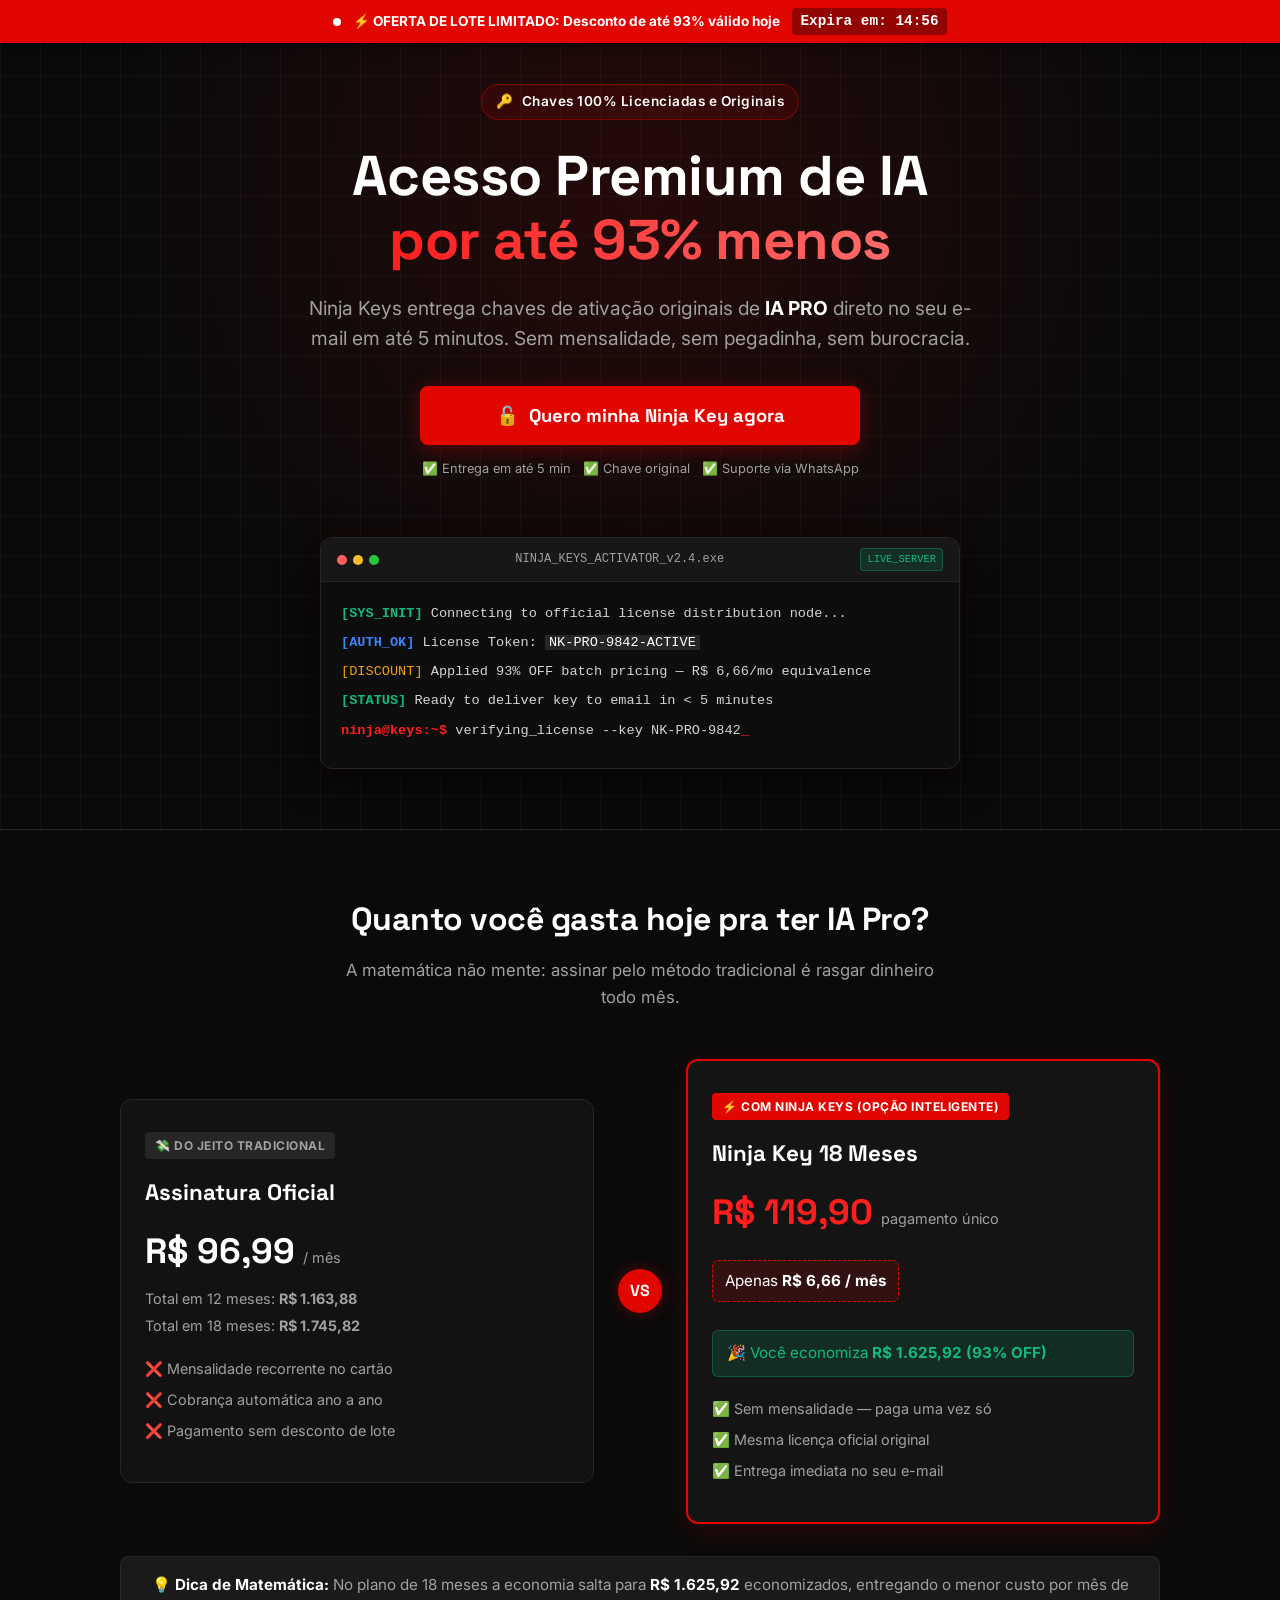
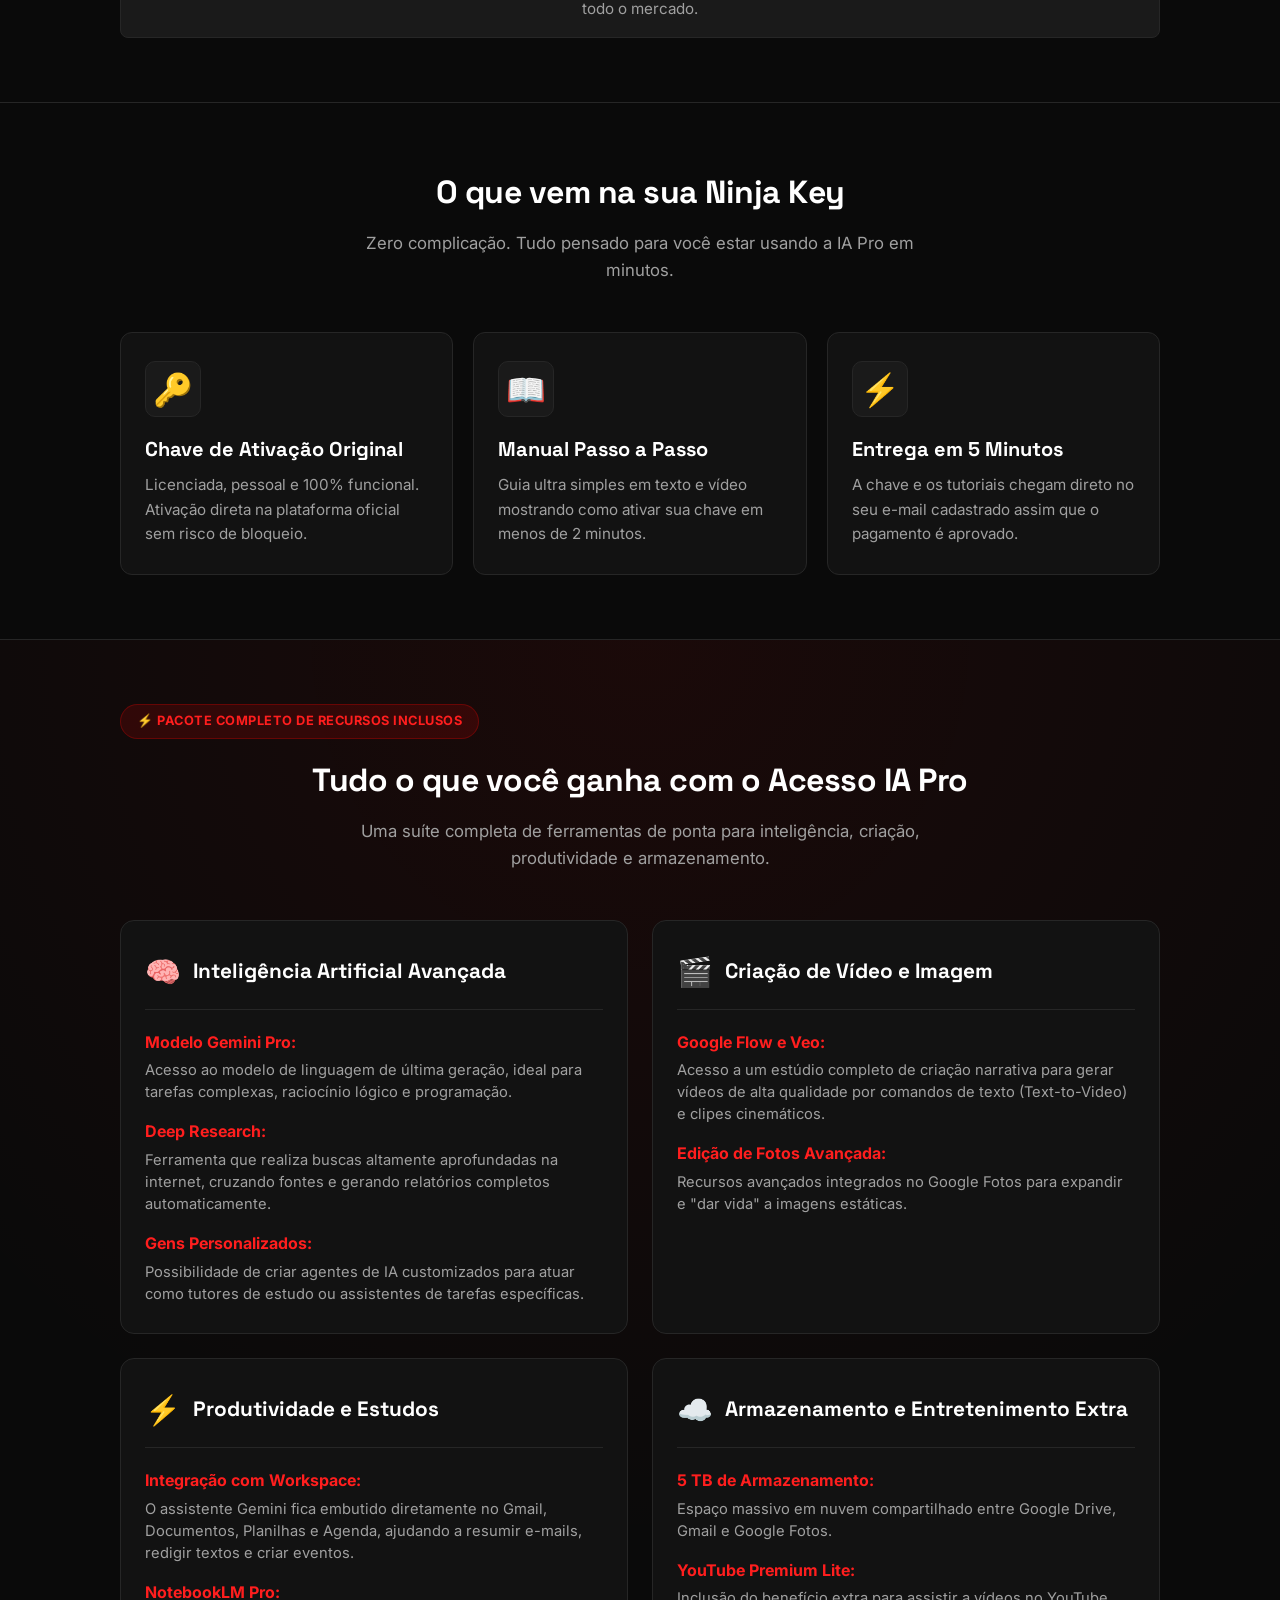
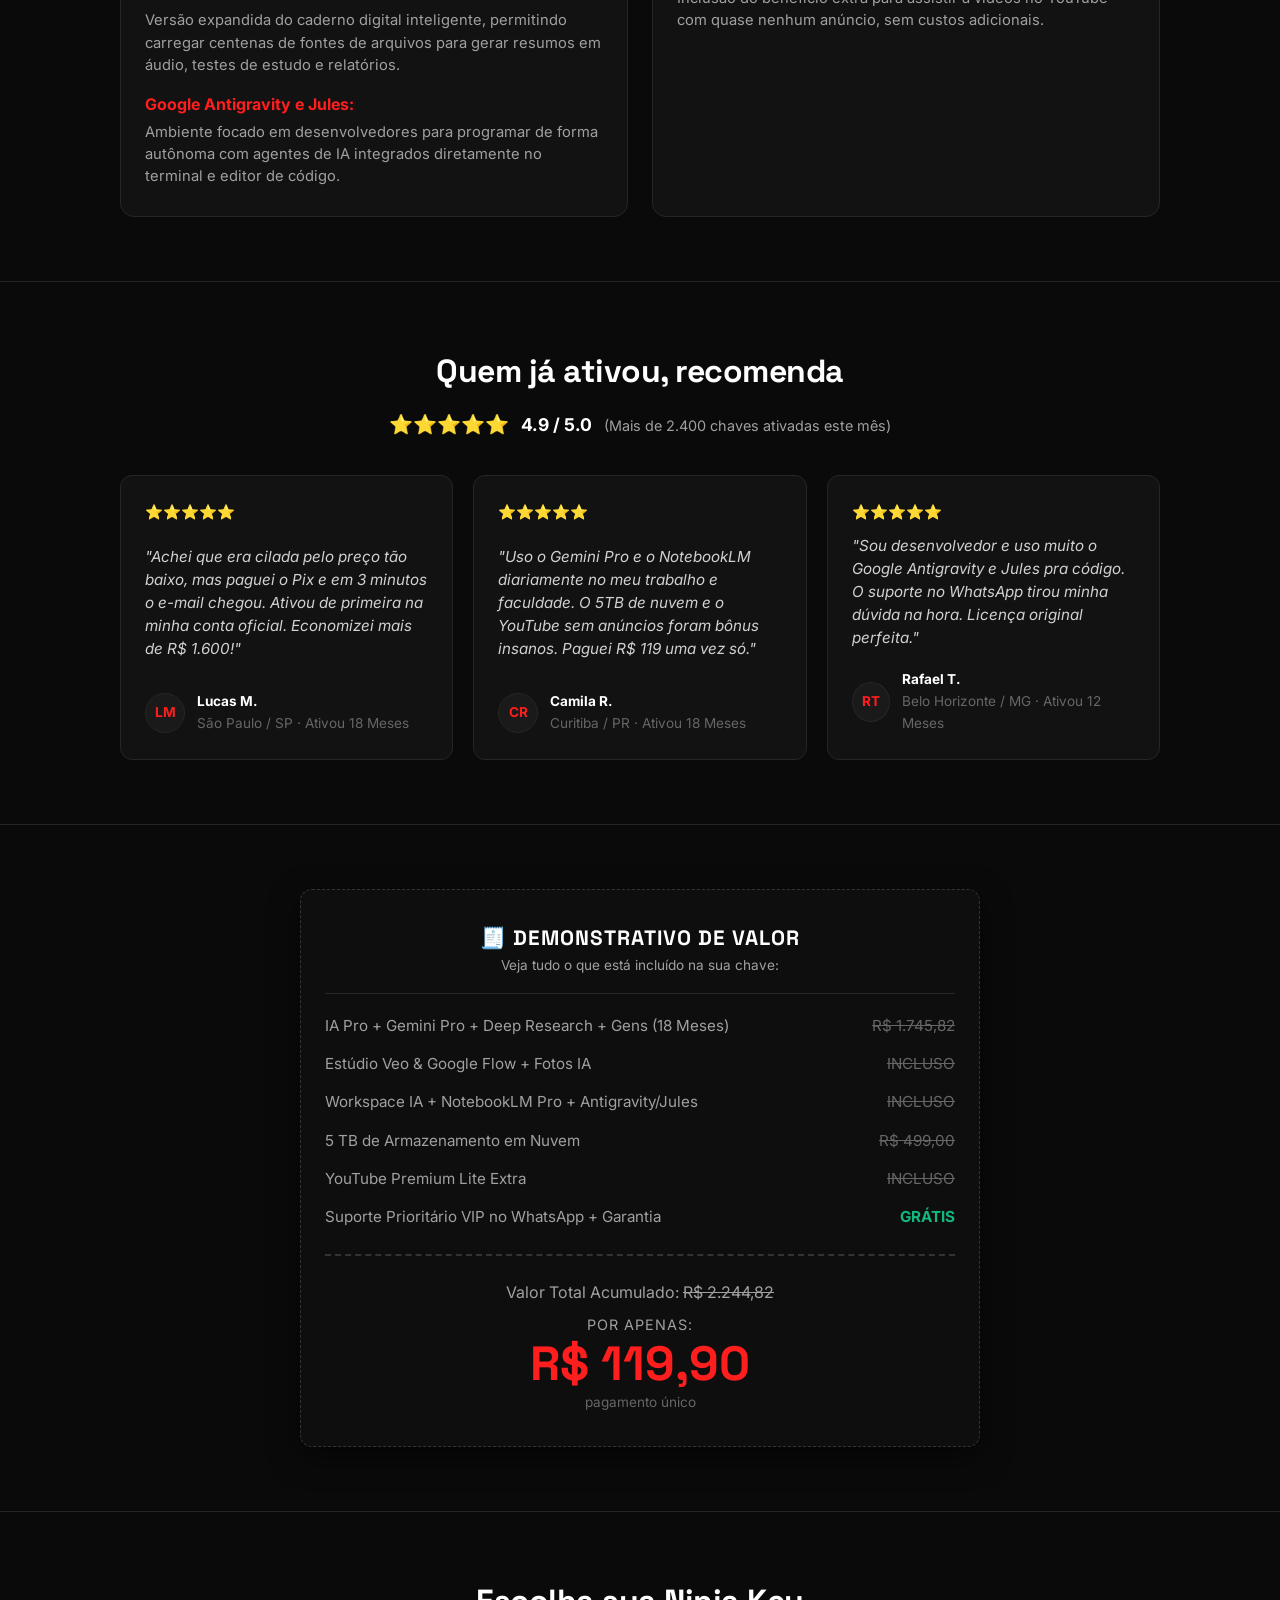
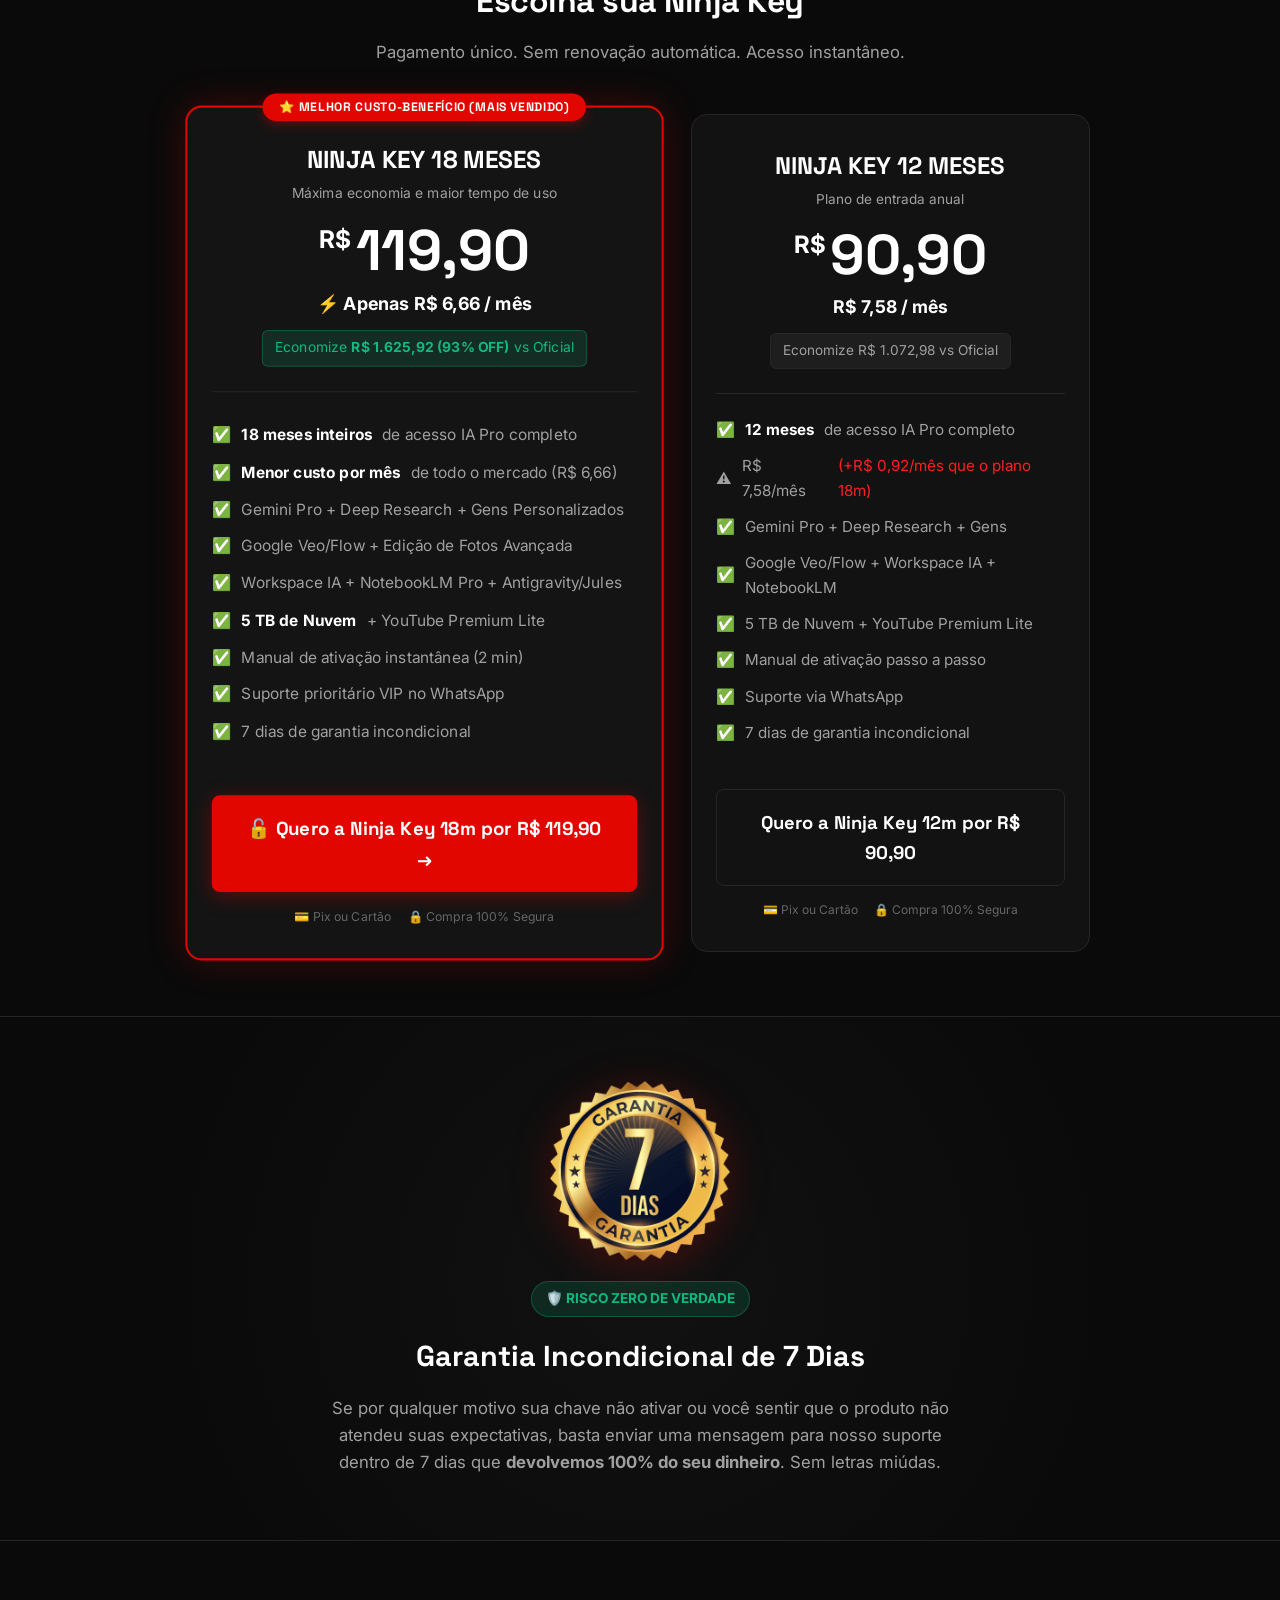
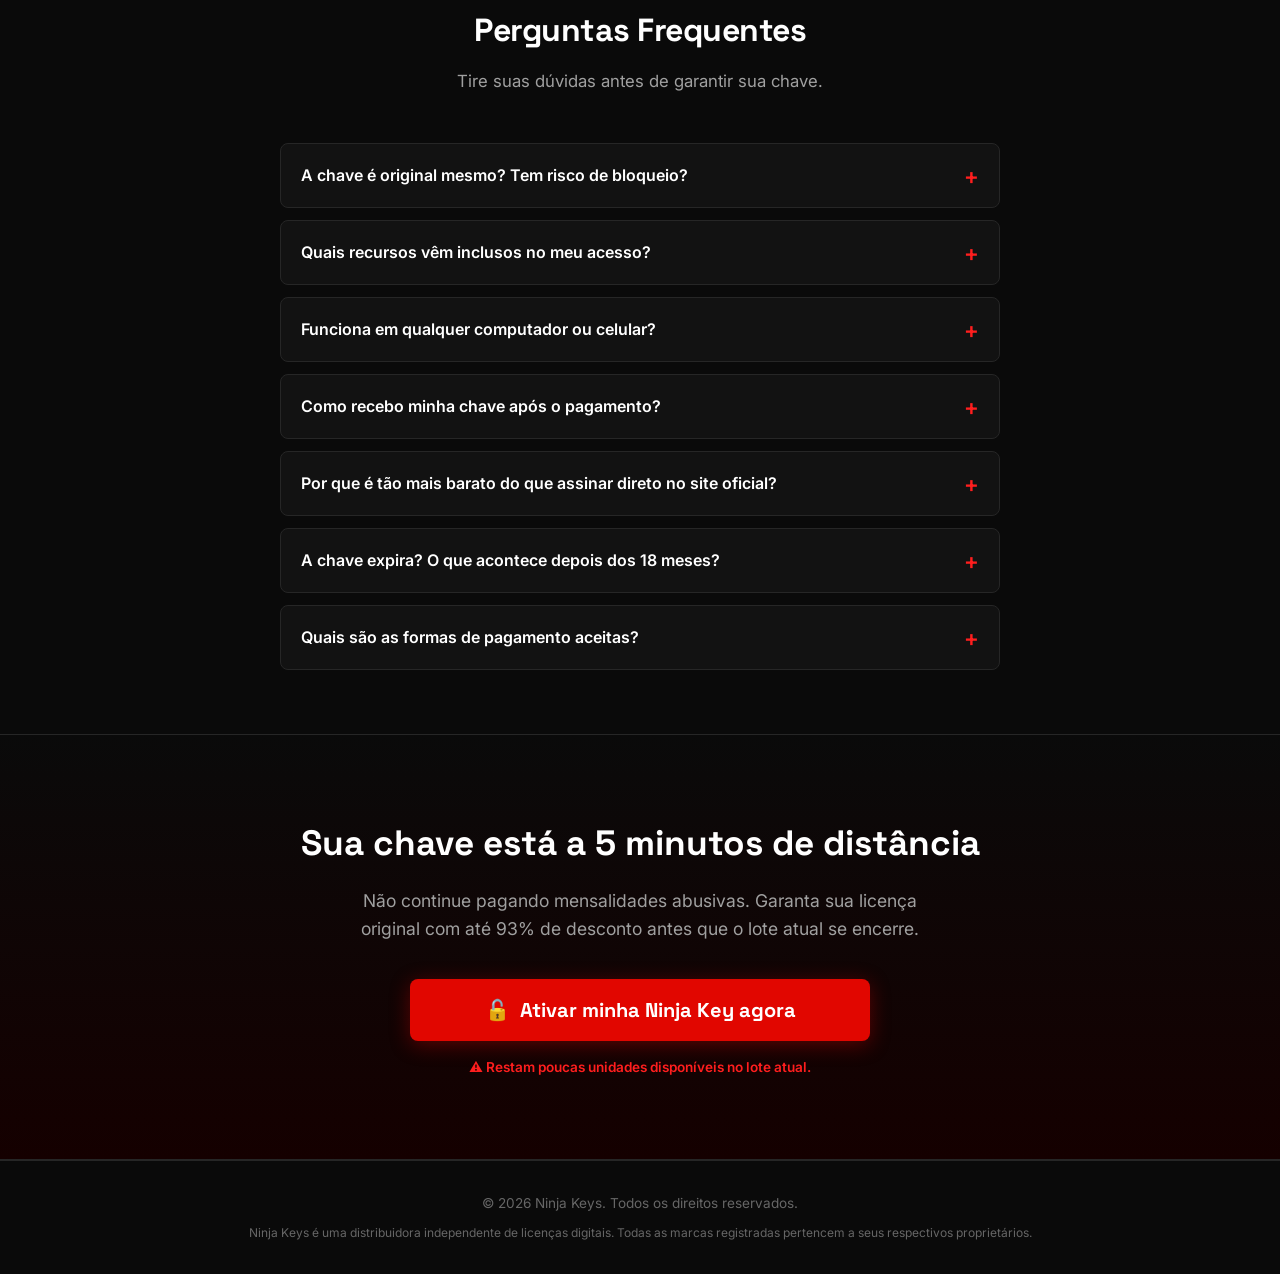
==== index.html @ f9f534b7 "feat: Landing Page Ninja Keys - High Conversion LP" ====
<!DOCTYPE html>
<html lang="pt-BR">
<head>
  <meta charset="UTF-8">
  <meta name="viewport" content="width=device-width, initial-scale=1.0">
  <title>Ninja Keys — Chaves de Ativação IA Pro Licenciadas até 93% OFF</title>
  
  <!-- SEO Meta Tags -->
  <meta name="description" content="Obtenha sua chave de ativação licenciada original de IA Pro com até 93% de desconto. Pagamento único, sem mensalidade, entrega em 5 minutos no seu e-mail.">
  <meta name="keywords" content="Ninja Keys, IA Pro, licença IA Pro, chave de ativação IA Pro, Gemini Pro, Deep Research, Veo, Antigravity">
  
  <!-- Favicon -->
  <link rel="icon" type="image/png" href="data:image/svg+xml,<svg xmlns=%22http://www.w3.org/2000/svg%22 viewBox=%220 0 100 100%22><text y=%22.9em%22 font-size=%2290%22>🔑</text></svg>">
  
  <!-- Typography (Inter & Space Grotesk) -->
  <link rel="preconnect" href="https://fonts.googleapis.com">
  <link rel="preconnect" href="https://fonts.gstatic.com" crossorigin>
  <link href="https://fonts.googleapis.com/css2?family=Inter:wght@400;500;600;700&family=Space+Grotesk:wght@600;700;800&display=swap" rel="stylesheet">
  
  <link rel="stylesheet" href="style.css">
</head>
<body>

  <!-- URGENCY TOP BAR -->
  <div class="urgency-bar" id="urgencyBar">
    <div class="urgency-content">
      <span class="urgency-dot"></span>
      <span class="urgency-text">⚡ OFERTA DE LOTE LIMITADO: Desconto de até 93% válido hoje</span>
      <span class="urgency-timer-box">Expira em: <strong id="timer">14:59</strong></span>
    </div>
  </div>

  <!-- HERO SECTION -->
  <section class="hero" id="hero">
    <div class="hero-bg-grid"></div>
    <div class="container hero-container">
      
      <div class="hero-badge">
        <span class="badge-icon">🔑</span> Chaves 100% Licenciadas e Originais
      </div>
      
      <h1 class="hero-title">
        Acesso Premium de IA<br>
        <span class="text-highlight">por até 93% menos</span>
      </h1>
      
      <p class="hero-subheadline">
        Ninja Keys entrega chaves de ativação originais de <strong>IA PRO</strong> direto no seu e-mail em até 5 minutos. Sem mensalidade, sem pegadinha, sem burocracia.
      </p>

      <div class="hero-cta-wrapper">
        <button onclick="scrollToPlans()" class="cta-button primary-cta">
          <span class="cta-icon">🔓</span> Quero minha Ninja Key agora
        </button>
        <div class="microcopy-list">
          <span>✅ Entrega em até 5 min</span>
          <span>✅ Chave original</span>
          <span>✅ Suporte via WhatsApp</span>
        </div>
      </div>

      <!-- TERMINAL INTERATIVO (NINJA ACTIVATOR MOCKUP) -->
      <div class="hero-visual">
        <div class="terminal-card">
          <div class="terminal-header">
            <div class="terminal-dots">
              <span class="dot red"></span>
              <span class="dot yellow"></span>
              <span class="dot green"></span>
            </div>
            <div class="terminal-title">NINJA_KEYS_ACTIVATOR_v2.4.exe</div>
            <div class="terminal-badge">LIVE_SERVER</div>
          </div>
          <div class="terminal-body" id="terminalBody">
            <div class="terminal-line"><span class="t-green">[SYS_INIT]</span> Connecting to official license distribution node...</div>
            <div class="terminal-line"><span class="t-blue">[AUTH_OK]</span> License Token: <span class="t-highlight">NK-PRO-9842-ACTIVE</span></div>
            <div class="terminal-line"><span class="t-yellow">[DISCOUNT]</span> Applied 93% OFF batch pricing — R$ 6,66/mo equivalence</div>
            <div class="terminal-line"><span class="t-green">[STATUS]</span> Ready to deliver key to email in &lt; 5 minutes</div>
            <div class="terminal-line cursor-line"><span class="t-prompt">ninja@keys:~$&nbsp;</span><span class="typing-text" id="typingText"></span><span class="blinking-cursor">_</span></div>
          </div>
        </div>
      </div>

    </div>
  </section>

  <div class="main-column">

    <!-- SEÇÃO 2 — COMPARATIVO DE CUSTO -->
    <section class="comparison-section">
      <div class="container">
        <h2 class="section-title text-center">Quanto você gasta hoje pra ter IA Pro?</h2>
        <p class="section-subtitle text-center">A matemática não mente: assinar pelo método tradicional é rasgar dinheiro todo mês.</p>
        
        <div class="comparison-grid">
          
          <!-- Card Tradicional -->
          <div class="comparison-card traditional">
            <div class="card-tag tag-neutral">💸 DO JEITO TRADICIONAL</div>
            <h3>Assinatura Oficial</h3>
            <div class="card-price-row">
              <span class="price-big">R$ 96,99</span>
              <span class="price-period">/ mês</span>
            </div>
            <p class="card-total-cost">Total em 12 meses: <strong>R$ 1.163,88</strong></p>
            <p class="card-total-cost">Total em 18 meses: <strong>R$ 1.745,82</strong></p>
            <ul class="comp-list">
              <li>❌ Mensalidade recorrente no cartão</li>
              <li>❌ Cobrança automática ano a ano</li>
              <li>❌ Pagamento sem desconto de lote</li>
            </ul>
          </div>

          <div class="vs-badge">VS</div>

          <!-- Card Ninja Key (Destaque) -->
          <div class="comparison-card ninja-featured">
            <div class="card-tag tag-red">⚡ COM NINJA KEYS (OPÇÃO INTELIGENTE)</div>
            <h3>Ninja Key 18 Meses</h3>
            <div class="card-price-row">
              <span class="price-big text-red">R$ 119,90</span>
              <span class="price-period">pagamento único</span>
            </div>
            <div class="equivalent-monthly">
              Apenas <strong>R$ 6,66 / mês</strong>
            </div>
            <div class="savings-highlight">
              🎉 Você economiza <strong>R$ 1.625,92 (93% OFF)</strong>
            </div>
            <ul class="comp-list">
              <li>✅ Sem mensalidade — paga uma vez só</li>
              <li>✅ Mesma licença oficial original</li>
              <li>✅ Entrega imediata no seu e-mail</li>
            </ul>
          </div>

        </div>

        <div class="mini-comp-footer text-center">
          <p>💡 <strong>Dica de Matemática:</strong> No plano de 18 meses a economia salta para <strong>R$ 1.625,92</strong> economizados, entregando o menor custo por mês de todo o mercado.</p>
        </div>

      </div>
    </section>

    <!-- SEÇÃO 3 — O QUE VOCÊ RECEBE DA NINJA KEYS -->
    <section class="what-you-get-section">
      <div class="container">
        <h2 class="section-title text-center">O que vem na sua Ninja Key</h2>
        <p class="section-subtitle text-center">Zero complicação. Tudo pensado para você estar usando a IA Pro em minutos.</p>

        <div class="features-grid">
          
          <div class="feature-box">
            <div class="feature-icon-wrapper">🔑</div>
            <h3>Chave de Ativação Original</h3>
            <p>Licenciada, pessoal e 100% funcional. Ativação direta na plataforma oficial sem risco de bloqueio.</p>
          </div>

          <div class="feature-box">
            <div class="feature-icon-wrapper">📖</div>
            <h3>Manual Passo a Passo</h3>
            <p>Guia ultra simples em texto e vídeo mostrando como ativar sua chave em menos de 2 minutos.</p>
          </div>

          <div class="feature-box">
            <div class="feature-icon-wrapper">⚡</div>
            <h3>Entrega em 5 Minutos</h3>
            <p>A chave e os tutoriais chegam direto no seu e-mail cadastrado assim que o pagamento é aprovado.</p>
          </div>

        </div>
      </div>
    </section>

    <!-- SEÇÃO NOVO DETALHAMENTO DE RECURSOS GOOGLE AI PRO -->
    <section class="pro-features-stack-section">
      <div class="container">
        <div class="stack-badge text-center">⚡ PACOTE COMPLETO DE RECURSOS INCLUSOS</div>
        <h2 class="section-title text-center">Tudo o que você ganha com o Acesso IA Pro</h2>
        <p class="section-subtitle text-center">Uma suíte completa de ferramentas de ponta para inteligência, criação, produtividade e armazenamento.</p>

        <div class="pro-stack-grid">
          
          <!-- Bloco 1: IA Avançada -->
          <div class="pro-stack-card">
            <div class="pro-card-header">
              <span class="pro-icon">🧠</span>
              <h3>Inteligência Artificial Avançada</h3>
            </div>
            <ul class="pro-item-list">
              <li>
                <strong>Modelo Gemini Pro:</strong>
                <span>Acesso ao modelo de linguagem de última geração, ideal para tarefas complexas, raciocínio lógico e programação.</span>
              </li>
              <li>
                <strong>Deep Research:</strong>
                <span>Ferramenta que realiza buscas altamente aprofundadas na internet, cruzando fontes e gerando relatórios completos automaticamente.</span>
              </li>
              <li>
                <strong>Gens Personalizados:</strong>
                <span>Possibilidade de criar agentes de IA customizados para atuar como tutores de estudo ou assistentes de tarefas específicas.</span>
              </li>
            </ul>
          </div>

          <!-- Bloco 2: Vídeo e Imagem -->
          <div class="pro-stack-card">
            <div class="pro-card-header">
              <span class="pro-icon">🎬</span>
              <h3>Criação de Vídeo e Imagem</h3>
            </div>
            <ul class="pro-item-list">
              <li>
                <strong>Google Flow e Veo:</strong>
                <span>Acesso a um estúdio completo de criação narrativa para gerar vídeos de alta qualidade por comandos de texto (Text-to-Video) e clipes cinemáticos.</span>
              </li>
              <li>
                <strong>Edição de Fotos Avançada:</strong>
                <span>Recursos avançados integrados no Google Fotos para expandir e "dar vida" a imagens estáticas.</span>
              </li>
            </ul>
          </div>

          <!-- Bloco 3: Produtividade e Estudos -->
          <div class="pro-stack-card">
            <div class="pro-card-header">
              <span class="pro-icon">⚡</span>
              <h3>Produtividade e Estudos</h3>
            </div>
            <ul class="pro-item-list">
              <li>
                <strong>Integração com Workspace:</strong>
                <span>O assistente Gemini fica embutido diretamente no Gmail, Documentos, Planilhas e Agenda, ajudando a resumir e-mails, redigir textos e criar eventos.</span>
              </li>
              <li>
                <strong>NotebookLM Pro:</strong>
                <span>Versão expandida do caderno digital inteligente, permitindo carregar centenas de fontes de arquivos para gerar resumos em áudio, testes de estudo e relatórios.</span>
              </li>
              <li>
                <strong>Google Antigravity e Jules:</strong>
                <span>Ambiente focado em desenvolvedores para programar de forma autônoma com agentes de IA integrados diretamente no terminal e editor de código.</span>
              </li>
            </ul>
          </div>

          <!-- Bloco 4: Armazenamento e Extras -->
          <div class="pro-stack-card">
            <div class="pro-card-header">
              <span class="pro-icon">☁️</span>
              <h3>Armazenamento e Entretenimento Extra</h3>
            </div>
            <ul class="pro-item-list">
              <li>
                <strong>5 TB de Armazenamento:</strong>
                <span>Espaço massivo em nuvem compartilhado entre Google Drive, Gmail e Google Fotos.</span>
              </li>
              <li>
                <strong>YouTube Premium Lite:</strong>
                <span>Inclusão do benefício extra para assistir a vídeos no YouTube com quase nenhum anúncio, sem custos adicionais.</span>
              </li>
            </ul>
          </div>

        </div>
      </div>
    </section>

    <!-- SEÇÃO 4 — DEPOIMENTOS -->
    <section class="testimonials-section">
      <div class="container">
        <h2 class="section-title text-center">Quem já ativou, recomenda</h2>
        <div class="rating-summary text-center">
          <span class="stars">⭐⭐⭐⭐⭐</span>
          <span class="rating-score">4.9 / 5.0</span>
          <span class="rating-count">(Mais de 2.400 chaves ativadas este mês)</span>
        </div>

        <div class="testimonials-grid">
          
          <div class="testimonial-card">
            <div class="t-stars">⭐⭐⭐⭐⭐</div>
            <p class="t-quote">"Achei que era cilada pelo preço tão baixo, mas paguei o Pix e em 3 minutos o e-mail chegou. Ativou de primeira na minha conta oficial. Economizei mais de R$ 1.600!"</p>
            <div class="t-author">
              <div class="t-avatar">LM</div>
              <div class="t-info">
                <strong>Lucas M.</strong>
                <span>São Paulo / SP · Ativou 18 Meses</span>
              </div>
            </div>
          </div>

          <div class="testimonial-card">
            <div class="t-stars">⭐⭐⭐⭐⭐</div>
            <p class="t-quote">"Uso o Gemini Pro e o NotebookLM diariamente no meu trabalho e faculdade. O 5TB de nuvem e o YouTube sem anúncios foram bônus insanos. Paguei R$ 119 uma vez só."</p>
            <div class="t-author">
              <div class="t-avatar">CR</div>
              <div class="t-info">
                <strong>Camila R.</strong>
                <span>Curitiba / PR · Ativou 18 Meses</span>
              </div>
            </div>
          </div>

          <div class="testimonial-card">
            <div class="t-stars">⭐⭐⭐⭐⭐</div>
            <p class="t-quote">"Sou desenvolvedor e uso muito o Google Antigravity e Jules pra código. O suporte no WhatsApp tirou minha dúvida na hora. Licença original perfeita."</p>
            <div class="t-author">
              <div class="t-avatar">RT</div>
              <div class="t-info">
                <strong>Rafael T.</strong>
                <span>Belo Horizonte / MG · Ativou 12 Meses</span>
              </div>
            </div>
          </div>

        </div>
      </div>
    </section>

    <!-- SEÇÃO 5 — STACK DE VALOR -->
    <section class="value-stack-section">
      <div class="container">
        <div class="receipt-box">
          <div class="receipt-header">
            <h3>🧾 DEMONSTRATIVO DE VALOR</h3>
            <p>Veja tudo o que está incluído na sua chave:</p>
          </div>

          <div class="receipt-items">
            <div class="receipt-row">
              <span>IA Pro + Gemini Pro + Deep Research + Gens (18 Meses)</span>
              <span class="old-val">R$ 1.745,82</span>
            </div>
            <div class="receipt-row">
              <span>Estúdio Veo & Google Flow + Fotos IA</span>
              <span class="old-val">INCLUSO</span>
            </div>
            <div class="receipt-row">
              <span>Workspace IA + NotebookLM Pro + Antigravity/Jules</span>
              <span class="old-val">INCLUSO</span>
            </div>
            <div class="receipt-row">
              <span>5 TB de Armazenamento em Nuvem</span>
              <span class="old-val">R$ 499,00</span>
            </div>
            <div class="receipt-row">
              <span>YouTube Premium Lite Extra</span>
              <span class="old-val">INCLUSO</span>
            </div>
            <div class="receipt-row">
              <span>Suporte Prioritário VIP no WhatsApp + Garantia</span>
              <span class="free-val">GRÁTIS</span>
            </div>
          </div>

          <div class="receipt-divider"></div>

          <div class="receipt-total">
            <div class="total-label">Valor Total Acumulado: <del>R$ 2.244,82</del></div>
            <div class="final-offer-price">
              <span class="offer-prefix">Por apenas:</span>
              <span class="price-amount">R$ 119,90</span>
              <span class="offer-suffix">pagamento único</span>
            </div>
          </div>
        </div>
      </div>
    </section>

    <!-- SEÇÃO 6 — PLANOS (O CORAÇÃO DA CONVERSÃO) -->
    <section class="plans-section" id="planos">
      <div class="container">
        <h2 class="section-title text-center">Escolha sua Ninja Key</h2>
        <p class="section-subtitle text-center">Pagamento único. Sem renovação automática. Acesso instantâneo.</p>

        <div class="pricing-grid">
          
          <!-- PLANO 18 MESES (RECOMENDADO / PRIMEIRO NO MOBILE) -->
          <div class="plan-card featured-plan">
            <div class="plan-badge-top">⭐ MELHOR CUSTO-BENEFÍCIO (MAIS VENDIDO)</div>
            <div class="plan-header">
              <h3 class="plan-title">NINJA KEY 18 MESES</h3>
              <p class="plan-subtitle">Máxima economia e maior tempo de uso</p>
              
              <div class="plan-price-wrapper">
                <span class="currency">R$</span>
                <span class="main-price">119,90</span>
              </div>
              <div class="plan-monthly-calc">
                ⚡ Apenas <strong>R$ 6,66 / mês</strong>
              </div>
              <div class="plan-savings-badge">
                Economize <strong>R$ 1.625,92 (93% OFF)</strong> vs Oficial
              </div>
            </div>

            <ul class="plan-benefits">
              <li><span class="check">✅</span> <strong>18 meses inteiros</strong> de acesso IA Pro completo</li>
              <li><span class="check">✅</span> <strong>Menor custo por mês</strong> de todo o mercado (R$ 6,66)</li>
              <li><span class="check">✅</span> Gemini Pro + Deep Research + Gens Personalizados</li>
              <li><span class="check">✅</span> Google Veo/Flow + Edição de Fotos Avançada</li>
              <li><span class="check">✅</span> Workspace IA + NotebookLM Pro + Antigravity/Jules</li>
              <li><span class="check">✅</span> <strong>5 TB de Nuvem</strong> + YouTube Premium Lite</li>
              <li><span class="check">✅</span> Manual de ativação instantânea (2 min)</li>
              <li><span class="check">✅</span> Suporte prioritário VIP no WhatsApp</li>
              <li><span class="check">✅</span> 7 dias de garantia incondicional</li>
            </ul>

            <div class="plan-footer">
              <a href="#CHECKOUT_18M" class="cta-button primary-cta pulse-button full-width">
                🔓 Quero a Ninja Key 18m por R$ 119,90 →
              </a>
              <div class="plan-trust-icons">
                <span>💳 Pix ou Cartão</span>
                <span>🔒 Compra 100% Segura</span>
              </div>
            </div>
          </div>

          <!-- PLANO 12 MESES (SECUNDÁRIO) -->
          <div class="plan-card standard-plan">
            <div class="plan-header">
              <h3 class="plan-title">NINJA KEY 12 MESES</h3>
              <p class="plan-subtitle">Plano de entrada anual</p>
              
              <div class="plan-price-wrapper">
                <span class="currency">R$</span>
                <span class="main-price">90,90</span>
              </div>
              <div class="plan-monthly-calc">
                R$ 7,58 / mês
              </div>
              <div class="plan-savings-badge neutral">
                Economize R$ 1.072,98 vs Oficial
              </div>
            </div>

            <ul class="plan-benefits">
              <li><span class="check">✅</span> <strong>12 meses</strong> de acesso IA Pro completo</li>
              <li><span class="check">⚠️</span> R$ 7,58/mês <em>(+R$ 0,92/mês que o plano 18m)</em></li>
              <li><span class="check">✅</span> Gemini Pro + Deep Research + Gens</li>
              <li><span class="check">✅</span> Google Veo/Flow + Workspace IA + NotebookLM</li>
              <li><span class="check">✅</span> 5 TB de Nuvem + YouTube Premium Lite</li>
              <li><span class="check">✅</span> Manual de ativação passo a passo</li>
              <li><span class="check">✅</span> Suporte via WhatsApp</li>
              <li><span class="check">✅</span> 7 dias de garantia incondicional</li>
            </ul>

            <div class="plan-footer">
              <a href="#CHECKOUT_12M" class="cta-button outline-cta full-width">
                Quero a Ninja Key 12m por R$ 90,90
              </a>
              <div class="plan-trust-icons">
                <span>💳 Pix ou Cartão</span>
                <span>🔒 Compra 100% Segura</span>
              </div>
            </div>
          </div>

        </div>
      </div>
    </section>

    <!-- GARANTIA -->
    <section class="guarantee-section">
      <div class="container text-center">
        <!-- ÍCONE OFICIAL DE GARANTIA (garantia.webp) -->
        <img src="garantia.webp" alt="Garantia Incondicional 7 Dias" class="guarantee-img">
        
        <div class="guarantee-badge">🛡️ RISCO ZERO DE VERDADE</div>
        <h2>Garantia Incondicional de 7 Dias</h2>
        <p>
          Se por qualquer motivo sua chave não ativar ou você sentir que o produto não atendeu suas expectativas, basta enviar uma mensagem para nosso suporte dentro de 7 dias que <strong>devolvemos 100% do seu dinheiro</strong>. Sem letras miúdas.
        </p>
      </div>
    </section>

    <!-- SEÇÃO 7 — FAQ -->
    <section class="faq-section">
      <div class="container">
        <h2 class="section-title text-center">Perguntas Frequentes</h2>
        <p class="section-subtitle text-center">Tire suas dúvidas antes de garantir sua chave.</p>

        <div class="faq-accordion" id="faqAccordion">
          
          <div class="faq-item">
            <button class="faq-question">
              <span>A chave é original mesmo? Tem risco de bloqueio?</span>
              <span class="faq-icon">+</span>
            </button>
            <div class="faq-answer">
              <p>Sim! 100% original, oficial e privada. Cada Ninja Key é uma chave de licença única que você resgata diretamente na plataforma oficial da IA Pro. Não é conta compartilhada nem método alternativo.</p>
            </div>
          </div>

          <div class="faq-item">
            <button class="faq-question">
              <span>Quais recursos vêm inclusos no meu acesso?</span>
              <span class="faq-icon">+</span>
            </button>
            <div class="faq-answer">
              <p>Você recebe o pacote completo de IA Pro: Gemini Pro, Deep Research, Gens Personalizados, Google Veo e Flow (Texto para Vídeo), Edição de Fotos IA, integração com Workspace (Gmail, Docs, Sheets), NotebookLM Pro, Google Antigravity & Jules para código, 5 TB de armazenamento em nuvem e YouTube Premium Lite!</p>
            </div>
          </div>

          <div class="faq-item">
            <button class="faq-question">
              <span>Funciona em qualquer computador ou celular?</span>
              <span class="faq-icon">+</span>
            </button>
            <div class="faq-answer">
              <p>Com certeza. Como a chave é ativada diretamente no seu e-mail/conta oficial, você terá acesso total no Windows, Mac, Linux, Android e iOS.</p>
            </div>
          </div>

          <div class="faq-item">
            <button class="faq-question">
              <span>Como recebo minha chave após o pagamento?</span>
              <span class="faq-icon">+</span>
            </button>
            <div class="faq-answer">
              <p>O envio é 100% automático e imediato. Assim que o pagamento via Pix ou Cartão é aprovado, nosso sistema envia os dados de acesso e o tutorial para o e-mail cadastrado em até 5 minutos.</p>
            </div>
          </div>

          <div class="faq-item">
            <button class="faq-question">
              <span>Por que é tão mais barato do que assinar direto no site oficial?</span>
              <span class="faq-icon">+</span>
            </button>
            <div class="faq-answer">
              <p>Adquirimos lotes corporativos de licenças em altíssimo volume diretamente com distribuidores globais autorizados. Isso nos permite repassar esse desconto brutal de até 93% aos nossos clientes.</p>
            </div>
          </div>

          <div class="faq-item">
            <button class="faq-question">
              <span>A chave expira? O que acontece depois dos 18 meses?</span>
              <span class="faq-icon">+</span>
            </button>
            <div class="faq-answer">
              <p>Sua chave garante acesso total pelo período contratado (12 ou 18 meses). Não há nenhuma cobrança automática no seu cartão. Ao final do período, você poderá renovar com um novo lote promocional se desejar.</p>
            </div>
          </div>

          <div class="faq-item">
            <button class="faq-question">
              <span>Quais são as formas de pagamento aceitas?</span>
              <span class="faq-icon">+</span>
            </button>
            <div class="faq-answer">
              <p>Aceitamos Pix (com aprovação e envio imediato) e Cartão de Crédito em até 12x.</p>
            </div>
          </div>

        </div>
      </div>
    </section>

    <!-- SEÇÃO 8 — CTA FINAL -->
    <section class="final-cta-section" id="finalCta">
      <div class="container text-center">
        <h2 class="final-headline">Sua chave está a 5 minutos de distância</h2>
        <p class="final-subheadline">
          Não continue pagando mensalidades abusivas. Garanta sua licença original com até 93% de desconto antes que o lote atual se encerre.
        </p>

        <button onclick="scrollToPlans()" class="cta-button primary-cta pulse-button big-cta">
          <span class="cta-icon">🔓</span> Ativar minha Ninja Key agora
        </button>
        
        <p class="scarcity-note">⚠️ Restam poucas unidades disponíveis no lote atual.</p>
      </div>
    </section>

  </div> <!-- /main-column -->

  <!-- FOOTER -->
  <footer>
    <div class="container text-center">
      <p>&copy; 2026 Ninja Keys. Todos os direitos reservados.</p>
      <p class="footer-disclaimer">Ninja Keys é uma distribuidora independente de licenças digitais. Todas as marcas registradas pertencem a seus respectivos proprietários.</p>
    </div>
  </footer>

  <!-- STICKY MOBILE CTA BAR -->
  <div class="sticky-mobile-bar" id="stickyMobileBar">
    <div class="sticky-bar-content">
      <div class="sticky-info">
        <span class="sticky-title">Ninja Key 18 Meses</span>
        <span class="sticky-price">R$ 119,90 <small>(R$ 6,66/m)</small></span>
      </div>
      <button onclick="scrollToPlans()" class="sticky-btn">
        Quero essa →
      </button>
    </div>
  </div>

  <script src="script.js"></script>
</body>
</html>
---- style.css ----
/* ==========================================================================
   NINJA KEYS — DESIGN SYSTEM & HIGH-CONVERSION LANDING PAGE STYLES
   Color Palette:
   - Base Dark: #0A0A0A
   - Card Dark: #121212
   - Surface Dark: #1E1E1E
   - Action Red: #E10600 / #FF1E1E
   - Pure White: #FFFFFF
   - Text Muted: #A0A0A0
   - Success Green: #10B981
   ========================================================================== */

:root {
  --bg-dark: #0A0A0A;
  --card-dark: #121212;
  --surface-dark: #1A1A1A;
  --border-dark: #262626;
  --action-red: #E10600;
  --action-red-hover: #FF1E1E;
  --action-red-glow: rgba(225, 6, 0, 0.35);
  --text-white: #FFFFFF;
  --text-muted: #A0A0A0;
  --text-dim: #666666;
  --success-green: #10B981;
  --font-heading: 'Space Grotesk', -apple-system, BlinkMacSystemFont, sans-serif;
  --font-body: 'Inter', -apple-system, BlinkMacSystemFont, sans-serif;
  --max-width: 1080px;
}

* {
  box-sizing: border-box;
  margin: 0;
  padding: 0;
}

html {
  scroll-behavior: smooth;
  font-size: 16px;
}

body {
  font-family: var(--font-body);
  background-color: var(--bg-dark);
  color: var(--text-white);
  line-height: 1.6;
  padding-top: 40px; /* Space for fixed urgency bar */
  -webkit-font-smoothing: antialiased;
  -moz-osx-font-smoothing: grayscale;
  overflow-x: hidden;
}

/* Helper Utilities */
.container {
  width: 100%;
  max-width: var(--max-width);
  margin: 0 auto;
  padding: 0 20px;
}

.text-center { text-align: center; }
.text-red { color: var(--action-red-hover); }
.text-highlight {
  color: var(--action-red-hover);
  background: linear-gradient(90deg, #FF1E1E 0%, #FF6B6B 100%);
  -webkit-background-clip: text;
  -webkit-text-fill-color: transparent;
}

/* ==========================================================================
   URGENCY TOP BAR
   ========================================================================== */
.urgency-bar {
  background-color: var(--action-red);
  color: var(--text-white);
  position: fixed;
  top: 0;
  left: 0;
  width: 100%;
  z-index: 1000;
  padding: 8px 16px;
  font-size: 0.85rem;
  font-weight: 700;
  box-shadow: 0 2px 10px rgba(0,0,0,0.5);
}

.urgency-content {
  display: flex;
  justify-content: center;
  align-items: center;
  gap: 12px;
  max-width: var(--max-width);
  margin: 0 auto;
  flex-wrap: wrap;
}

.urgency-dot {
  width: 8px;
  height: 8px;
  background-color: #FFFFFF;
  border-radius: 50%;
  animation: pulse-dot 1.2s infinite;
}

@keyframes pulse-dot {
  0% { opacity: 1; transform: scale(1); }
  50% { opacity: 0.3; transform: scale(0.8); }
  100% { opacity: 1; transform: scale(1); }
}

.urgency-timer-box {
  background: rgba(0, 0, 0, 0.35);
  padding: 2px 8px;
  border-radius: 4px;
  font-family: monospace;
  font-size: 0.9rem;
}

/* ==========================================================================
   HERO SECTION
   ========================================================================== */
.hero {
  position: relative;
  padding: 48px 0 60px 0;
  overflow: hidden;
  border-bottom: 1px solid var(--border-dark);
}

.hero-bg-grid {
  position: absolute;
  top: 0;
  left: 0;
  right: 0;
  bottom: 0;
  background-image: 
    radial-gradient(circle at 50% 20%, rgba(225, 6, 0, 0.12) 0%, transparent 60%),
    linear-gradient(rgba(255, 255, 255, 0.03) 1px, transparent 1px),
    linear-gradient(90deg, rgba(255, 255, 255, 0.03) 1px, transparent 1px);
  background-size: 100% 100%, 40px 40px, 40px 40px;
  pointer-events: none;
}

.hero-container {
  position: relative;
  z-index: 2;
  display: flex;
  flex-direction: column;
  align-items: center;
}

.hero-badge {
  display: inline-flex;
  align-items: center;
  gap: 8px;
  background: rgba(225, 6, 0, 0.12);
  border: 1px solid rgba(225, 6, 0, 0.4);
  color: var(--text-white);
  padding: 6px 14px;
  border-radius: 20px;
  font-size: 0.85rem;
  font-weight: 600;
  margin-bottom: 24px;
  letter-spacing: 0.5px;
}

.hero-title {
  font-family: var(--font-heading);
  font-size: 2.5rem;
  font-weight: 800;
  line-height: 1.15;
  text-align: center;
  margin-bottom: 20px;
  letter-spacing: -0.5px;
}

.hero-subheadline {
  font-size: 1.1rem;
  color: var(--text-muted);
  text-align: center;
  max-width: 680px;
  margin-bottom: 32px;
  line-height: 1.6;
}

.hero-subheadline strong {
  color: var(--text-white);
}

.hero-cta-wrapper {
  display: flex;
  flex-direction: column;
  align-items: center;
  width: 100%;
  max-width: 440px;
  margin-bottom: 48px;
}

/* BUTTON STYLES */
.cta-button {
  display: inline-flex;
  align-items: center;
  justify-content: center;
  gap: 10px;
  width: 100%;
  padding: 18px 28px;
  font-family: var(--font-heading);
  font-size: 1.15rem;
  font-weight: 700;
  text-decoration: none;
  border-radius: 8px;
  cursor: pointer;
  transition: all 0.2s cubic-bezier(0.16, 1, 0.3, 1);
  border: none;
  text-align: center;
}

.primary-cta {
  background-color: var(--action-red);
  color: var(--text-white);
  box-shadow: 0 4px 20px var(--action-red-glow);
}

.primary-cta:hover {
  background-color: var(--action-red-hover);
  transform: translateY(-2px);
  box-shadow: 0 6px 28px rgba(255, 30, 30, 0.45);
}

.primary-cta:active {
  transform: scale(0.97);
}

.outline-cta {
  background: transparent;
  color: var(--text-white);
  border: 1px solid var(--border-dark);
}

.outline-cta:hover {
  border-color: var(--text-white);
  background: rgba(255, 255, 255, 0.05);
}

.pulse-button {
  animation: subtle-pulse 2.5s infinite;
}

@keyframes subtle-pulse {
  0% { box-shadow: 0 0 0 0 var(--action-red-glow); }
  70% { box-shadow: 0 0 0 14px rgba(225, 6, 0, 0); }
  100% { box-shadow: 0 0 0 0 rgba(225, 6, 0, 0); }
}

.microcopy-list {
  display: flex;
  gap: 12px;
  flex-wrap: wrap;
  justify-content: center;
  margin-top: 14px;
  font-size: 0.8rem;
  color: var(--text-muted);
}

/* TERMINAL MOCKUP */
.hero-visual {
  width: 100%;
  max-width: 640px;
  margin-top: 10px;
}

.terminal-card {
  background: #0D0D0D;
  border: 1px solid var(--border-dark);
  border-radius: 12px;
  overflow: hidden;
  box-shadow: 0 10px 40px rgba(0,0,0,0.8), 0 0 20px rgba(225, 6, 0, 0.08);
}

.terminal-header {
  background: #171717;
  padding: 10px 16px;
  display: flex;
  align-items: center;
  justify-content: space-between;
  border-bottom: 1px solid var(--border-dark);
}

.terminal-dots {
  display: flex;
  gap: 6px;
}

.terminal-dots .dot {
  width: 10px;
  height: 10px;
  border-radius: 50%;
}
.dot.red { background: #FF5F56; }
.dot.yellow { background: #FFBD2E; }
.dot.green { background: #27C93F; }

.terminal-title {
  font-family: monospace;
  font-size: 0.75rem;
  color: var(--text-muted);
}

.terminal-badge {
  font-family: monospace;
  font-size: 0.65rem;
  background: rgba(16, 185, 129, 0.15);
  color: var(--success-green);
  padding: 2px 6px;
  border-radius: 4px;
  border: 1px solid rgba(16, 185, 129, 0.3);
}

.terminal-body {
  padding: 20px;
  font-family: 'Consolas', 'Monaco', monospace;
  font-size: 0.85rem;
  color: #D4D4D4;
  line-height: 1.7;
  min-height: 160px;
}

.terminal-line { margin-bottom: 6px; }
.t-green { color: var(--success-green); font-weight: bold; }
.t-blue { color: #3B82F6; font-weight: bold; }
.t-yellow { color: #F59E0B; }
.t-prompt { color: var(--action-red-hover); font-weight: bold; }
.t-highlight { color: #FFFFFF; background: rgba(255,255,255,0.1); padding: 0 4px; }
.blinking-cursor {
  animation: blink 1s step-end infinite;
  color: var(--action-red-hover);
  font-weight: bold;
}
@keyframes blink { 50% { opacity: 0; } }

/* ==========================================================================
   SECTIONS COMMON
   ========================================================================== */
section {
  padding: 64px 0;
  border-bottom: 1px solid var(--border-dark);
}

.section-title {
  font-family: var(--font-heading);
  font-size: 2rem;
  font-weight: 800;
  margin-bottom: 12px;
  letter-spacing: -0.5px;
}

.section-subtitle {
  font-size: 1.05rem;
  color: var(--text-muted);
  margin-bottom: 48px;
  max-width: 600px;
  margin-left: auto;
  margin-right: auto;
}

/* ==========================================================================
   SEÇÃO 2 — COMPARATIVO DE CUSTO
   ========================================================================== */
.comparison-grid {
  display: grid;
  grid-template-columns: 1fr;
  gap: 24px;
  align-items: center;
  margin-bottom: 32px;
}

.comparison-card {
  background: var(--card-dark);
  border: 1px solid var(--border-dark);
  border-radius: 12px;
  padding: 32px 24px;
  position: relative;
}

.comparison-card.ninja-featured {
  background: #141414;
  border: 2px solid var(--action-red);
  box-shadow: 0 8px 30px rgba(225, 6, 0, 0.15);
}

.card-tag {
  display: inline-block;
  font-size: 0.75rem;
  font-weight: 700;
  padding: 4px 10px;
  border-radius: 4px;
  margin-bottom: 16px;
  letter-spacing: 0.5px;
}

.tag-neutral {
  background: #262626;
  color: var(--text-muted);
}

.tag-red {
  background: var(--action-red);
  color: var(--text-white);
}

.comparison-card h3 {
  font-family: var(--font-heading);
  font-size: 1.4rem;
  margin-bottom: 12px;
}

.card-price-row {
  display: flex;
  align-items: baseline;
  gap: 8px;
  margin-bottom: 8px;
}

.price-big {
  font-family: var(--font-heading);
  font-size: 2.2rem;
  font-weight: 800;
}

.price-period {
  font-size: 0.9rem;
  color: var(--text-muted);
}

.card-total-cost {
  font-size: 0.9rem;
  color: var(--text-muted);
  margin-bottom: 4px;
}

.equivalent-monthly {
  background: rgba(225, 6, 0, 0.15);
  border: 1px dashed var(--action-red);
  padding: 8px 12px;
  border-radius: 6px;
  font-size: 0.95rem;
  margin: 12px 0;
  display: inline-block;
}

.savings-highlight {
  background: rgba(16, 185, 129, 0.15);
  color: var(--success-green);
  padding: 10px 14px;
  border-radius: 6px;
  font-size: 0.95rem;
  margin: 16px 0;
  border: 1px solid rgba(16, 185, 129, 0.3);
}

.comp-list {
  list-style: none;
  margin-top: 20px;
}

.comp-list li {
  font-size: 0.9rem;
  color: var(--text-muted);
  margin-bottom: 8px;
}

.vs-badge {
  display: flex;
  align-items: center;
  justify-content: center;
  width: 44px;
  height: 44px;
  background: var(--action-red);
  color: var(--text-white);
  font-family: var(--font-heading);
  font-weight: 800;
  border-radius: 50%;
  margin: 0 auto;
  box-shadow: 0 0 15px var(--action-red-glow);
}

.mini-comp-footer {
  background: var(--surface-dark);
  padding: 16px 20px;
  border-radius: 8px;
  border: 1px solid var(--border-dark);
  font-size: 0.95rem;
  color: var(--text-muted);
}

.mini-comp-footer strong { color: var(--text-white); }

/* ==========================================================================
   SEÇÃO 3 — O QUE VOCÊ RECEBE
   ========================================================================== */
.features-grid {
  display: grid;
  grid-template-columns: 1fr;
  gap: 20px;
}

.feature-box {
  background: var(--card-dark);
  border: 1px solid var(--border-dark);
  border-radius: 12px;
  padding: 28px 24px;
  transition: transform 0.2s ease;
}

.feature-box:hover {
  transform: translateY(-4px);
  border-color: #333333;
}

.feature-icon-wrapper {
  font-size: 2rem;
  margin-bottom: 16px;
  display: inline-block;
  background: var(--surface-dark);
  width: 56px;
  height: 56px;
  line-height: 56px;
  text-align: center;
  border-radius: 10px;
  border: 1px solid var(--border-dark);
}

.feature-box h3 {
  font-family: var(--font-heading);
  font-size: 1.25rem;
  margin-bottom: 8px;
}

.feature-box p {
  font-size: 0.95rem;
  color: var(--text-muted);
}

/* ==========================================================================
   SEÇÃO PRO FEATURES STACK (DETALHAMENTO GOOGLE AI PRO)
   ========================================================================== */
.pro-features-stack-section {
  background: radial-gradient(circle at 50% 0%, rgba(225, 6, 0, 0.08) 0%, transparent 65%);
}

.stack-badge {
  display: inline-block;
  background: rgba(225, 6, 0, 0.15);
  color: var(--action-red-hover);
  border: 1px solid rgba(225, 6, 0, 0.3);
  padding: 6px 16px;
  border-radius: 20px;
  font-size: 0.8rem;
  font-weight: 700;
  margin-bottom: 16px;
  letter-spacing: 0.5px;
}

.pro-stack-grid {
  display: grid;
  grid-template-columns: 1fr;
  gap: 24px;
}

.pro-stack-card {
  background: var(--card-dark);
  border: 1px solid var(--border-dark);
  border-radius: 14px;
  padding: 28px 24px;
  transition: border-color 0.2s ease, transform 0.2s ease;
}

.pro-stack-card:hover {
  border-color: rgba(225, 6, 0, 0.4);
  transform: translateY(-3px);
}

.pro-card-header {
  display: flex;
  align-items: center;
  gap: 12px;
  margin-bottom: 20px;
  border-bottom: 1px solid var(--border-dark);
  padding-bottom: 14px;
}

.pro-icon {
  font-size: 1.8rem;
}

.pro-card-header h3 {
  font-family: var(--font-heading);
  font-size: 1.3rem;
  color: var(--text-white);
}

.pro-item-list {
  list-style: none;
  display: flex;
  flex-direction: column;
  gap: 16px;
}

.pro-item-list li {
  display: flex;
  flex-direction: column;
  gap: 4px;
}

.pro-item-list li strong {
  color: var(--action-red-hover);
  font-size: 1rem;
}

.pro-item-list li span {
  color: var(--text-muted);
  font-size: 0.92rem;
  line-height: 1.5;
}

/* ==========================================================================
   SEÇÃO 4 — DEPOIMENTOS
   ========================================================================== */
.rating-summary {
  margin-bottom: 36px;
}

.stars { font-size: 1.2rem; margin-right: 8px; }
.rating-score { font-weight: 700; font-size: 1.1rem; margin-right: 8px; }
.rating-count { color: var(--text-muted); font-size: 0.9rem; }

.testimonials-grid {
  display: grid;
  grid-template-columns: 1fr;
  gap: 20px;
}

.testimonial-card {
  background: var(--card-dark);
  border: 1px solid var(--border-dark);
  border-radius: 12px;
  padding: 24px;
  display: flex;
  flex-direction: column;
  justify-content: space-between;
}

.t-stars { margin-bottom: 12px; font-size: 0.9rem; }
.t-quote { font-size: 0.95rem; color: #D1D1D1; margin-bottom: 20px; font-style: italic; line-height: 1.5; }

.t-author {
  display: flex;
  align-items: center;
  gap: 12px;
}

.t-avatar {
  width: 40px;
  height: 40px;
  background: var(--surface-dark);
  border: 1px solid var(--border-dark);
  color: var(--action-red-hover);
  font-weight: bold;
  border-radius: 50%;
  display: flex;
  align-items: center;
  justify-content: center;
  font-size: 0.85rem;
}

.t-info {
  display: flex;
  flex-direction: column;
  font-size: 0.85rem;
}

.t-info strong { color: var(--text-white); }
.t-info span { color: var(--text-dim); }

/* ==========================================================================
   SEÇÃO 5 — STACK DE VALOR
   ========================================================================== */
.receipt-box {
  background: #0E0E0E;
  border: 1px dashed #333333;
  border-radius: 12px;
  padding: 32px 24px;
  max-width: 680px;
  margin: 0 auto;
  box-shadow: 0 10px 30px rgba(0,0,0,0.5);
}

.receipt-header {
  border-bottom: 1px solid var(--border-dark);
  padding-bottom: 16px;
  margin-bottom: 20px;
  text-align: center;
}

.receipt-header h3 {
  font-family: var(--font-heading);
  font-size: 1.3rem;
  letter-spacing: 1px;
}

.receipt-header p {
  font-size: 0.85rem;
  color: var(--text-muted);
}

.receipt-items {
  display: flex;
  flex-direction: column;
  gap: 14px;
  font-size: 0.95rem;
}

.receipt-row {
  display: flex;
  justify-content: space-between;
  align-items: center;
  color: var(--text-muted);
}

.old-val {
  text-decoration: line-through;
  color: #666666;
}

.free-val {
  color: var(--success-green);
  font-weight: bold;
}

.receipt-divider {
  border-top: 2px dashed #333333;
  margin: 24px 0;
}

.receipt-total {
  text-align: center;
}

.total-label {
  font-size: 1rem;
  color: var(--text-muted);
  margin-bottom: 8px;
}

.final-offer-price {
  display: flex;
  flex-direction: column;
  align-items: center;
  gap: 4px;
}

.offer-prefix { font-size: 0.9rem; color: var(--text-muted); text-transform: uppercase; letter-spacing: 1px; }
.price-amount {
  font-family: var(--font-heading);
  font-size: 3rem;
  font-weight: 800;
  color: var(--action-red-hover);
  line-height: 1;
}
.offer-suffix { font-size: 0.85rem; color: var(--text-dim); }

/* ==========================================================================
   SEÇÃO 6 — PLANOS
   ========================================================================== */
.pricing-grid {
  display: grid;
  grid-template-columns: 1fr;
  gap: 32px;
  max-width: 900px;
  margin: 0 auto;
}

.plan-card {
  background: var(--card-dark);
  border: 1px solid var(--border-dark);
  border-radius: 16px;
  padding: 32px 24px;
  position: relative;
  display: flex;
  flex-direction: column;
  justify-content: space-between;
}

.plan-card.featured-plan {
  background: #141414;
  border: 2px solid var(--action-red);
  box-shadow: 0 0 35px rgba(225, 6, 0, 0.25);
  transform: scale(1.02);
}

.plan-badge-top {
  position: absolute;
  top: -14px;
  left: 50%;
  transform: translateX(-50%);
  background: var(--action-red);
  color: var(--text-white);
  font-family: var(--font-heading);
  font-size: 0.75rem;
  font-weight: 800;
  padding: 4px 16px;
  border-radius: 20px;
  white-space: nowrap;
  letter-spacing: 0.5px;
  box-shadow: 0 4px 10px var(--action-red-glow);
}

.plan-header {
  text-align: center;
  border-bottom: 1px solid var(--border-dark);
  padding-bottom: 24px;
  margin-bottom: 24px;
}

.plan-title {
  font-family: var(--font-heading);
  font-size: 1.5rem;
  font-weight: 800;
  margin-bottom: 4px;
}

.plan-subtitle {
  font-size: 0.85rem;
  color: var(--text-muted);
  margin-bottom: 16px;
}

.plan-price-wrapper {
  display: flex;
  align-items: flex-start;
  justify-content: center;
  gap: 4px;
  line-height: 1;
}

.currency { font-size: 1.5rem; font-weight: 700; margin-top: 6px; }
.main-price { font-family: var(--font-heading); font-size: 3.5rem; font-weight: 800; }

.plan-monthly-calc {
  font-size: 1.1rem;
  font-weight: 700;
  color: var(--text-white);
  margin-top: 10px;
}

.plan-savings-badge {
  margin-top: 12px;
  background: rgba(16, 185, 129, 0.15);
  color: var(--success-green);
  padding: 6px 12px;
  border-radius: 6px;
  font-size: 0.85rem;
  display: inline-block;
  border: 1px solid rgba(16, 185, 129, 0.3);
}

.plan-savings-badge.neutral {
  background: rgba(255, 255, 255, 0.05);
  color: var(--text-muted);
  border: 1px solid var(--border-dark);
}

.plan-benefits {
  list-style: none;
  margin-bottom: 32px;
}

.plan-benefits li {
  display: flex;
  align-items: center;
  gap: 10px;
  font-size: 0.95rem;
  color: var(--text-muted);
  margin-bottom: 12px;
}

.plan-benefits li strong { color: var(--text-white); }
.plan-benefits li em { color: var(--action-red-hover); font-style: normal; }

.full-width { width: 100%; }

.plan-trust-icons {
  display: flex;
  justify-content: center;
  gap: 16px;
  margin-top: 14px;
  font-size: 0.75rem;
  color: var(--text-dim);
}

/* ==========================================================================
   GARANTIA
   ========================================================================== */
.guarantee-section {
  background: radial-gradient(circle at 50% 50%, rgba(255, 255, 255, 0.03) 0%, transparent 70%);
}

.guarantee-img {
  width: 100%;
  max-width: 180px;
  height: auto;
  margin: 0 auto 20px auto;
  display: block;
  filter: drop-shadow(0 6px 20px rgba(225, 6, 0, 0.25));
}

.guarantee-badge {
  display: inline-block;
  background: rgba(16, 185, 129, 0.15);
  color: var(--success-green);
  padding: 6px 14px;
  border-radius: 20px;
  font-size: 0.85rem;
  font-weight: 700;
  margin-bottom: 16px;
  border: 1px solid rgba(16, 185, 129, 0.3);
}

.guarantee-section h2 {
  font-family: var(--font-heading);
  font-size: 1.8rem;
  margin-bottom: 16px;
}

.guarantee-section p {
  max-width: 620px;
  margin: 0 auto;
  font-size: 1.05rem;
  color: var(--text-muted);
}

/* ==========================================================================
   SEÇÃO 7 — FAQ ACCORDION
   ========================================================================== */
.faq-accordion {
  max-width: 720px;
  margin: 0 auto;
  display: flex;
  flex-direction: column;
  gap: 12px;
}

.faq-item {
  background: var(--card-dark);
  border: 1px solid var(--border-dark);
  border-radius: 8px;
  overflow: hidden;
}

.faq-question {
  width: 100%;
  padding: 18px 20px;
  background: transparent;
  border: none;
  color: var(--text-white);
  font-family: var(--font-body);
  font-size: 1rem;
  font-weight: 600;
  text-align: left;
  display: flex;
  justify-content: space-between;
  align-items: center;
  cursor: pointer;
  transition: background 0.2s;
}

.faq-question:hover {
  background: rgba(255, 255, 255, 0.03);
}

.faq-icon {
  font-size: 1.4rem;
  color: var(--action-red-hover);
  transition: transform 0.3s ease;
}

.faq-item.active .faq-icon {
  transform: rotate(45deg);
}

.faq-answer {
  max-height: 0;
  overflow: hidden;
  transition: max-height 0.3s cubic-bezier(0, 1, 0, 1), padding 0.3s ease;
  padding: 0 20px;
}

.faq-item.active .faq-answer {
  max-height: 300px;
  padding: 0 20px 20px 20px;
  border-top: 1px solid rgba(255, 255, 255, 0.05);
}

.faq-answer p {
  font-size: 0.95rem;
  color: var(--text-muted);
  line-height: 1.6;
}

/* ==========================================================================
   SEÇÃO 8 — CTA FINAL
   ========================================================================== */
.final-cta-section {
  padding: 80px 0;
  background: linear-gradient(180deg, var(--bg-dark) 0%, #150000 100%);
}

.final-headline {
  font-family: var(--font-heading);
  font-size: 2.2rem;
  font-weight: 800;
  margin-bottom: 16px;
}

.final-subheadline {
  font-size: 1.1rem;
  color: var(--text-muted);
  max-width: 600px;
  margin: 0 auto 36px auto;
}

.big-cta {
  max-width: 460px;
  margin: 0 auto;
  font-size: 1.25rem;
}

.scarcity-note {
  margin-top: 16px;
  font-size: 0.85rem;
  color: var(--action-red-hover);
  font-weight: 600;
}

/* ==========================================================================
   FOOTER
   ========================================================================== */
footer {
  padding: 32px 0;
  font-size: 0.85rem;
  color: var(--text-dim);
  border-top: 1px solid var(--border-dark);
}

.footer-disclaimer {
  margin-top: 8px;
  font-size: 0.75rem;
}

/* ==========================================================================
   STICKY MOBILE FOOTER BAR
   ========================================================================== */
.sticky-mobile-bar {
  position: fixed;
  bottom: 0;
  left: 0;
  width: 100%;
  background: rgba(14, 14, 14, 0.95);
  backdrop-filter: blur(10px);
  -webkit-backdrop-filter: blur(10px);
  border-top: 1px solid var(--action-red);
  z-index: 999;
  padding: 10px 16px;
  transform: translateY(100%);
  transition: transform 0.3s cubic-bezier(0.16, 1, 0.3, 1);
  box-shadow: 0 -4px 20px rgba(0, 0, 0, 0.7);
}

.sticky-mobile-bar.visible {
  transform: translateY(0);
}

.sticky-bar-content {
  display: flex;
  align-items: center;
  justify-content: space-between;
  max-width: 500px;
  margin: 0 auto;
}

.sticky-info {
  display: flex;
  flex-direction: column;
}

.sticky-title {
  font-size: 0.8rem;
  color: var(--text-muted);
}

.sticky-price {
  font-family: var(--font-heading);
  font-weight: 800;
  font-size: 1.1rem;
  color: var(--text-white);
}

.sticky-price small {
  font-size: 0.75rem;
  color: var(--action-red-hover);
}

.sticky-btn {
  background: var(--action-red);
  color: var(--text-white);
  border: none;
  font-family: var(--font-heading);
  font-weight: 700;
  font-size: 0.9rem;
  padding: 10px 18px;
  border-radius: 6px;
  cursor: pointer;
  box-shadow: 0 2px 10px var(--action-red-glow);
}

.sticky-btn:active {
  transform: scale(0.96);
}

/* ==========================================================================
   MEDIA QUERIES (DESKTOP EXTENSIONS)
   ========================================================================== */
@media (min-width: 768px) {
  body { padding-top: 36px; }

  .hero-title { font-size: 3.5rem; }
  .hero-subheadline { font-size: 1.2rem; }

  .comparison-grid {
    grid-template-columns: 1fr auto 1fr;
  }

  .features-grid {
    grid-template-columns: repeat(3, 1fr);
  }

  .pro-stack-grid {
    grid-template-columns: repeat(2, 1fr);
  }

  .testimonials-grid {
    grid-template-columns: repeat(3, 1fr);
  }

  .pricing-grid {
    grid-template-columns: 1.08fr 0.92fr;
    align-items: stretch;
  }

  .plan-card.featured-plan {
    order: 1;
  }
  .plan-card.standard-plan {
    order: 2;
  }

  .sticky-mobile-bar {
    display: none; /* Mobile only */
  }
}
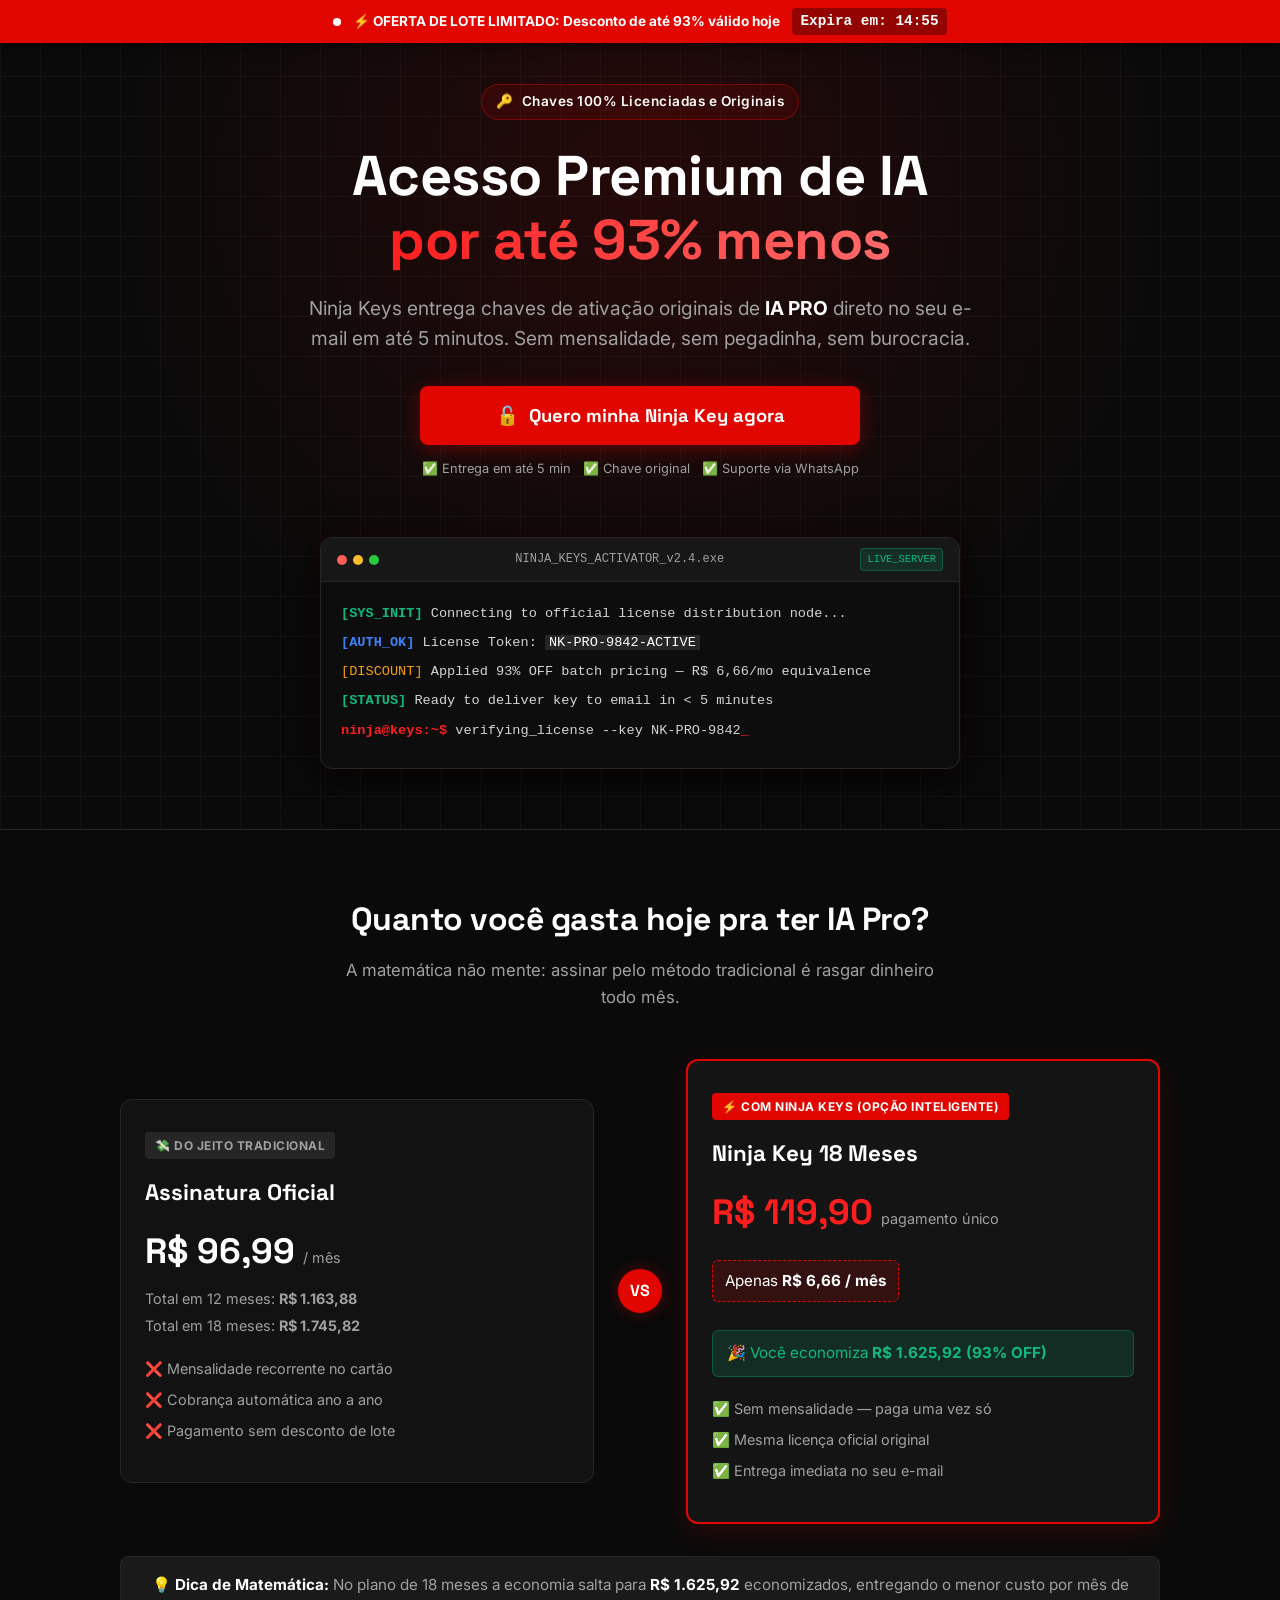
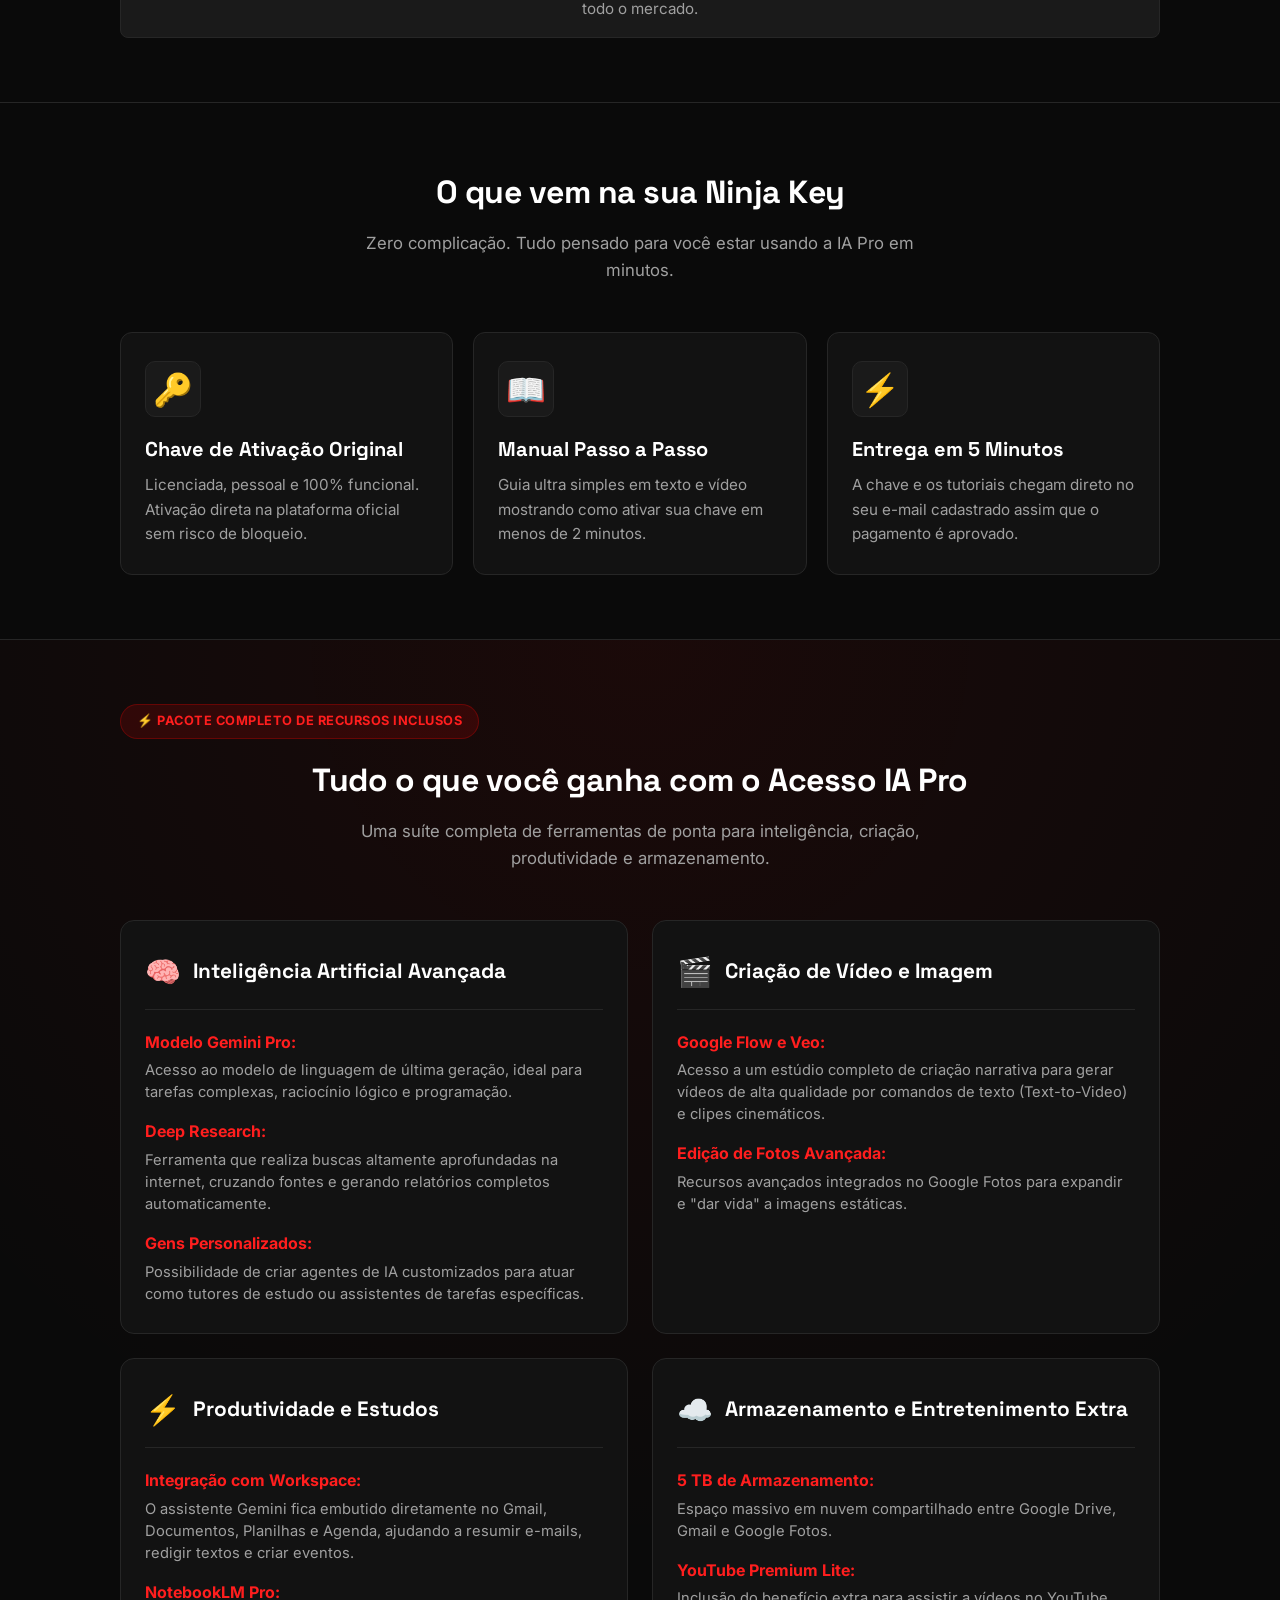
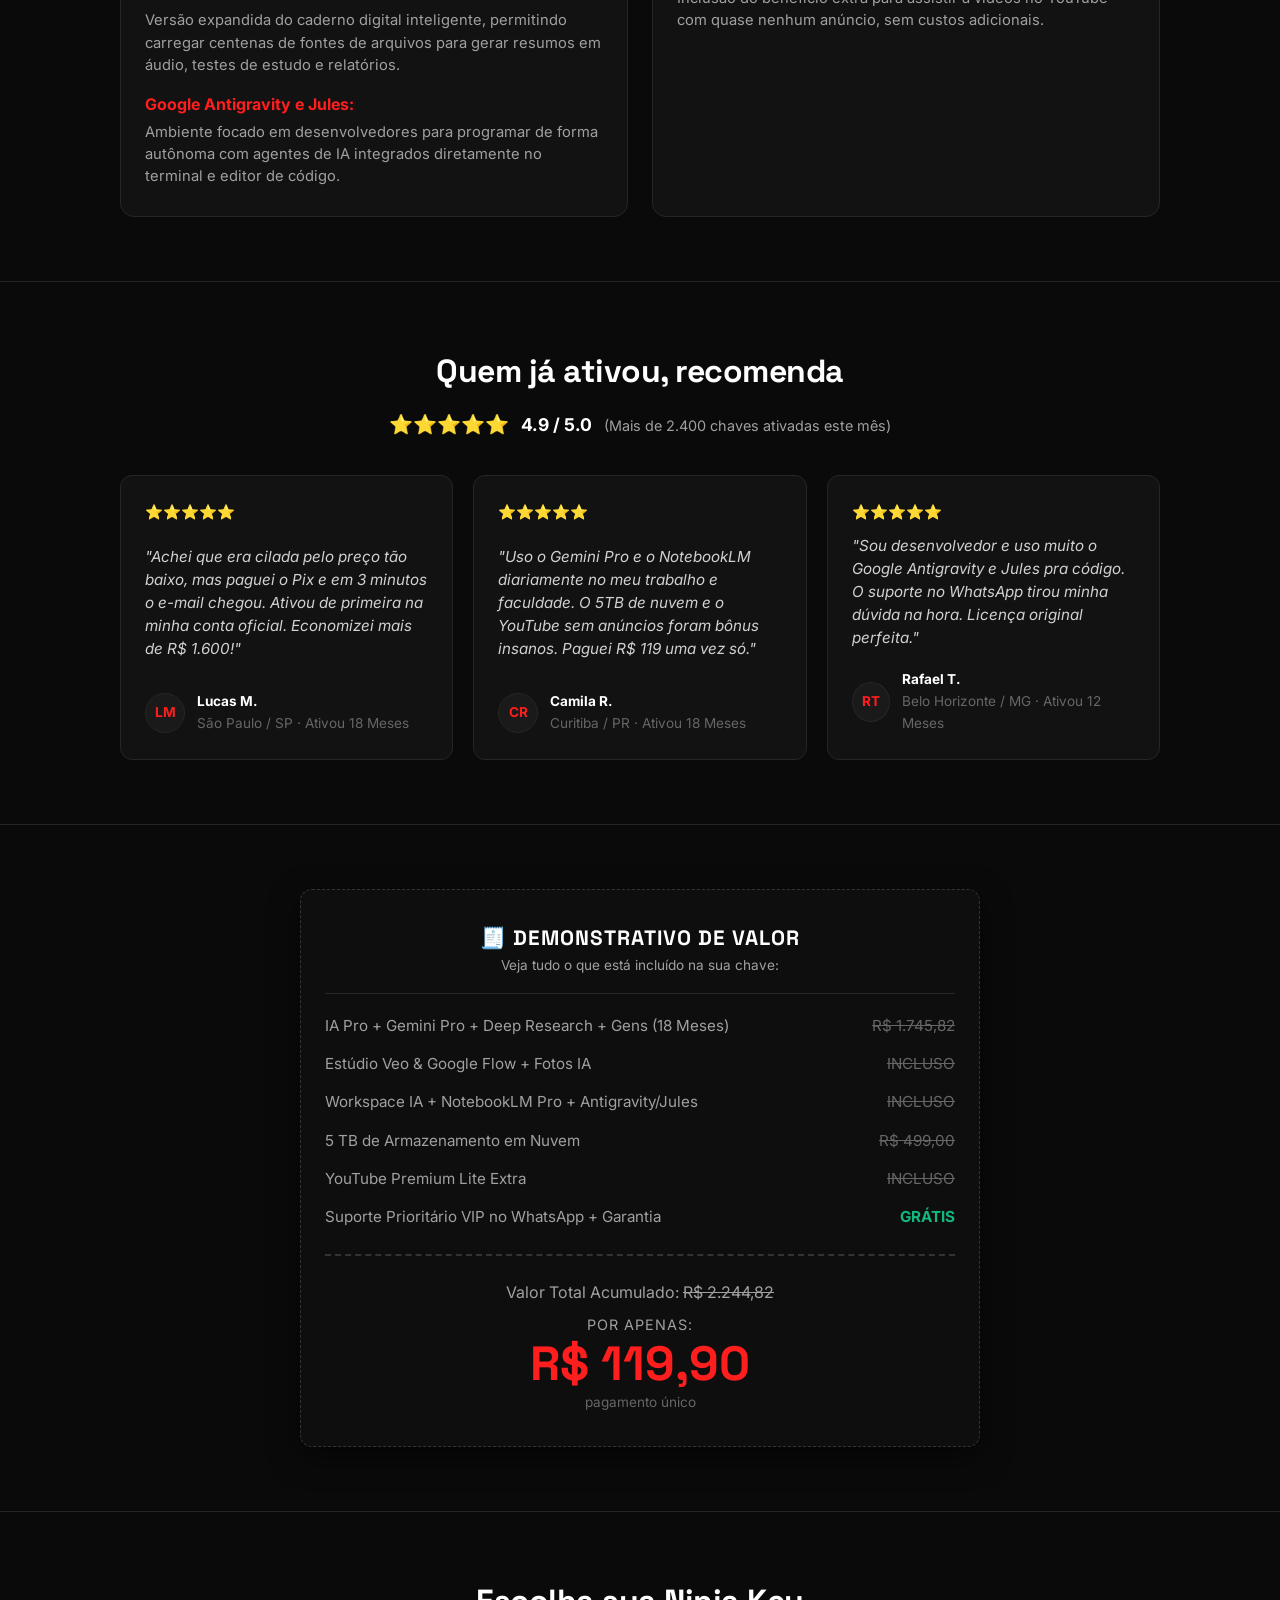
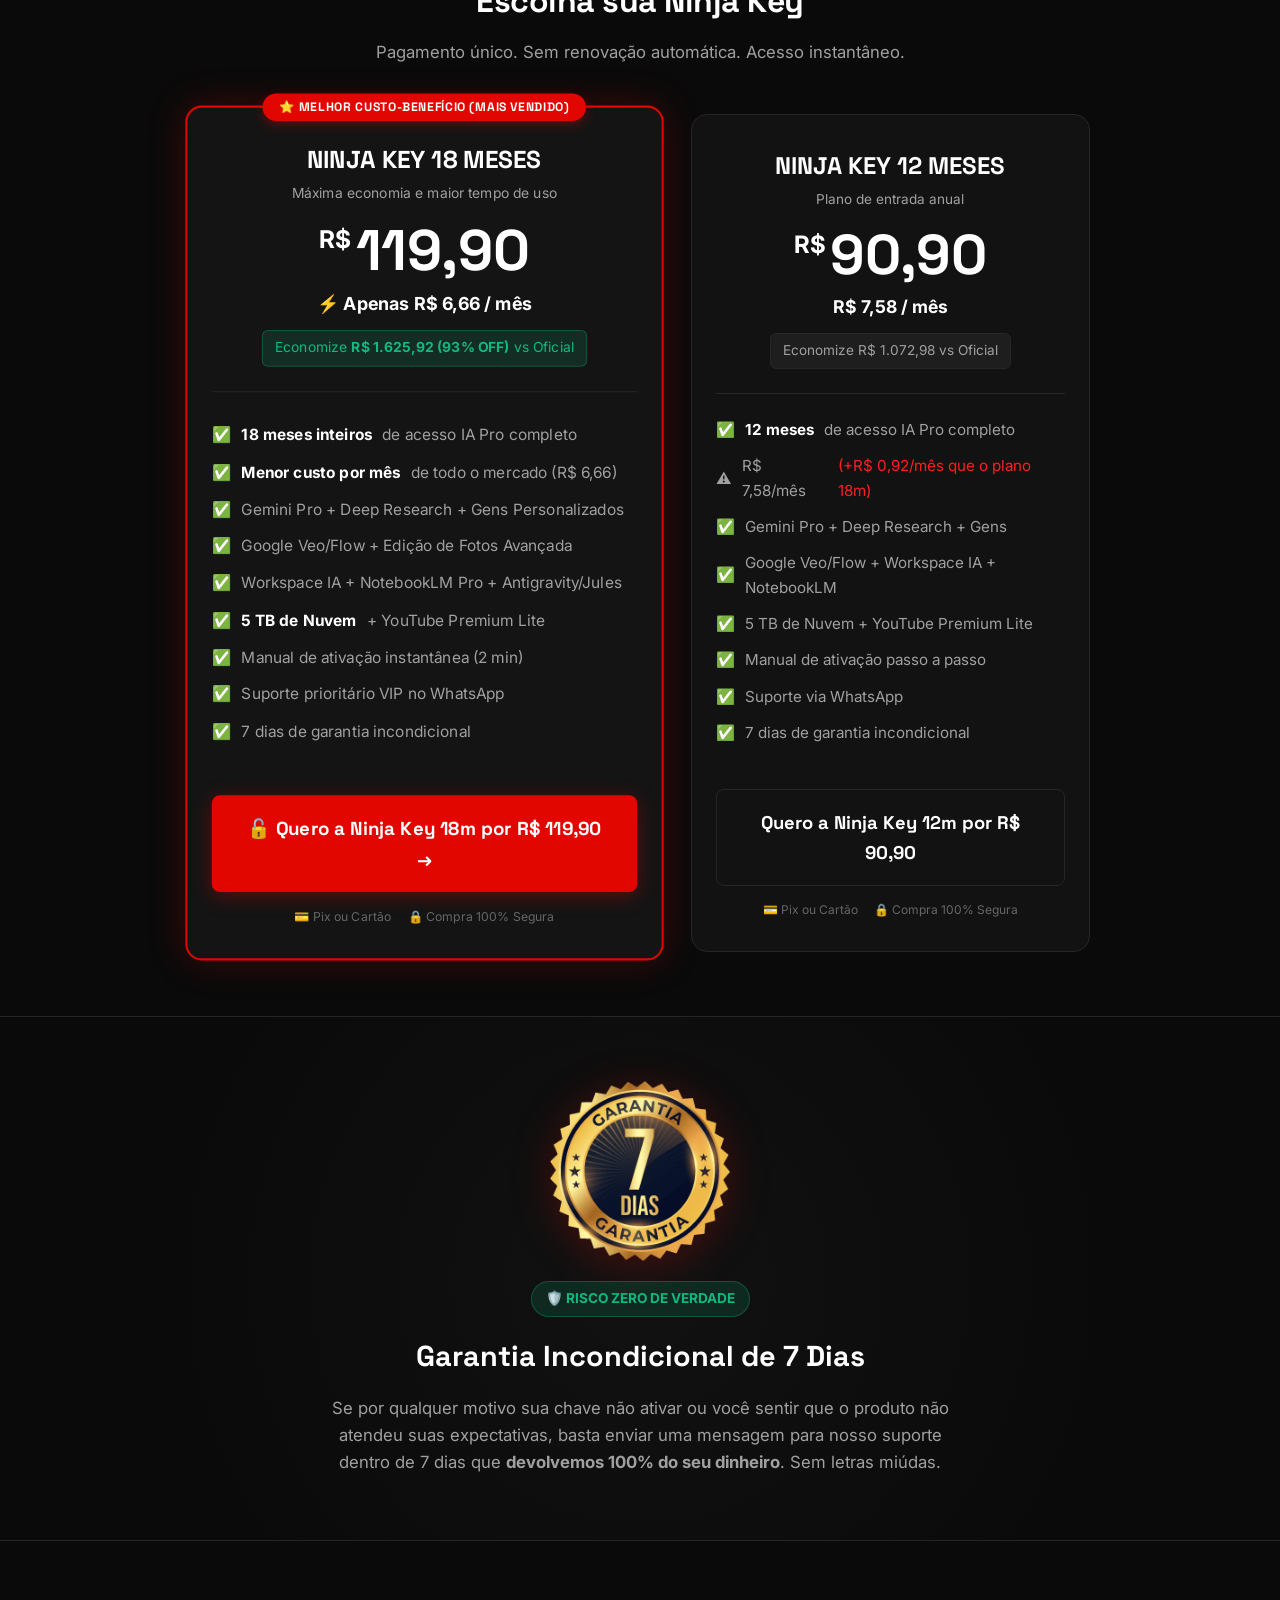
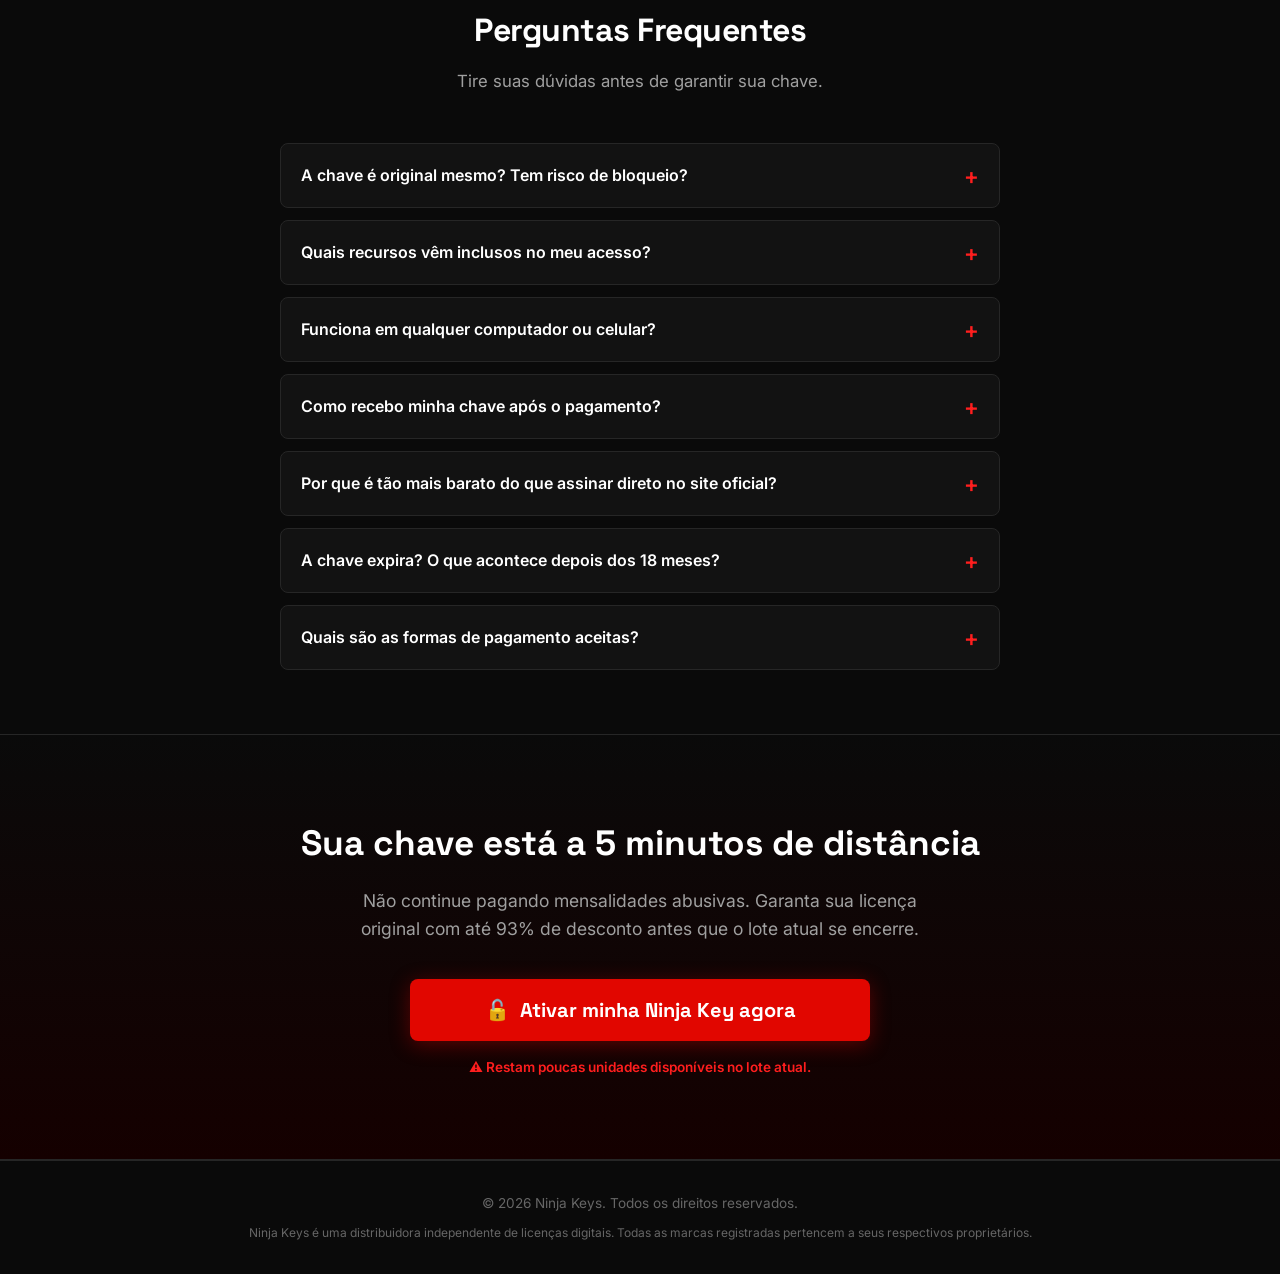
==== commit ce4b8590: "fix: update tab favicon to logo1.png" ====
--- a/index.html
+++ b/index.html
@@ -10,7 +10,7 @@
   <meta name="keywords" content="Ninja Keys, IA Pro, licença IA Pro, chave de ativação IA Pro, Gemini Pro, Deep Research, Veo, Antigravity">
   
   <!-- Favicon -->
-  <link rel="icon" type="image/png" href="data:image/svg+xml,<svg xmlns=%22http://www.w3.org/2000/svg%22 viewBox=%220 0 100 100%22><text y=%22.9em%22 font-size=%2290%22>🔑</text></svg>">
+  <link rel="icon" type="image/png" href="logo1.png">
   
   <!-- Typography (Inter & Space Grotesk) -->
   <link rel="preconnect" href="https://fonts.googleapis.com">
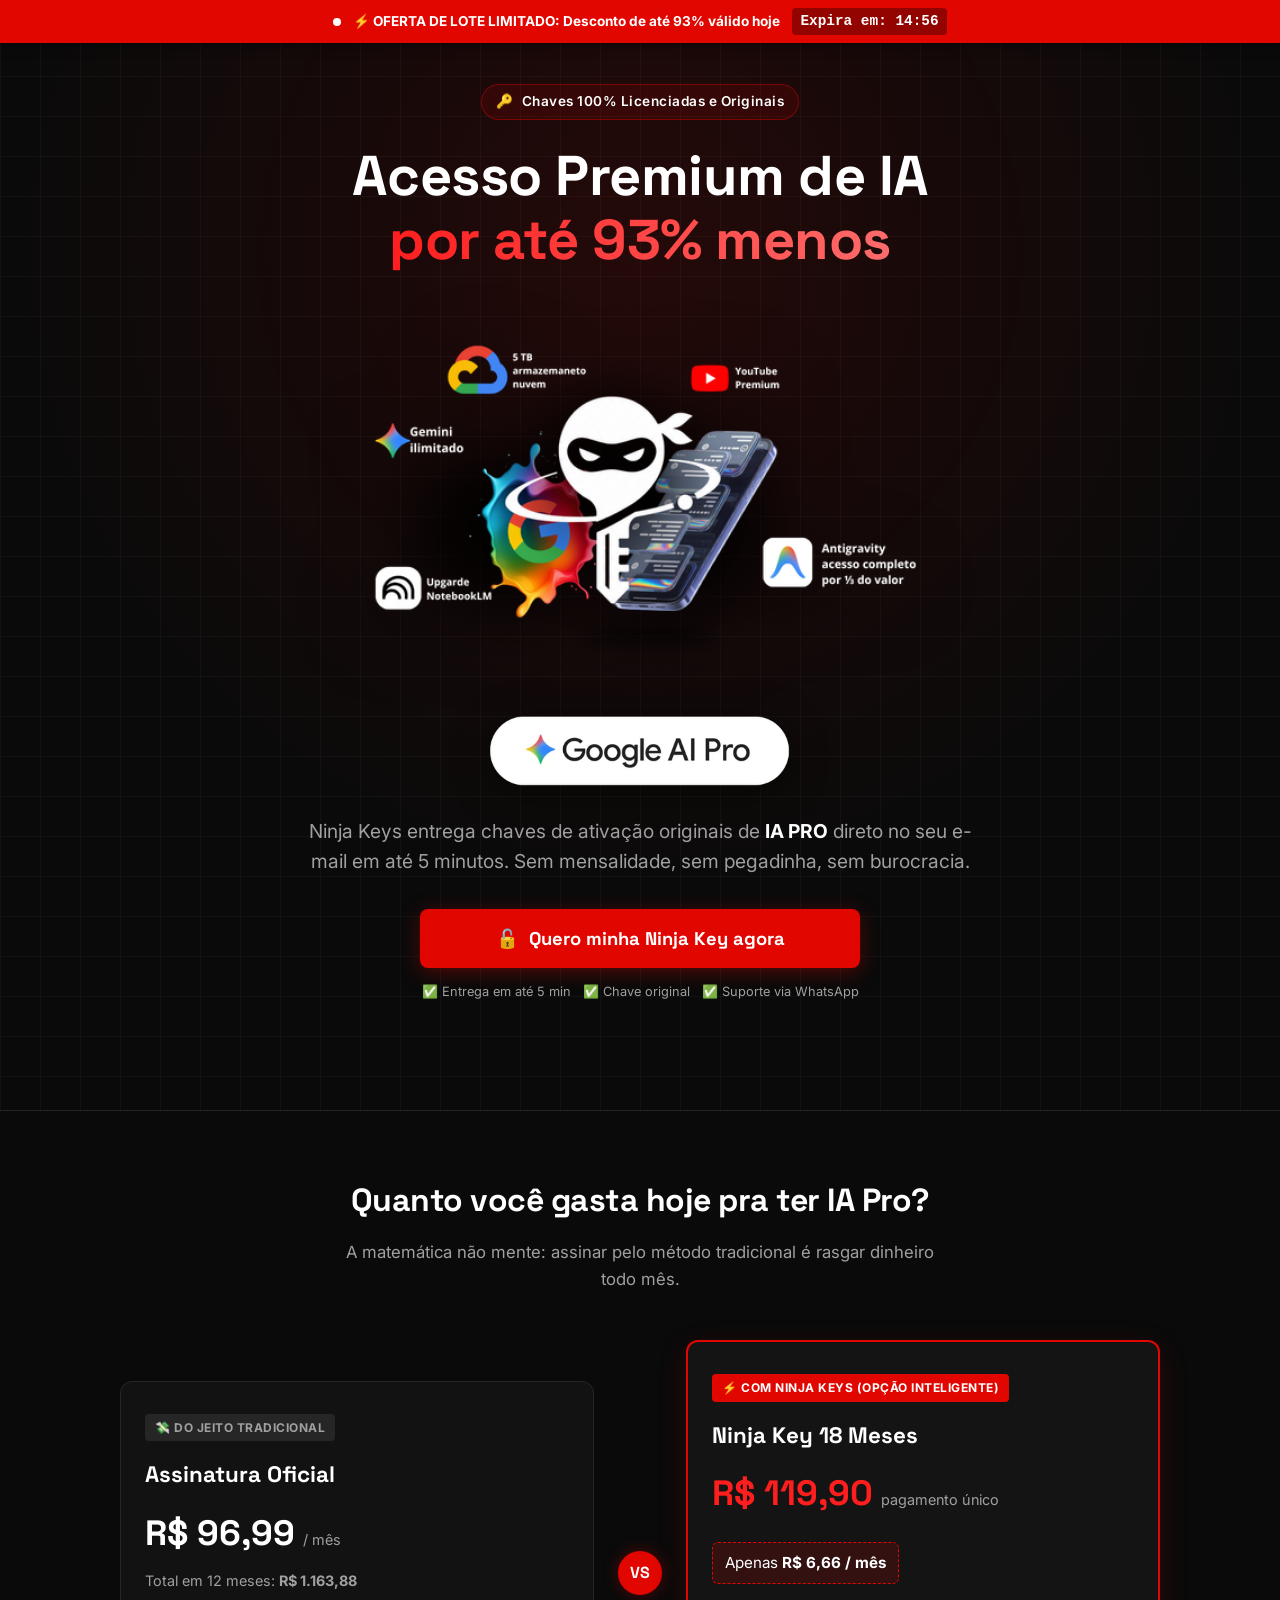
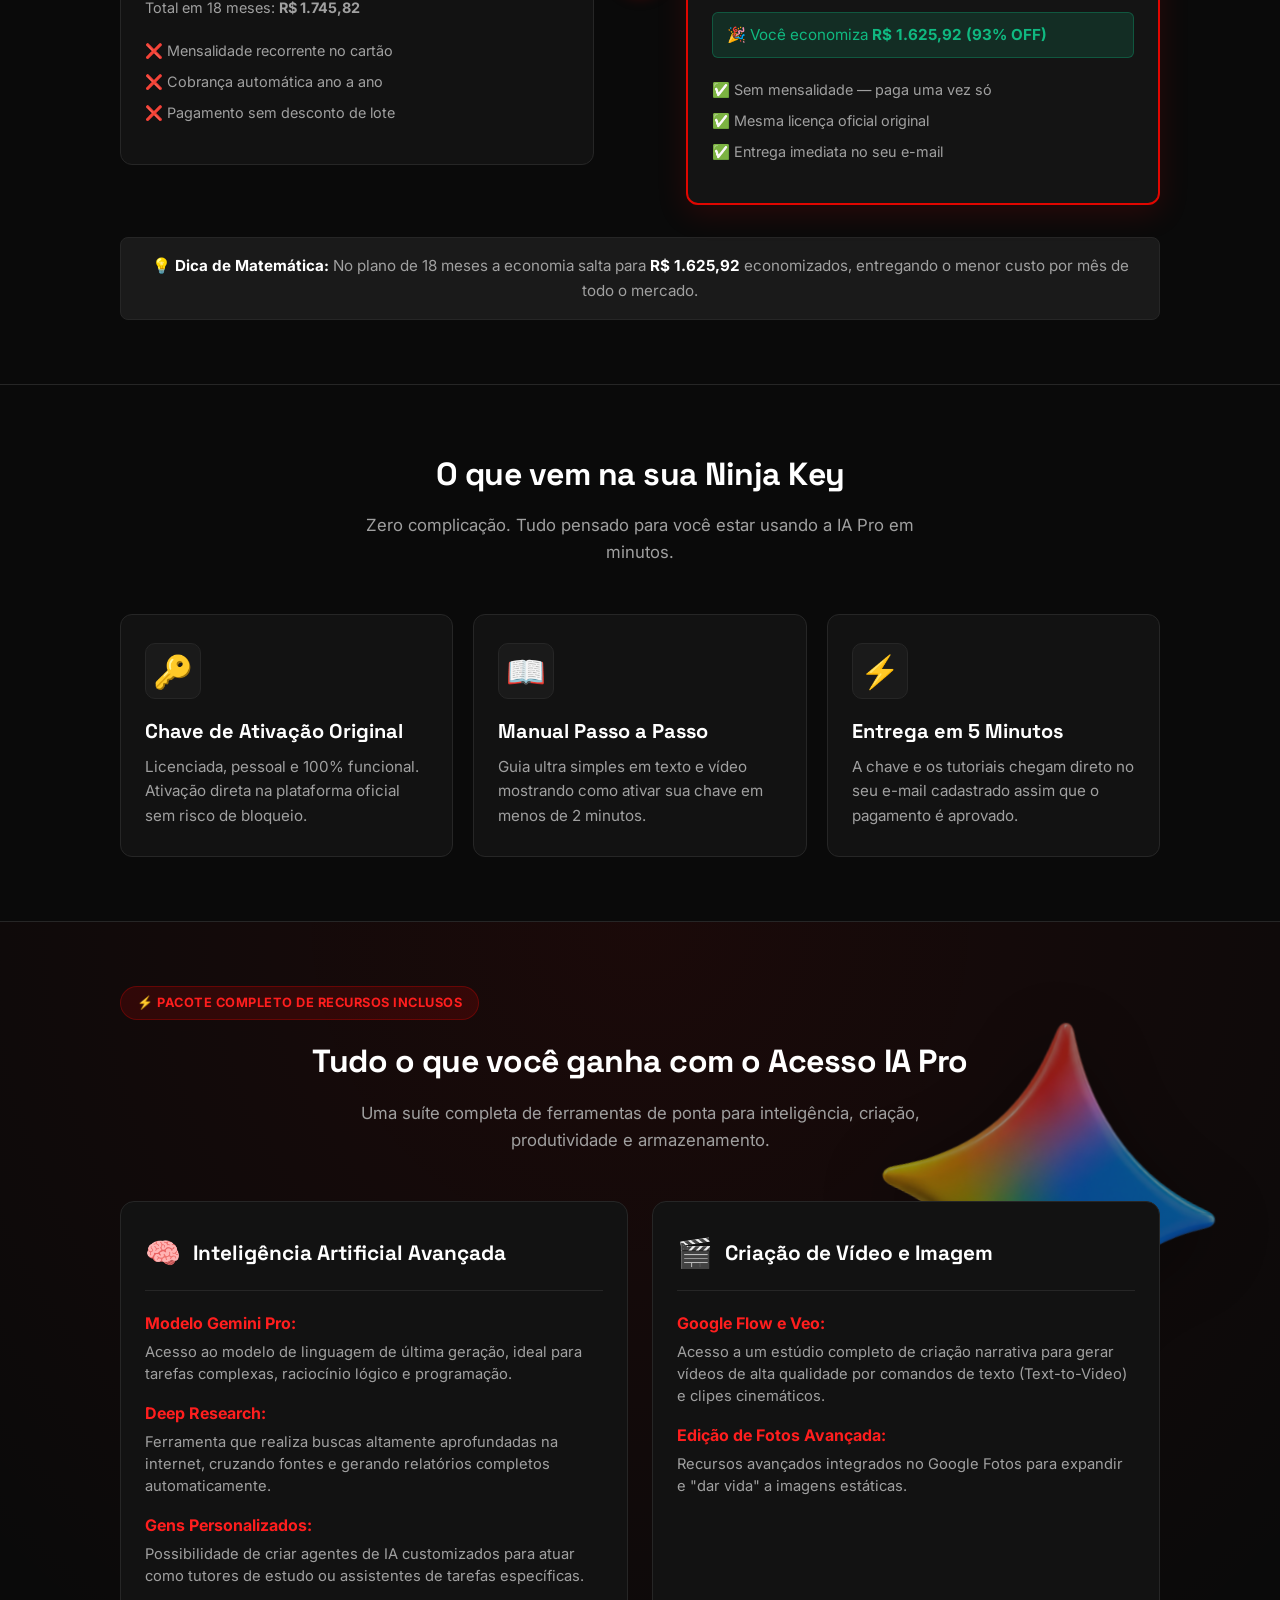
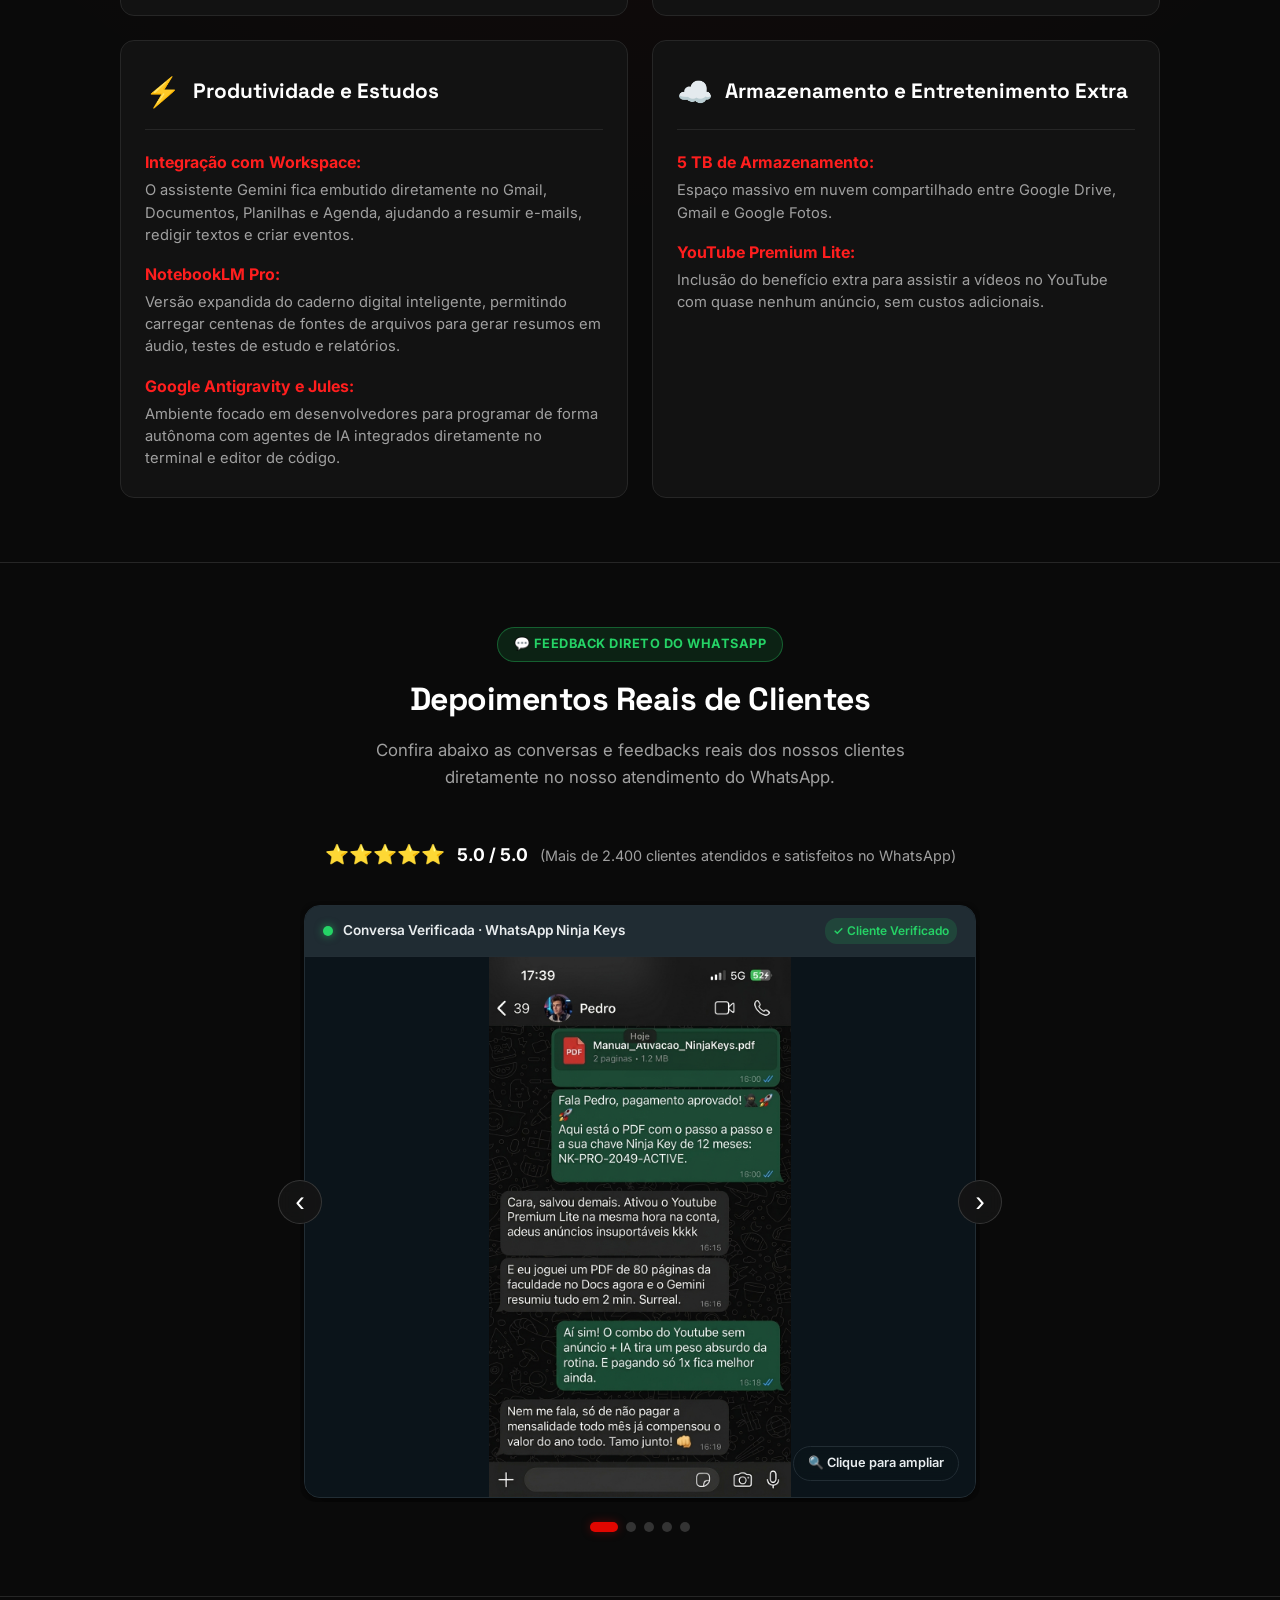
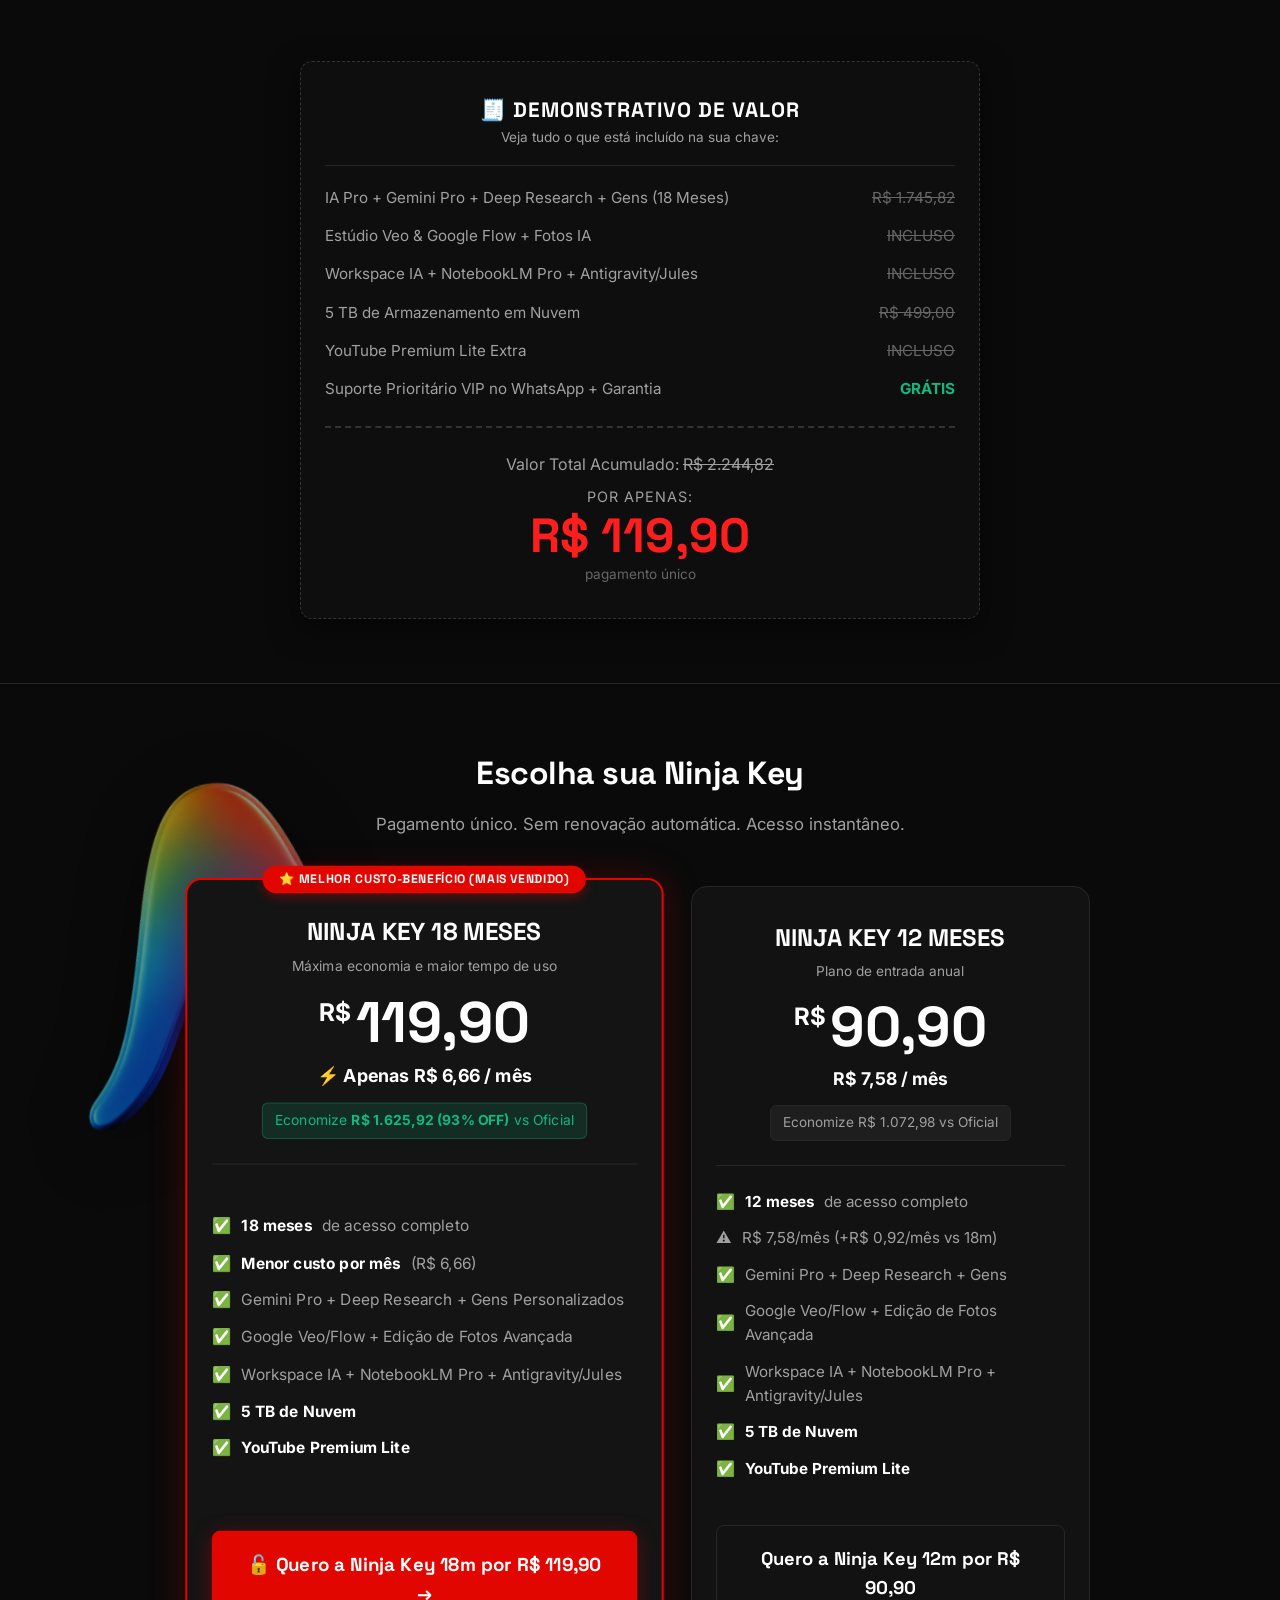
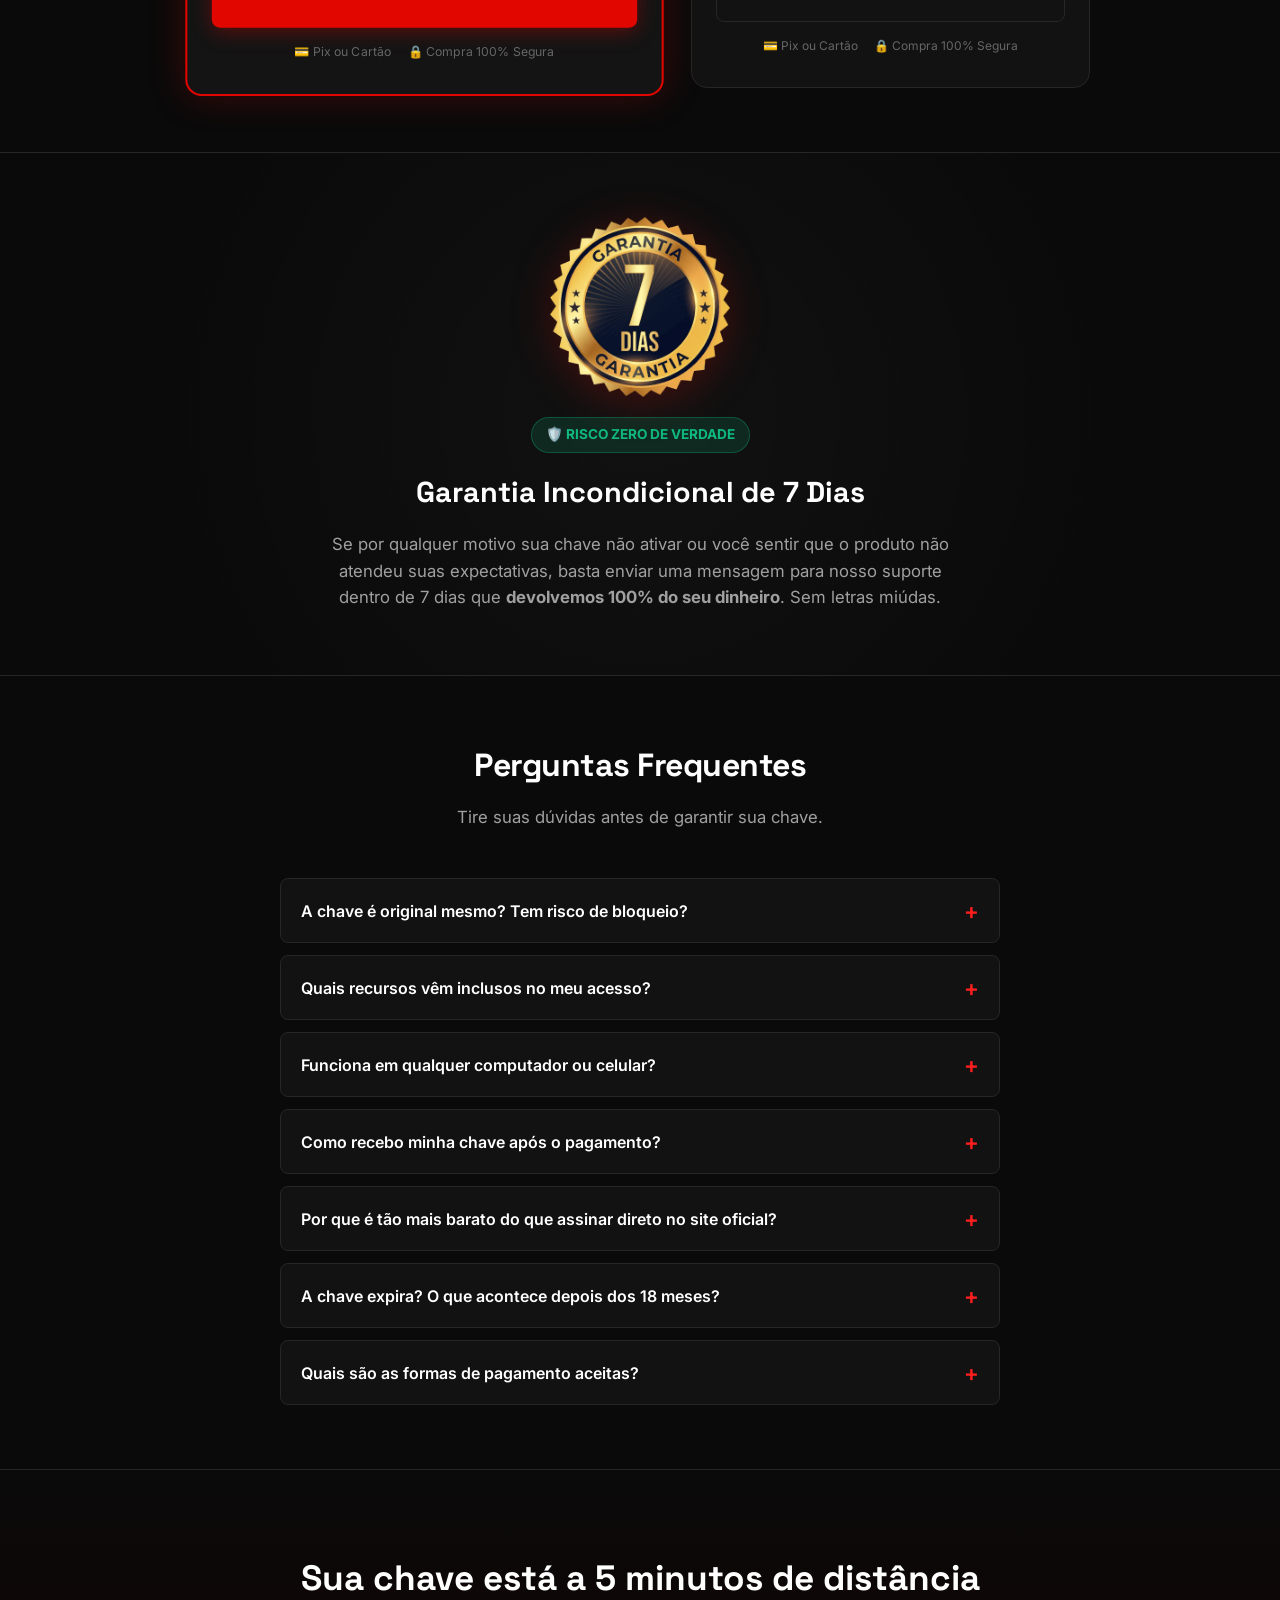
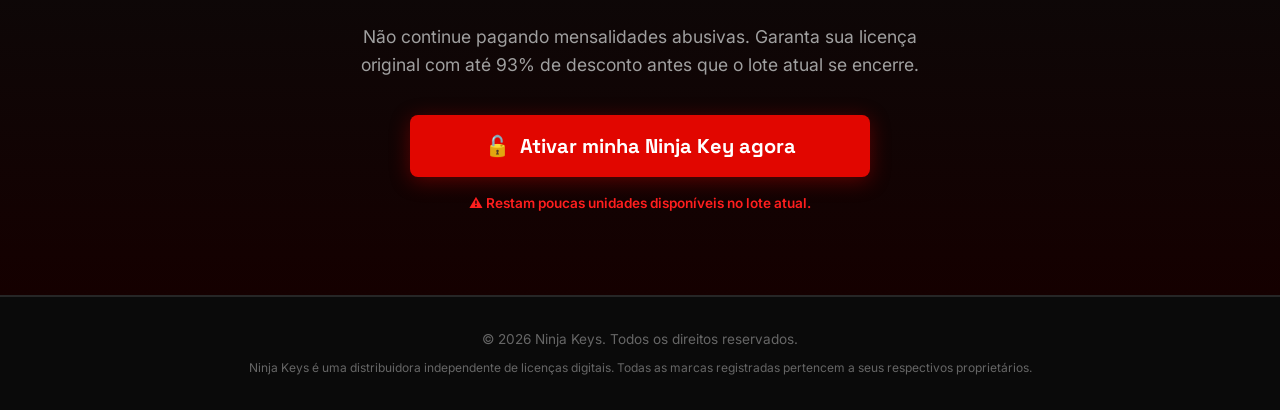
==== commit 3d9cacdf: "Atualizações de layout hero, imagens webp e manual de ativação" ====
--- a/index.html
+++ b/index.html
@@ -10,7 +10,7 @@
   <meta name="keywords" content="Ninja Keys, IA Pro, licença IA Pro, chave de ativação IA Pro, Gemini Pro, Deep Research, Veo, Antigravity">
   
   <!-- Favicon -->
-  <link rel="icon" type="image/png" href="logo1.png">
+  <link rel="icon" type="image/webp" href="logo1.webp">
   
   <!-- Typography (Inter & Space Grotesk) -->
   <link rel="preconnect" href="https://fonts.googleapis.com">
@@ -25,8 +25,9 @@
   <div class="urgency-bar" id="urgencyBar">
     <div class="urgency-content">
       <span class="urgency-dot"></span>
-      <span class="urgency-text">⚡ OFERTA DE LOTE LIMITADO: Desconto de até 93% válido hoje</span>
-      <span class="urgency-timer-box">Expira em: <strong id="timer">14:59</strong></span>
+      <span class="urgency-text desktop-only">⚡ OFERTA DE LOTE LIMITADO: Desconto de até 93% válido hoje</span>
+      <span class="urgency-text mobile-only">⚡ Oferta acaba em:</span>
+      <span class="urgency-timer-box"><span class="desktop-only">Expira em: </span><strong id="timer">14:59</strong></span>
     </div>
   </div>
 
@@ -44,6 +45,15 @@
         <span class="text-highlight">por até 93% menos</span>
       </h1>
       
+      <!-- HERO VISUAL IMAGE DISPLAY -->
+      <div class="hero-visual">
+        <img src="img/heroSection IMG.webp" alt="Ninja Keys AI Pro - Licença Oficial e Recursos" class="hero-main-img">
+      </div>
+
+      <div class="hero-brand-logo-wrapper">
+        <img src="img/GoogleAiPrologo.webp" alt="Google AI Pro Logo" class="hero-brand-logo">
+      </div>
+
       <p class="hero-subheadline">
         Ninja Keys entrega chaves de ativação originais de <strong>IA PRO</strong> direto no seu e-mail em até 5 minutos. Sem mensalidade, sem pegadinha, sem burocracia.
       </p>
@@ -56,28 +66,6 @@
           <span>✅ Entrega em até 5 min</span>
           <span>✅ Chave original</span>
           <span>✅ Suporte via WhatsApp</span>
-        </div>
-      </div>
-
-      <!-- TERMINAL INTERATIVO (NINJA ACTIVATOR MOCKUP) -->
-      <div class="hero-visual">
-        <div class="terminal-card">
-          <div class="terminal-header">
-            <div class="terminal-dots">
-              <span class="dot red"></span>
-              <span class="dot yellow"></span>
-              <span class="dot green"></span>
-            </div>
-            <div class="terminal-title">NINJA_KEYS_ACTIVATOR_v2.4.exe</div>
-            <div class="terminal-badge">LIVE_SERVER</div>
-          </div>
-          <div class="terminal-body" id="terminalBody">
-            <div class="terminal-line"><span class="t-green">[SYS_INIT]</span> Connecting to official license distribution node...</div>
-            <div class="terminal-line"><span class="t-blue">[AUTH_OK]</span> License Token: <span class="t-highlight">NK-PRO-9842-ACTIVE</span></div>
-            <div class="terminal-line"><span class="t-yellow">[DISCOUNT]</span> Applied 93% OFF batch pricing — R$ 6,66/mo equivalence</div>
-            <div class="terminal-line"><span class="t-green">[STATUS]</span> Ready to deliver key to email in &lt; 5 minutes</div>
-            <div class="terminal-line cursor-line"><span class="t-prompt">ninja@keys:~$&nbsp;</span><span class="typing-text" id="typingText"></span><span class="blinking-cursor">_</span></div>
-          </div>
         </div>
       </div>
 
@@ -174,7 +162,8 @@
     </section>
 
     <!-- SEÇÃO NOVO DETALHAMENTO DE RECURSOS GOOGLE AI PRO -->
-    <section class="pro-features-stack-section">
+    <section class="pro-features-stack-section decorative-bg-section">
+      <img src="img/gemini3D.webp" alt="" class="floating-bg-decor bg-decor-right" aria-hidden="true">
       <div class="container">
         <div class="stack-badge text-center">⚡ PACOTE COMPLETO DE RECURSOS INCLUSOS</div>
         <h2 class="section-title text-center">Tudo o que você ganha com o Acesso IA Pro</h2>
@@ -266,55 +255,113 @@
       </div>
     </section>
 
-    <!-- SEÇÃO 4 — DEPOIMENTOS -->
+    <!-- SEÇÃO 4 — DEPOIMENTOS WHATSAPP -->
     <section class="testimonials-section">
       <div class="container">
-        <h2 class="section-title text-center">Quem já ativou, recomenda</h2>
+        <div class="whatsapp-badge-wrapper text-center">
+          <span class="whatsapp-badge">💬 FEEDBACK DIRETO DO WHATSAPP</span>
+        </div>
+        <h2 class="section-title text-center">Depoimentos Reais de Clientes</h2>
+        <p class="section-subtitle text-center">Confira abaixo as conversas e feedbacks reais dos nossos clientes diretamente no nosso atendimento do WhatsApp.</p>
+        
         <div class="rating-summary text-center">
           <span class="stars">⭐⭐⭐⭐⭐</span>
-          <span class="rating-score">4.9 / 5.0</span>
-          <span class="rating-count">(Mais de 2.400 chaves ativadas este mês)</span>
-        </div>
-
-        <div class="testimonials-grid">
-          
-          <div class="testimonial-card">
-            <div class="t-stars">⭐⭐⭐⭐⭐</div>
-            <p class="t-quote">"Achei que era cilada pelo preço tão baixo, mas paguei o Pix e em 3 minutos o e-mail chegou. Ativou de primeira na minha conta oficial. Economizei mais de R$ 1.600!"</p>
-            <div class="t-author">
-              <div class="t-avatar">LM</div>
-              <div class="t-info">
-                <strong>Lucas M.</strong>
-                <span>São Paulo / SP · Ativou 18 Meses</span>
-              </div>
-            </div>
-          </div>
-
-          <div class="testimonial-card">
-            <div class="t-stars">⭐⭐⭐⭐⭐</div>
-            <p class="t-quote">"Uso o Gemini Pro e o NotebookLM diariamente no meu trabalho e faculdade. O 5TB de nuvem e o YouTube sem anúncios foram bônus insanos. Paguei R$ 119 uma vez só."</p>
-            <div class="t-author">
-              <div class="t-avatar">CR</div>
-              <div class="t-info">
-                <strong>Camila R.</strong>
-                <span>Curitiba / PR · Ativou 18 Meses</span>
-              </div>
-            </div>
-          </div>
-
-          <div class="testimonial-card">
-            <div class="t-stars">⭐⭐⭐⭐⭐</div>
-            <p class="t-quote">"Sou desenvolvedor e uso muito o Google Antigravity e Jules pra código. O suporte no WhatsApp tirou minha dúvida na hora. Licença original perfeita."</p>
-            <div class="t-author">
-              <div class="t-avatar">RT</div>
-              <div class="t-info">
-                <strong>Rafael T.</strong>
-                <span>Belo Horizonte / MG · Ativou 12 Meses</span>
-              </div>
-            </div>
-          </div>
-
-        </div>
+          <span class="rating-score">5.0 / 5.0</span>
+          <span class="rating-count">(Mais de 2.400 clientes atendidos e satisfeitos no WhatsApp)</span>
+        </div>
+
+        <!-- CARROSSEL DE DEPOIMENTOS WHATSAPP -->
+        <div class="testimonials-carousel-wrapper">
+          <button class="carousel-btn prev-btn" id="carouselPrev" aria-label="Depoimento anterior">‹</button>
+
+          <div class="testimonials-carousel" id="testimonialsCarousel">
+            
+            <div class="testimonial-slide active">
+              <div class="whatsapp-card">
+                <div class="whatsapp-card-header">
+                  <span class="wa-status-dot"></span>
+                  <span class="wa-header-title">Conversa Verificada · WhatsApp Ninja Keys</span>
+                  <span class="wa-verified-tag">✓ Cliente Verificado</span>
+                </div>
+                <div class="whatsapp-img-container">
+                  <img src="depoimentos/WhatsApp_chat_dark_mode_replica_202608052323.jpeg" alt="Depoimento WhatsApp Cliente Ninja Keys 1" class="whatsapp-testimonial-img">
+                  <div class="zoom-overlay">
+                    <span>🔍 Clique para ampliar</span>
+                  </div>
+                </div>
+              </div>
+            </div>
+
+            <div class="testimonial-slide">
+              <div class="whatsapp-card">
+                <div class="whatsapp-card-header">
+                  <span class="wa-status-dot"></span>
+                  <span class="wa-header-title">Conversa Verificada · WhatsApp Ninja Keys</span>
+                  <span class="wa-verified-tag">✓ Cliente Verificado</span>
+                </div>
+                <div class="whatsapp-img-container">
+                  <img src="depoimentos/WhatsApp_chat_dark_mode_replica_202608052323_2.jpeg" alt="Depoimento WhatsApp Cliente Ninja Keys 2" class="whatsapp-testimonial-img">
+                  <div class="zoom-overlay">
+                    <span>🔍 Clique para ampliar</span>
+                  </div>
+                </div>
+              </div>
+            </div>
+
+            <div class="testimonial-slide">
+              <div class="whatsapp-card">
+                <div class="whatsapp-card-header">
+                  <span class="wa-status-dot"></span>
+                  <span class="wa-header-title">Conversa Verificada · WhatsApp Ninja Keys</span>
+                  <span class="wa-verified-tag">✓ Cliente Verificado</span>
+                </div>
+                <div class="whatsapp-img-container">
+                  <img src="depoimentos/WhatsApp_chat_dark_mode_replica_202608052323_3.jpeg" alt="Depoimento WhatsApp Cliente Ninja Keys 3" class="whatsapp-testimonial-img">
+                  <div class="zoom-overlay">
+                    <span>🔍 Clique para ampliar</span>
+                  </div>
+                </div>
+              </div>
+            </div>
+
+            <div class="testimonial-slide">
+              <div class="whatsapp-card">
+                <div class="whatsapp-card-header">
+                  <span class="wa-status-dot"></span>
+                  <span class="wa-header-title">Conversa Verificada · WhatsApp Ninja Keys</span>
+                  <span class="wa-verified-tag">✓ Cliente Verificado</span>
+                </div>
+                <div class="whatsapp-img-container">
+                  <img src="depoimentos/WhatsApp_chat_dark_mode_replica_202608052323_4.jpeg" alt="Depoimento WhatsApp Cliente Ninja Keys 4" class="whatsapp-testimonial-img">
+                  <div class="zoom-overlay">
+                    <span>🔍 Clique para ampliar</span>
+                  </div>
+                </div>
+              </div>
+            </div>
+
+            <div class="testimonial-slide">
+              <div class="whatsapp-card">
+                <div class="whatsapp-card-header">
+                  <span class="wa-status-dot"></span>
+                  <span class="wa-header-title">Conversa Verificada · WhatsApp Ninja Keys</span>
+                  <span class="wa-verified-tag">✓ Cliente Verificado</span>
+                </div>
+                <div class="whatsapp-img-container">
+                  <img src="depoimentos/Change_number_39_to_47_202608052323.jpeg" alt="Depoimento WhatsApp Cliente Ninja Keys 5" class="whatsapp-testimonial-img">
+                  <div class="zoom-overlay">
+                    <span>🔍 Clique para ampliar</span>
+                  </div>
+                </div>
+              </div>
+            </div>
+
+          </div>
+
+          <button class="carousel-btn next-btn" id="carouselNext" aria-label="Próximo depoimento">›</button>
+        </div>
+
+        <div class="carousel-dots" id="carouselDots"></div>
       </div>
     </section>
 
@@ -369,7 +416,8 @@
     </section>
 
     <!-- SEÇÃO 6 — PLANOS (O CORAÇÃO DA CONVERSÃO) -->
-    <section class="plans-section" id="planos">
+    <section class="plans-section decorative-bg-section" id="planos">
+      <img src="img/Antigravity3D.webp" alt="" class="floating-bg-decor bg-decor-left" aria-hidden="true">
       <div class="container">
         <h2 class="section-title text-center">Escolha sua Ninja Key</h2>
         <p class="section-subtitle text-center">Pagamento único. Sem renovação automática. Acesso instantâneo.</p>
@@ -396,15 +444,13 @@
             </div>
 
             <ul class="plan-benefits">
-              <li><span class="check">✅</span> <strong>18 meses inteiros</strong> de acesso IA Pro completo</li>
-              <li><span class="check">✅</span> <strong>Menor custo por mês</strong> de todo o mercado (R$ 6,66)</li>
+              <li><span class="check">✅</span> <strong>18 meses</strong> de acesso completo</li>
+              <li><span class="check">✅</span> <strong>Menor custo por mês</strong> (R$ 6,66)</li>
               <li><span class="check">✅</span> Gemini Pro + Deep Research + Gens Personalizados</li>
               <li><span class="check">✅</span> Google Veo/Flow + Edição de Fotos Avançada</li>
               <li><span class="check">✅</span> Workspace IA + NotebookLM Pro + Antigravity/Jules</li>
-              <li><span class="check">✅</span> <strong>5 TB de Nuvem</strong> + YouTube Premium Lite</li>
-              <li><span class="check">✅</span> Manual de ativação instantânea (2 min)</li>
-              <li><span class="check">✅</span> Suporte prioritário VIP no WhatsApp</li>
-              <li><span class="check">✅</span> 7 dias de garantia incondicional</li>
+              <li><span class="check">✅</span> <strong>5 TB de Nuvem</strong></li>
+              <li><span class="check">✅</span> <strong>YouTube Premium Lite</strong></li>
             </ul>
 
             <div class="plan-footer">
@@ -437,14 +483,13 @@
             </div>
 
             <ul class="plan-benefits">
-              <li><span class="check">✅</span> <strong>12 meses</strong> de acesso IA Pro completo</li>
-              <li><span class="check">⚠️</span> R$ 7,58/mês <em>(+R$ 0,92/mês que o plano 18m)</em></li>
+              <li><span class="check">✅</span> <strong>12 meses</strong> de acesso completo</li>
+              <li><span class="check">⚠️</span> R$ 7,58/mês (+R$ 0,92/mês vs 18m)</li>
               <li><span class="check">✅</span> Gemini Pro + Deep Research + Gens</li>
-              <li><span class="check">✅</span> Google Veo/Flow + Workspace IA + NotebookLM</li>
-              <li><span class="check">✅</span> 5 TB de Nuvem + YouTube Premium Lite</li>
-              <li><span class="check">✅</span> Manual de ativação passo a passo</li>
-              <li><span class="check">✅</span> Suporte via WhatsApp</li>
-              <li><span class="check">✅</span> 7 dias de garantia incondicional</li>
+              <li><span class="check">✅</span> Google Veo/Flow + Edição de Fotos Avançada</li>
+              <li><span class="check">✅</span> Workspace IA + NotebookLM Pro + Antigravity/Jules</li>
+              <li><span class="check">✅</span> <strong>5 TB de Nuvem</strong></li>
+              <li><span class="check">✅</span> <strong>YouTube Premium Lite</strong></li>
             </ul>
 
             <div class="plan-footer">
@@ -597,6 +642,12 @@
     </div>
   </div>
 
+  <!-- LIGHTBOX MODAL FOR TESTIMONIAL IMAGES -->
+  <div class="lightbox-modal" id="lightboxModal">
+    <span class="lightbox-close" id="lightboxClose">&times;</span>
+    <img class="lightbox-content" id="lightboxImg" alt="Depoimento Ampliado">
+  </div>
+
   <script src="script.js"></script>
 </body>
 </html>
--- a/style.css
+++ b/style.css
@@ -69,6 +69,9 @@
 /* ==========================================================================
    URGENCY TOP BAR
    ========================================================================== */
+.desktop-only { display: inline; }
+.mobile-only { display: none; }
+
 .urgency-bar {
   background-color: var(--action-red);
   color: var(--text-white);
@@ -99,6 +102,7 @@
   background-color: #FFFFFF;
   border-radius: 50%;
   animation: pulse-dot 1.2s infinite;
+  flex-shrink: 0;
 }
 
 @keyframes pulse-dot {
@@ -113,6 +117,32 @@
   border-radius: 4px;
   font-family: monospace;
   font-size: 0.9rem;
+  white-space: nowrap;
+}
+
+@media (max-width: 767px) {
+  body {
+    padding-top: 36px;
+  }
+  .desktop-only {
+    display: none !important;
+  }
+  .mobile-only {
+    display: inline !important;
+  }
+  .urgency-bar {
+    padding: 6px 10px;
+    font-size: 0.78rem;
+  }
+  .urgency-content {
+    gap: 6px;
+    flex-wrap: nowrap;
+    white-space: nowrap;
+  }
+  .urgency-timer-box {
+    padding: 2px 6px;
+    font-size: 0.82rem;
+  }
 }
 
 /* ==========================================================================
@@ -168,8 +198,35 @@
   font-weight: 800;
   line-height: 1.15;
   text-align: center;
-  margin-bottom: 20px;
+  margin-bottom: 12px;
   letter-spacing: -0.5px;
+}
+
+.hero-brand-logo-wrapper {
+  display: flex;
+  justify-content: center;
+  align-items: center;
+  margin: 4px 0 20px 0;
+  width: 100%;
+}
+
+.hero-brand-logo {
+  height: 90px;
+  width: auto;
+  max-width: 480px;
+  object-fit: contain;
+  filter: drop-shadow(0 6px 18px rgba(0, 0, 0, 0.5));
+  transition: transform 0.3s ease;
+}
+
+@media (max-width: 768px) {
+  .hero-brand-logo-wrapper {
+    margin: 2px 0 16px 0;
+  }
+  .hero-brand-logo {
+    height: 60px;
+    max-width: 320px;
+  }
 }
 
 .hero-subheadline {
@@ -260,81 +317,87 @@
   color: var(--text-muted);
 }
 
-/* TERMINAL MOCKUP */
+/* HERO VISUAL IMAGE (Clean Transparent Display) */
 .hero-visual {
   width: 100%;
-  max-width: 640px;
-  margin-top: 10px;
-}
-
-.terminal-card {
-  background: #0D0D0D;
-  border: 1px solid var(--border-dark);
-  border-radius: 12px;
+  max-width: 760px;
+  margin: 12px 0 0 0;
+  display: flex;
+  justify-content: center;
+  align-items: center;
+}
+
+.hero-main-img {
+  width: 100%;
+  max-width: 720px;
+  height: auto;
+  display: block;
+  object-fit: contain;
+  filter: drop-shadow(0 15px 35px rgba(0, 0, 0, 0.6));
+  transition: transform 0.3s ease;
+}
+
+.hero-main-img:hover {
+  transform: translateY(-4px);
+}
+
+/* FLOATING 3D BACKGROUND DECORATIONS */
+.decorative-bg-section {
+  position: relative;
   overflow: hidden;
-  box-shadow: 0 10px 40px rgba(0,0,0,0.8), 0 0 20px rgba(225, 6, 0, 0.08);
-}
-
-.terminal-header {
-  background: #171717;
-  padding: 10px 16px;
-  display: flex;
-  align-items: center;
-  justify-content: space-between;
-  border-bottom: 1px solid var(--border-dark);
-}
-
-.terminal-dots {
-  display: flex;
-  gap: 6px;
-}
-
-.terminal-dots .dot {
-  width: 10px;
-  height: 10px;
-  border-radius: 50%;
-}
-.dot.red { background: #FF5F56; }
-.dot.yellow { background: #FFBD2E; }
-.dot.green { background: #27C93F; }
-
-.terminal-title {
-  font-family: monospace;
-  font-size: 0.75rem;
-  color: var(--text-muted);
-}
-
-.terminal-badge {
-  font-family: monospace;
-  font-size: 0.65rem;
-  background: rgba(16, 185, 129, 0.15);
-  color: var(--success-green);
-  padding: 2px 6px;
-  border-radius: 4px;
-  border: 1px solid rgba(16, 185, 129, 0.3);
-}
-
-.terminal-body {
-  padding: 20px;
-  font-family: 'Consolas', 'Monaco', monospace;
-  font-size: 0.85rem;
-  color: #D4D4D4;
-  line-height: 1.7;
-  min-height: 160px;
-}
-
-.terminal-line { margin-bottom: 6px; }
-.t-green { color: var(--success-green); font-weight: bold; }
-.t-blue { color: #3B82F6; font-weight: bold; }
-.t-yellow { color: #F59E0B; }
-.t-prompt { color: var(--action-red-hover); font-weight: bold; }
-.t-highlight { color: #FFFFFF; background: rgba(255,255,255,0.1); padding: 0 4px; }
-.blinking-cursor {
-  animation: blink 1s step-end infinite;
-  color: var(--action-red-hover);
-  font-weight: bold;
-}
-@keyframes blink { 50% { opacity: 0; } }
+}
+
+.decorative-bg-section .container {
+  position: relative;
+  z-index: 2;
+}
+
+.floating-bg-decor {
+  position: absolute;
+  pointer-events: none;
+  z-index: 1;
+  opacity: 0.55;
+  filter: drop-shadow(0 15px 35px rgba(0, 0, 0, 0.7));
+  user-select: none;
+  -webkit-user-drag: none;
+}
+
+.bg-decor-right {
+  right: 2%;
+  top: 5%;
+  width: 420px;
+  max-width: 45vw;
+  transform: rotate(10deg);
+  animation: float-slow-right 7s ease-in-out infinite alternate;
+}
+
+.bg-decor-left {
+  left: 2%;
+  top: 8%;
+  width: 420px;
+  max-width: 45vw;
+  transform: rotate(-10deg);
+  animation: float-slow-left 8s ease-in-out infinite alternate;
+}
+
+@keyframes float-slow-right {
+  0% { transform: translateY(0px) rotate(10deg); }
+  100% { transform: translateY(-24px) rotate(5deg); }
+}
+
+@keyframes float-slow-left {
+  0% { transform: translateY(0px) rotate(-10deg); }
+  100% { transform: translateY(-24px) rotate(-5deg); }
+}
+
+@media (max-width: 768px) {
+  .floating-bg-decor {
+    opacity: 0.35;
+    width: 240px;
+  }
+  .bg-decor-right { right: -20px; top: 2%; }
+  .bg-decor-left { left: -20px; top: 4%; }
+}
 
 /* ==========================================================================
    SECTIONS COMMON
@@ -622,63 +685,257 @@
 }
 
 /* ==========================================================================
-   SEÇÃO 4 — DEPOIMENTOS
-   ========================================================================== */
+   SEÇÃO 4 — DEPOIMENTOS WHATSAPP (CARROSSEL)
+   ========================================================================== */
+.whatsapp-badge-wrapper {
+  margin-bottom: 12px;
+}
+
+.whatsapp-badge {
+  display: inline-block;
+  background: rgba(37, 211, 102, 0.12);
+  color: #25D366;
+  border: 1px solid rgba(37, 211, 102, 0.35);
+  padding: 6px 16px;
+  border-radius: 20px;
+  font-size: 0.8rem;
+  font-weight: 700;
+  letter-spacing: 0.5px;
+}
+
 .rating-summary {
-  margin-bottom: 36px;
+  margin-bottom: 32px;
 }
 
 .stars { font-size: 1.2rem; margin-right: 8px; }
 .rating-score { font-weight: 700; font-size: 1.1rem; margin-right: 8px; }
 .rating-count { color: var(--text-muted); font-size: 0.9rem; }
 
-.testimonials-grid {
-  display: grid;
-  grid-template-columns: 1fr;
-  gap: 20px;
-}
-
-.testimonial-card {
-  background: var(--card-dark);
-  border: 1px solid var(--border-dark);
+.testimonials-carousel-wrapper {
+  position: relative;
+  width: 100%;
+  max-width: 680px;
+  margin: 0 auto;
+  display: flex;
+  align-items: center;
+}
+
+.testimonials-carousel {
+  width: 100%;
+  overflow: hidden;
+  position: relative;
+  border-radius: 16px;
+  padding: 4px;
+}
+
+.testimonial-slide {
+  display: none;
+  width: 100%;
+  opacity: 0;
+  transition: opacity 0.4s ease, transform 0.4s ease;
+  transform: scale(0.98);
+}
+
+.testimonial-slide.active {
+  display: block;
+  opacity: 1;
+  transform: scale(1);
+}
+
+.whatsapp-card {
+  background: #111B21;
+  border: 1px solid #222D34;
+  border-radius: 16px;
+  overflow: hidden;
+  box-shadow: 0 12px 36px rgba(0, 0, 0, 0.7);
+  transition: border-color 0.3s ease;
+}
+
+.whatsapp-card:hover {
+  border-color: #25D366;
+}
+
+.whatsapp-card-header {
+  background: #202C33;
+  padding: 12px 18px;
+  display: flex;
+  align-items: center;
+  gap: 10px;
+  border-bottom: 1px solid #222D34;
+}
+
+.wa-status-dot {
+  width: 10px;
+  height: 10px;
+  background: #25D366;
+  border-radius: 50%;
+  box-shadow: 0 0 8px rgba(37, 211, 102, 0.6);
+}
+
+.wa-header-title {
+  font-size: 0.85rem;
+  font-weight: 600;
+  color: #E9EDEF;
+  flex: 1;
+}
+
+.wa-verified-tag {
+  font-size: 0.75rem;
+  color: #25D366;
+  background: rgba(37, 211, 102, 0.15);
+  padding: 3px 8px;
   border-radius: 12px;
-  padding: 24px;
-  display: flex;
-  flex-direction: column;
-  justify-content: space-between;
-}
-
-.t-stars { margin-bottom: 12px; font-size: 0.9rem; }
-.t-quote { font-size: 0.95rem; color: #D1D1D1; margin-bottom: 20px; font-style: italic; line-height: 1.5; }
-
-.t-author {
-  display: flex;
-  align-items: center;
-  gap: 12px;
-}
-
-.t-avatar {
-  width: 40px;
-  height: 40px;
-  background: var(--surface-dark);
-  border: 1px solid var(--border-dark);
+  font-weight: 600;
+}
+
+.whatsapp-img-container {
+  position: relative;
+  cursor: pointer;
+  overflow: hidden;
+  max-height: 540px;
+  display: flex;
+  justify-content: center;
+  align-items: center;
+  background: #0B141A;
+}
+
+.whatsapp-testimonial-img {
+  width: 100%;
+  max-height: 540px;
+  object-fit: contain;
+  display: block;
+  transition: transform 0.3s ease;
+}
+
+.whatsapp-img-container:hover .whatsapp-testimonial-img {
+  transform: scale(1.02);
+}
+
+.zoom-overlay {
+  position: absolute;
+  bottom: 16px;
+  right: 16px;
+  background: rgba(11, 20, 26, 0.85);
+  color: #E9EDEF;
+  border: 1px solid #222D34;
+  padding: 6px 14px;
+  border-radius: 20px;
+  font-size: 0.8rem;
+  font-weight: 600;
+  pointer-events: none;
+  backdrop-filter: blur(4px);
+  transition: all 0.2s ease;
+}
+
+.whatsapp-img-container:hover .zoom-overlay {
+  background: #25D366;
+  color: #0B141A;
+}
+
+/* CAROUSEL CONTROLS */
+.carousel-btn {
+  position: absolute;
+  top: 50%;
+  transform: translateY(-50%);
+  z-index: 10;
+  width: 44px;
+  height: 44px;
+  border-radius: 50%;
+  background: rgba(20, 20, 20, 0.9);
+  border: 1px solid rgba(255, 255, 255, 0.15);
+  color: var(--text-white);
+  font-size: 1.8rem;
+  line-height: 1;
+  display: flex;
+  align-items: center;
+  justify-content: center;
+  cursor: pointer;
+  transition: all 0.2s ease;
+  backdrop-filter: blur(8px);
+}
+
+.carousel-btn:hover {
+  background: var(--action-red);
+  border-color: var(--action-red);
+  transform: translateY(-50%) scale(1.1);
+  box-shadow: 0 0 15px var(--action-red-glow);
+}
+
+.prev-btn { left: -22px; }
+.next-btn { right: -22px; }
+
+@media (max-width: 768px) {
+  .prev-btn { left: 8px; }
+  .next-btn { right: 8px; }
+}
+
+.carousel-dots {
+  display: flex;
+  justify-content: center;
+  align-items: center;
+  gap: 8px;
+  margin-top: 20px;
+}
+
+.dot-item {
+  width: 10px;
+  height: 10px;
+  border-radius: 50%;
+  background: #333333;
+  cursor: pointer;
+  transition: all 0.3s ease;
+}
+
+.dot-item.active {
+  background: var(--action-red);
+  width: 28px;
+  border-radius: 10px;
+  box-shadow: 0 0 10px var(--action-red-glow);
+}
+
+/* LIGHTBOX MODAL */
+.lightbox-modal {
+  display: none;
+  position: fixed;
+  z-index: 2000;
+  left: 0;
+  top: 0;
+  width: 100%;
+  height: 100%;
+  background-color: rgba(0, 0, 0, 0.92);
+  backdrop-filter: blur(10px);
+  justify-content: center;
+  align-items: center;
+  padding: 20px;
+}
+
+.lightbox-modal.active {
+  display: flex;
+}
+
+.lightbox-content {
+  max-width: 92%;
+  max-height: 92vh;
+  border-radius: 12px;
+  box-shadow: 0 0 40px rgba(0, 0, 0, 0.9), 0 0 20px rgba(37, 211, 102, 0.3);
+  object-fit: contain;
+}
+
+.lightbox-close {
+  position: absolute;
+  top: 20px;
+  right: 30px;
+  color: #ffffff;
+  font-size: 2.5rem;
+  font-weight: bold;
+  cursor: pointer;
+  transition: color 0.2s ease;
+  line-height: 1;
+}
+
+.lightbox-close:hover {
   color: var(--action-red-hover);
-  font-weight: bold;
-  border-radius: 50%;
-  display: flex;
-  align-items: center;
-  justify-content: center;
-  font-size: 0.85rem;
-}
-
-.t-info {
-  display: flex;
-  flex-direction: column;
-  font-size: 0.85rem;
-}
-
-.t-info strong { color: var(--text-white); }
-.t-info span { color: var(--text-dim); }
+}
 
 /* ==========================================================================
    SEÇÃO 5 — STACK DE VALOR
@@ -1146,10 +1403,6 @@
     grid-template-columns: repeat(2, 1fr);
   }
 
-  .testimonials-grid {
-    grid-template-columns: repeat(3, 1fr);
-  }
-
   .pricing-grid {
     grid-template-columns: 1.08fr 0.92fr;
     align-items: stretch;
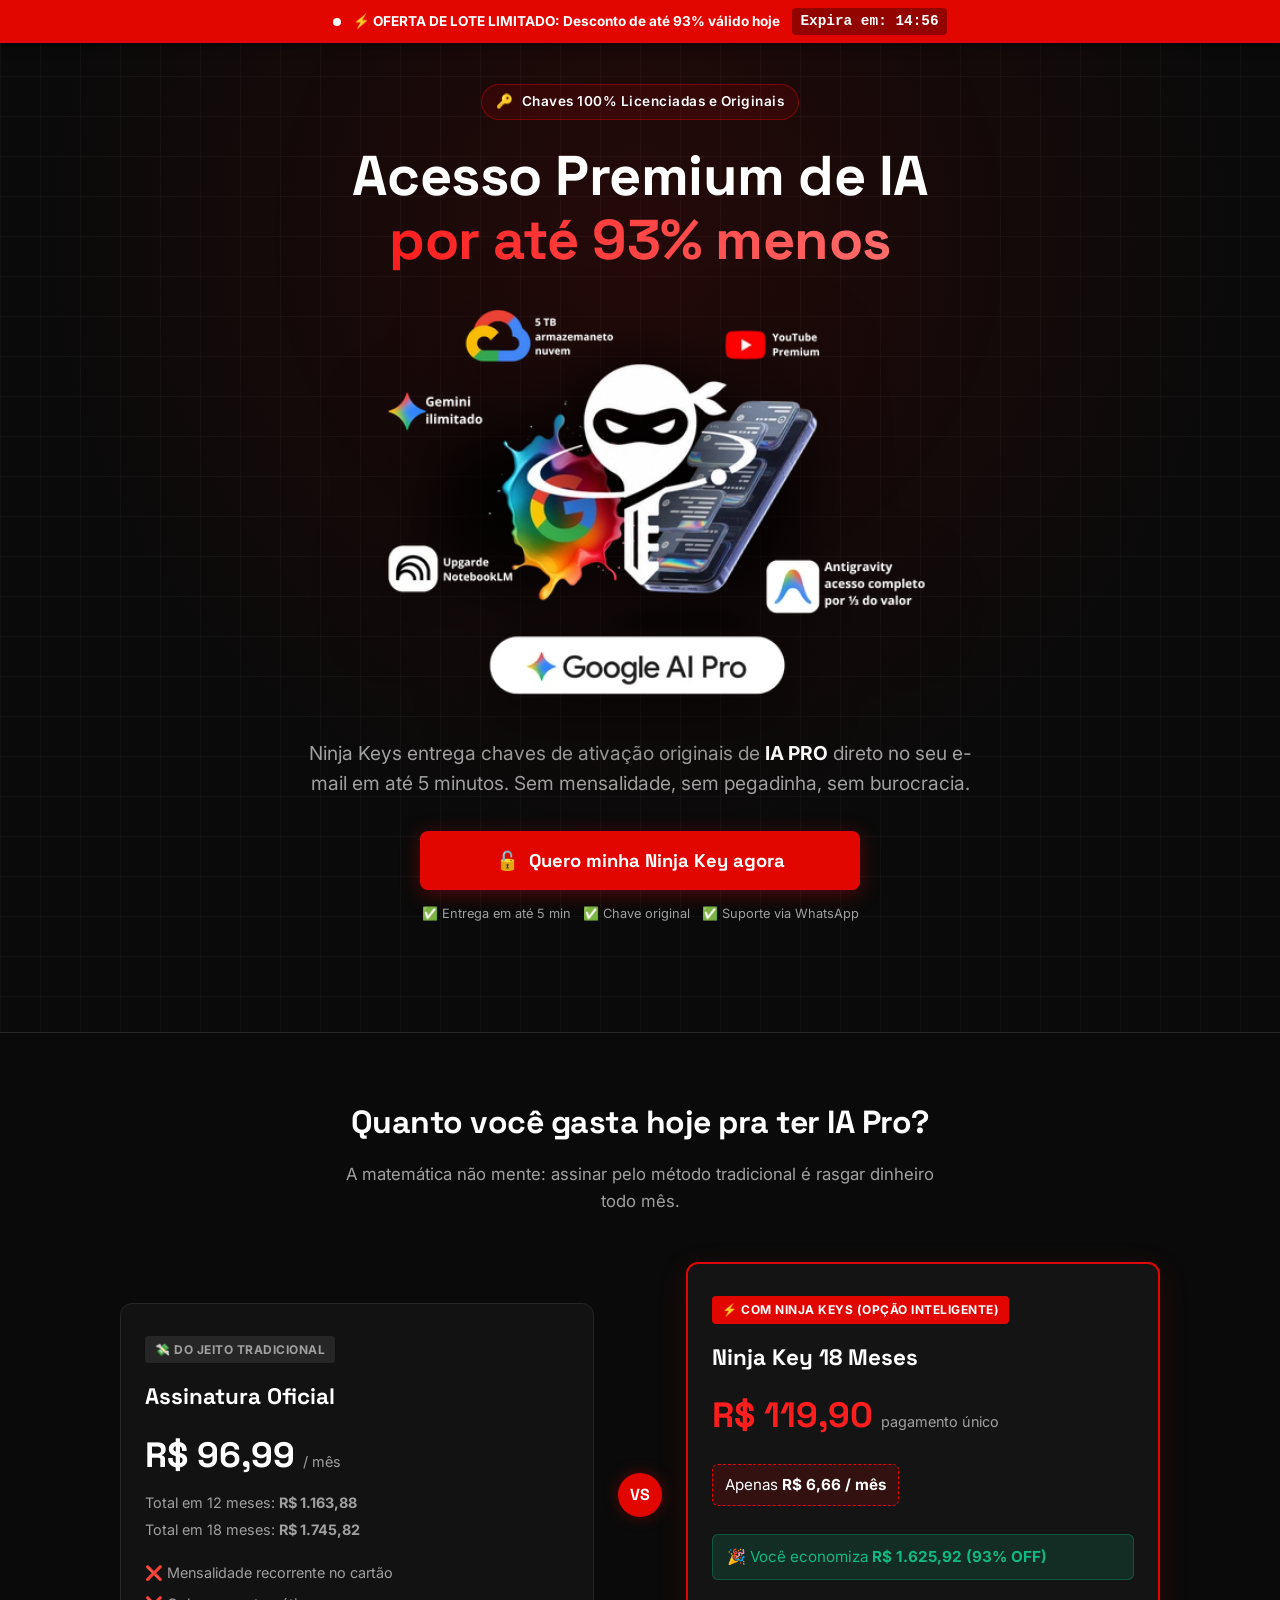
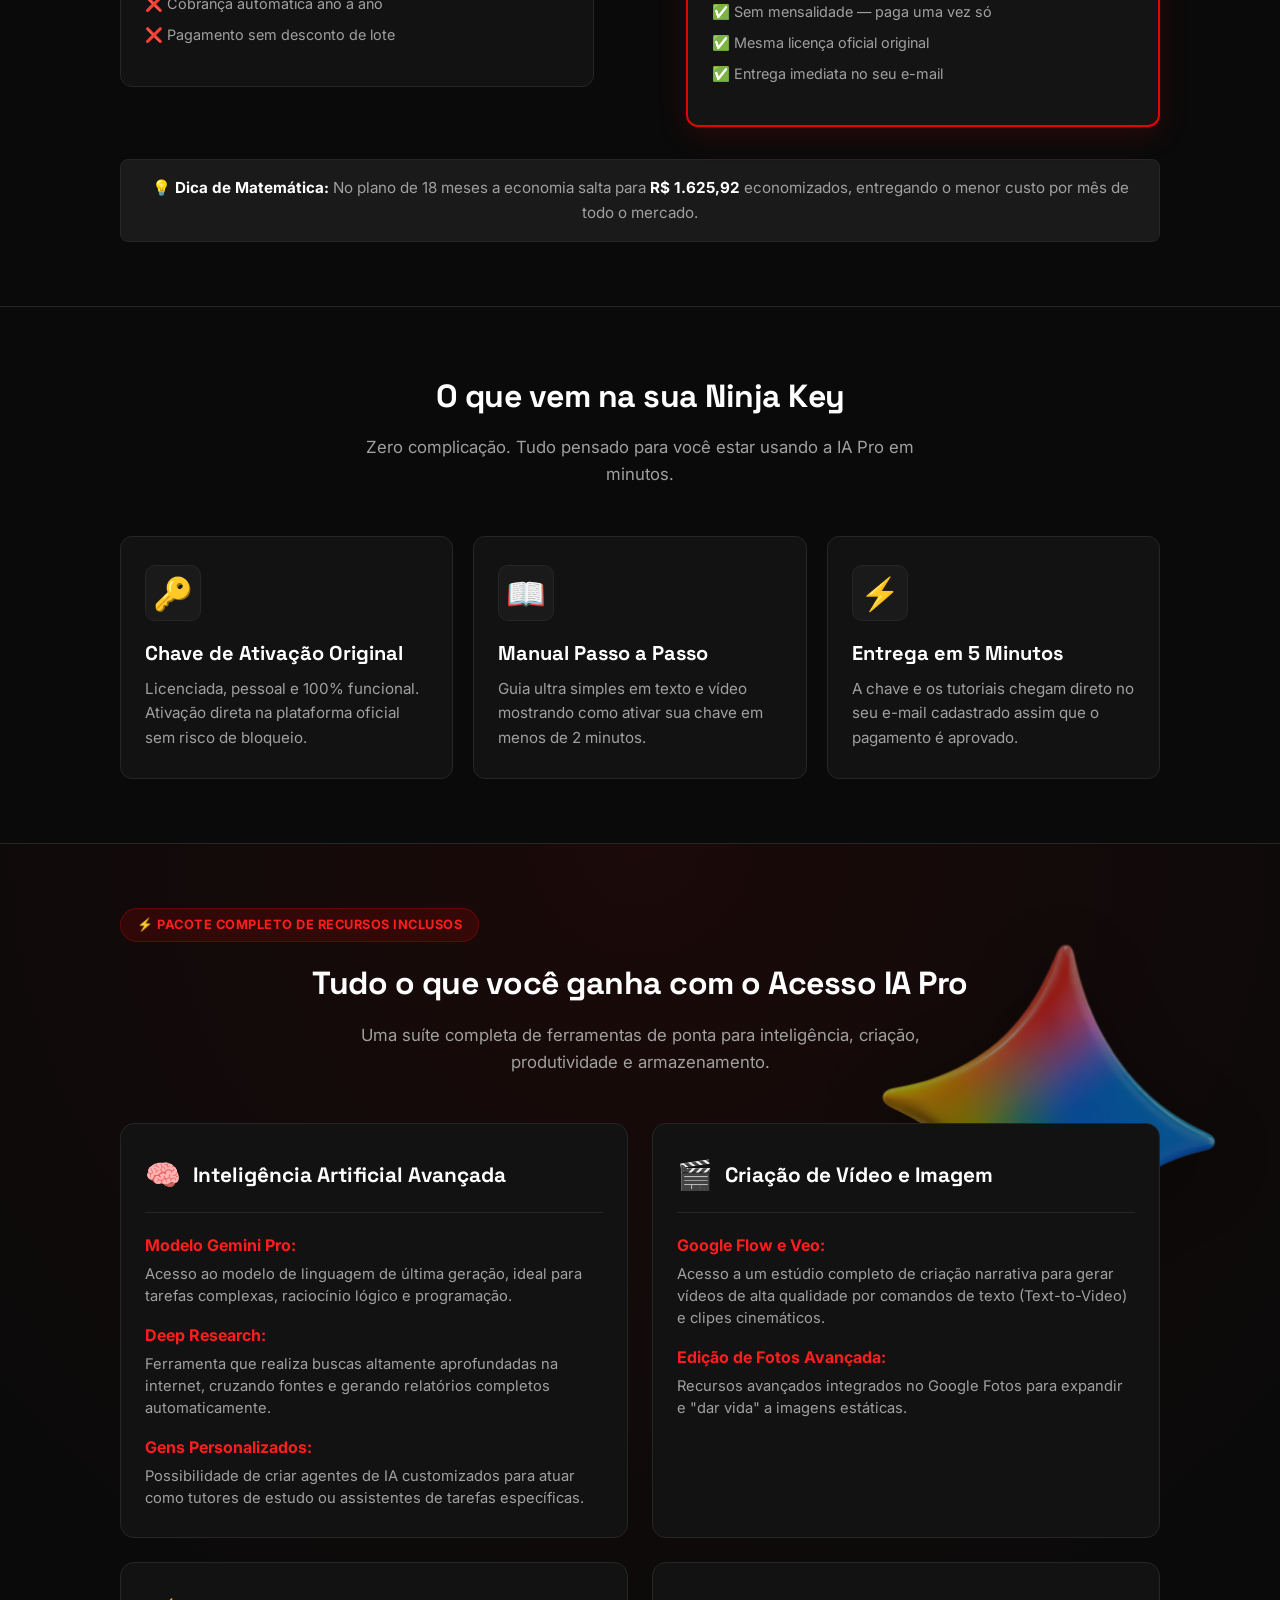
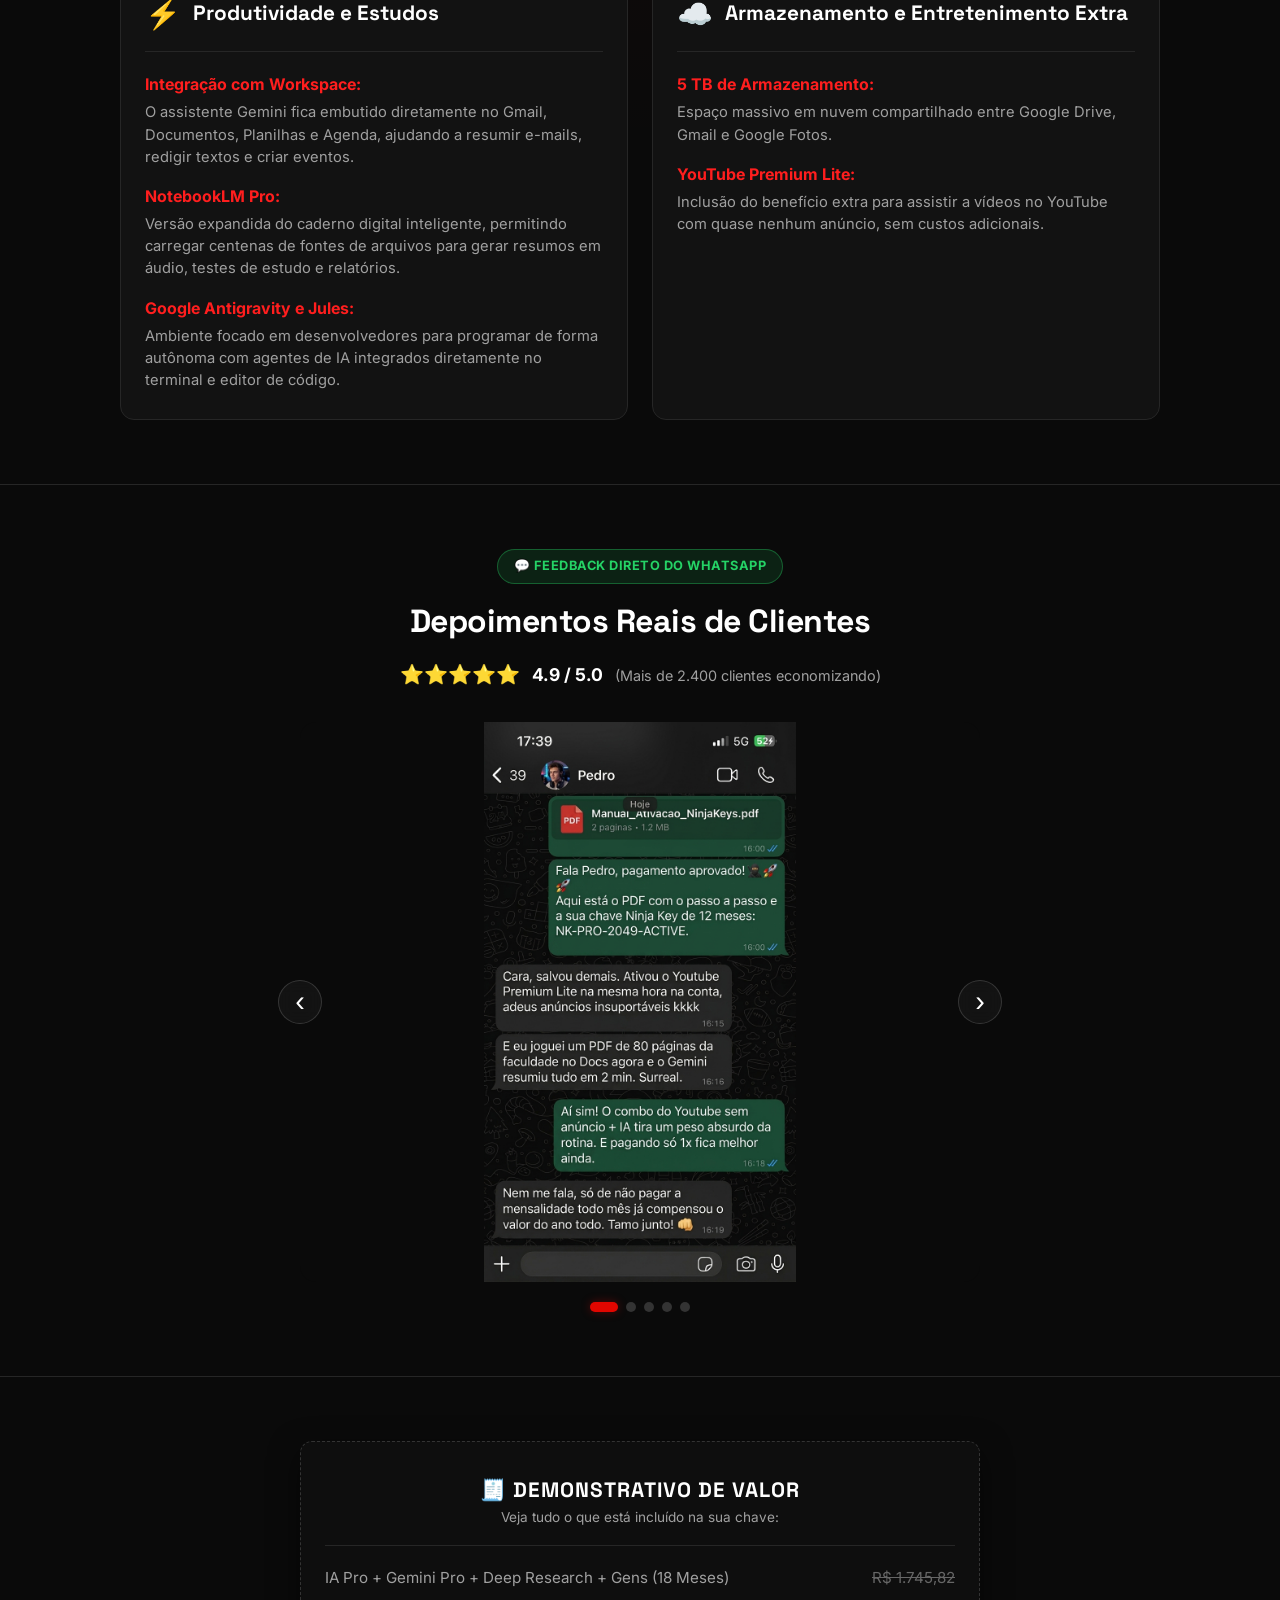
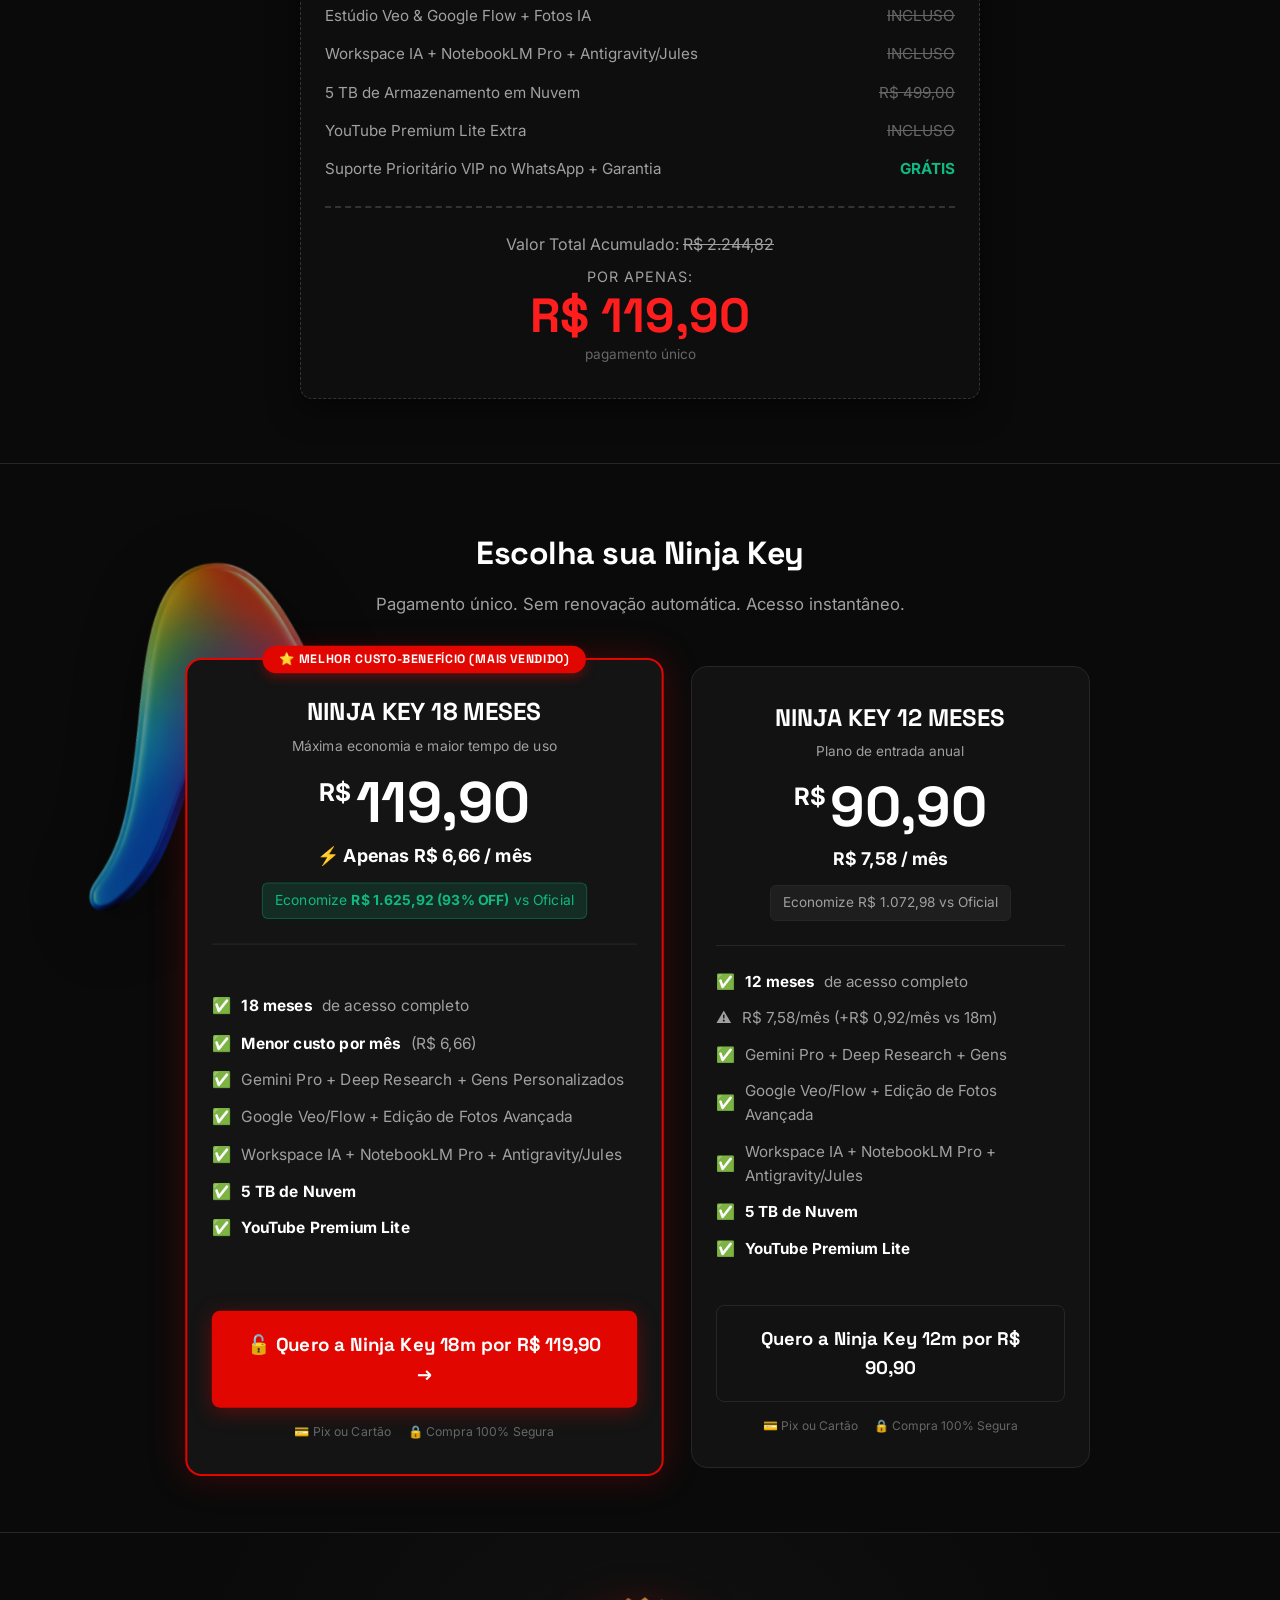
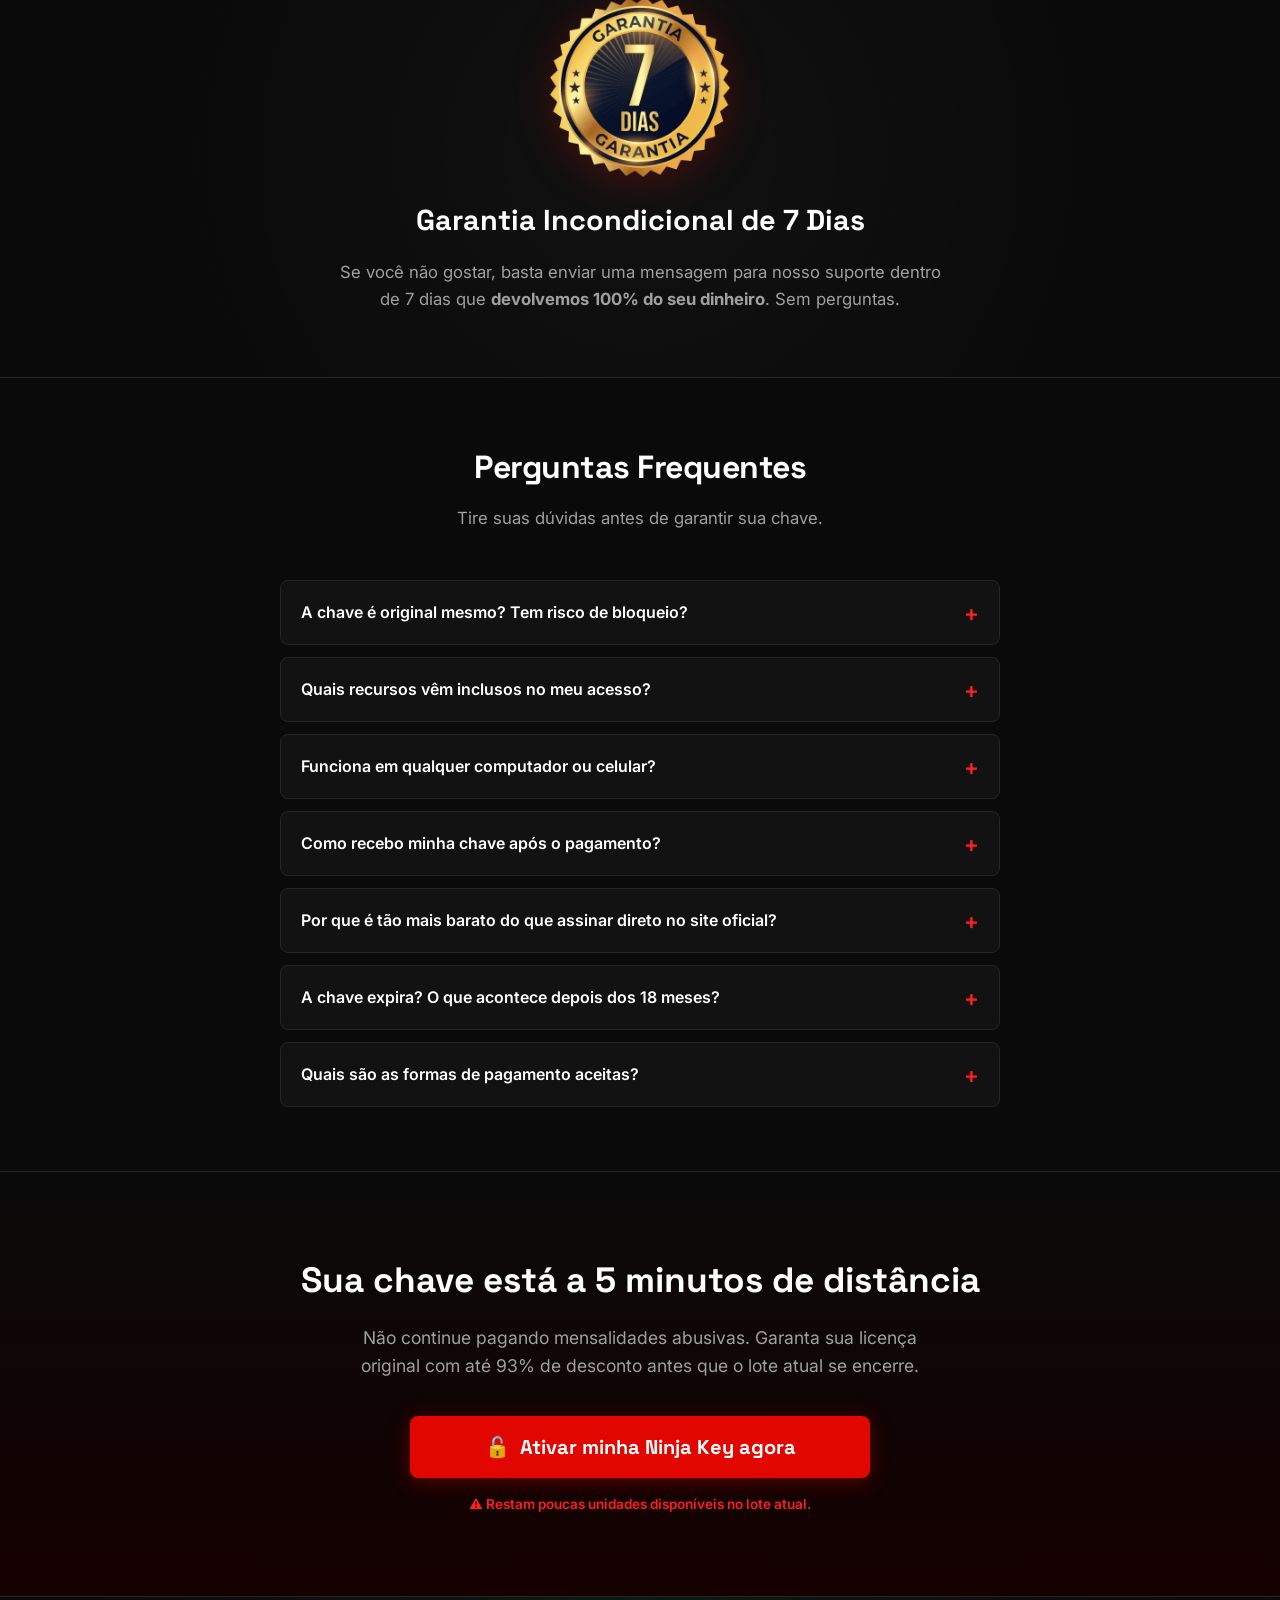
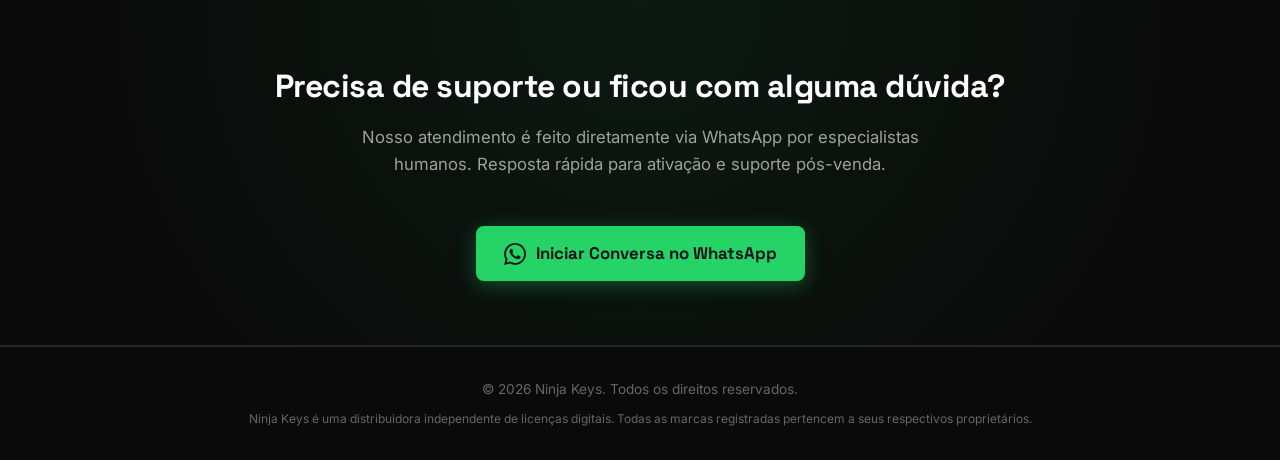
==== commit 26dc2552: "new update" ====
--- a/index.html
+++ b/index.html
@@ -26,7 +26,7 @@
     <div class="urgency-content">
       <span class="urgency-dot"></span>
       <span class="urgency-text desktop-only">⚡ OFERTA DE LOTE LIMITADO: Desconto de até 93% válido hoje</span>
-      <span class="urgency-text mobile-only">⚡ Oferta acaba em:</span>
+      <span class="urgency-text mobile-only">⚡ Oferta limitada acaba em:</span>
       <span class="urgency-timer-box"><span class="desktop-only">Expira em: </span><strong id="timer">14:59</strong></span>
     </div>
   </div>
@@ -45,13 +45,9 @@
         <span class="text-highlight">por até 93% menos</span>
       </h1>
       
-      <!-- HERO VISUAL IMAGE DISPLAY -->
+      <!-- HERO MAIN VISUAL IMAGE -->
       <div class="hero-visual">
-        <img src="img/heroSection IMG.webp" alt="Ninja Keys AI Pro - Licença Oficial e Recursos" class="hero-main-img">
-      </div>
-
-      <div class="hero-brand-logo-wrapper">
-        <img src="img/GoogleAiPrologo.webp" alt="Google AI Pro Logo" class="hero-brand-logo">
+        <img src="img/hero-main.webp" alt="Ninja Keys AI Pro - 5TB Nuvem e Recursos" class="hero-main-img">
       </div>
 
       <p class="hero-subheadline">
@@ -262,12 +258,11 @@
           <span class="whatsapp-badge">💬 FEEDBACK DIRETO DO WHATSAPP</span>
         </div>
         <h2 class="section-title text-center">Depoimentos Reais de Clientes</h2>
-        <p class="section-subtitle text-center">Confira abaixo as conversas e feedbacks reais dos nossos clientes diretamente no nosso atendimento do WhatsApp.</p>
         
         <div class="rating-summary text-center">
           <span class="stars">⭐⭐⭐⭐⭐</span>
-          <span class="rating-score">5.0 / 5.0</span>
-          <span class="rating-count">(Mais de 2.400 clientes atendidos e satisfeitos no WhatsApp)</span>
+          <span class="rating-score">4.9 / 5.0</span>
+          <span class="rating-count">(Mais de 2.400 clientes economizando)</span>
         </div>
 
         <!-- CARROSSEL DE DEPOIMENTOS WHATSAPP -->
@@ -277,82 +272,32 @@
           <div class="testimonials-carousel" id="testimonialsCarousel">
             
             <div class="testimonial-slide active">
-              <div class="whatsapp-card">
-                <div class="whatsapp-card-header">
-                  <span class="wa-status-dot"></span>
-                  <span class="wa-header-title">Conversa Verificada · WhatsApp Ninja Keys</span>
-                  <span class="wa-verified-tag">✓ Cliente Verificado</span>
-                </div>
-                <div class="whatsapp-img-container">
-                  <img src="depoimentos/WhatsApp_chat_dark_mode_replica_202608052323.jpeg" alt="Depoimento WhatsApp Cliente Ninja Keys 1" class="whatsapp-testimonial-img">
-                  <div class="zoom-overlay">
-                    <span>🔍 Clique para ampliar</span>
-                  </div>
-                </div>
+              <div class="whatsapp-img-container">
+                <img src="depoimentos/WhatsApp_chat_dark_mode_replica_202608052323.jpeg" alt="Depoimento WhatsApp Cliente Ninja Keys 1" class="whatsapp-testimonial-img">
               </div>
             </div>
 
             <div class="testimonial-slide">
-              <div class="whatsapp-card">
-                <div class="whatsapp-card-header">
-                  <span class="wa-status-dot"></span>
-                  <span class="wa-header-title">Conversa Verificada · WhatsApp Ninja Keys</span>
-                  <span class="wa-verified-tag">✓ Cliente Verificado</span>
-                </div>
-                <div class="whatsapp-img-container">
-                  <img src="depoimentos/WhatsApp_chat_dark_mode_replica_202608052323_2.jpeg" alt="Depoimento WhatsApp Cliente Ninja Keys 2" class="whatsapp-testimonial-img">
-                  <div class="zoom-overlay">
-                    <span>🔍 Clique para ampliar</span>
-                  </div>
-                </div>
+              <div class="whatsapp-img-container">
+                <img src="depoimentos/WhatsApp_chat_dark_mode_replica_202608052323_2.jpeg" alt="Depoimento WhatsApp Cliente Ninja Keys 2" class="whatsapp-testimonial-img">
               </div>
             </div>
 
             <div class="testimonial-slide">
-              <div class="whatsapp-card">
-                <div class="whatsapp-card-header">
-                  <span class="wa-status-dot"></span>
-                  <span class="wa-header-title">Conversa Verificada · WhatsApp Ninja Keys</span>
-                  <span class="wa-verified-tag">✓ Cliente Verificado</span>
-                </div>
-                <div class="whatsapp-img-container">
-                  <img src="depoimentos/WhatsApp_chat_dark_mode_replica_202608052323_3.jpeg" alt="Depoimento WhatsApp Cliente Ninja Keys 3" class="whatsapp-testimonial-img">
-                  <div class="zoom-overlay">
-                    <span>🔍 Clique para ampliar</span>
-                  </div>
-                </div>
+              <div class="whatsapp-img-container">
+                <img src="depoimentos/WhatsApp_chat_dark_mode_replica_202608052323_3.jpeg" alt="Depoimento WhatsApp Cliente Ninja Keys 3" class="whatsapp-testimonial-img">
               </div>
             </div>
 
             <div class="testimonial-slide">
-              <div class="whatsapp-card">
-                <div class="whatsapp-card-header">
-                  <span class="wa-status-dot"></span>
-                  <span class="wa-header-title">Conversa Verificada · WhatsApp Ninja Keys</span>
-                  <span class="wa-verified-tag">✓ Cliente Verificado</span>
-                </div>
-                <div class="whatsapp-img-container">
-                  <img src="depoimentos/WhatsApp_chat_dark_mode_replica_202608052323_4.jpeg" alt="Depoimento WhatsApp Cliente Ninja Keys 4" class="whatsapp-testimonial-img">
-                  <div class="zoom-overlay">
-                    <span>🔍 Clique para ampliar</span>
-                  </div>
-                </div>
+              <div class="whatsapp-img-container">
+                <img src="depoimentos/WhatsApp_chat_dark_mode_replica_202608052323_4.jpeg" alt="Depoimento WhatsApp Cliente Ninja Keys 4" class="whatsapp-testimonial-img">
               </div>
             </div>
 
             <div class="testimonial-slide">
-              <div class="whatsapp-card">
-                <div class="whatsapp-card-header">
-                  <span class="wa-status-dot"></span>
-                  <span class="wa-header-title">Conversa Verificada · WhatsApp Ninja Keys</span>
-                  <span class="wa-verified-tag">✓ Cliente Verificado</span>
-                </div>
-                <div class="whatsapp-img-container">
-                  <img src="depoimentos/Change_number_39_to_47_202608052323.jpeg" alt="Depoimento WhatsApp Cliente Ninja Keys 5" class="whatsapp-testimonial-img">
-                  <div class="zoom-overlay">
-                    <span>🔍 Clique para ampliar</span>
-                  </div>
-                </div>
+              <div class="whatsapp-img-container">
+                <img src="depoimentos/Change_number_39_to_47_202608052323.jpeg" alt="Depoimento WhatsApp Cliente Ninja Keys 5" class="whatsapp-testimonial-img">
               </div>
             </div>
 
@@ -454,7 +399,7 @@
             </ul>
 
             <div class="plan-footer">
-              <a href="#CHECKOUT_18M" class="cta-button primary-cta pulse-button full-width">
+              <a href="https://pay.cakto.com.br/9ix6yvm_1025492" target="_blank" rel="noopener noreferrer" class="cta-button primary-cta pulse-button full-width">
                 🔓 Quero a Ninja Key 18m por R$ 119,90 →
               </a>
               <div class="plan-trust-icons">
@@ -493,7 +438,7 @@
             </ul>
 
             <div class="plan-footer">
-              <a href="#CHECKOUT_12M" class="cta-button outline-cta full-width">
+              <a href="https://pay.cakto.com.br/6yu4pvh_1025482" target="_blank" rel="noopener noreferrer" class="cta-button outline-cta full-width">
                 Quero a Ninja Key 12m por R$ 90,90
               </a>
               <div class="plan-trust-icons">
@@ -513,10 +458,9 @@
         <!-- ÍCONE OFICIAL DE GARANTIA (garantia.webp) -->
         <img src="garantia.webp" alt="Garantia Incondicional 7 Dias" class="guarantee-img">
         
-        <div class="guarantee-badge">🛡️ RISCO ZERO DE VERDADE</div>
         <h2>Garantia Incondicional de 7 Dias</h2>
         <p>
-          Se por qualquer motivo sua chave não ativar ou você sentir que o produto não atendeu suas expectativas, basta enviar uma mensagem para nosso suporte dentro de 7 dias que <strong>devolvemos 100% do seu dinheiro</strong>. Sem letras miúdas.
+          Se você não gostar, basta enviar uma mensagem para nosso suporte dentro de 7 dias que <strong>devolvemos 100% do seu dinheiro</strong>. Sem perguntas.
         </p>
       </div>
     </section>
@@ -619,6 +563,23 @@
       </div>
     </section>
 
+    <!-- SEÇÃO DE CONTATO E SUPORTE (DIRETA E LIMPA) -->
+    <section class="contact-support-section" id="contato">
+      <div class="container text-center">
+        <h2 class="section-title">Precisa de suporte ou ficou com alguma dúvida?</h2>
+        <p class="section-subtitle">Nosso atendimento é feito diretamente via WhatsApp por especialistas humanos. Resposta rápida para ativação e suporte pós-venda.</p>
+        
+        <div class="contact-btn-wrapper">
+          <a href="https://wa.me/5548988291444?text=Ol%C3%A1!%20Gostaria%20de%20tirar%20algumas%20d%C3%BAvidas%20sobre%20a%20licen%C3%A7a%20Ninja%20Keys%20Google%20AI%20Pro." target="_blank" rel="noopener noreferrer" class="cta-button wa-direct-button">
+            <svg width="22" height="22" viewBox="0 0 24 24" fill="currentColor">
+              <path d="M.057 24l1.687-6.163c-1.041-1.804-1.588-3.849-1.587-5.946.003-6.556 5.338-11.891 11.893-11.891 3.181.001 6.167 1.24 8.413 3.488 2.245 2.248 3.481 5.236 3.48 8.414-.003 6.557-5.338 11.892-11.893 11.892-1.99-.001-3.951-.5-5.688-1.448l-6.305 1.654zm6.597-3.807c1.676.995 3.276 1.591 5.392 1.592 5.448 0 9.886-4.434 9.889-9.885.002-5.462-4.415-9.89-9.881-9.892-5.452 0-9.887 4.434-9.889 9.884-.001 2.225.651 3.891 1.746 5.634l-.999 3.648 3.742-.981zm11.387-5.464c-.074-.124-.272-.198-.57-.347-.297-.149-1.758-.868-2.031-.967-.272-.099-.47-.149-.669.149-.198.297-.768.967-.941 1.165-.173.198-.347.223-.644.074-.297-.149-1.255-.462-2.39-1.475-.883-.788-1.48-1.761-1.653-2.059-.173-.297-.018-.458.13-.606.134-.133.297-.347.446-.521.151-.172.2-.296.3-.495.099-.198.05-.372-.025-.521-.075-.148-.669-1.611-.916-2.206-.242-.579-.487-.501-.669-.51l-.57-.01c-.198 0-.52.074-.792.372s-1.04 1.016-1.04 2.479 1.065 2.876 1.213 3.074c.149.198 2.095 3.2 5.076 4.487.709.306 1.263.489 1.694.626.712.226 1.36.194 1.872.118.571-.085 1.758-.719 2.006-1.413.248-.695.248-1.29.173-1.414z"/>
+            </svg>
+            Iniciar Conversa no WhatsApp
+          </a>
+        </div>
+      </div>
+    </section>
+
   </div> <!-- /main-column -->
 
   <!-- FOOTER -->
--- a/style.css
+++ b/style.css
@@ -84,6 +84,11 @@
   font-size: 0.85rem;
   font-weight: 700;
   box-shadow: 0 2px 10px rgba(0,0,0,0.5);
+  transition: transform 0.35s cubic-bezier(0.16, 1, 0.3, 1);
+}
+
+.urgency-bar.scroll-hidden {
+  transform: translateY(-100%);
 }
 
 .urgency-content {
@@ -131,8 +136,8 @@
     display: inline !important;
   }
   .urgency-bar {
-    padding: 6px 10px;
-    font-size: 0.78rem;
+    padding: 7px 10px;
+    font-size: 0.86rem;
   }
   .urgency-content {
     gap: 6px;
@@ -140,8 +145,8 @@
     white-space: nowrap;
   }
   .urgency-timer-box {
-    padding: 2px 6px;
-    font-size: 0.82rem;
+    padding: 2px 7px;
+    font-size: 0.90rem;
   }
 }
 
@@ -321,7 +326,7 @@
 .hero-visual {
   width: 100%;
   max-width: 760px;
-  margin: 12px 0 0 0;
+  margin: 16px 0 32px 0;
   display: flex;
   justify-content: center;
   align-items: center;
@@ -391,6 +396,14 @@
 }
 
 @media (max-width: 768px) {
+  .hero-visual {
+    margin: 10px 0 28px 0;
+  }
+  .hero-main-img {
+    width: 100%;
+    max-width: 100%;
+    transform: scale(1.08);
+  }
   .floating-bg-decor {
     opacity: 0.35;
     width: 240px;
@@ -722,114 +735,58 @@
 
 .testimonials-carousel {
   width: 100%;
-  overflow: hidden;
   position: relative;
   border-radius: 16px;
-  padding: 4px;
+  min-height: 480px;
+  display: flex;
+  justify-content: center;
+  align-items: center;
 }
 
 .testimonial-slide {
-  display: none;
+  position: absolute;
+  top: 0;
+  left: 0;
   width: 100%;
   opacity: 0;
-  transition: opacity 0.4s ease, transform 0.4s ease;
-  transform: scale(0.98);
+  visibility: hidden;
+  transform: translateX(35px) scale(0.96);
+  transition: opacity 0.45s cubic-bezier(0.16, 1, 0.3, 1), transform 0.45s cubic-bezier(0.16, 1, 0.3, 1), visibility 0.45s;
+  pointer-events: none;
 }
 
 .testimonial-slide.active {
-  display: block;
+  position: relative;
   opacity: 1;
-  transform: scale(1);
-}
-
-.whatsapp-card {
-  background: #111B21;
-  border: 1px solid #222D34;
-  border-radius: 16px;
-  overflow: hidden;
-  box-shadow: 0 12px 36px rgba(0, 0, 0, 0.7);
-  transition: border-color 0.3s ease;
-}
-
-.whatsapp-card:hover {
-  border-color: #25D366;
-}
-
-.whatsapp-card-header {
-  background: #202C33;
-  padding: 12px 18px;
-  display: flex;
-  align-items: center;
-  gap: 10px;
-  border-bottom: 1px solid #222D34;
-}
-
-.wa-status-dot {
-  width: 10px;
-  height: 10px;
-  background: #25D366;
-  border-radius: 50%;
-  box-shadow: 0 0 8px rgba(37, 211, 102, 0.6);
-}
-
-.wa-header-title {
-  font-size: 0.85rem;
-  font-weight: 600;
-  color: #E9EDEF;
-  flex: 1;
-}
-
-.wa-verified-tag {
-  font-size: 0.75rem;
-  color: #25D366;
-  background: rgba(37, 211, 102, 0.15);
-  padding: 3px 8px;
-  border-radius: 12px;
-  font-weight: 600;
+  visibility: visible;
+  transform: translateX(0) scale(1);
+  pointer-events: auto;
 }
 
 .whatsapp-img-container {
   position: relative;
   cursor: pointer;
   overflow: hidden;
-  max-height: 540px;
+  max-height: 560px;
   display: flex;
   justify-content: center;
   align-items: center;
-  background: #0B141A;
+  background: transparent;
+  border-radius: 16px;
 }
 
 .whatsapp-testimonial-img {
   width: 100%;
-  max-height: 540px;
+  max-height: 560px;
   object-fit: contain;
   display: block;
+  border-radius: 16px;
+  box-shadow: 0 10px 30px rgba(0, 0, 0, 0.6);
   transition: transform 0.3s ease;
 }
 
 .whatsapp-img-container:hover .whatsapp-testimonial-img {
   transform: scale(1.02);
-}
-
-.zoom-overlay {
-  position: absolute;
-  bottom: 16px;
-  right: 16px;
-  background: rgba(11, 20, 26, 0.85);
-  color: #E9EDEF;
-  border: 1px solid #222D34;
-  padding: 6px 14px;
-  border-radius: 20px;
-  font-size: 0.8rem;
-  font-weight: 600;
-  pointer-events: none;
-  backdrop-filter: blur(4px);
-  transition: all 0.2s ease;
-}
-
-.whatsapp-img-container:hover .zoom-overlay {
-  background: #25D366;
-  color: #0B141A;
 }
 
 /* CAROUSEL CONTROLS */
@@ -1419,3 +1376,42 @@
     display: none; /* Mobile only */
   }
 }
+
+/* ==========================================================================
+   SEÇÃO DE CONTATO E SUPORTE (LIMPA E DIRETA)
+   ========================================================================== */
+.contact-support-section {
+  background: radial-gradient(circle at 50% 0%, rgba(37, 211, 102, 0.08) 0%, transparent 75%);
+  padding: 64px 0;
+  border-bottom: 1px solid var(--border-dark);
+}
+
+.contact-btn-wrapper {
+  display: flex;
+  justify-content: center;
+  margin-top: 28px;
+}
+
+.wa-direct-button {
+  background: #25D366;
+  color: #0B141A;
+  font-weight: 700;
+  font-size: 1.05rem;
+  padding: 14px 28px;
+  border-radius: 8px;
+  display: inline-flex;
+  align-items: center;
+  gap: 10px;
+  width: auto;
+  max-width: max-content;
+  box-shadow: 0 4px 20px rgba(37, 211, 102, 0.35);
+  transition: all 0.25s cubic-bezier(0.16, 1, 0.3, 1);
+  text-decoration: none;
+}
+
+.wa-direct-button:hover {
+  background: #20BA5A;
+  transform: translateY(-2px);
+  box-shadow: 0 6px 28px rgba(37, 211, 102, 0.55);
+  color: #000;
+}
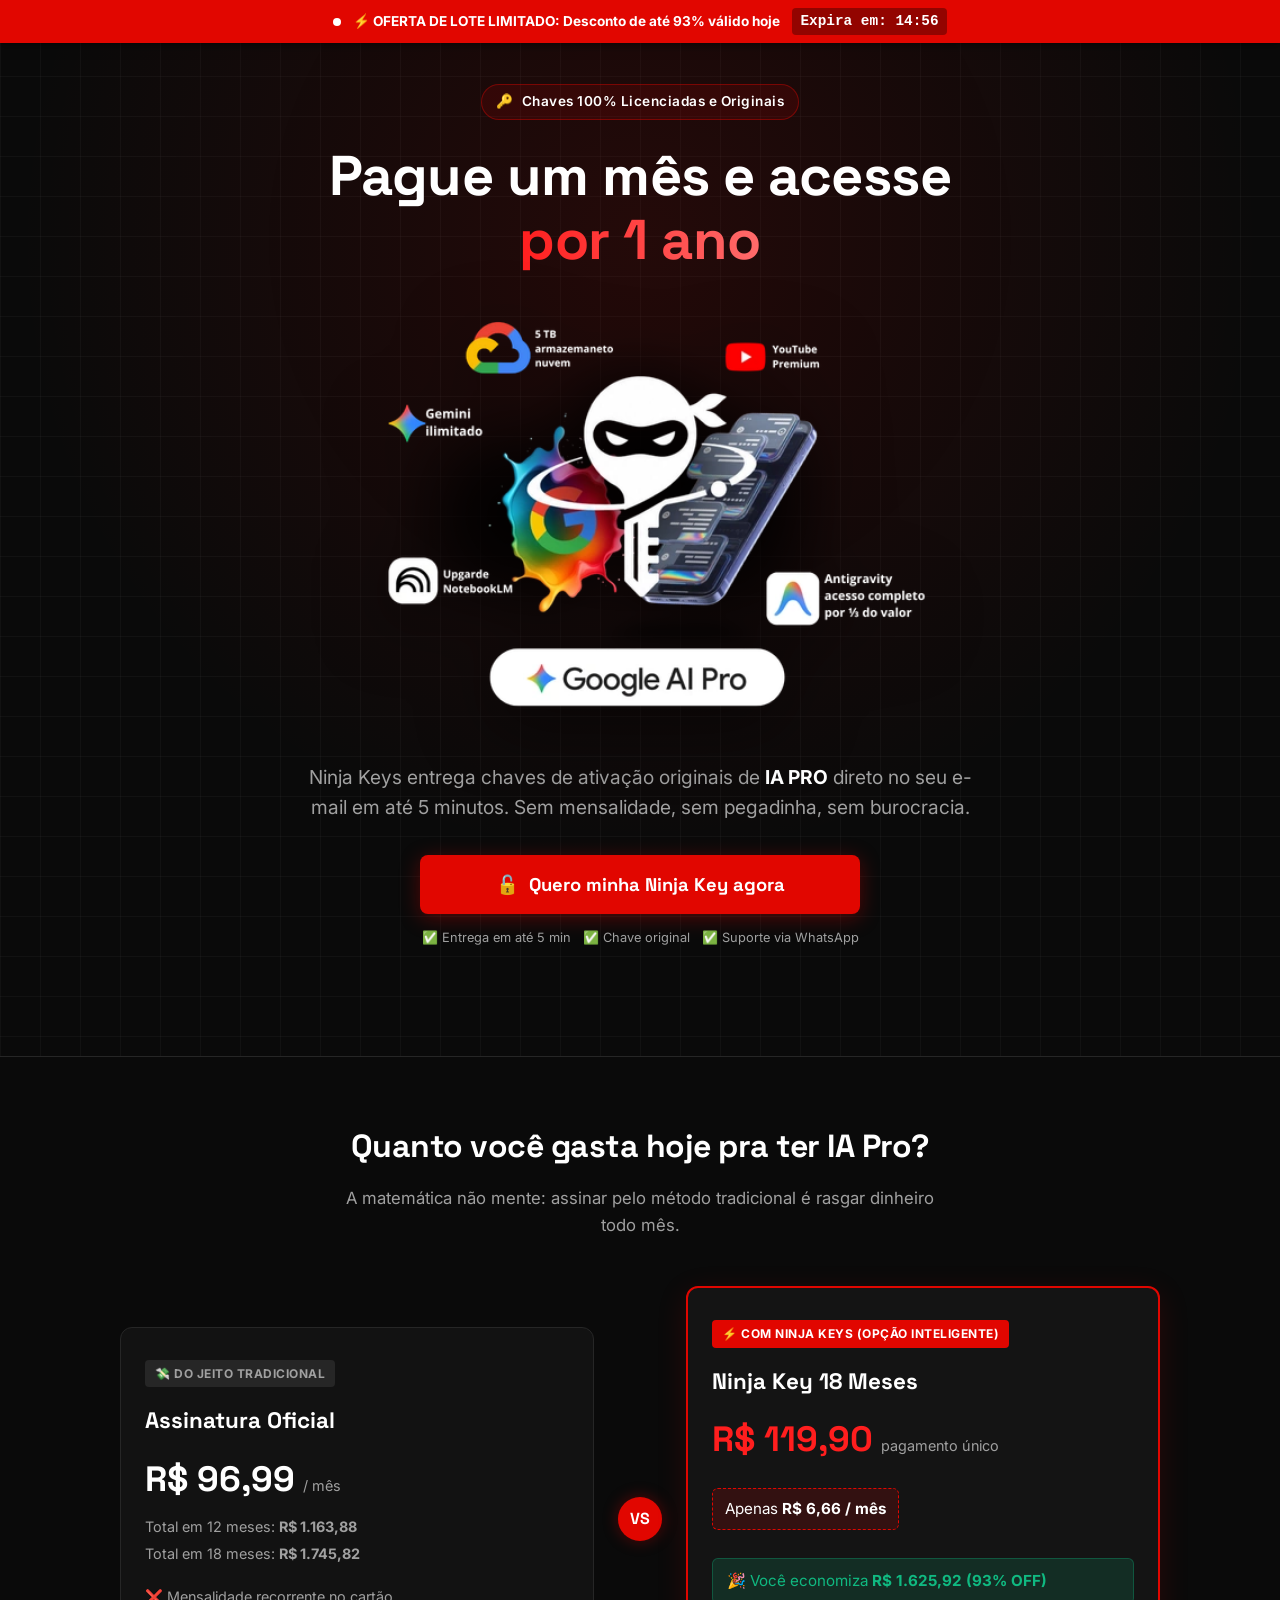
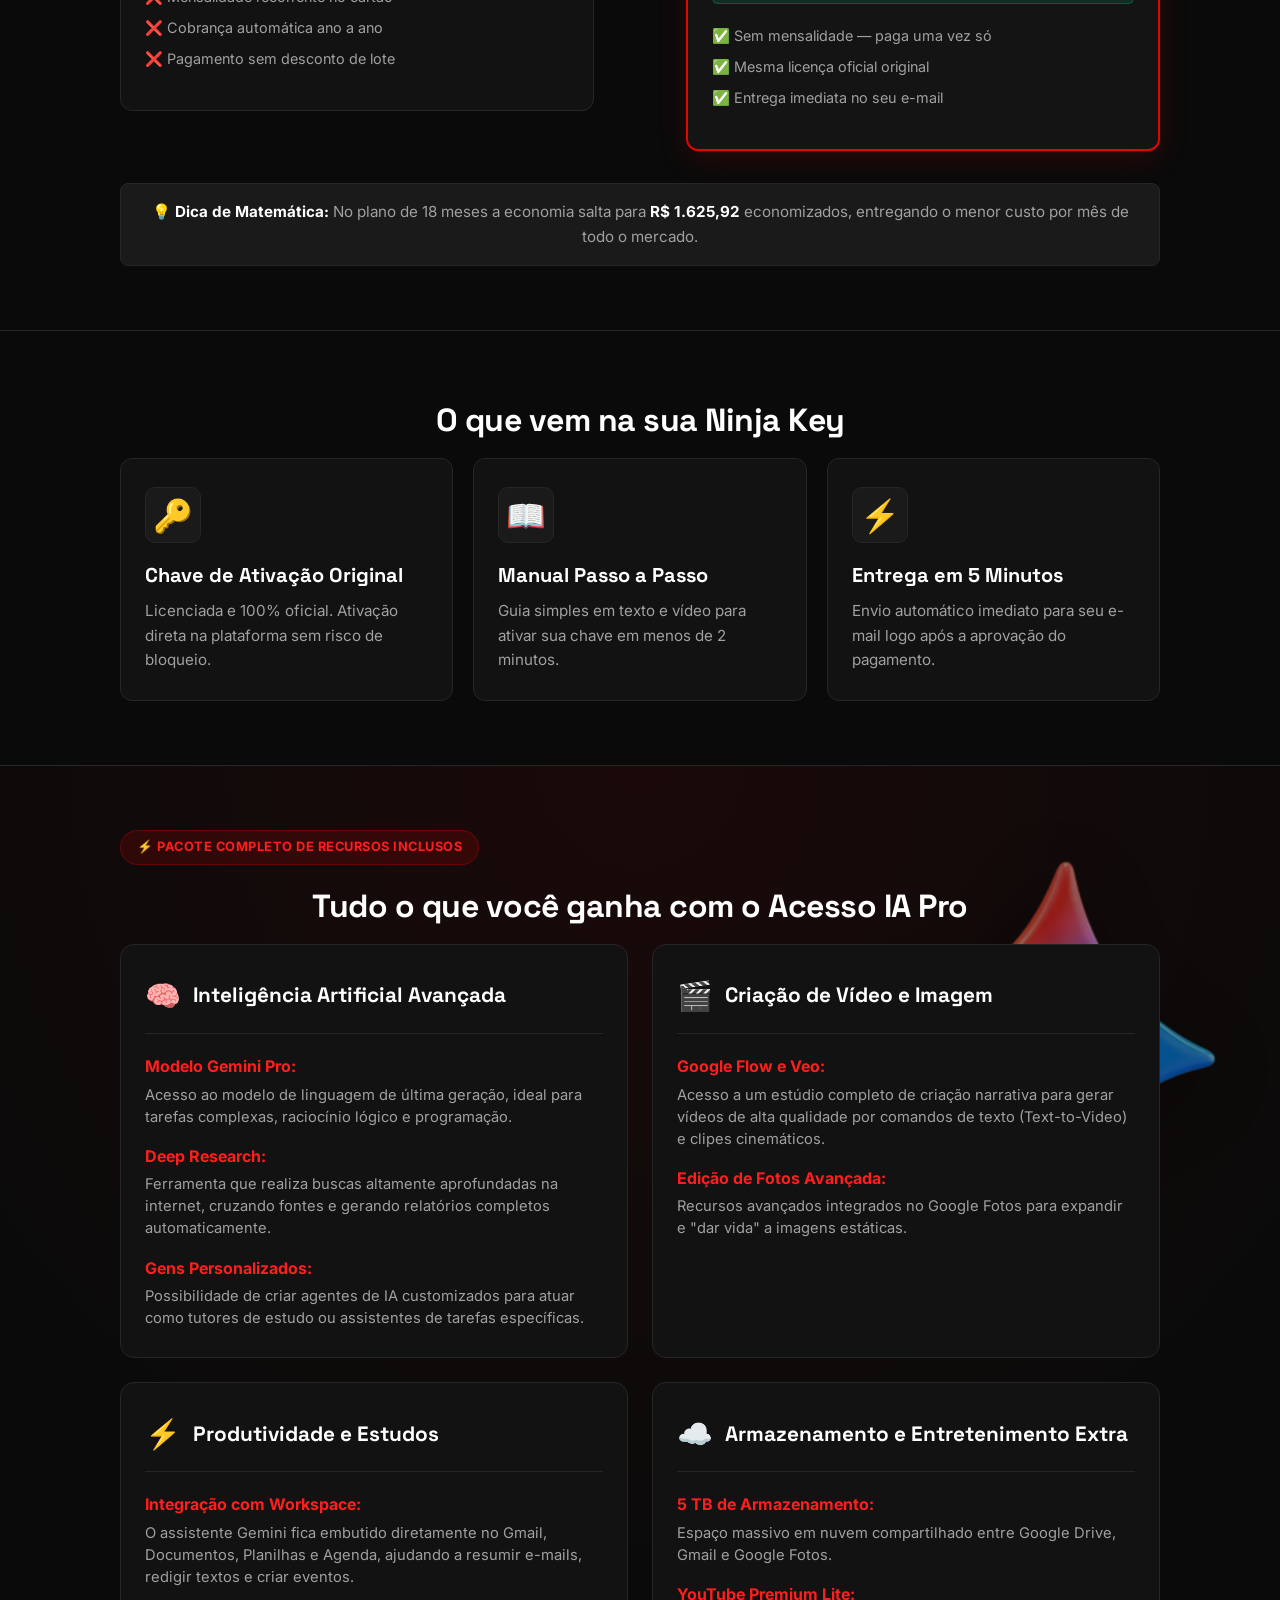
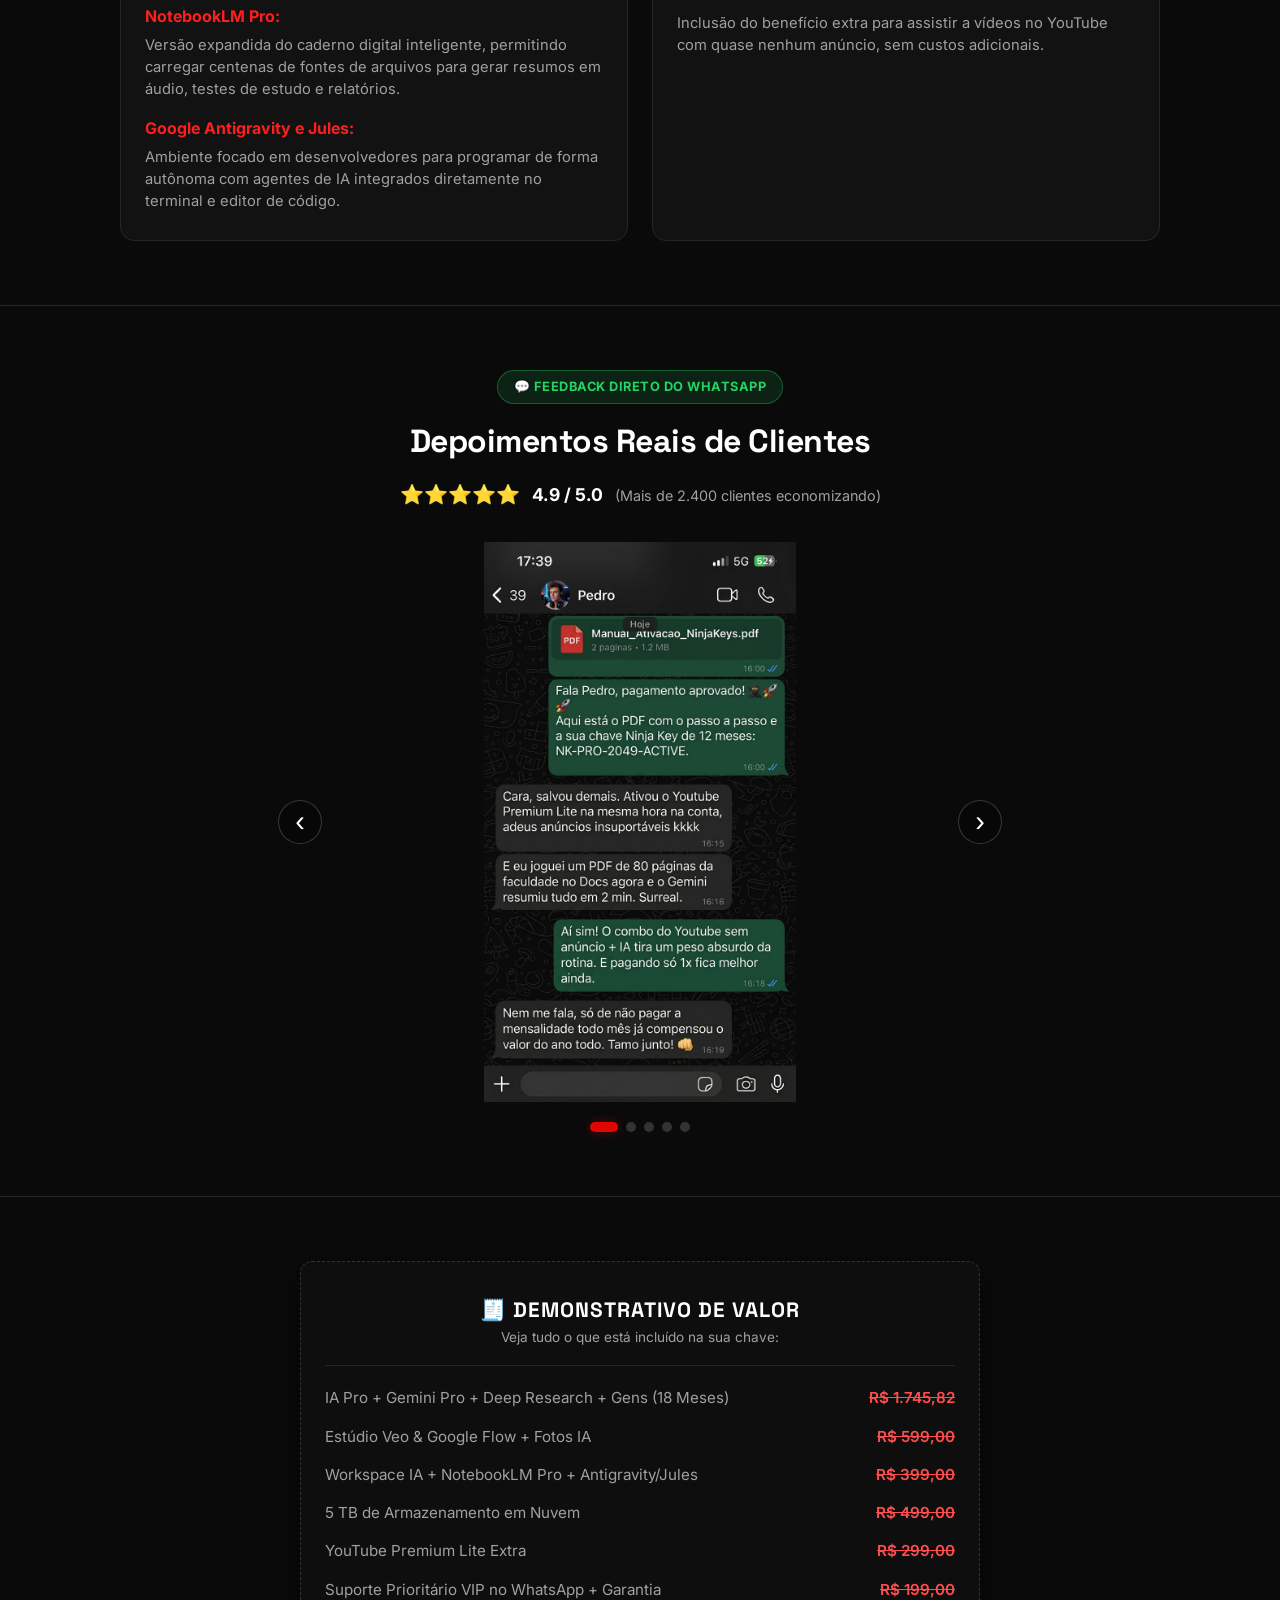
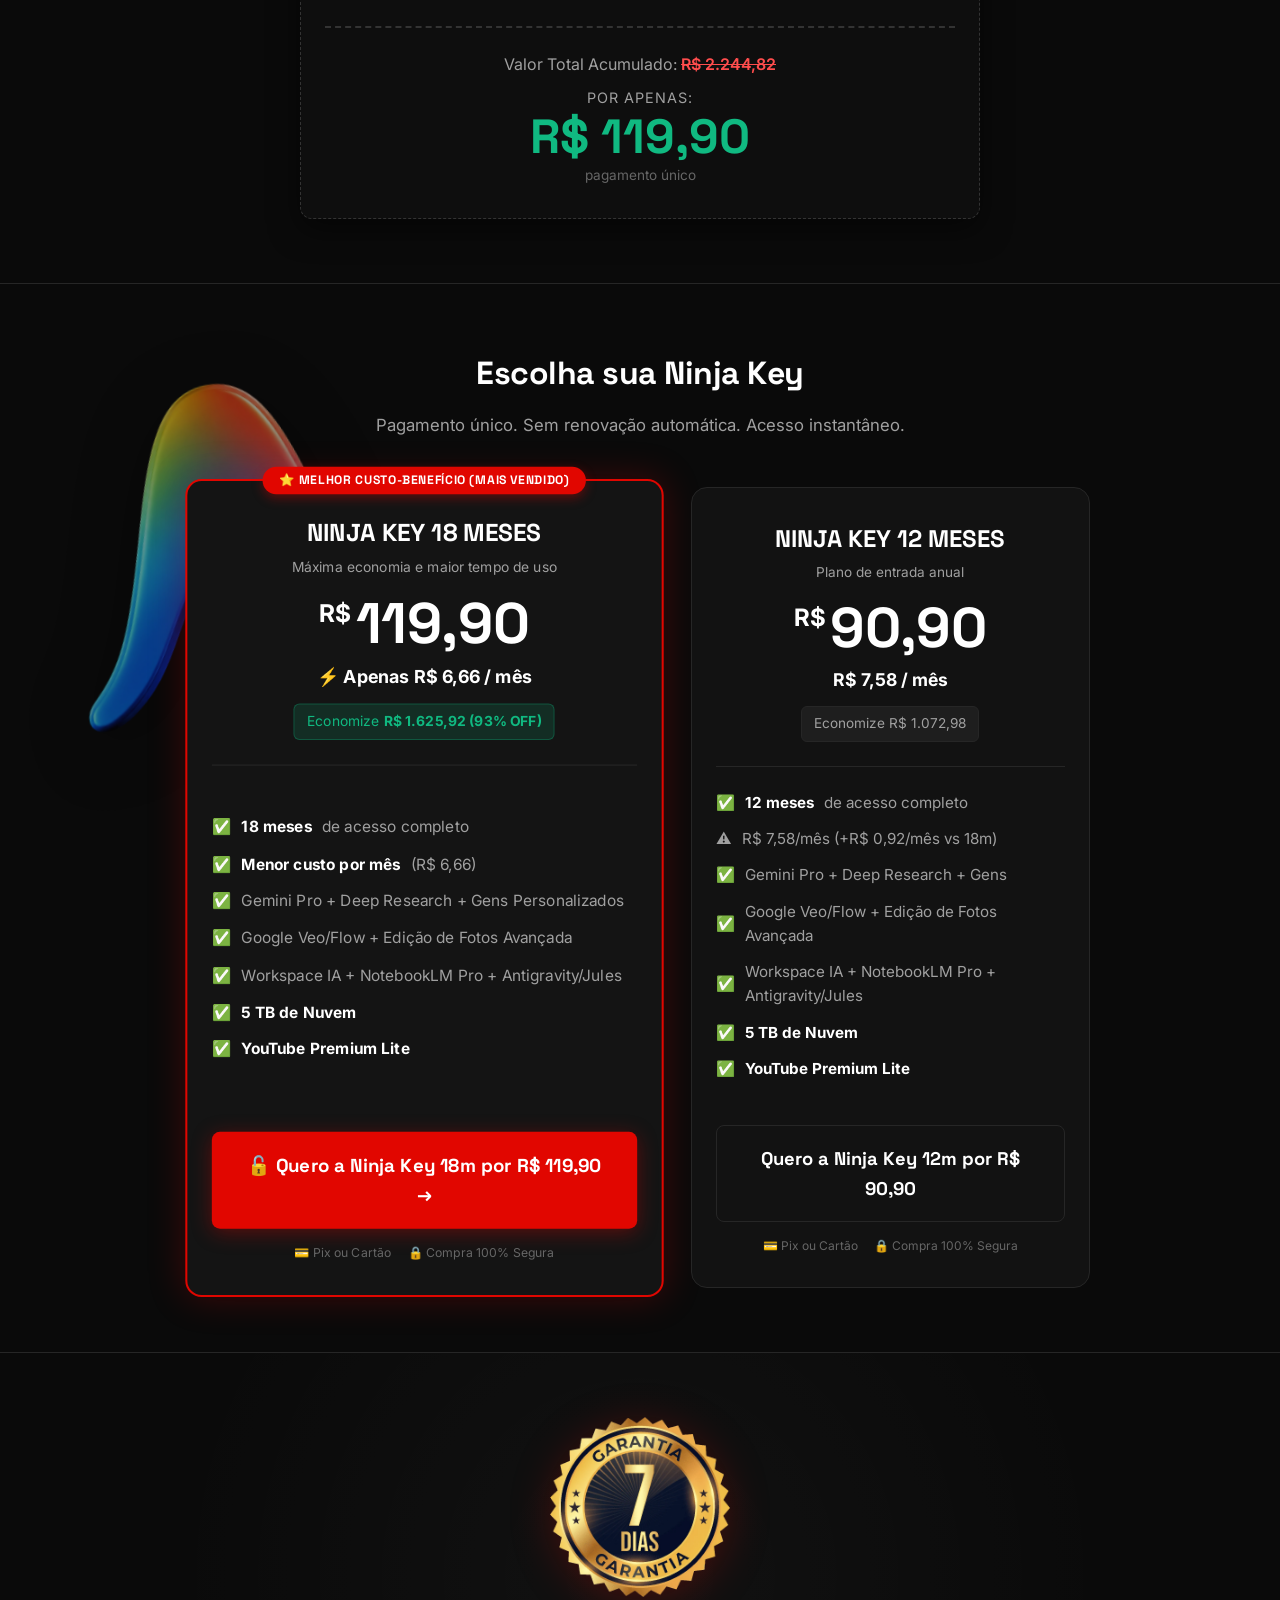
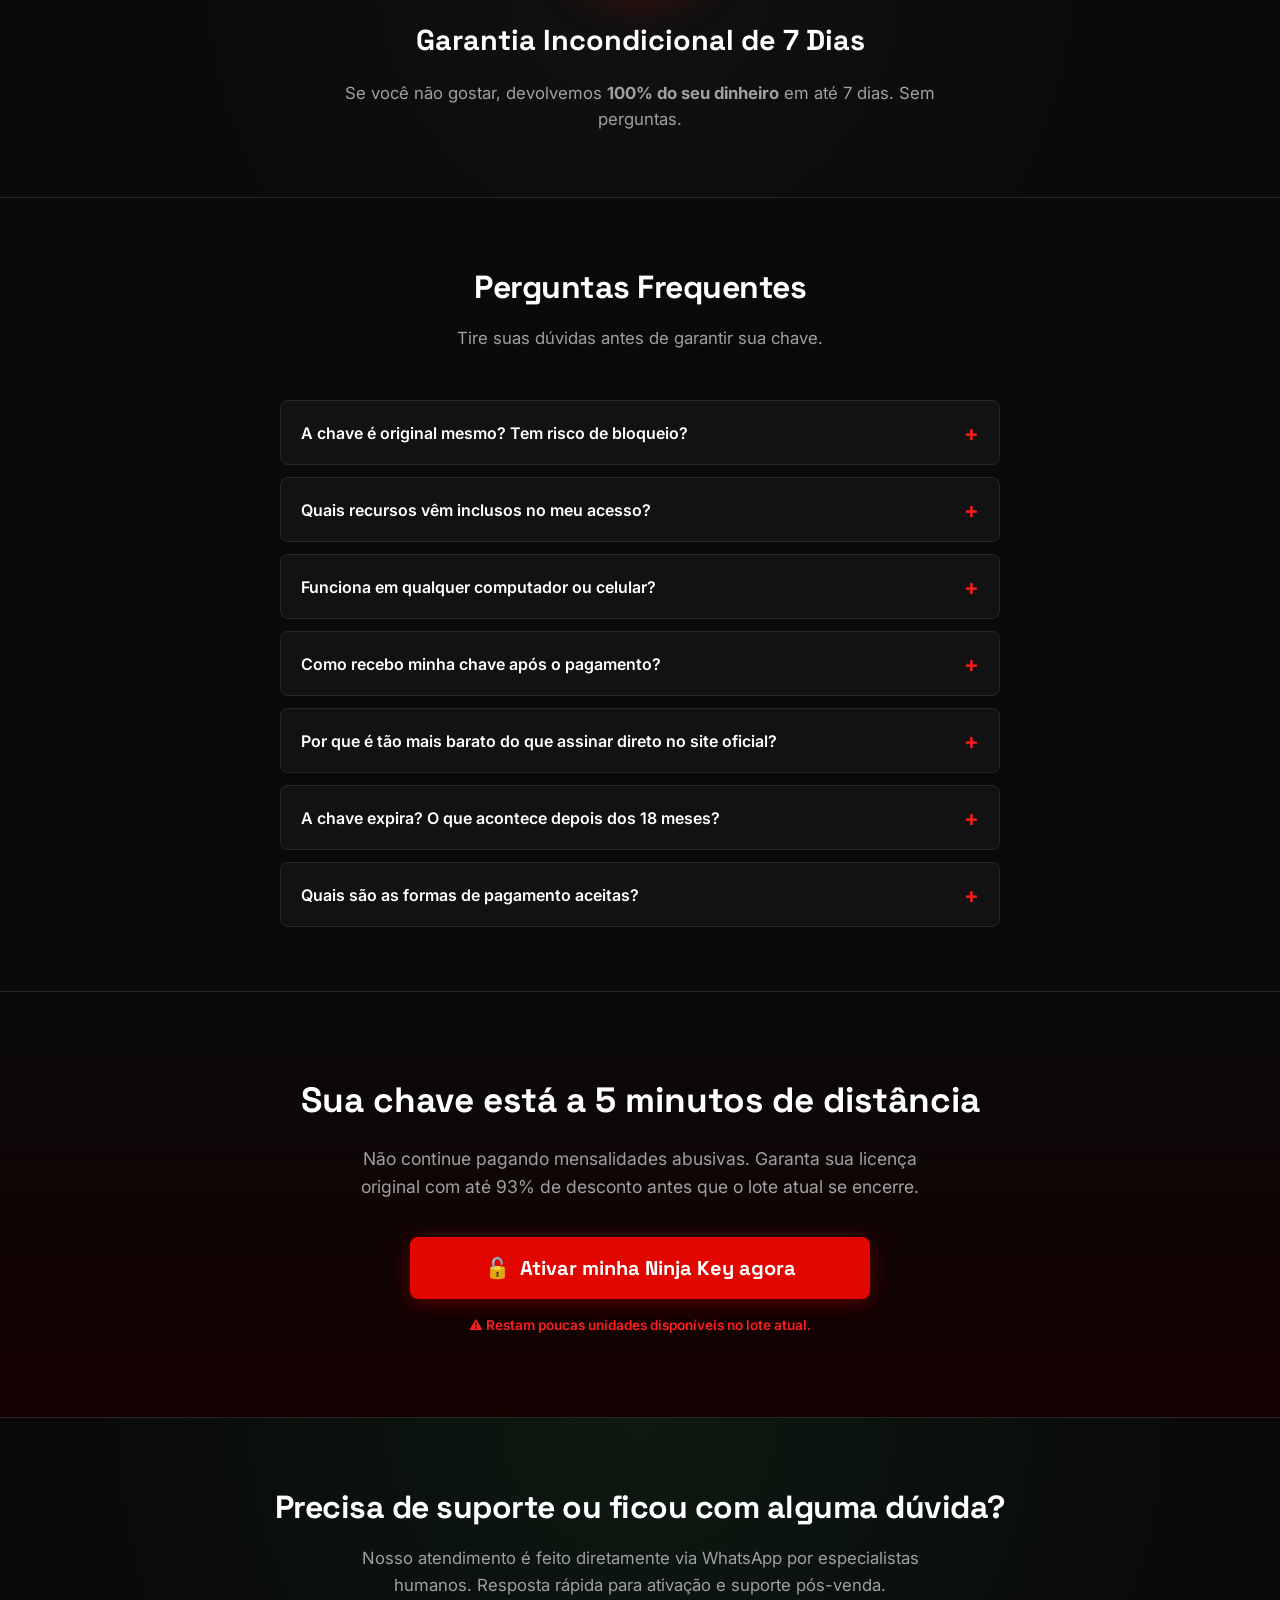
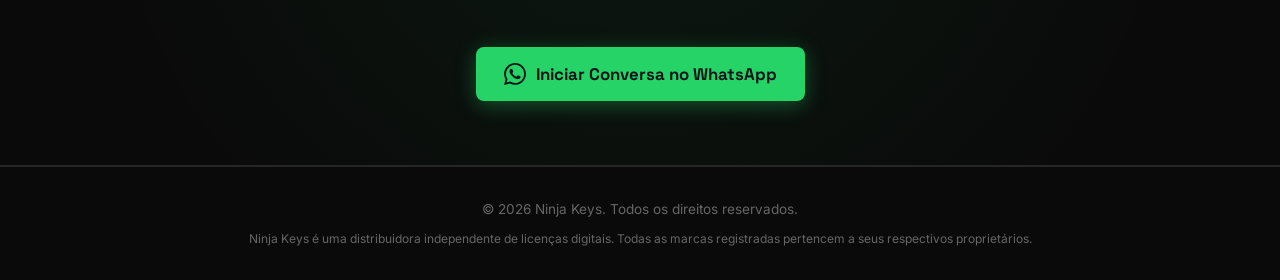
==== commit dc9ad0d8: "clarity, deisgn and texts updates" ====
--- a/index.html
+++ b/index.html
@@ -18,6 +18,15 @@
   <link href="https://fonts.googleapis.com/css2?family=Inter:wght@400;500;600;700&family=Space+Grotesk:wght@600;700;800&display=swap" rel="stylesheet">
   
   <link rel="stylesheet" href="style.css">
+
+  <!-- Microsoft Clarity Analytics -->
+  <script type="text/javascript">
+      (function(c,l,a,r,i,t,y){
+          c[a]=c[a]||function(){(c[a].q=c[a].q||[]).push(arguments)};
+          t=l.createElement(r);t.async=1;t.src="https://www.clarity.ms/tag/"+i;
+          y=l.getElementsByTagName(r)[0];y.parentNode.insertBefore(t,y);
+      })(window, document, "clarity", "script", "xyclykkiae");
+  </script>
 </head>
 <body>
 
@@ -41,8 +50,8 @@
       </div>
       
       <h1 class="hero-title">
-        Acesso Premium de IA<br>
-        <span class="text-highlight">por até 93% menos</span>
+        Pague um mês e acesse<br>
+        <span class="text-highlight">por 1 ano</span>
       </h1>
       
       <!-- HERO MAIN VISUAL IMAGE -->
@@ -131,26 +140,25 @@
     <section class="what-you-get-section">
       <div class="container">
         <h2 class="section-title text-center">O que vem na sua Ninja Key</h2>
-        <p class="section-subtitle text-center">Zero complicação. Tudo pensado para você estar usando a IA Pro em minutos.</p>
 
         <div class="features-grid">
           
           <div class="feature-box">
             <div class="feature-icon-wrapper">🔑</div>
             <h3>Chave de Ativação Original</h3>
-            <p>Licenciada, pessoal e 100% funcional. Ativação direta na plataforma oficial sem risco de bloqueio.</p>
+            <p>Licenciada e 100% oficial. Ativação direta na plataforma sem risco de bloqueio.</p>
           </div>
 
           <div class="feature-box">
             <div class="feature-icon-wrapper">📖</div>
             <h3>Manual Passo a Passo</h3>
-            <p>Guia ultra simples em texto e vídeo mostrando como ativar sua chave em menos de 2 minutos.</p>
+            <p>Guia simples em texto e vídeo para ativar sua chave em menos de 2 minutos.</p>
           </div>
 
           <div class="feature-box">
             <div class="feature-icon-wrapper">⚡</div>
             <h3>Entrega em 5 Minutos</h3>
-            <p>A chave e os tutoriais chegam direto no seu e-mail cadastrado assim que o pagamento é aprovado.</p>
+            <p>Envio automático imediato para seu e-mail logo após a aprovação do pagamento.</p>
           </div>
 
         </div>
@@ -163,7 +171,6 @@
       <div class="container">
         <div class="stack-badge text-center">⚡ PACOTE COMPLETO DE RECURSOS INCLUSOS</div>
         <h2 class="section-title text-center">Tudo o que você ganha com o Acesso IA Pro</h2>
-        <p class="section-subtitle text-center">Uma suíte completa de ferramentas de ponta para inteligência, criação, produtividade e armazenamento.</p>
 
         <div class="pro-stack-grid">
           
@@ -322,37 +329,37 @@
           <div class="receipt-items">
             <div class="receipt-row">
               <span>IA Pro + Gemini Pro + Deep Research + Gens (18 Meses)</span>
-              <span class="old-val">R$ 1.745,82</span>
+              <span class="strikethrough-red">R$ 1.745,82</span>
             </div>
             <div class="receipt-row">
               <span>Estúdio Veo & Google Flow + Fotos IA</span>
-              <span class="old-val">INCLUSO</span>
+              <span class="strikethrough-red">R$ 599,00</span>
             </div>
             <div class="receipt-row">
               <span>Workspace IA + NotebookLM Pro + Antigravity/Jules</span>
-              <span class="old-val">INCLUSO</span>
+              <span class="strikethrough-red">R$ 399,00</span>
             </div>
             <div class="receipt-row">
               <span>5 TB de Armazenamento em Nuvem</span>
-              <span class="old-val">R$ 499,00</span>
+              <span class="strikethrough-red">R$ 499,00</span>
             </div>
             <div class="receipt-row">
               <span>YouTube Premium Lite Extra</span>
-              <span class="old-val">INCLUSO</span>
+              <span class="strikethrough-red">R$ 299,00</span>
             </div>
             <div class="receipt-row">
               <span>Suporte Prioritário VIP no WhatsApp + Garantia</span>
-              <span class="free-val">GRÁTIS</span>
+              <span class="strikethrough-red">R$ 199,00</span>
             </div>
           </div>
 
           <div class="receipt-divider"></div>
 
           <div class="receipt-total">
-            <div class="total-label">Valor Total Acumulado: <del>R$ 2.244,82</del></div>
+            <div class="total-label">Valor Total Acumulado: <span class="strikethrough-red">R$ 2.244,82</span></div>
             <div class="final-offer-price">
               <span class="offer-prefix">Por apenas:</span>
-              <span class="price-amount">R$ 119,90</span>
+              <span class="price-amount text-green-accent">R$ 119,90</span>
               <span class="offer-suffix">pagamento único</span>
             </div>
           </div>
@@ -384,7 +391,7 @@
                 ⚡ Apenas <strong>R$ 6,66 / mês</strong>
               </div>
               <div class="plan-savings-badge">
-                Economize <strong>R$ 1.625,92 (93% OFF)</strong> vs Oficial
+                Economize <strong>R$ 1.625,92 (93% OFF)</strong>
               </div>
             </div>
 
@@ -423,7 +430,7 @@
                 R$ 7,58 / mês
               </div>
               <div class="plan-savings-badge neutral">
-                Economize R$ 1.072,98 vs Oficial
+                Economize R$ 1.072,98
               </div>
             </div>
 
@@ -460,7 +467,7 @@
         
         <h2>Garantia Incondicional de 7 Dias</h2>
         <p>
-          Se você não gostar, basta enviar uma mensagem para nosso suporte dentro de 7 dias que <strong>devolvemos 100% do seu dinheiro</strong>. Sem perguntas.
+          Se você não gostar, devolvemos <strong>100% do seu dinheiro</strong> em até 7 dias. Sem perguntas.
         </p>
       </div>
     </section>
--- a/style.css
+++ b/style.css
@@ -326,7 +326,7 @@
 .hero-visual {
   width: 100%;
   max-width: 760px;
-  margin: 16px 0 32px 0;
+  margin: 28px 0 44px 0;
   display: flex;
   justify-content: center;
   align-items: center;
@@ -397,12 +397,14 @@
 
 @media (max-width: 768px) {
   .hero-visual {
-    margin: 10px 0 28px 0;
+    margin: 20px 0 40px 0;
+    width: 100%;
+    overflow: visible;
   }
   .hero-main-img {
     width: 100%;
     max-width: 100%;
-    transform: scale(1.08);
+    transform: scale(1.22);
   }
   .floating-bg-decor {
     opacity: 0.35;
@@ -772,7 +774,7 @@
   justify-content: center;
   align-items: center;
   background: transparent;
-  border-radius: 16px;
+  border-radius: 20px;
 }
 
 .whatsapp-testimonial-img {
@@ -780,7 +782,7 @@
   max-height: 560px;
   object-fit: contain;
   display: block;
-  border-radius: 16px;
+  border-radius: 20px;
   box-shadow: 0 10px 30px rgba(0, 0, 0, 0.6);
   transition: transform 0.3s ease;
 }
@@ -798,8 +800,8 @@
   width: 44px;
   height: 44px;
   border-radius: 50%;
-  background: rgba(20, 20, 20, 0.9);
-  border: 1px solid rgba(255, 255, 255, 0.15);
+  background: rgba(0, 0, 0, 0.25);
+  border: 1px solid rgba(255, 255, 255, 0.2);
   color: var(--text-white);
   font-size: 1.8rem;
   line-height: 1;
@@ -808,14 +810,13 @@
   justify-content: center;
   cursor: pointer;
   transition: all 0.2s ease;
-  backdrop-filter: blur(8px);
+  backdrop-filter: blur(4px);
 }
 
 .carousel-btn:hover {
-  background: var(--action-red);
-  border-color: var(--action-red);
-  transform: translateY(-50%) scale(1.1);
-  box-shadow: 0 0 15px var(--action-red-glow);
+  background: rgba(0, 0, 0, 0.65);
+  border-color: rgba(255, 255, 255, 0.4);
+  transform: translateY(-50%) scale(1.08);
 }
 
 .prev-btn { left: -22px; }
@@ -936,6 +937,7 @@
   display: flex;
   justify-content: space-between;
   align-items: center;
+  gap: 10px;
   color: var(--text-muted);
 }
 
@@ -944,9 +946,35 @@
   color: #666666;
 }
 
+.strikethrough-red {
+  color: #FF4D4D !important;
+  text-decoration: line-through !important;
+  font-weight: 600;
+  white-space: nowrap !important;
+  flex-shrink: 0 !important;
+}
+
+.text-green-accent {
+  color: #10B981 !important;
+  font-weight: 800;
+}
+
 .free-val {
   color: var(--success-green);
   font-weight: bold;
+}
+
+@media (max-width: 767px) {
+  .receipt-box {
+    padding: 24px 14px;
+  }
+  .receipt-items {
+    font-size: 0.84rem;
+    gap: 12px;
+  }
+  .strikethrough-red {
+    font-size: 0.84rem;
+  }
 }
 
 .receipt-divider {
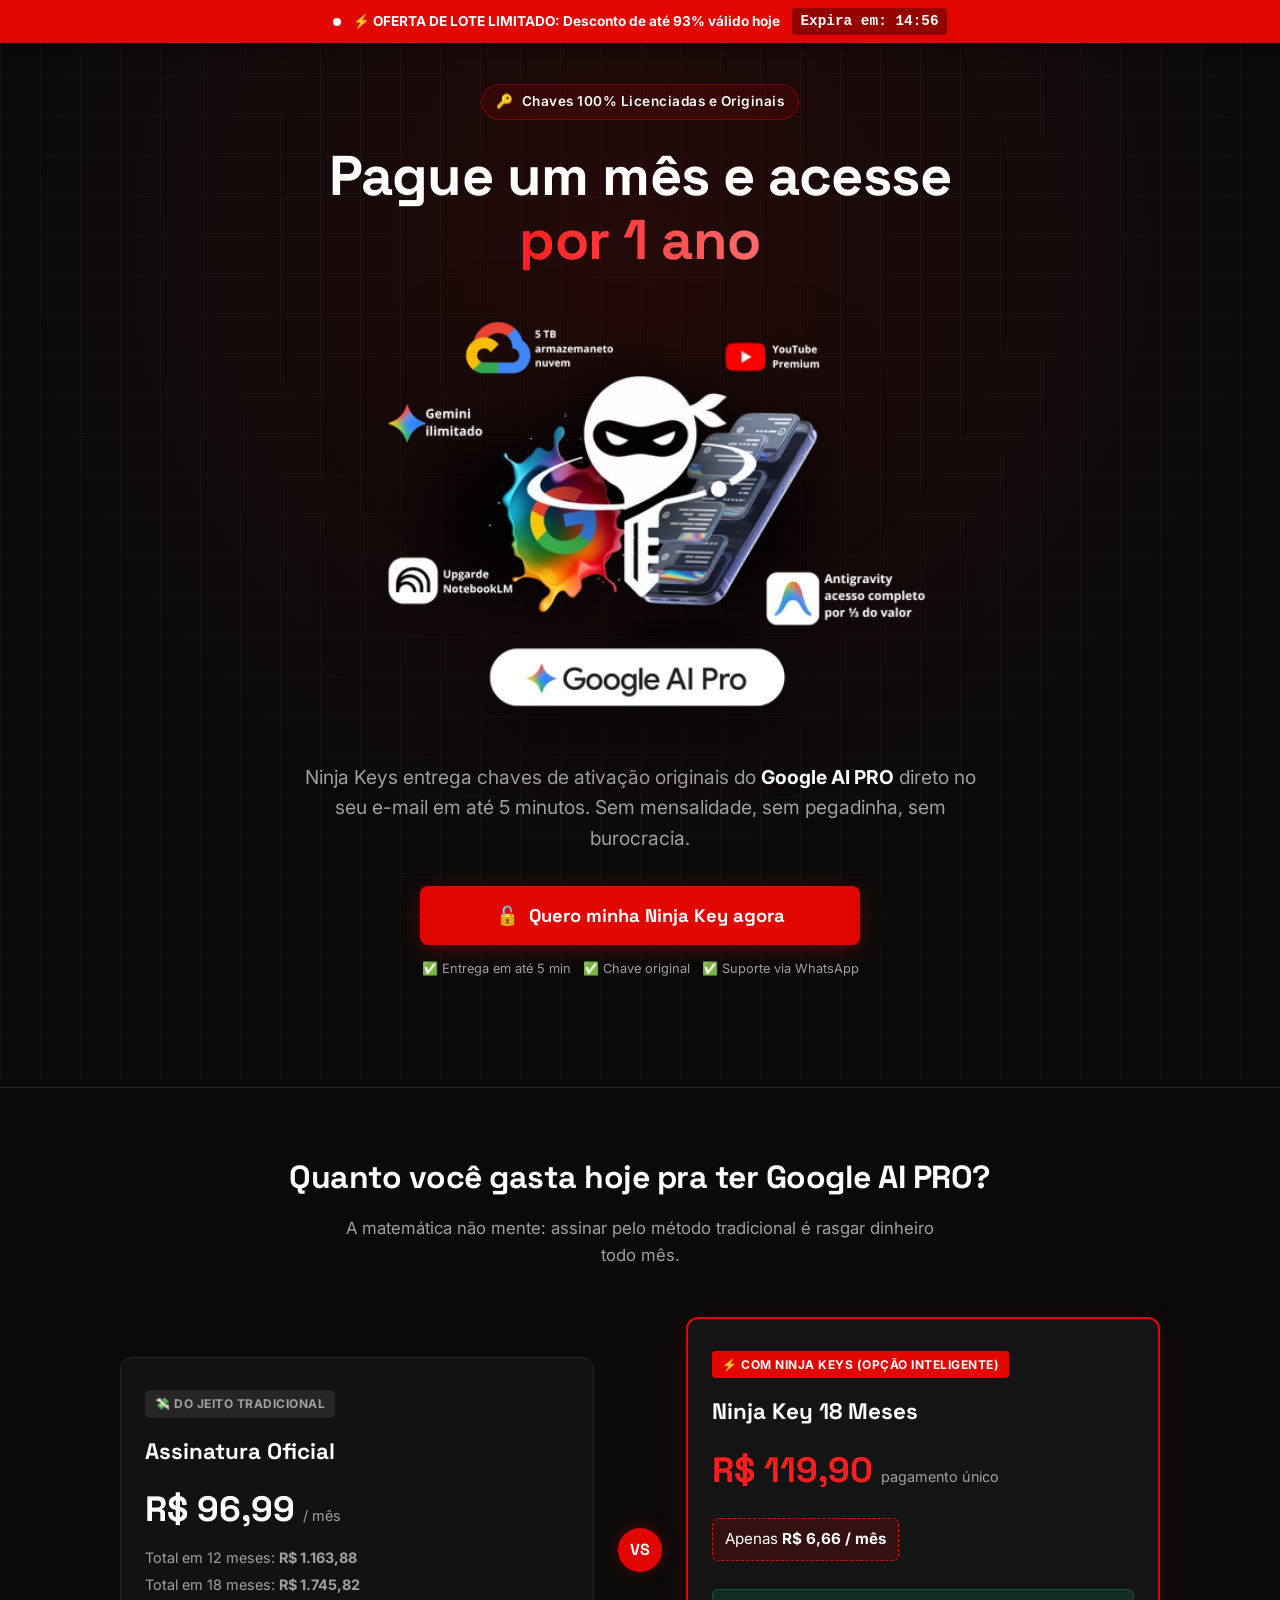
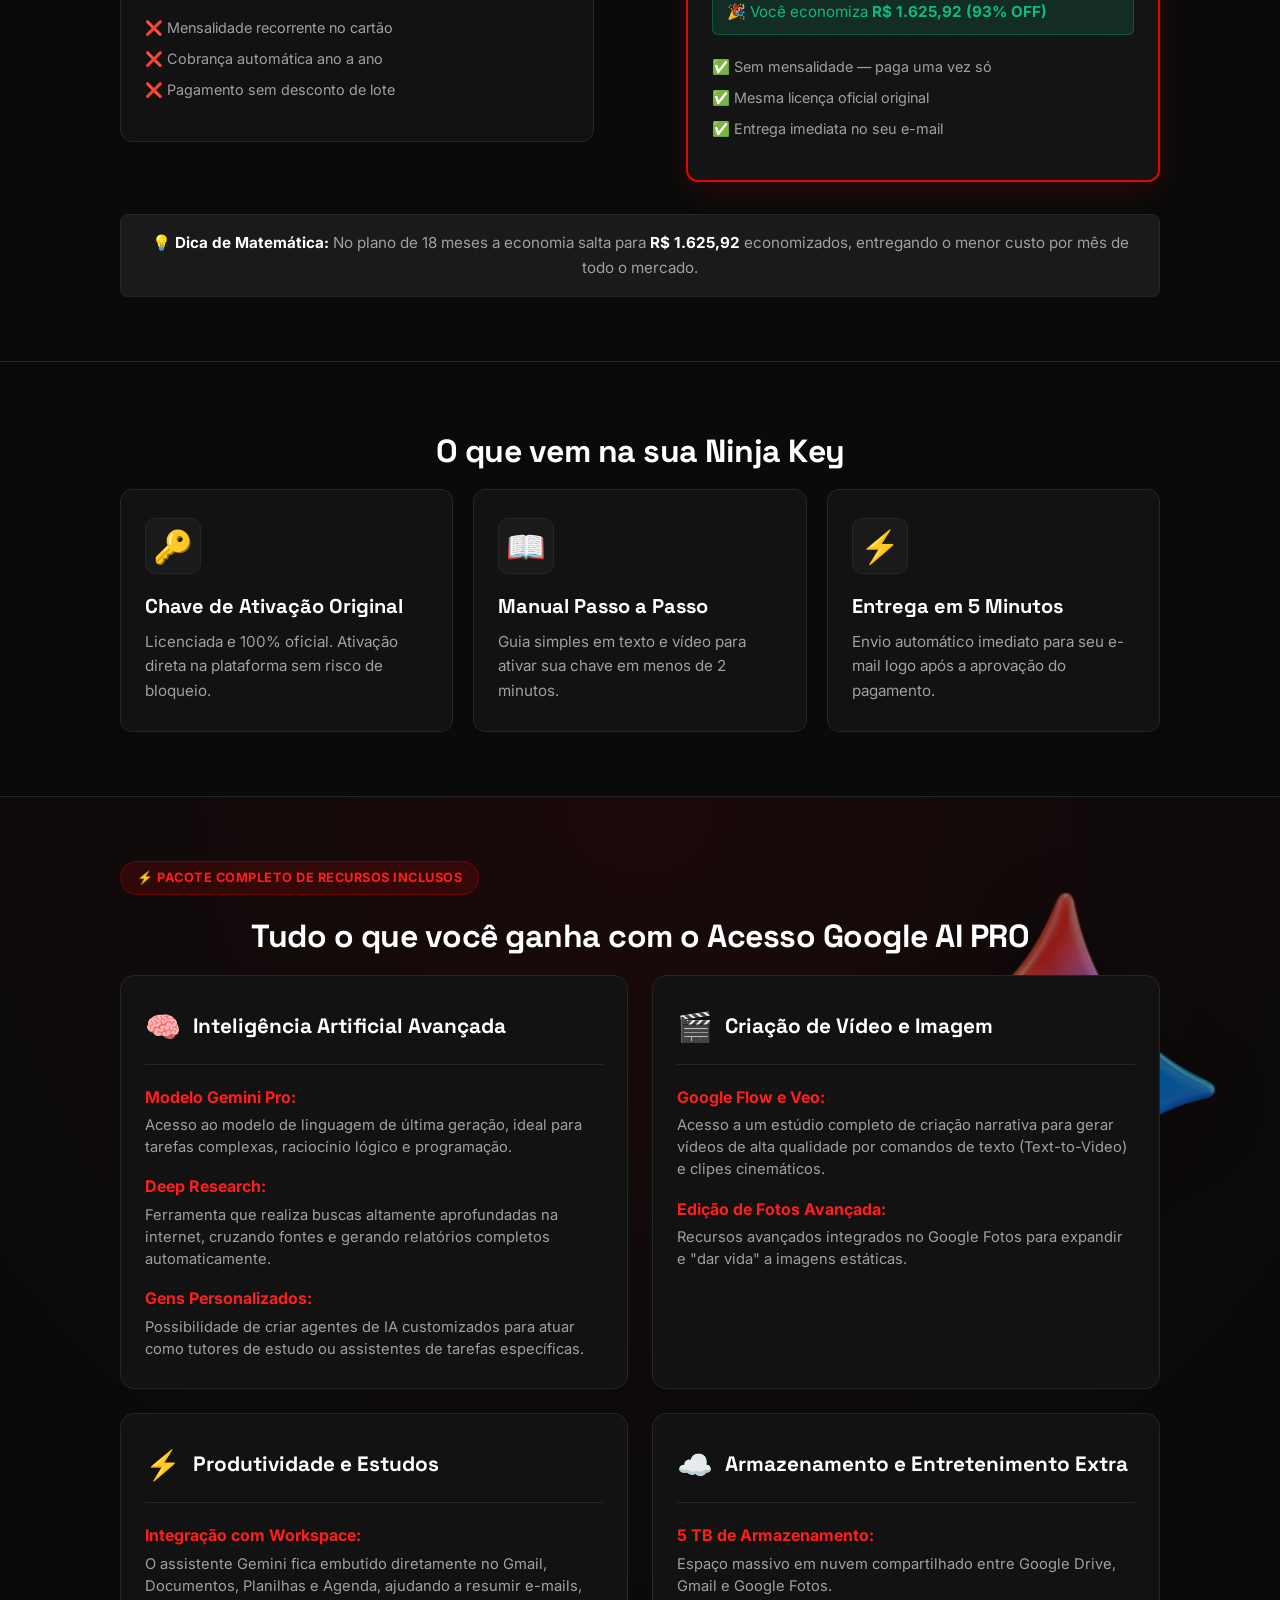
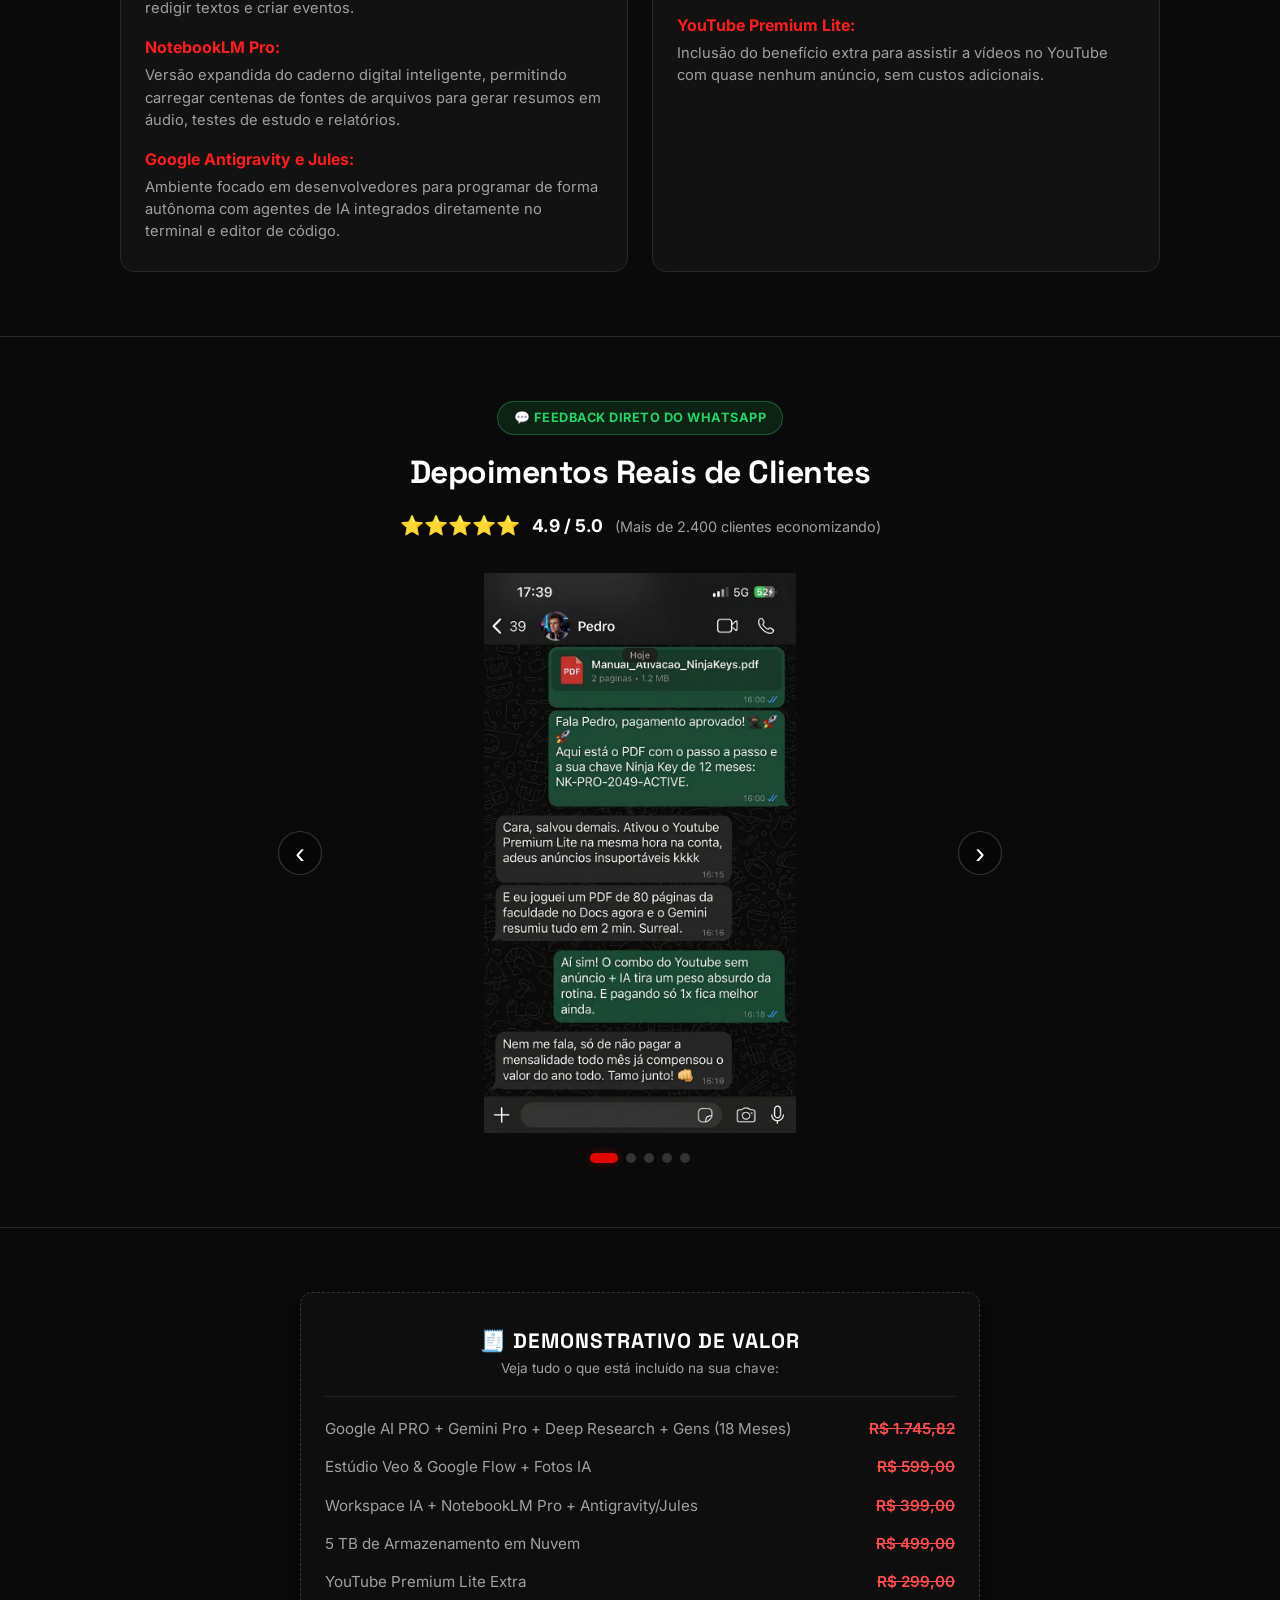
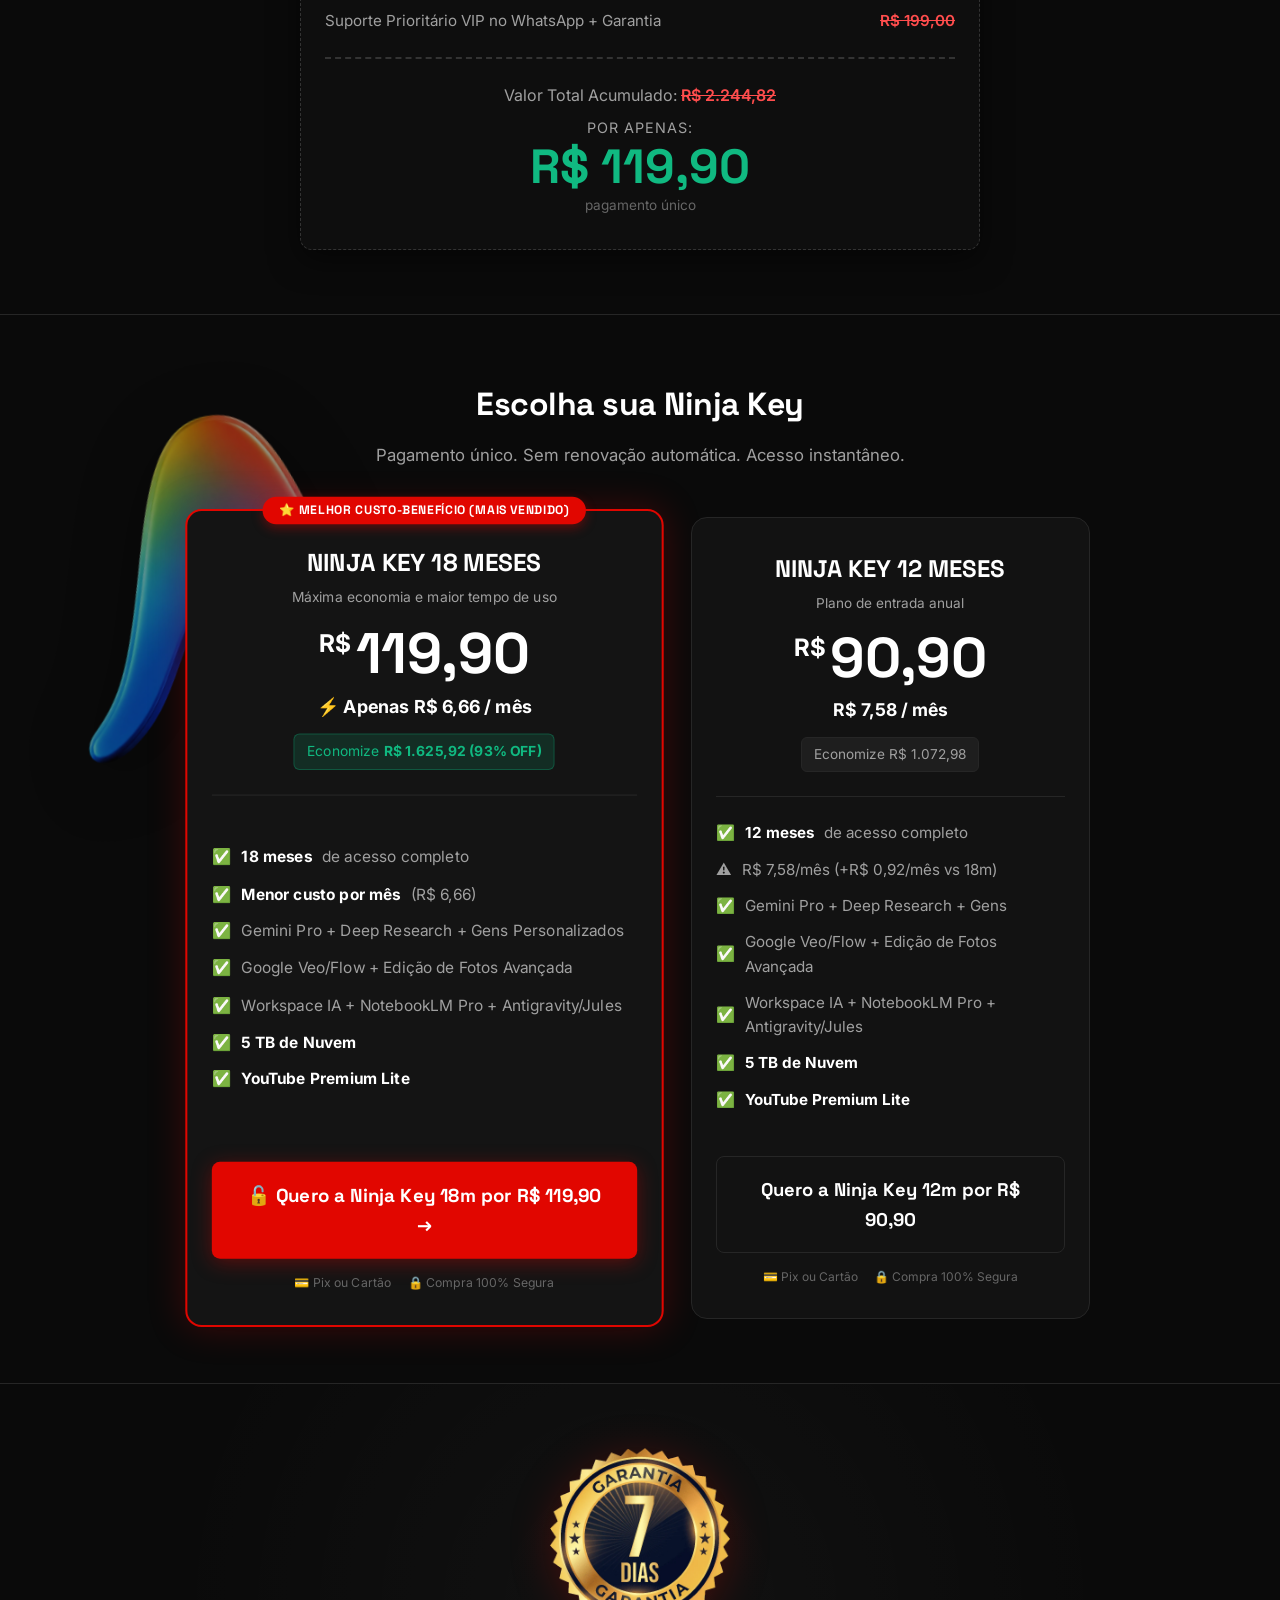
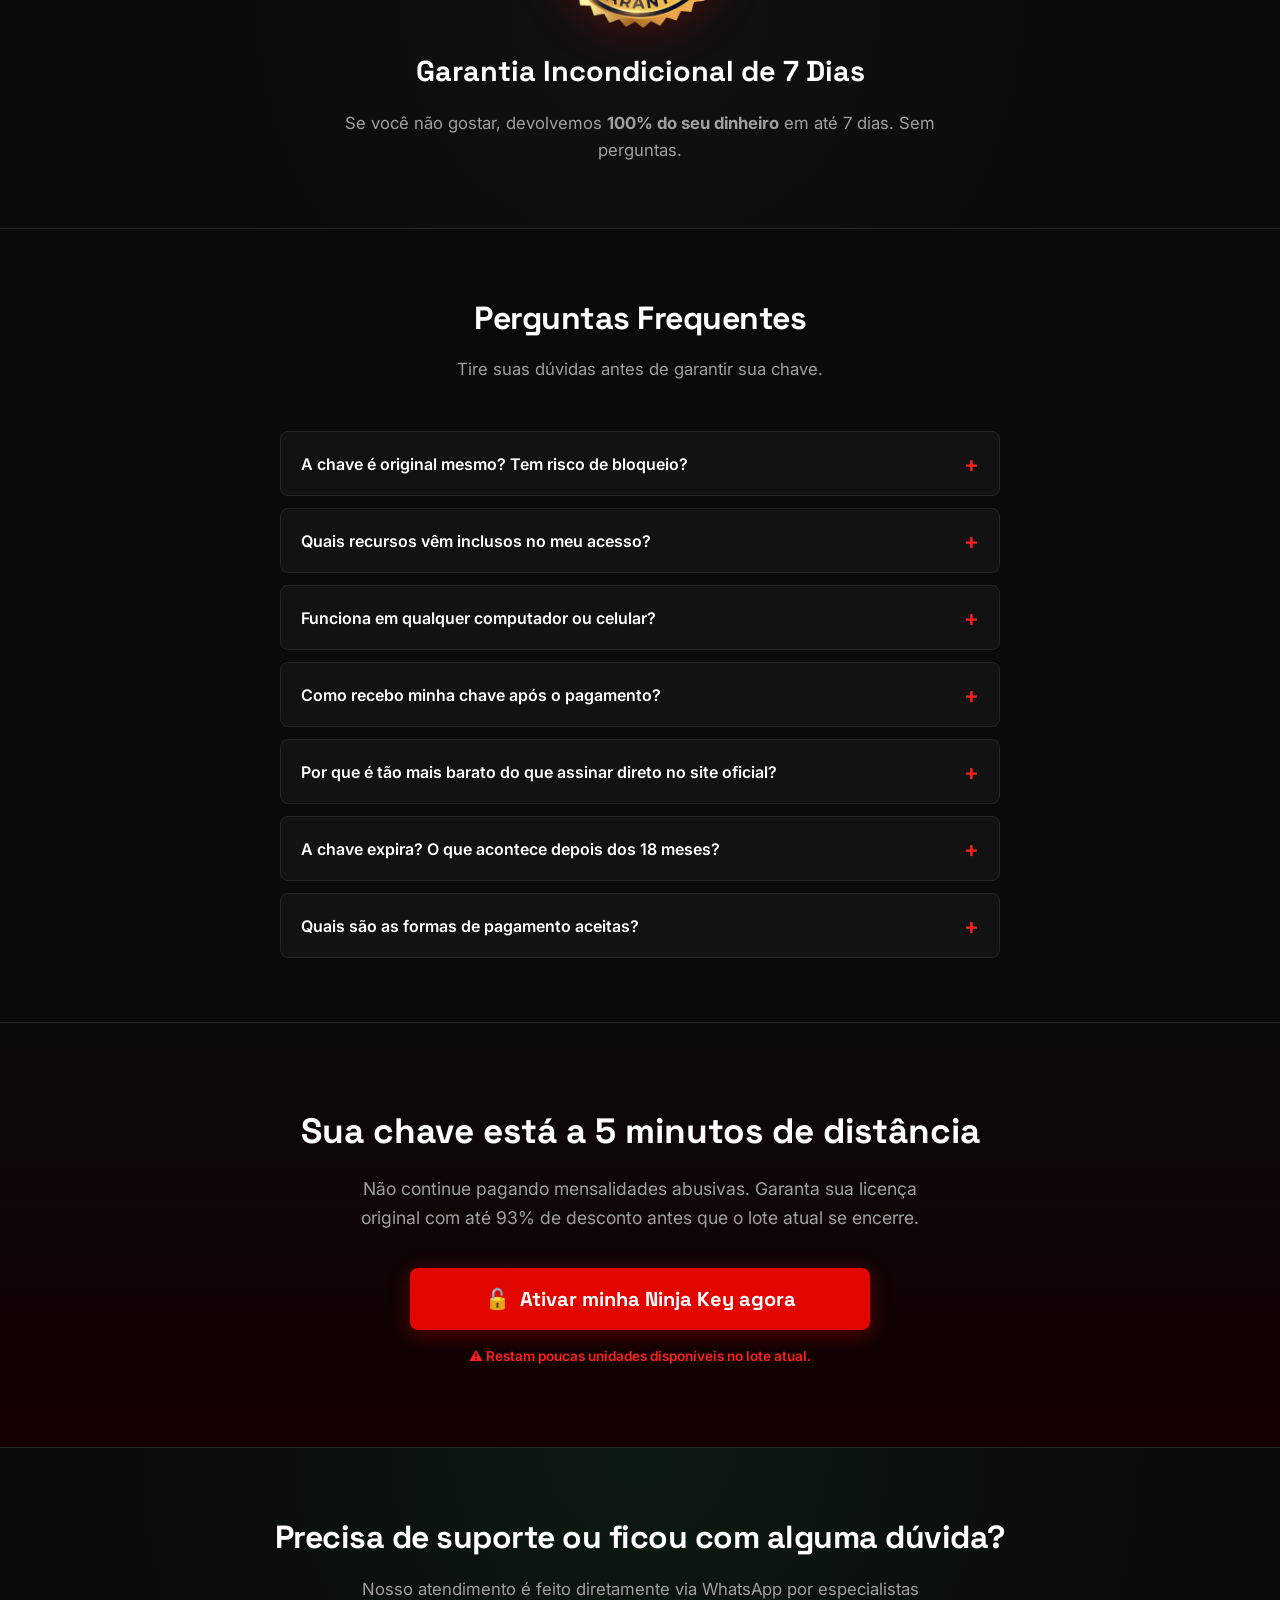
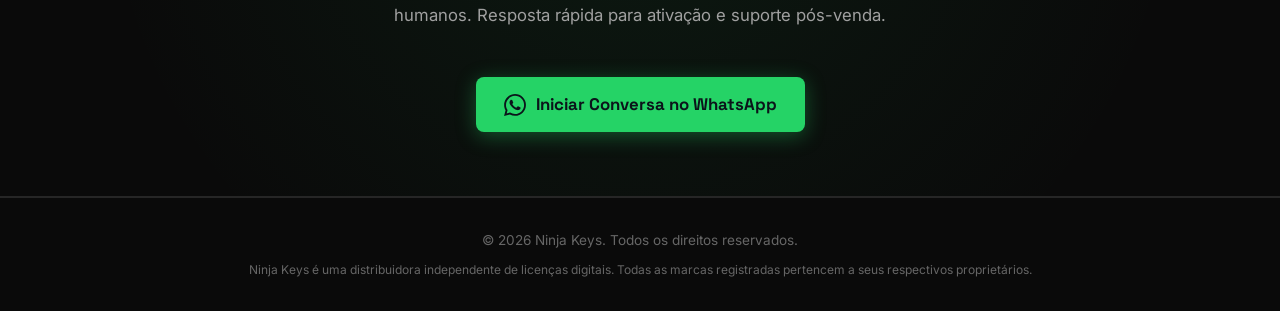
==== commit aeab4b23: "feat: update copy to Google AI PRO and add Meta Pixel ViewContent event" ====
--- a/index.html
+++ b/index.html
@@ -3,11 +3,11 @@
 <head>
   <meta charset="UTF-8">
   <meta name="viewport" content="width=device-width, initial-scale=1.0">
-  <title>Ninja Keys — Chaves de Ativação IA Pro Licenciadas até 93% OFF</title>
+  <title>Ninja Keys — Chaves de Ativação Google AI PRO Licenciadas até 93% OFF</title>
   
   <!-- SEO Meta Tags -->
-  <meta name="description" content="Obtenha sua chave de ativação licenciada original de IA Pro com até 93% de desconto. Pagamento único, sem mensalidade, entrega em 5 minutos no seu e-mail.">
-  <meta name="keywords" content="Ninja Keys, IA Pro, licença IA Pro, chave de ativação IA Pro, Gemini Pro, Deep Research, Veo, Antigravity">
+  <meta name="description" content="Obtenha sua chave de ativação licenciada original do Google AI PRO com até 93% de desconto. Pagamento único, sem mensalidade, entrega em 5 minutos no seu e-mail.">
+  <meta name="keywords" content="Ninja Keys, Google AI PRO, licença Google AI PRO, chave de ativação Google AI PRO, Gemini Pro, Deep Research, Veo, Antigravity">
   
   <!-- Favicon -->
   <link rel="icon" type="image/webp" href="logo1.webp">
@@ -27,6 +27,24 @@
           y=l.getElementsByTagName(r)[0];y.parentNode.insertBefore(t,y);
       })(window, document, "clarity", "script", "xyclykkiae");
   </script>
+
+  <!-- Meta Pixel Code -->
+  <script>
+  !function(f,b,e,v,n,t,s)
+  {if(f.fbq)return;n=f.fbq=function(){n.callMethod?
+  n.callMethod.apply(n,arguments):n.queue.push(arguments)};
+  if(!f._fbq)f._fbq=n;n.push=n;n.loaded=!0;n.version='2.0';
+  n.queue=[];t=b.createElement(e);t.async=!0;
+  t.src=v;s=b.getElementsByTagName(e)[0];
+  s.parentNode.insertBefore(t,s)}(window, document,'script',
+  'https://connect.facebook.net/en_US/fbevents.js');
+  fbq('init', '1609797197351791');
+  fbq('track', 'ViewContent');
+  </script>
+  <noscript><img height="1" width="1" style="display:none"
+  src="https://www.facebook.com/tr?id=1609797197351791&ev=ViewContent&noscript=1"
+  /></noscript>
+  <!-- End Meta Pixel Code -->
 </head>
 <body>
 
@@ -56,11 +74,11 @@
       
       <!-- HERO MAIN VISUAL IMAGE -->
       <div class="hero-visual">
-        <img src="img/hero-main.webp" alt="Ninja Keys AI Pro - 5TB Nuvem e Recursos" class="hero-main-img">
+        <img src="img/hero-main.webp" alt="Ninja Keys Google AI PRO - 5TB Nuvem e Recursos" class="hero-main-img">
       </div>
 
       <p class="hero-subheadline">
-        Ninja Keys entrega chaves de ativação originais de <strong>IA PRO</strong> direto no seu e-mail em até 5 minutos. Sem mensalidade, sem pegadinha, sem burocracia.
+        Ninja Keys entrega chaves de ativação originais do <strong>Google AI PRO</strong> direto no seu e-mail em até 5 minutos. Sem mensalidade, sem pegadinha, sem burocracia.
       </p>
 
       <div class="hero-cta-wrapper">
@@ -82,7 +100,7 @@
     <!-- SEÇÃO 2 — COMPARATIVO DE CUSTO -->
     <section class="comparison-section">
       <div class="container">
-        <h2 class="section-title text-center">Quanto você gasta hoje pra ter IA Pro?</h2>
+        <h2 class="section-title text-center">Quanto você gasta hoje pra ter Google AI PRO?</h2>
         <p class="section-subtitle text-center">A matemática não mente: assinar pelo método tradicional é rasgar dinheiro todo mês.</p>
         
         <div class="comparison-grid">
@@ -170,7 +188,7 @@
       <img src="img/gemini3D.webp" alt="" class="floating-bg-decor bg-decor-right" aria-hidden="true">
       <div class="container">
         <div class="stack-badge text-center">⚡ PACOTE COMPLETO DE RECURSOS INCLUSOS</div>
-        <h2 class="section-title text-center">Tudo o que você ganha com o Acesso IA Pro</h2>
+        <h2 class="section-title text-center">Tudo o que você ganha com o Acesso Google AI PRO</h2>
 
         <div class="pro-stack-grid">
           
@@ -328,7 +346,7 @@
 
           <div class="receipt-items">
             <div class="receipt-row">
-              <span>IA Pro + Gemini Pro + Deep Research + Gens (18 Meses)</span>
+              <span>Google AI PRO + Gemini Pro + Deep Research + Gens (18 Meses)</span>
               <span class="strikethrough-red">R$ 1.745,82</span>
             </div>
             <div class="receipt-row">
@@ -486,7 +504,7 @@
               <span class="faq-icon">+</span>
             </button>
             <div class="faq-answer">
-              <p>Sim! 100% original, oficial e privada. Cada Ninja Key é uma chave de licença única que você resgata diretamente na plataforma oficial da IA Pro. Não é conta compartilhada nem método alternativo.</p>
+              <p>Sim! 100% original, oficial e privada. Cada Ninja Key é uma chave de licença única que você resgata diretamente na plataforma oficial do Google AI PRO. Não é conta compartilhada nem método alternativo.</p>
             </div>
           </div>
 
@@ -496,7 +514,7 @@
               <span class="faq-icon">+</span>
             </button>
             <div class="faq-answer">
-              <p>Você recebe o pacote completo de IA Pro: Gemini Pro, Deep Research, Gens Personalizados, Google Veo e Flow (Texto para Vídeo), Edição de Fotos IA, integração com Workspace (Gmail, Docs, Sheets), NotebookLM Pro, Google Antigravity & Jules para código, 5 TB de armazenamento em nuvem e YouTube Premium Lite!</p>
+              <p>Você recebe o pacote completo do Google AI PRO: Gemini Pro, Deep Research, Gens Personalizados, Google Veo e Flow (Texto para Vídeo), Edição de Fotos IA, integração com Workspace (Gmail, Docs, Sheets), NotebookLM Pro, Google Antigravity & Jules para código, 5 TB de armazenamento em nuvem e YouTube Premium Lite!</p>
             </div>
           </div>
 
@@ -577,7 +595,7 @@
         <p class="section-subtitle">Nosso atendimento é feito diretamente via WhatsApp por especialistas humanos. Resposta rápida para ativação e suporte pós-venda.</p>
         
         <div class="contact-btn-wrapper">
-          <a href="https://wa.me/5548988291444?text=Ol%C3%A1!%20Gostaria%20de%20tirar%20algumas%20d%C3%BAvidas%20sobre%20a%20licen%C3%A7a%20Ninja%20Keys%20Google%20AI%20Pro." target="_blank" rel="noopener noreferrer" class="cta-button wa-direct-button">
+          <a href="https://wa.me/5548988291444?text=Ol%C3%A1!%20Gostaria%20de%20tirar%20algumas%20d%C3%BAvidas%20sobre%20a%20licen%C3%A7a%20Ninja%20Keys%20Google%20AI%20PRO." target="_blank" rel="noopener noreferrer" class="cta-button wa-direct-button">
             <svg width="22" height="22" viewBox="0 0 24 24" fill="currentColor">
               <path d="M.057 24l1.687-6.163c-1.041-1.804-1.588-3.849-1.587-5.946.003-6.556 5.338-11.891 11.893-11.891 3.181.001 6.167 1.24 8.413 3.488 2.245 2.248 3.481 5.236 3.48 8.414-.003 6.557-5.338 11.892-11.893 11.892-1.99-.001-3.951-.5-5.688-1.448l-6.305 1.654zm6.597-3.807c1.676.995 3.276 1.591 5.392 1.592 5.448 0 9.886-4.434 9.889-9.885.002-5.462-4.415-9.89-9.881-9.892-5.452 0-9.887 4.434-9.889 9.884-.001 2.225.651 3.891 1.746 5.634l-.999 3.648 3.742-.981zm11.387-5.464c-.074-.124-.272-.198-.57-.347-.297-.149-1.758-.868-2.031-.967-.272-.099-.47-.149-.669.149-.198.297-.768.967-.941 1.165-.173.198-.347.223-.644.074-.297-.149-1.255-.462-2.39-1.475-.883-.788-1.48-1.761-1.653-2.059-.173-.297-.018-.458.13-.606.134-.133.297-.347.446-.521.151-.172.2-.296.3-.495.099-.198.05-.372-.025-.521-.075-.148-.669-1.611-.916-2.206-.242-.579-.487-.501-.669-.51l-.57-.01c-.198 0-.52.074-.792.372s-1.04 1.016-1.04 2.479 1.065 2.876 1.213 3.074c.149.198 2.095 3.2 5.076 4.487.709.306 1.263.489 1.694.626.712.226 1.36.194 1.872.118.571-.085 1.758-.719 2.006-1.413.248-.695.248-1.29.173-1.414z"/>
             </svg>
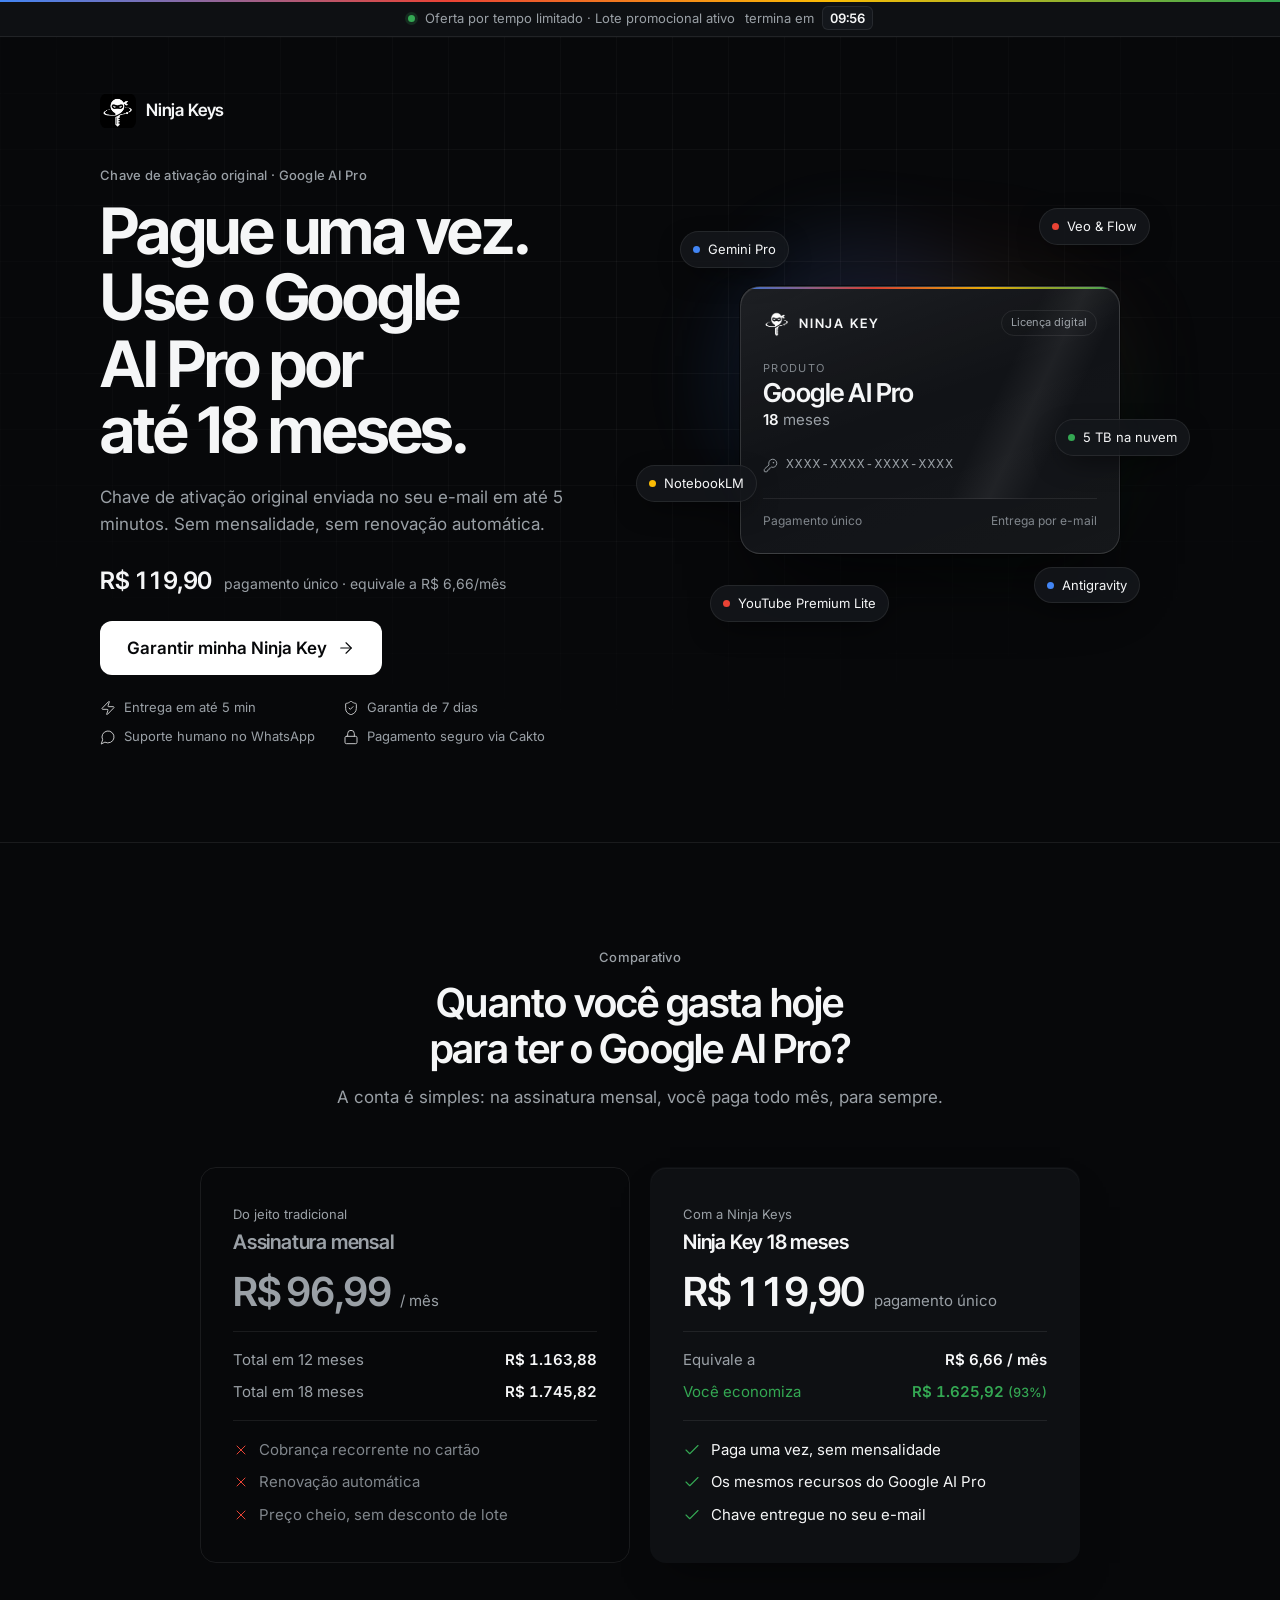
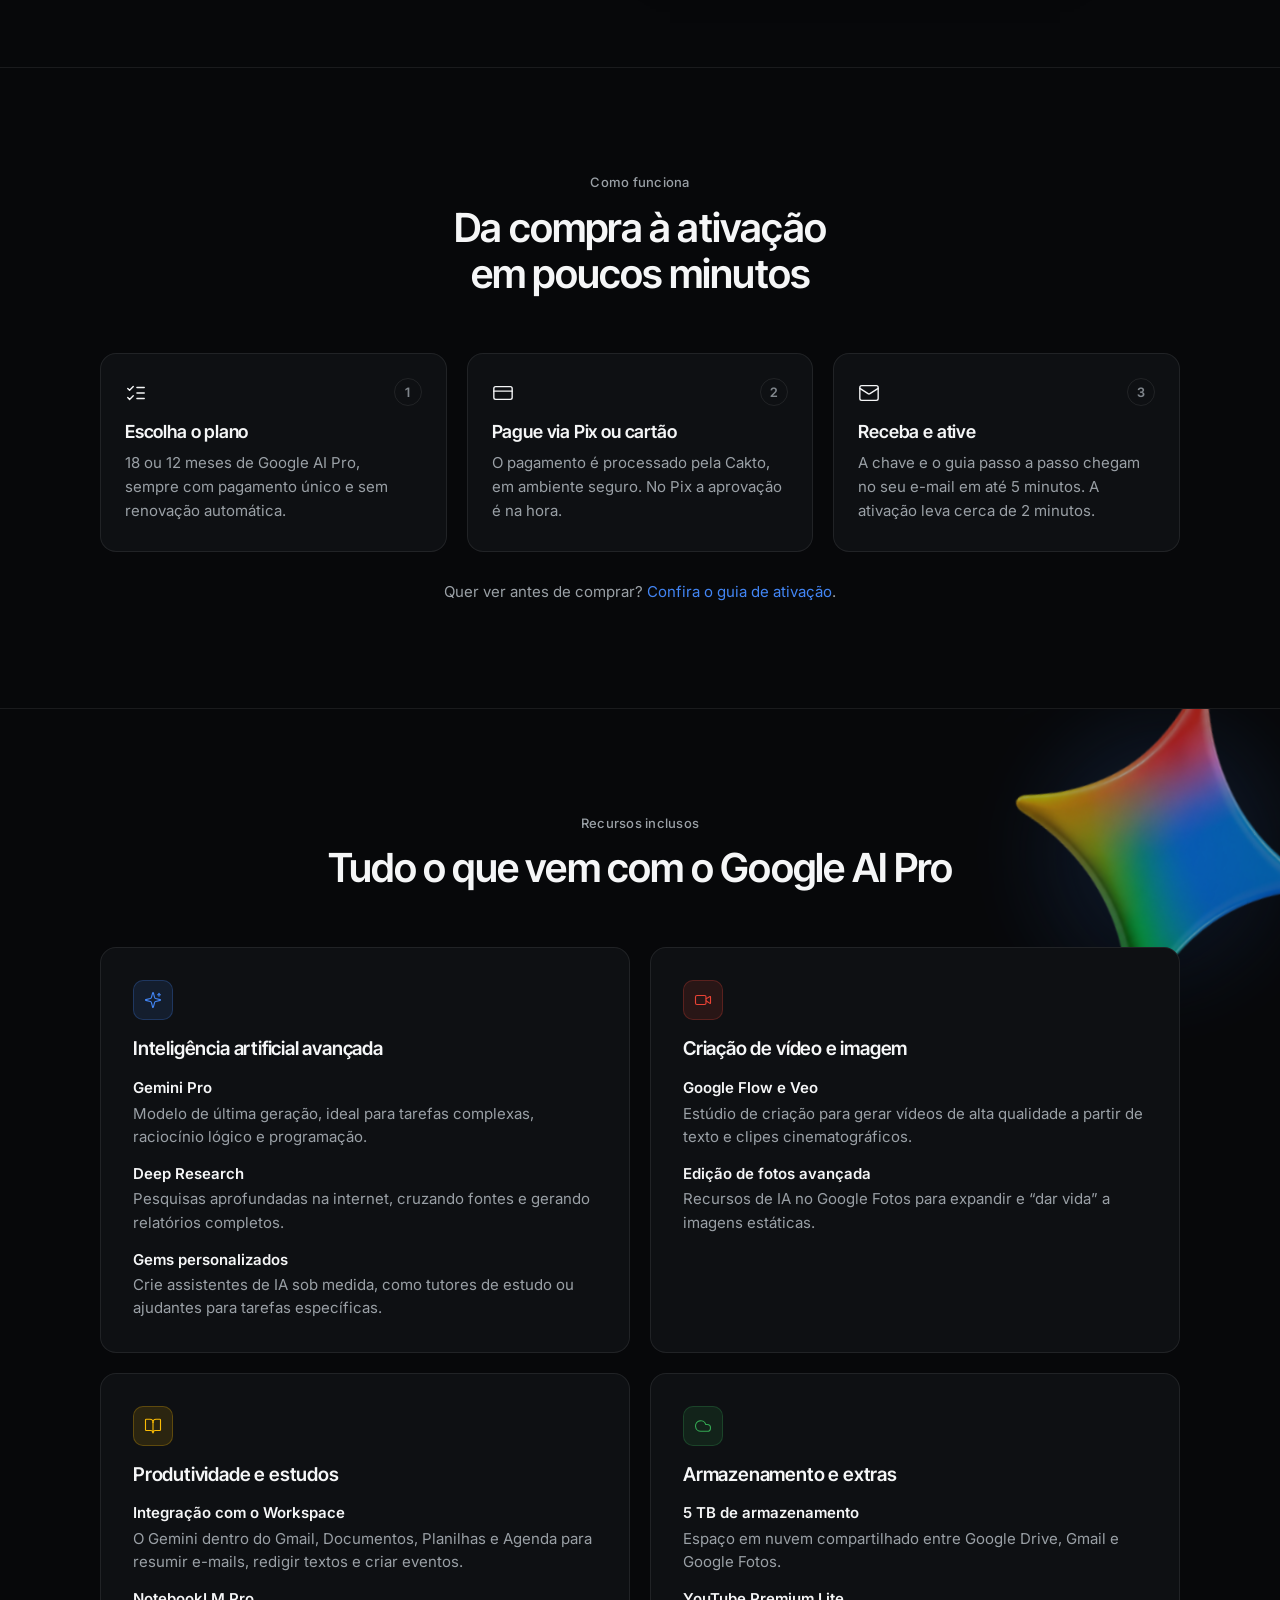
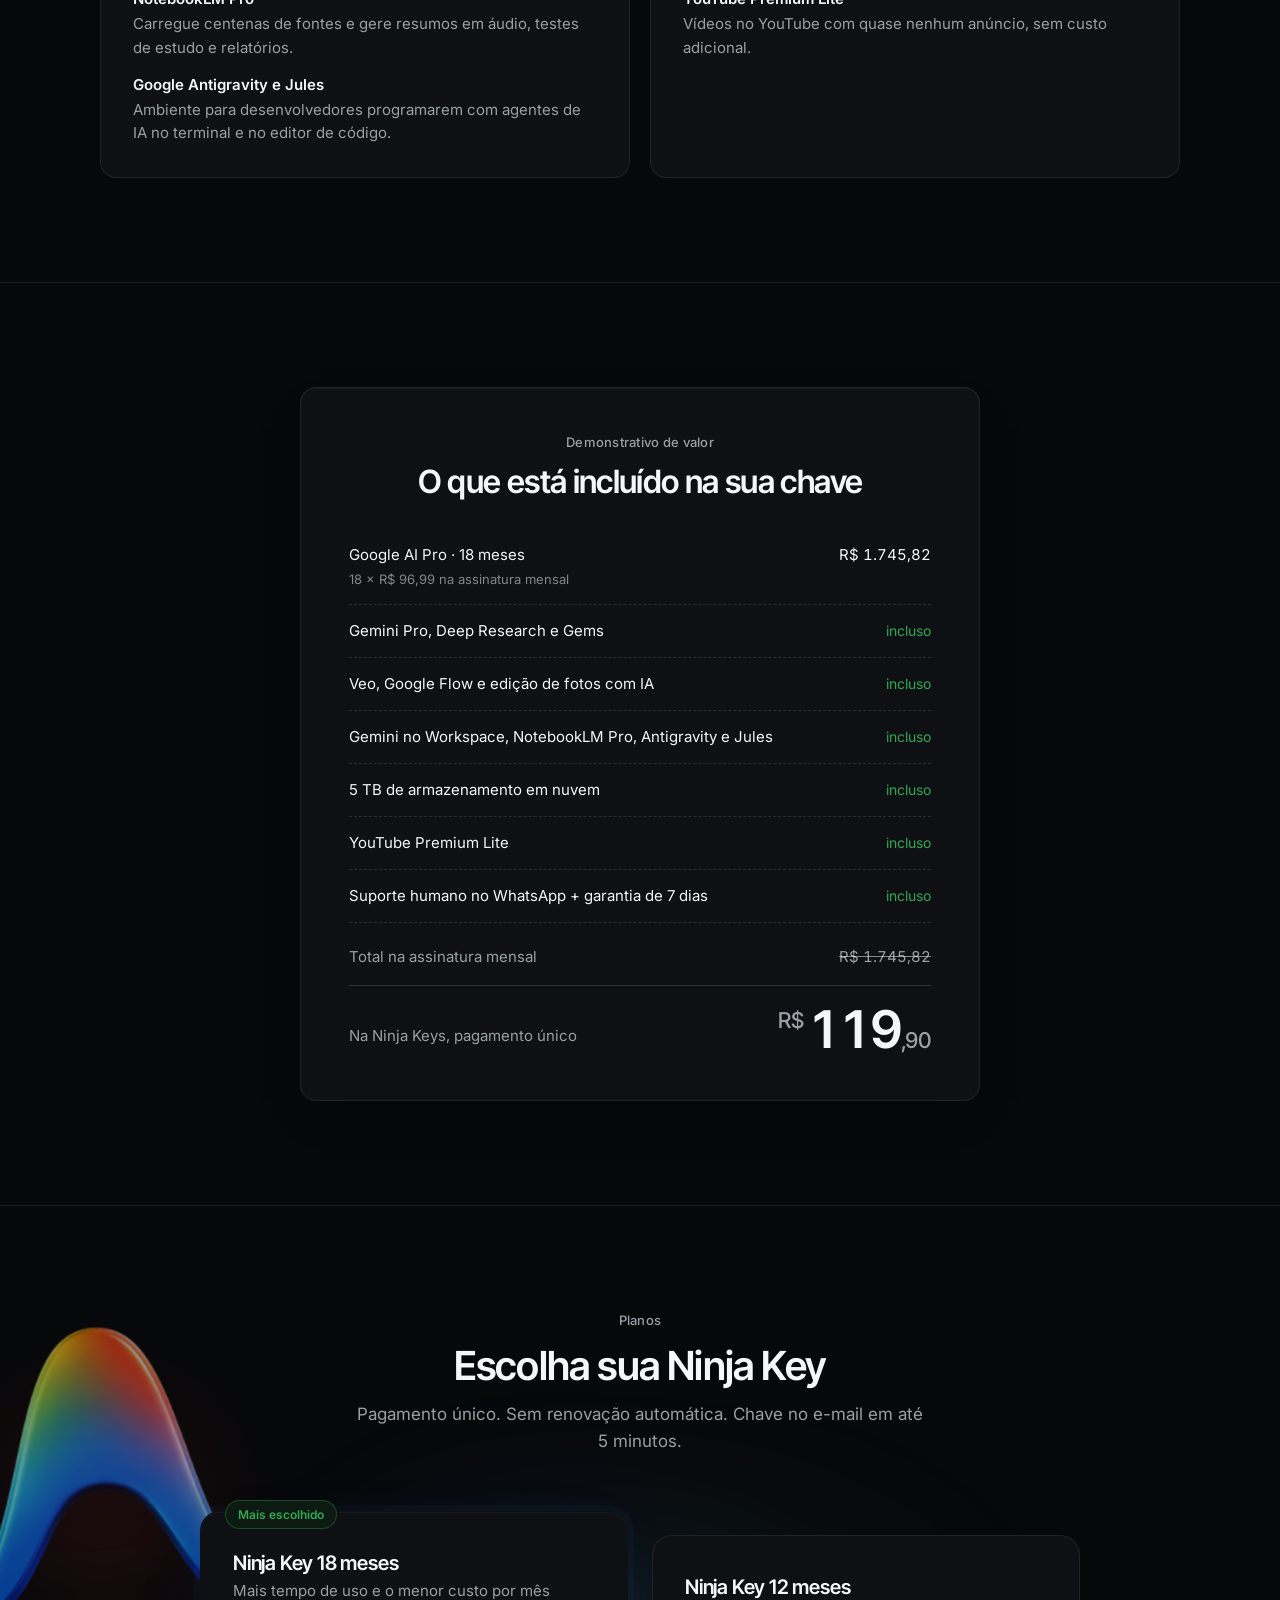
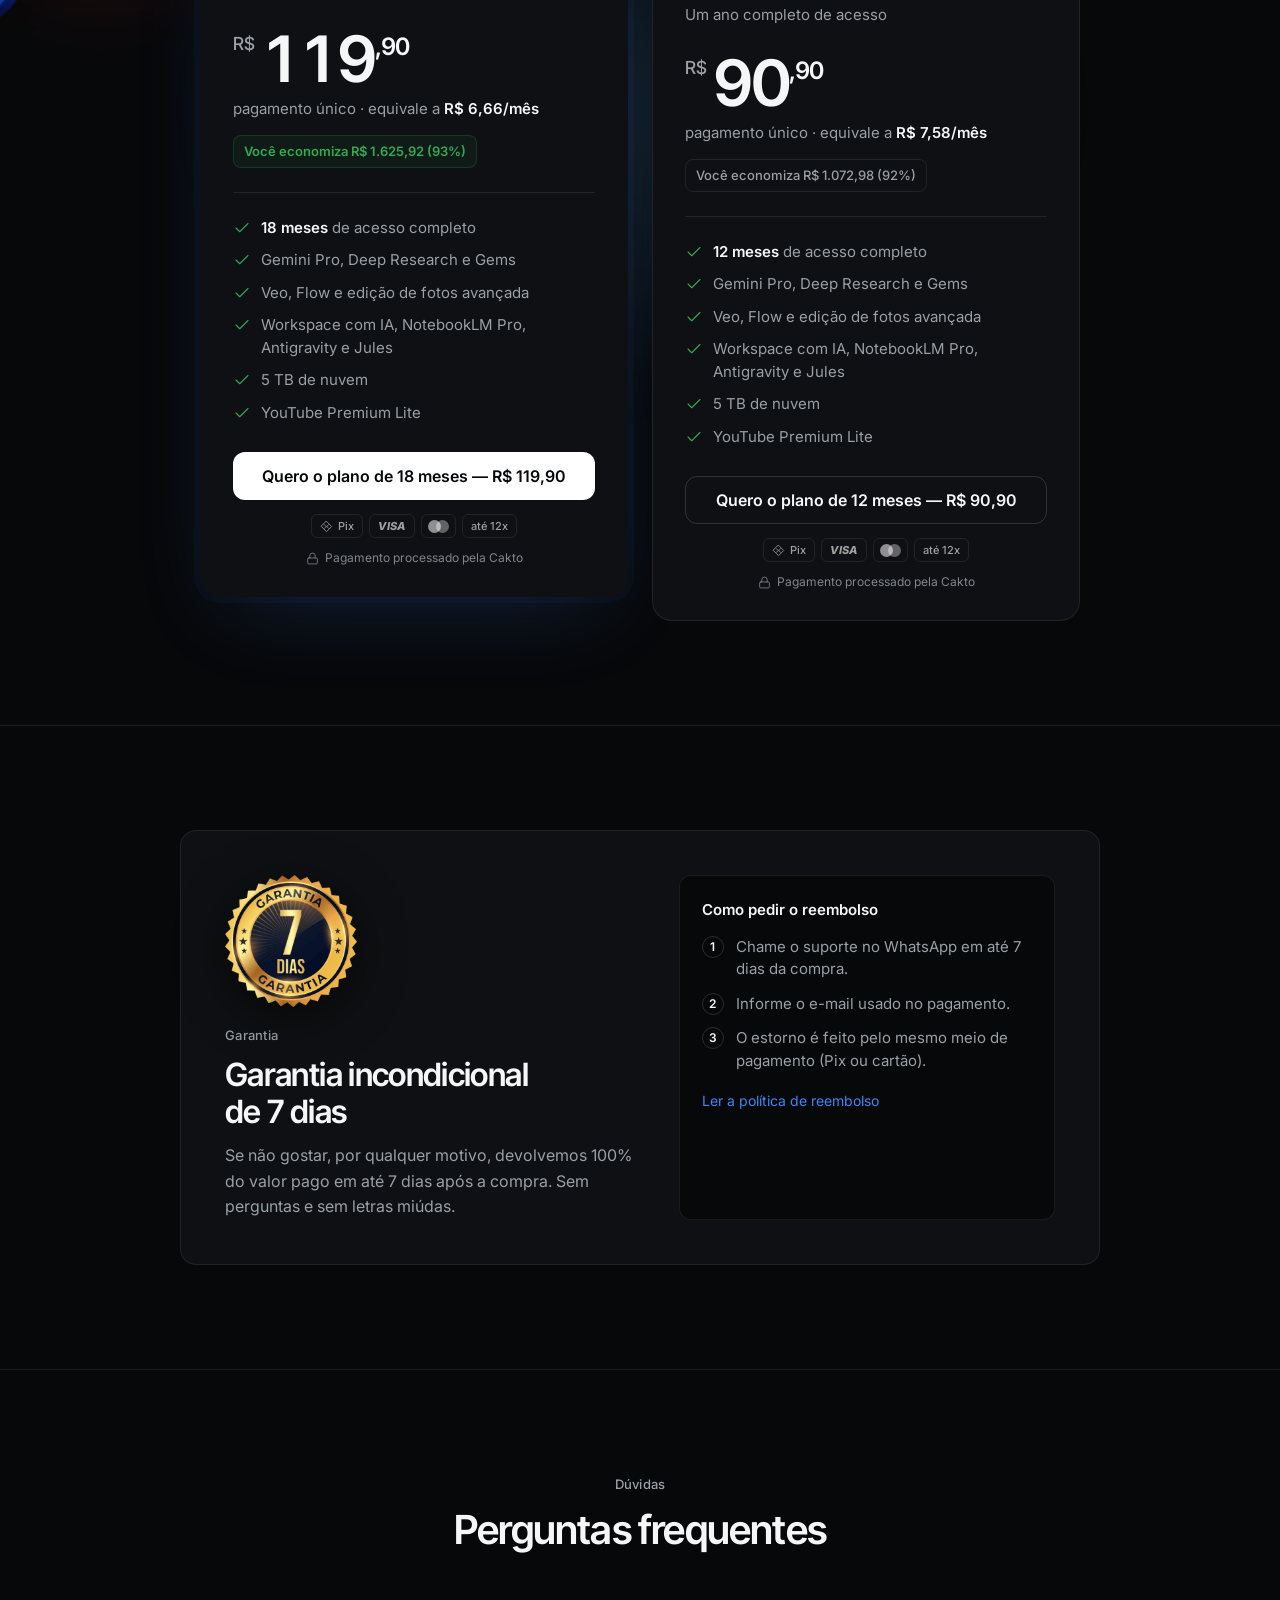
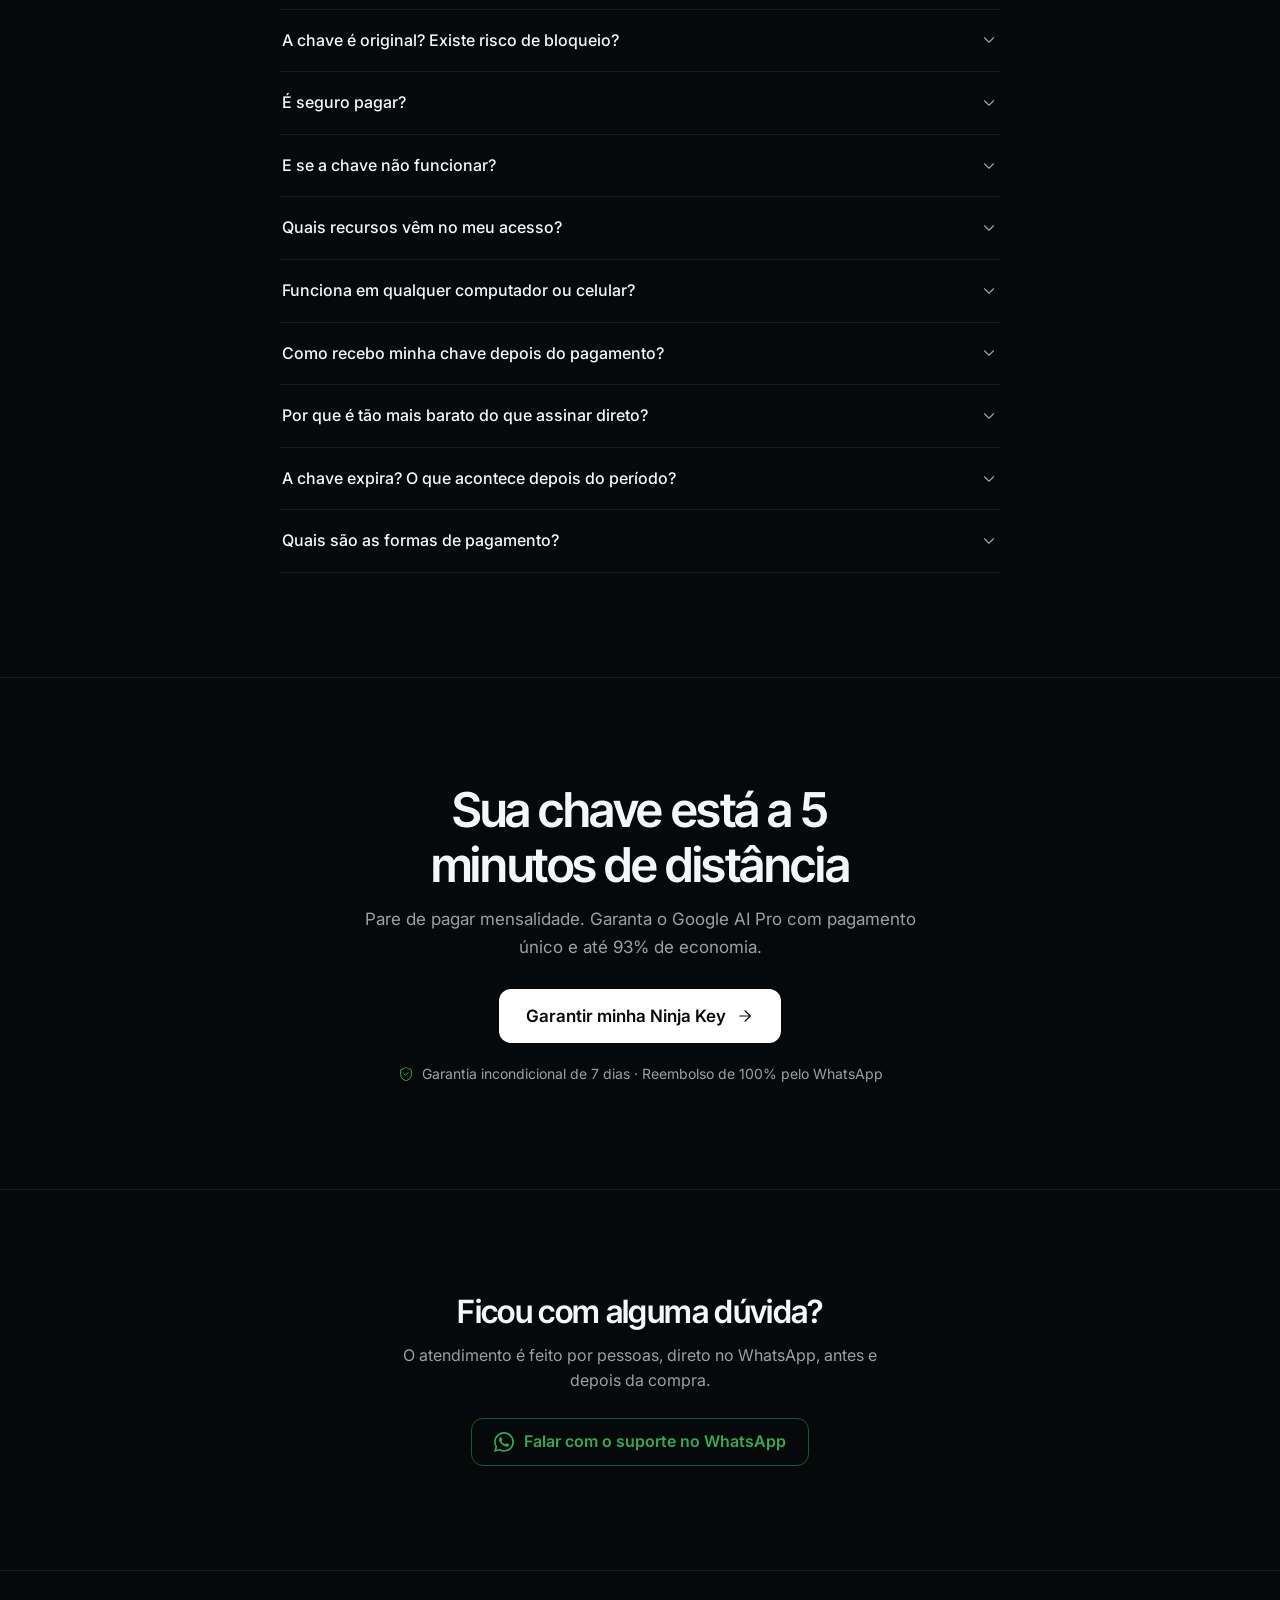
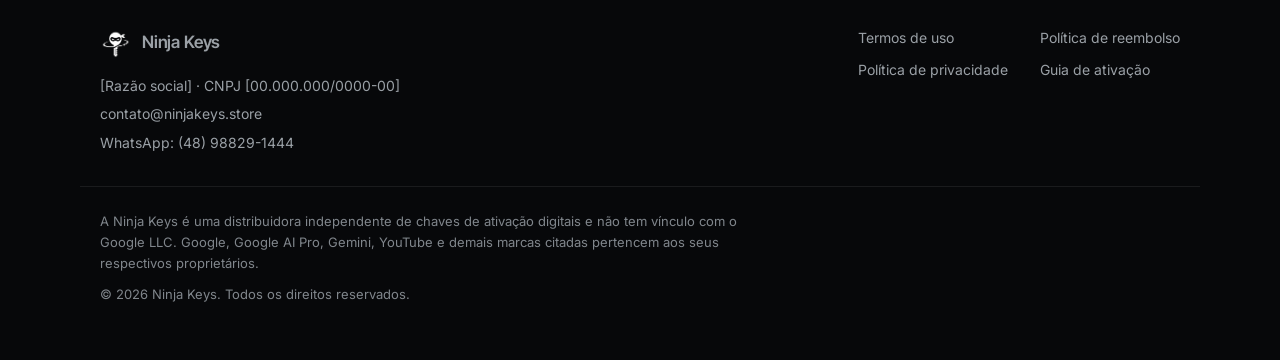
==== commit ec6ee348: "New Version Lp" ====
--- a/index.html
+++ b/index.html
@@ -3,21 +3,28 @@
 <head>
   <meta charset="UTF-8">
   <meta name="viewport" content="width=device-width, initial-scale=1.0">
-  <title>Ninja Keys — Chaves de Ativação Google AI PRO Licenciadas até 93% OFF</title>
-  
+  <title>Ninja Keys — Google AI Pro por até 18 meses com pagamento único (até 93% OFF)</title>
+
   <!-- SEO Meta Tags -->
-  <meta name="description" content="Obtenha sua chave de ativação licenciada original do Google AI PRO com até 93% de desconto. Pagamento único, sem mensalidade, entrega em 5 minutos no seu e-mail.">
-  <meta name="keywords" content="Ninja Keys, Google AI PRO, licença Google AI PRO, chave de ativação Google AI PRO, Gemini Pro, Deep Research, Veo, Antigravity">
-  
+  <meta name="description" content="Chave de ativação original do Google AI Pro com pagamento único, sem mensalidade. Até 93% de economia, entrega no seu e-mail em até 5 minutos e garantia de 7 dias.">
+  <meta name="keywords" content="Ninja Keys, Google AI Pro, chave de ativação Google AI Pro, Gemini Pro, Deep Research, Veo, NotebookLM, Antigravity">
+  <meta name="theme-color" content="#07080A">
+  <meta property="og:type" content="website">
+  <meta property="og:locale" content="pt_BR">
+  <meta property="og:site_name" content="Ninja Keys">
+  <meta property="og:title" content="Pague uma vez. Use o Google AI Pro por até 18 meses.">
+  <meta property="og:description" content="Chave de ativação enviada no seu e-mail em até 5 minutos. Sem mensalidade, sem renovação automática. Garantia de 7 dias.">
+
   <!-- Favicon -->
   <link rel="icon" type="image/webp" href="logo1.webp">
-  
-  <!-- Typography (Inter & Space Grotesk) -->
+
+  <!-- Typography (Inter Tight para títulos, Inter para texto) -->
   <link rel="preconnect" href="https://fonts.googleapis.com">
   <link rel="preconnect" href="https://fonts.gstatic.com" crossorigin>
-  <link href="https://fonts.googleapis.com/css2?family=Inter:wght@400;500;600;700&family=Space+Grotesk:wght@600;700;800&display=swap" rel="stylesheet">
-  
+  <link href="https://fonts.googleapis.com/css2?family=Inter:wght@400;500;600&family=Inter+Tight:wght@500;600;700&display=swap" rel="stylesheet">
+
   <link rel="stylesheet" href="style.css">
+  <script>document.documentElement.classList.add('js');</script>
 
   <!-- Microsoft Clarity Analytics -->
   <script type="text/javascript">
@@ -48,590 +55,600 @@
 </head>
 <body>
 
-  <!-- URGENCY TOP BAR -->
-  <div class="urgency-bar" id="urgencyBar">
-    <div class="urgency-content">
-      <span class="urgency-dot"></span>
-      <span class="urgency-text desktop-only">⚡ OFERTA DE LOTE LIMITADO: Desconto de até 93% válido hoje</span>
-      <span class="urgency-text mobile-only">⚡ Oferta limitada acaba em:</span>
-      <span class="urgency-timer-box"><span class="desktop-only">Expira em: </span><strong id="timer">14:59</strong></span>
+  <!-- ICON SPRITE (Lucide, stroke 1.5) -->
+  <svg width="0" height="0" style="position:absolute" aria-hidden="true">
+    <defs>
+      <symbol id="i-check" viewBox="0 0 24 24"><path d="M20 6 9 17l-5-5"/></symbol>
+      <symbol id="i-x" viewBox="0 0 24 24"><path d="M18 6 6 18"/><path d="m6 6 12 12"/></symbol>
+      <symbol id="i-zap" viewBox="0 0 24 24"><path d="M4 14a1 1 0 0 1-.78-1.63l9.9-10.2a.5.5 0 0 1 .86.46l-1.92 6.02A1 1 0 0 0 13 10h7a1 1 0 0 1 .78 1.63l-9.9 10.2a.5.5 0 0 1-.86-.46l1.92-6.02A1 1 0 0 0 11 14z"/></symbol>
+      <symbol id="i-shield" viewBox="0 0 24 24"><path d="M20 13c0 5-3.5 7.5-7.66 8.95a1 1 0 0 1-.67-.01C7.5 20.5 4 18 4 13V6a1 1 0 0 1 1-1c2 0 4.5-1.2 6.24-2.72a1.17 1.17 0 0 1 1.52 0C14.51 3.81 17 5 19 5a1 1 0 0 1 1 1z"/><path d="m9 12 2 2 4-4"/></symbol>
+      <symbol id="i-lock" viewBox="0 0 24 24"><rect width="18" height="11" x="3" y="11" rx="2" ry="2"/><path d="M7 11V7a5 5 0 0 1 10 0v4"/></symbol>
+      <symbol id="i-mail" viewBox="0 0 24 24"><rect width="20" height="16" x="2" y="4" rx="2"/><path d="m22 7-8.97 5.7a1.94 1.94 0 0 1-2.06 0L2 7"/></symbol>
+      <symbol id="i-chat" viewBox="0 0 24 24"><path d="M7.9 20A9 9 0 1 0 4 16.1L2 22Z"/></symbol>
+      <symbol id="i-card" viewBox="0 0 24 24"><rect width="20" height="14" x="2" y="5" rx="2"/><path d="M2 10h20"/></symbol>
+      <symbol id="i-sparkles" viewBox="0 0 24 24"><path d="M9.937 15.5A2 2 0 0 0 8.5 14.063l-6.135-1.582a.5.5 0 0 1 0-.962L8.5 9.936A2 2 0 0 0 9.937 8.5l1.582-6.135a.5.5 0 0 1 .963 0L14.063 8.5A2 2 0 0 0 15.5 9.937l6.135 1.581a.5.5 0 0 1 0 .964L15.5 14.063a2 2 0 0 0-1.437 1.437l-1.582 6.135a.5.5 0 0 1-.963 0z"/><path d="M20 3v4"/><path d="M22 5h-4"/></symbol>
+      <symbol id="i-video" viewBox="0 0 24 24"><path d="m16 13 5.223 3.482a.5.5 0 0 0 .777-.416V7.87a.5.5 0 0 0-.752-.432L16 10.5"/><rect x="2" y="6" width="14" height="12" rx="2"/></symbol>
+      <symbol id="i-book" viewBox="0 0 24 24"><path d="M12 7v14"/><path d="M3 18a1 1 0 0 1-1-1V4a1 1 0 0 1 1-1h5a4 4 0 0 1 4 4 4 4 0 0 1 4-4h5a1 1 0 0 1 1 1v13a1 1 0 0 1-1 1h-6a3 3 0 0 0-3 3 3 3 0 0 0-3-3z"/></symbol>
+      <symbol id="i-cloud" viewBox="0 0 24 24"><path d="M17.5 19H9a7 7 0 1 1 6.71-9h1.79a4.5 4.5 0 1 1 0 9Z"/></symbol>
+      <symbol id="i-list" viewBox="0 0 24 24"><path d="m3 17 2 2 4-4"/><path d="m3 7 2 2 4-4"/><path d="M13 6h8"/><path d="M13 12h8"/><path d="M13 18h8"/></symbol>
+      <symbol id="i-key" viewBox="0 0 24 24"><path d="M2.586 17.414A2 2 0 0 0 2 18.828V21a1 1 0 0 0 1 1h3a1 1 0 0 0 1-1v-1a1 1 0 0 1 1-1h1a1 1 0 0 0 1-1v-1a1 1 0 0 1 1-1h.172a2 2 0 0 0 1.414-.586l.814-.814a6.5 6.5 0 1 0-4-4z"/><circle cx="16.5" cy="7.5" r=".5" fill="currentColor"/></symbol>
+      <symbol id="i-left" viewBox="0 0 24 24"><path d="m15 18-6-6 6-6"/></symbol>
+      <symbol id="i-right" viewBox="0 0 24 24"><path d="m9 18 6-6-6-6"/></symbol>
+      <symbol id="i-down" viewBox="0 0 24 24"><path d="m6 9 6 6 6-6"/></symbol>
+      <symbol id="i-arrow" viewBox="0 0 24 24"><path d="M5 12h14"/><path d="m12 5 7 7-7 7"/></symbol>
+      <symbol id="i-refund" viewBox="0 0 24 24"><path d="M3 12a9 9 0 1 0 9-9 9.75 9.75 0 0 0-6.74 2.74L3 8"/><path d="M3 3v5h5"/></symbol>
+      <symbol id="i-clock" viewBox="0 0 24 24"><circle cx="12" cy="12" r="10"/><path d="M12 6v6l4 2"/></symbol>
+      <symbol id="i-pix" viewBox="0 0 24 24"><path d="M12 2.5 21.5 12 12 21.5 2.5 12z"/><path d="M8 8.5 12 12.5l4-4"/><path d="M8 15.5l4-4 4 4"/></symbol>
+    </defs>
+  </svg>
+
+  <div class="scroll-progress" aria-hidden="true"></div>
+
+  <!-- TOP BAR -->
+  <div class="topbar" id="topbar">
+    <div class="container topbar-inner">
+      <span class="status-dot" aria-hidden="true"></span>
+      <span>Oferta por tempo limitado<span class="hide-sm"> · Lote promocional ativo</span></span>
+      <span class="topbar-timer" id="timerBox">termina em <strong id="timer" class="tab">10:00</strong></span>
     </div>
   </div>
 
-  <!-- HERO SECTION -->
-  <section class="hero" id="hero">
-    <div class="hero-bg-grid"></div>
-    <div class="container hero-container">
-      
-      <div class="hero-badge">
-        <span class="badge-icon">🔑</span> Chaves 100% Licenciadas e Originais
-      </div>
-      
-      <h1 class="hero-title">
-        Pague um mês e acesse<br>
-        <span class="text-highlight">por 1 ano</span>
-      </h1>
-      
-      <!-- HERO MAIN VISUAL IMAGE -->
-      <div class="hero-visual">
-        <img src="img/hero-main.webp" alt="Ninja Keys Google AI PRO - 5TB Nuvem e Recursos" class="hero-main-img">
-      </div>
-
-      <p class="hero-subheadline">
-        Ninja Keys entrega chaves de ativação originais do <strong>Google AI PRO</strong> direto no seu e-mail em até 5 minutos. Sem mensalidade, sem pegadinha, sem burocracia.
-      </p>
-
-      <div class="hero-cta-wrapper">
-        <button onclick="scrollToPlans()" class="cta-button primary-cta">
-          <span class="cta-icon">🔓</span> Quero minha Ninja Key agora
-        </button>
-        <div class="microcopy-list">
-          <span>✅ Entrega em até 5 min</span>
-          <span>✅ Chave original</span>
-          <span>✅ Suporte via WhatsApp</span>
-        </div>
-      </div>
-
+  <main>
+
+    <!-- HERO -->
+    <section class="hero" id="hero">
+      <div class="hero-grid-bg" aria-hidden="true"></div>
+      <div class="container hero-layout">
+
+        <div class="hero-copy">
+          <div class="brand-row">
+            <img src="img/logo1.webp" alt="" width="36" height="36" class="brand-mark">
+            <span class="brand-name">Ninja Keys</span>
+          </div>
+
+          <p class="eyebrow">Chave de ativação original · Google AI Pro</p>
+
+          <h1 class="hero-title">Pague uma vez. Use o Google AI Pro por até 18&nbsp;meses.</h1>
+
+          <p class="hero-sub">Chave de ativação original enviada no seu e-mail em até 5 minutos. Sem mensalidade, sem renovação automática.</p>
+
+          <div class="hero-price-line">
+            <span class="hero-price">R$ 119,90</span>
+            <span class="hero-price-note">pagamento único · equivale a R$ 6,66/mês</span>
+          </div>
+
+          <a href="#planos" class="btn btn-primary btn-lg">
+            Garantir minha Ninja Key
+            <svg class="i" aria-hidden="true"><use href="#i-arrow"/></svg>
+          </a>
+
+          <ul class="assurance-bar" aria-label="Garantias">
+            <li><svg class="i" aria-hidden="true"><use href="#i-zap"/></svg>Entrega em até 5 min</li>
+            <li><svg class="i" aria-hidden="true"><use href="#i-shield"/></svg>Garantia de 7 dias</li>
+            <li><svg class="i" aria-hidden="true"><use href="#i-chat"/></svg>Suporte humano no WhatsApp</li>
+            <li><svg class="i" aria-hidden="true"><use href="#i-lock"/></svg>Pagamento seguro via Cakto</li>
+          </ul>
+        </div>
+
+        <!-- Visual do produto (HTML/CSS no lugar da imagem antiga) -->
+        <div class="hero-visual" aria-hidden="true">
+          <div class="hero-glow"></div>
+
+          <div class="license">
+            <div class="license-head">
+              <img src="img/logo1.webp" alt="" width="28" height="28" class="license-logo">
+              <span class="license-brand">NINJA KEY</span>
+              <span class="license-type">Licença digital</span>
+            </div>
+            <div class="license-body">
+              <span class="license-label">Produto</span>
+              <span class="license-product">Google AI Pro</span>
+              <span class="license-term"><b>18</b> meses</span>
+            </div>
+            <div class="license-key">
+              <svg class="i" aria-hidden="true"><use href="#i-key"/></svg>
+              <span>XXXX-XXXX-XXXX-XXXX</span>
+            </div>
+            <div class="license-foot">
+              <span>Pagamento único</span>
+              <span>Entrega por e-mail</span>
+            </div>
+          </div>
+
+          <ul class="chips">
+            <li class="chip chip-1"><i style="--c: var(--g-blue)"></i>Gemini Pro</li>
+            <li class="chip chip-2"><i style="--c: var(--g-red)"></i>Veo &amp; Flow</li>
+            <li class="chip chip-3"><i style="--c: var(--g-yellow)"></i>NotebookLM</li>
+            <li class="chip chip-4"><i style="--c: var(--g-green)"></i>5 TB na nuvem</li>
+            <li class="chip chip-5"><i style="--c: var(--g-red)"></i>YouTube Premium Lite</li>
+            <li class="chip chip-6"><i style="--c: var(--g-blue)"></i>Antigravity</li>
+          </ul>
+        </div>
+
+      </div>
+    </section>
+
+    <!-- QUANTO VOCÊ GASTA HOJE -->
+    <section class="section" id="comparativo">
+      <div class="container">
+        <header class="section-head reveal">
+          <p class="eyebrow">Comparativo</p>
+          <h2>Quanto você gasta hoje para ter o Google AI Pro?</h2>
+          <p>A conta é simples: na assinatura mensal, você paga todo mês, para sempre.</p>
+        </header>
+
+        <div class="compare-grid">
+          <article class="compare-card is-muted reveal">
+            <p class="compare-tag">Do jeito tradicional</p>
+            <h3>Assinatura mensal</h3>
+            <div class="price-row">
+              <span class="price-num">R$ 96,99</span>
+              <span class="price-per">/ mês</span>
+            </div>
+            <dl class="compare-totals">
+              <div><dt>Total em 12 meses</dt><dd>R$ 1.163,88</dd></div>
+              <div><dt>Total em 18 meses</dt><dd>R$ 1.745,82</dd></div>
+            </dl>
+            <ul class="list list-x">
+              <li><svg class="i" aria-hidden="true"><use href="#i-x"/></svg>Cobrança recorrente no cartão</li>
+              <li><svg class="i" aria-hidden="true"><use href="#i-x"/></svg>Renovação automática</li>
+              <li><svg class="i" aria-hidden="true"><use href="#i-x"/></svg>Preço cheio, sem desconto de lote</li>
+            </ul>
+          </article>
+
+          <article class="compare-card is-featured gradient-border reveal">
+            <p class="compare-tag">Com a Ninja Keys</p>
+            <h3>Ninja Key 18 meses</h3>
+            <div class="price-row">
+              <span class="price-num">R$ 119,90</span>
+              <span class="price-per">pagamento único</span>
+            </div>
+            <dl class="compare-totals">
+              <div><dt>Equivale a</dt><dd>R$ 6,66 / mês</dd></div>
+              <div class="is-saving"><dt>Você economiza</dt><dd><span data-count="1625.92">R$ 1.625,92</span> <small>(93%)</small></dd></div>
+            </dl>
+            <ul class="list list-check">
+              <li><svg class="i" aria-hidden="true"><use href="#i-check"/></svg>Paga uma vez, sem mensalidade</li>
+              <li><svg class="i" aria-hidden="true"><use href="#i-check"/></svg>Os mesmos recursos do Google AI Pro</li>
+              <li><svg class="i" aria-hidden="true"><use href="#i-check"/></svg>Chave entregue no seu e-mail</li>
+            </ul>
+          </article>
+        </div>
+      </div>
+    </section>
+
+    <!-- COMO FUNCIONA -->
+    <section class="section" id="como-funciona">
+      <div class="container">
+        <header class="section-head reveal">
+          <p class="eyebrow">Como funciona</p>
+          <h2>Da compra à ativação em poucos minutos</h2>
+        </header>
+
+        <ol class="steps">
+          <li class="step reveal">
+            <span class="step-num">1</span>
+            <svg class="i i-lg" aria-hidden="true"><use href="#i-list"/></svg>
+            <h3>Escolha o plano</h3>
+            <p>18 ou 12 meses de Google AI Pro, sempre com pagamento único e sem renovação automática.</p>
+          </li>
+          <li class="step reveal">
+            <span class="step-num">2</span>
+            <svg class="i i-lg" aria-hidden="true"><use href="#i-card"/></svg>
+            <h3>Pague via Pix ou cartão</h3>
+            <p>O pagamento é processado pela Cakto, em ambiente seguro. No Pix a aprovação é na hora.</p>
+          </li>
+          <li class="step reveal">
+            <span class="step-num">3</span>
+            <svg class="i i-lg" aria-hidden="true"><use href="#i-mail"/></svg>
+            <h3>Receba e ative</h3>
+            <p>A chave e o guia passo a passo chegam no seu e-mail em até 5 minutos. A ativação leva cerca de 2 minutos.</p>
+          </li>
+        </ol>
+
+        <p class="steps-note reveal">
+          Quer ver antes de comprar? <a href="/ativacao">Confira o guia de ativação</a>.
+        </p>
+      </div>
+    </section>
+
+    <!-- RECURSOS INCLUSOS -->
+    <section class="section has-decor" id="recursos">
+      <div class="decor decor-gemini" aria-hidden="true">
+        <img src="img/gemini3D.webp" width="842" height="903" alt="" loading="lazy" decoding="async">
+      </div>
+      <div class="container">
+        <header class="section-head reveal">
+          <p class="eyebrow">Recursos inclusos</p>
+          <h2>Tudo o que vem com o Google AI Pro</h2>
+        </header>
+
+        <div class="features-grid">
+          <article class="feature reveal">
+            <div class="feature-icon" style="--c: var(--g-blue)"><svg class="i" aria-hidden="true"><use href="#i-sparkles"/></svg></div>
+            <h3>Inteligência artificial avançada</h3>
+            <ul>
+              <li><strong>Gemini Pro</strong> Modelo de última geração, ideal para tarefas complexas, raciocínio lógico e programação.</li>
+              <li><strong>Deep Research</strong> Pesquisas aprofundadas na internet, cruzando fontes e gerando relatórios completos.</li>
+              <li><strong>Gems personalizados</strong> Crie assistentes de IA sob medida, como tutores de estudo ou ajudantes para tarefas específicas.</li>
+            </ul>
+          </article>
+
+          <article class="feature reveal">
+            <div class="feature-icon" style="--c: var(--g-red)"><svg class="i" aria-hidden="true"><use href="#i-video"/></svg></div>
+            <h3>Criação de vídeo e imagem</h3>
+            <ul>
+              <li><strong>Google Flow e Veo</strong> Estúdio de criação para gerar vídeos de alta qualidade a partir de texto e clipes cinematográficos.</li>
+              <li><strong>Edição de fotos avançada</strong> Recursos de IA no Google Fotos para expandir e “dar vida” a imagens estáticas.</li>
+            </ul>
+          </article>
+
+          <article class="feature reveal">
+            <div class="feature-icon" style="--c: var(--g-yellow)"><svg class="i" aria-hidden="true"><use href="#i-book"/></svg></div>
+            <h3>Produtividade e estudos</h3>
+            <ul>
+              <li><strong>Integração com o Workspace</strong> O Gemini dentro do Gmail, Documentos, Planilhas e Agenda para resumir e-mails, redigir textos e criar eventos.</li>
+              <li><strong>NotebookLM Pro</strong> Carregue centenas de fontes e gere resumos em áudio, testes de estudo e relatórios.</li>
+              <li><strong>Google Antigravity e Jules</strong> Ambiente para desenvolvedores programarem com agentes de IA no terminal e no editor de código.</li>
+            </ul>
+          </article>
+
+          <article class="feature reveal">
+            <div class="feature-icon" style="--c: var(--g-green)"><svg class="i" aria-hidden="true"><use href="#i-cloud"/></svg></div>
+            <h3>Armazenamento e extras</h3>
+            <ul>
+              <li><strong>5 TB de armazenamento</strong> Espaço em nuvem compartilhado entre Google Drive, Gmail e Google Fotos.</li>
+              <li><strong>YouTube Premium Lite</strong> Vídeos no YouTube com quase nenhum anúncio, sem custo adicional.</li>
+            </ul>
+          </article>
+        </div>
+      </div>
+    </section>
+
+    <!-- DEPOIMENTOS
+         TODO: seção oculta (atributo hidden) até existirem prints REAIS de clientes.
+         Os arquivos atuais em /depoimentos ("WhatsApp_chat_dark_mode_replica_*",
+         "Change_number_39_to_47_*") parecem ser imagens geradas/editadas, não conversas reais,
+         e por isso não estão publicados.
+         Para ativar: adicione um <figure class="slide"> por print real (WebP, 768x1376),
+         com alt descritivo, e remova o atributo hidden da <section>. -->
+    <section class="section" id="depoimentos" hidden>
+      <div class="container">
+        <header class="section-head reveal">
+          <p class="eyebrow">Depoimentos</p>
+          <h2>O que dizem os clientes</h2>
+          <!-- TODO: confirmar número real antes de exibir (ex.: "4.9/5 · +2.400 clientes") -->
+        </header>
+
+        <!-- Carrossel 3D: um <figure class="slide"> por print REAL. Funciona com 3 ou mais.
+             Modelo de slide:
+             <figure class="slide">
+               <div class="phone"><div class="phone-notch"></div><div class="phone-screen">
+                 <img src="depoimentos/cliente-1.webp" width="768" height="1376" loading="lazy" decoding="async"
+                      alt="Conversa no WhatsApp: cliente conta que ativou a chave e já usa o Gemini nos estudos">
+               </div></div>
+             </figure> -->
+        <div class="coverflow" id="carousel" tabindex="0" aria-roledescription="carrossel" aria-label="Depoimentos de clientes no WhatsApp">
+          <div class="cf-stage" id="carouselTrack">
+          </div>
+
+          <div class="cf-controls">
+            <button class="carousel-btn" id="carouselPrev" type="button" aria-label="Depoimento anterior">
+              <svg class="i" aria-hidden="true"><use href="#i-left"/></svg>
+            </button>
+            <div class="carousel-dots" id="carouselDots" role="tablist" aria-label="Escolher depoimento"></div>
+            <button class="carousel-btn" id="carouselNext" type="button" aria-label="Próximo depoimento">
+              <svg class="i" aria-hidden="true"><use href="#i-right"/></svg>
+            </button>
+          </div>
+          <p class="cf-hint">Arraste para o lado ou toque no print para ampliar</p>
+        </div>
+      </div>
+    </section>
+
+    <!-- DEMONSTRATIVO DE VALOR -->
+    <section class="section" id="valor">
+      <div class="container">
+        <div class="receipt reveal">
+          <header class="receipt-head">
+            <p class="eyebrow">Demonstrativo de valor</p>
+            <h2>O que está incluído na sua chave</h2>
+          </header>
+
+          <dl class="receipt-lines">
+            <div class="receipt-line">
+              <dt>Google AI Pro · 18 meses <span>18 × R$ 96,99 na assinatura mensal</span></dt>
+              <dd class="tab">R$ 1.745,82</dd>
+            </div>
+            <div class="receipt-line">
+              <dt>Gemini Pro, Deep Research e Gems</dt>
+              <dd class="incl">incluso</dd>
+            </div>
+            <div class="receipt-line">
+              <dt>Veo, Google Flow e edição de fotos com IA</dt>
+              <dd class="incl">incluso</dd>
+            </div>
+            <div class="receipt-line">
+              <dt>Gemini no Workspace, NotebookLM Pro, Antigravity e Jules</dt>
+              <dd class="incl">incluso</dd>
+            </div>
+            <div class="receipt-line">
+              <dt>5 TB de armazenamento em nuvem</dt>
+              <dd class="incl">incluso</dd>
+            </div>
+            <div class="receipt-line">
+              <dt>YouTube Premium Lite</dt>
+              <dd class="incl">incluso</dd>
+            </div>
+            <div class="receipt-line">
+              <dt>Suporte humano no WhatsApp + garantia de 7 dias</dt>
+              <dd class="incl">incluso</dd>
+            </div>
+          </dl>
+
+          <div class="receipt-total">
+            <div class="receipt-was">
+              <span>Total na assinatura mensal</span>
+              <s class="tab">R$ 1.745,82</s>
+            </div>
+            <div class="receipt-now">
+              <span>Na Ninja Keys, pagamento único</span>
+              <span class="big-price"><small>R$</small>119<small>,90</small></span>
+            </div>
+          </div>
+        </div>
+      </div>
+    </section>
+
+    <!-- PLANOS -->
+    <section class="section section-plans has-decor" id="planos">
+      <div class="decor decor-antigravity" aria-hidden="true">
+        <img src="img/Antigravity3D.webp" width="927" height="882" alt="" loading="lazy" decoding="async">
+      </div>
+      <div class="plans-glow" aria-hidden="true"></div>
+      <div class="container">
+        <header class="section-head reveal">
+          <p class="eyebrow">Planos</p>
+          <h2>Escolha sua Ninja Key</h2>
+          <p>Pagamento único. Sem renovação automática. Chave no e-mail em até 5 minutos.</p>
+        </header>
+
+        <div class="plans-grid">
+
+          <!-- 18 MESES (destaque) -->
+          <article class="plan is-featured gradient-border reveal">
+            <span class="plan-badge">Mais escolhido</span>
+            <h3 class="plan-name">Ninja Key 18 meses</h3>
+            <p class="plan-desc">Mais tempo de uso e o menor custo por mês</p>
+
+            <div class="plan-price">
+              <span class="cur">R$</span><span class="int">119</span><span class="cents">,90</span>
+            </div>
+            <p class="plan-calc">pagamento único · equivale a <strong>R$ 6,66/mês</strong></p>
+            <p class="saving-pill">Você economiza R$ 1.625,92 (93%)</p>
+
+            <ul class="list list-check plan-list">
+              <li><svg class="i" aria-hidden="true"><use href="#i-check"/></svg><span><strong>18 meses</strong> de acesso completo</span></li>
+              <li><svg class="i" aria-hidden="true"><use href="#i-check"/></svg>Gemini Pro, Deep Research e Gems</li>
+              <li><svg class="i" aria-hidden="true"><use href="#i-check"/></svg>Veo, Flow e edição de fotos avançada</li>
+              <li><svg class="i" aria-hidden="true"><use href="#i-check"/></svg>Workspace com IA, NotebookLM Pro, Antigravity e Jules</li>
+              <li><svg class="i" aria-hidden="true"><use href="#i-check"/></svg>5 TB de nuvem</li>
+              <li><svg class="i" aria-hidden="true"><use href="#i-check"/></svg>YouTube Premium Lite</li>
+            </ul>
+
+            <a href="https://pay.cakto.com.br/9ix6yvm_1025492" target="_blank" rel="noopener noreferrer" class="btn btn-primary btn-block">
+              Quero o plano de 18 meses — R$&nbsp;119,90
+            </a>
+            <div class="pay-seals">
+              <span class="seal-methods">
+                <span class="pm"><svg class="i" aria-hidden="true"><use href="#i-pix"/></svg>Pix</span>
+                <span class="pm pm-visa" aria-label="Visa">VISA</span>
+                <span class="pm pm-mc" aria-label="Mastercard"><i></i><i></i></span>
+                <span class="pm">até 12x</span>
+              </span>
+              <span class="seal-lock"><svg class="i" aria-hidden="true"><use href="#i-lock"/></svg>Pagamento processado pela Cakto</span>
+            </div>
+          </article>
+
+          <!-- 12 MESES -->
+          <article class="plan reveal">
+            <h3 class="plan-name">Ninja Key 12 meses</h3>
+            <p class="plan-desc">Um ano completo de acesso</p>
+
+            <div class="plan-price">
+              <span class="cur">R$</span><span class="int">90</span><span class="cents">,90</span>
+            </div>
+            <p class="plan-calc">pagamento único · equivale a <strong>R$ 7,58/mês</strong></p>
+            <p class="saving-pill is-quiet">Você economiza R$ 1.072,98 (92%)</p>
+
+            <ul class="list list-check plan-list">
+              <li><svg class="i" aria-hidden="true"><use href="#i-check"/></svg><span><strong>12 meses</strong> de acesso completo</span></li>
+              <li><svg class="i" aria-hidden="true"><use href="#i-check"/></svg>Gemini Pro, Deep Research e Gems</li>
+              <li><svg class="i" aria-hidden="true"><use href="#i-check"/></svg>Veo, Flow e edição de fotos avançada</li>
+              <li><svg class="i" aria-hidden="true"><use href="#i-check"/></svg>Workspace com IA, NotebookLM Pro, Antigravity e Jules</li>
+              <li><svg class="i" aria-hidden="true"><use href="#i-check"/></svg>5 TB de nuvem</li>
+              <li><svg class="i" aria-hidden="true"><use href="#i-check"/></svg>YouTube Premium Lite</li>
+            </ul>
+
+            <a href="https://pay.cakto.com.br/6yu4pvh_1025482" target="_blank" rel="noopener noreferrer" class="btn btn-outline btn-block">
+              Quero o plano de 12 meses — R$&nbsp;90,90
+            </a>
+            <div class="pay-seals">
+              <span class="seal-methods">
+                <span class="pm"><svg class="i" aria-hidden="true"><use href="#i-pix"/></svg>Pix</span>
+                <span class="pm pm-visa" aria-label="Visa">VISA</span>
+                <span class="pm pm-mc" aria-label="Mastercard"><i></i><i></i></span>
+                <span class="pm">até 12x</span>
+              </span>
+              <span class="seal-lock"><svg class="i" aria-hidden="true"><use href="#i-lock"/></svg>Pagamento processado pela Cakto</span>
+            </div>
+          </article>
+
+        </div>
+        <!-- TODO: confirmar com a Cakto quais bandeiras de cartão estão habilitadas na sua conta -->
+      </div>
+    </section>
+
+    <!-- GARANTIA -->
+    <section class="section" id="garantia">
+      <div class="container">
+        <div class="guarantee reveal">
+          <div class="guarantee-main">
+            <img src="garantia.webp" alt="Selo de garantia de 7 dias" width="800" height="800" loading="lazy" class="guarantee-seal">
+            <div>
+              <p class="eyebrow">Garantia</p>
+              <h2>Garantia incondicional de 7 dias</h2>
+              <p>Se não gostar, por qualquer motivo, devolvemos 100% do valor pago em até 7 dias após a compra. Sem perguntas e sem letras miúdas.</p>
+            </div>
+          </div>
+          <div class="guarantee-steps">
+            <p class="guarantee-steps-title">Como pedir o reembolso</p>
+            <ol>
+              <li><span>1</span>Chame o suporte no WhatsApp em até 7 dias da compra.</li>
+              <li><span>2</span>Informe o e-mail usado no pagamento.</li>
+              <li><span>3</span>O estorno é feito pelo mesmo meio de pagamento (Pix ou cartão).</li>
+              <!-- TODO: informar o prazo real do estorno -->
+            </ol>
+            <a class="text-link" href="/reembolso">Ler a política de reembolso</a>
+          </div>
+        </div>
+      </div>
+    </section>
+
+    <!-- FAQ -->
+    <section class="section" id="faq">
+      <div class="container container-narrow">
+        <header class="section-head reveal">
+          <p class="eyebrow">Dúvidas</p>
+          <h2>Perguntas frequentes</h2>
+        </header>
+
+        <div class="faq">
+          <details name="faq">
+            <summary>A chave é original? Existe risco de bloqueio?<svg class="i" aria-hidden="true"><use href="#i-down"/></svg></summary>
+            <div class="faq-a"><p>Sim, é original e de uso individual. Cada Ninja Key é uma chave única que você resgata na sua própria conta Google. Não é conta compartilhada nem método alternativo. Se acontecer qualquer problema na ativação, você tem troca da chave ou reembolso.</p></div>
+          </details>
+
+          <details name="faq">
+            <summary>É seguro pagar?<svg class="i" aria-hidden="true"><use href="#i-down"/></svg></summary>
+            <div class="faq-a"><p>Sim. O pagamento é processado pela Cakto, uma plataforma de pagamentos brasileira, e a Ninja Keys não tem acesso aos dados do seu cartão. Você pode pagar via Pix ou cartão de crédito e ainda conta com a garantia incondicional de 7 dias.</p></div>
+          </details>
+
+          <details name="faq">
+            <summary>E se a chave não funcionar?<svg class="i" aria-hidden="true"><use href="#i-down"/></svg></summary>
+            <div class="faq-a"><p>Chame o suporte no WhatsApp. Uma pessoa da equipe ajuda na ativação e, se a chave apresentar problema, enviamos uma nova ou devolvemos o seu dinheiro.</p></div>
+          </details>
+
+          <details name="faq">
+            <summary>Quais recursos vêm no meu acesso?<svg class="i" aria-hidden="true"><use href="#i-down"/></svg></summary>
+            <div class="faq-a"><p>O pacote completo do Google AI Pro: Gemini Pro, Deep Research, Gems personalizados, Google Veo e Flow (texto para vídeo), edição de fotos com IA, integração com o Workspace (Gmail, Docs, Planilhas), NotebookLM Pro, Google Antigravity e Jules para programação, 5 TB de armazenamento em nuvem e YouTube Premium Lite.</p></div>
+          </details>
+
+          <details name="faq">
+            <summary>Funciona em qualquer computador ou celular?<svg class="i" aria-hidden="true"><use href="#i-down"/></svg></summary>
+            <div class="faq-a"><p>Sim. Como a chave é ativada na sua conta Google, o acesso funciona no Windows, Mac, Linux, Android e iOS.</p></div>
+          </details>
+
+          <details name="faq">
+            <summary>Como recebo minha chave depois do pagamento?<svg class="i" aria-hidden="true"><use href="#i-down"/></svg></summary>
+            <div class="faq-a"><p>O envio é automático. Assim que o pagamento via Pix ou cartão é aprovado, você recebe a chave e o guia de ativação no e-mail cadastrado em até 5 minutos.</p></div>
+          </details>
+
+          <details name="faq">
+            <summary>Por que é tão mais barato do que assinar direto?<svg class="i" aria-hidden="true"><use href="#i-down"/></svg></summary>
+            <!-- TODO: confirmar que esta explicação corresponde à origem real das chaves -->
+            <div class="faq-a"><p>Compramos lotes de licenças em grande volume com distribuidores, o que nos permite repassar um desconto de até 93% para você.</p></div>
+          </details>
+
+          <details name="faq">
+            <summary>A chave expira? O que acontece depois do período?<svg class="i" aria-hidden="true"><use href="#i-down"/></svg></summary>
+            <div class="faq-a"><p>A chave garante acesso durante todo o período contratado (12 ou 18 meses). Não existe cobrança automática no seu cartão. No fim do período, você renova se quiser.</p></div>
+          </details>
+
+          <details name="faq">
+            <summary>Quais são as formas de pagamento?<svg class="i" aria-hidden="true"><use href="#i-down"/></svg></summary>
+            <div class="faq-a"><p>Pix, com aprovação e envio imediatos, e cartão de crédito em até 12x.</p></div>
+          </details>
+        </div>
+      </div>
+    </section>
+
+    <!-- CTA FINAL -->
+    <section class="section final-cta" id="finalCta">
+      <div class="container container-narrow text-center reveal">
+        <h2>Sua chave está a 5 minutos de distância</h2>
+        <p>Pare de pagar mensalidade. Garanta o Google AI Pro com pagamento único e até 93% de economia.</p>
+        <a href="#planos" class="btn btn-primary btn-lg">
+          Garantir minha Ninja Key
+          <svg class="i" aria-hidden="true"><use href="#i-arrow"/></svg>
+        </a>
+        <p class="final-note">
+          <svg class="i" aria-hidden="true"><use href="#i-shield"/></svg>
+          Garantia incondicional de 7 dias · Reembolso de 100% pelo WhatsApp
+        </p>
+      </div>
+    </section>
+
+    <!-- SUPORTE -->
+    <section class="section support" id="contato">
+      <div class="container container-narrow text-center reveal">
+        <h2>Ficou com alguma dúvida?</h2>
+        <p>O atendimento é feito por pessoas, direto no WhatsApp, antes e depois da compra.</p>
+        <a href="https://wa.me/5548988291444?text=Ol%C3%A1!%20Gostaria%20de%20tirar%20algumas%20d%C3%BAvidas%20sobre%20a%20licen%C3%A7a%20Ninja%20Keys%20Google%20AI%20PRO." target="_blank" rel="noopener noreferrer" class="btn btn-wa">
+          <svg width="20" height="20" viewBox="0 0 24 24" fill="currentColor" aria-hidden="true">
+            <path d="M.057 24l1.687-6.163c-1.041-1.804-1.588-3.849-1.587-5.946.003-6.556 5.338-11.891 11.893-11.891 3.181.001 6.167 1.24 8.413 3.488 2.245 2.248 3.481 5.236 3.48 8.414-.003 6.557-5.338 11.892-11.893 11.892-1.99-.001-3.951-.5-5.688-1.448l-6.305 1.654zm6.597-3.807c1.676.995 3.276 1.591 5.392 1.592 5.448 0 9.886-4.434 9.889-9.885.002-5.462-4.415-9.89-9.881-9.892-5.452 0-9.887 4.434-9.889 9.884-.001 2.225.651 3.891 1.746 5.634l-.999 3.648 3.742-.981zm11.387-5.464c-.074-.124-.272-.198-.57-.347-.297-.149-1.758-.868-2.031-.967-.272-.099-.47-.149-.669.149-.198.297-.768.967-.941 1.165-.173.198-.347.223-.644.074-.297-.149-1.255-.462-2.39-1.475-.883-.788-1.48-1.761-1.653-2.059-.173-.297-.018-.458.13-.606.134-.133.297-.347.446-.521.151-.172.2-.296.3-.495.099-.198.05-.372-.025-.521-.075-.148-.669-1.611-.916-2.206-.242-.579-.487-.501-.669-.51l-.57-.01c-.198 0-.52.074-.792.372s-1.04 1.016-1.04 2.479 1.065 2.876 1.213 3.074c.149.198 2.095 3.2 5.076 4.487.709.306 1.263.489 1.694.626.712.226 1.36.194 1.872.118.571-.085 1.758-.719 2.006-1.413.248-.695.248-1.29.173-1.414z"/>
+          </svg>
+          Falar com o suporte no WhatsApp
+        </a>
+      </div>
+    </section>
+
+  </main>
+
+  <!-- RODAPÉ -->
+  <footer class="footer">
+    <div class="container footer-grid">
+      <div class="footer-brand">
+        <div class="brand-row">
+          <img src="img/logo1.webp" alt="" width="32" height="32" class="brand-mark" loading="lazy">
+          <span class="brand-name">Ninja Keys</span>
+        </div>
+        <!-- TODO: preencher razão social e CNPJ reais -->
+        <p>[Razão social] · CNPJ [00.000.000/0000-00]</p>
+        <!-- TODO: preencher e-mail de contato real -->
+        <p><a href="mailto:contato@ninjakeys.store">contato@ninjakeys.store</a></p>
+        <p><a href="https://wa.me/5548988291444" target="_blank" rel="noopener noreferrer">WhatsApp: (48) 98829-1444</a></p>
+      </div>
+
+      <nav class="footer-links" aria-label="Links institucionais">
+        <a href="/termos">Termos de uso</a>
+        <a href="/reembolso">Política de reembolso</a>
+        <a href="/privacidade">Política de privacidade</a>
+        <a href="/ativacao">Guia de ativação</a>
+      </nav>
     </div>
-  </section>
-
-  <div class="main-column">
-
-    <!-- SEÇÃO 2 — COMPARATIVO DE CUSTO -->
-    <section class="comparison-section">
-      <div class="container">
-        <h2 class="section-title text-center">Quanto você gasta hoje pra ter Google AI PRO?</h2>
-        <p class="section-subtitle text-center">A matemática não mente: assinar pelo método tradicional é rasgar dinheiro todo mês.</p>
-        
-        <div class="comparison-grid">
-          
-          <!-- Card Tradicional -->
-          <div class="comparison-card traditional">
-            <div class="card-tag tag-neutral">💸 DO JEITO TRADICIONAL</div>
-            <h3>Assinatura Oficial</h3>
-            <div class="card-price-row">
-              <span class="price-big">R$ 96,99</span>
-              <span class="price-period">/ mês</span>
-            </div>
-            <p class="card-total-cost">Total em 12 meses: <strong>R$ 1.163,88</strong></p>
-            <p class="card-total-cost">Total em 18 meses: <strong>R$ 1.745,82</strong></p>
-            <ul class="comp-list">
-              <li>❌ Mensalidade recorrente no cartão</li>
-              <li>❌ Cobrança automática ano a ano</li>
-              <li>❌ Pagamento sem desconto de lote</li>
-            </ul>
-          </div>
-
-          <div class="vs-badge">VS</div>
-
-          <!-- Card Ninja Key (Destaque) -->
-          <div class="comparison-card ninja-featured">
-            <div class="card-tag tag-red">⚡ COM NINJA KEYS (OPÇÃO INTELIGENTE)</div>
-            <h3>Ninja Key 18 Meses</h3>
-            <div class="card-price-row">
-              <span class="price-big text-red">R$ 119,90</span>
-              <span class="price-period">pagamento único</span>
-            </div>
-            <div class="equivalent-monthly">
-              Apenas <strong>R$ 6,66 / mês</strong>
-            </div>
-            <div class="savings-highlight">
-              🎉 Você economiza <strong>R$ 1.625,92 (93% OFF)</strong>
-            </div>
-            <ul class="comp-list">
-              <li>✅ Sem mensalidade — paga uma vez só</li>
-              <li>✅ Mesma licença oficial original</li>
-              <li>✅ Entrega imediata no seu e-mail</li>
-            </ul>
-          </div>
-
-        </div>
-
-        <div class="mini-comp-footer text-center">
-          <p>💡 <strong>Dica de Matemática:</strong> No plano de 18 meses a economia salta para <strong>R$ 1.625,92</strong> economizados, entregando o menor custo por mês de todo o mercado.</p>
-        </div>
-
-      </div>
-    </section>
-
-    <!-- SEÇÃO 3 — O QUE VOCÊ RECEBE DA NINJA KEYS -->
-    <section class="what-you-get-section">
-      <div class="container">
-        <h2 class="section-title text-center">O que vem na sua Ninja Key</h2>
-
-        <div class="features-grid">
-          
-          <div class="feature-box">
-            <div class="feature-icon-wrapper">🔑</div>
-            <h3>Chave de Ativação Original</h3>
-            <p>Licenciada e 100% oficial. Ativação direta na plataforma sem risco de bloqueio.</p>
-          </div>
-
-          <div class="feature-box">
-            <div class="feature-icon-wrapper">📖</div>
-            <h3>Manual Passo a Passo</h3>
-            <p>Guia simples em texto e vídeo para ativar sua chave em menos de 2 minutos.</p>
-          </div>
-
-          <div class="feature-box">
-            <div class="feature-icon-wrapper">⚡</div>
-            <h3>Entrega em 5 Minutos</h3>
-            <p>Envio automático imediato para seu e-mail logo após a aprovação do pagamento.</p>
-          </div>
-
-        </div>
-      </div>
-    </section>
-
-    <!-- SEÇÃO NOVO DETALHAMENTO DE RECURSOS GOOGLE AI PRO -->
-    <section class="pro-features-stack-section decorative-bg-section">
-      <img src="img/gemini3D.webp" alt="" class="floating-bg-decor bg-decor-right" aria-hidden="true">
-      <div class="container">
-        <div class="stack-badge text-center">⚡ PACOTE COMPLETO DE RECURSOS INCLUSOS</div>
-        <h2 class="section-title text-center">Tudo o que você ganha com o Acesso Google AI PRO</h2>
-
-        <div class="pro-stack-grid">
-          
-          <!-- Bloco 1: IA Avançada -->
-          <div class="pro-stack-card">
-            <div class="pro-card-header">
-              <span class="pro-icon">🧠</span>
-              <h3>Inteligência Artificial Avançada</h3>
-            </div>
-            <ul class="pro-item-list">
-              <li>
-                <strong>Modelo Gemini Pro:</strong>
-                <span>Acesso ao modelo de linguagem de última geração, ideal para tarefas complexas, raciocínio lógico e programação.</span>
-              </li>
-              <li>
-                <strong>Deep Research:</strong>
-                <span>Ferramenta que realiza buscas altamente aprofundadas na internet, cruzando fontes e gerando relatórios completos automaticamente.</span>
-              </li>
-              <li>
-                <strong>Gens Personalizados:</strong>
-                <span>Possibilidade de criar agentes de IA customizados para atuar como tutores de estudo ou assistentes de tarefas específicas.</span>
-              </li>
-            </ul>
-          </div>
-
-          <!-- Bloco 2: Vídeo e Imagem -->
-          <div class="pro-stack-card">
-            <div class="pro-card-header">
-              <span class="pro-icon">🎬</span>
-              <h3>Criação de Vídeo e Imagem</h3>
-            </div>
-            <ul class="pro-item-list">
-              <li>
-                <strong>Google Flow e Veo:</strong>
-                <span>Acesso a um estúdio completo de criação narrativa para gerar vídeos de alta qualidade por comandos de texto (Text-to-Video) e clipes cinemáticos.</span>
-              </li>
-              <li>
-                <strong>Edição de Fotos Avançada:</strong>
-                <span>Recursos avançados integrados no Google Fotos para expandir e "dar vida" a imagens estáticas.</span>
-              </li>
-            </ul>
-          </div>
-
-          <!-- Bloco 3: Produtividade e Estudos -->
-          <div class="pro-stack-card">
-            <div class="pro-card-header">
-              <span class="pro-icon">⚡</span>
-              <h3>Produtividade e Estudos</h3>
-            </div>
-            <ul class="pro-item-list">
-              <li>
-                <strong>Integração com Workspace:</strong>
-                <span>O assistente Gemini fica embutido diretamente no Gmail, Documentos, Planilhas e Agenda, ajudando a resumir e-mails, redigir textos e criar eventos.</span>
-              </li>
-              <li>
-                <strong>NotebookLM Pro:</strong>
-                <span>Versão expandida do caderno digital inteligente, permitindo carregar centenas de fontes de arquivos para gerar resumos em áudio, testes de estudo e relatórios.</span>
-              </li>
-              <li>
-                <strong>Google Antigravity e Jules:</strong>
-                <span>Ambiente focado em desenvolvedores para programar de forma autônoma com agentes de IA integrados diretamente no terminal e editor de código.</span>
-              </li>
-            </ul>
-          </div>
-
-          <!-- Bloco 4: Armazenamento e Extras -->
-          <div class="pro-stack-card">
-            <div class="pro-card-header">
-              <span class="pro-icon">☁️</span>
-              <h3>Armazenamento e Entretenimento Extra</h3>
-            </div>
-            <ul class="pro-item-list">
-              <li>
-                <strong>5 TB de Armazenamento:</strong>
-                <span>Espaço massivo em nuvem compartilhado entre Google Drive, Gmail e Google Fotos.</span>
-              </li>
-              <li>
-                <strong>YouTube Premium Lite:</strong>
-                <span>Inclusão do benefício extra para assistir a vídeos no YouTube com quase nenhum anúncio, sem custos adicionais.</span>
-              </li>
-            </ul>
-          </div>
-
-        </div>
-      </div>
-    </section>
-
-    <!-- SEÇÃO 4 — DEPOIMENTOS WHATSAPP -->
-    <section class="testimonials-section">
-      <div class="container">
-        <div class="whatsapp-badge-wrapper text-center">
-          <span class="whatsapp-badge">💬 FEEDBACK DIRETO DO WHATSAPP</span>
-        </div>
-        <h2 class="section-title text-center">Depoimentos Reais de Clientes</h2>
-        
-        <div class="rating-summary text-center">
-          <span class="stars">⭐⭐⭐⭐⭐</span>
-          <span class="rating-score">4.9 / 5.0</span>
-          <span class="rating-count">(Mais de 2.400 clientes economizando)</span>
-        </div>
-
-        <!-- CARROSSEL DE DEPOIMENTOS WHATSAPP -->
-        <div class="testimonials-carousel-wrapper">
-          <button class="carousel-btn prev-btn" id="carouselPrev" aria-label="Depoimento anterior">‹</button>
-
-          <div class="testimonials-carousel" id="testimonialsCarousel">
-            
-            <div class="testimonial-slide active">
-              <div class="whatsapp-img-container">
-                <img src="depoimentos/WhatsApp_chat_dark_mode_replica_202608052323.jpeg" alt="Depoimento WhatsApp Cliente Ninja Keys 1" class="whatsapp-testimonial-img">
-              </div>
-            </div>
-
-            <div class="testimonial-slide">
-              <div class="whatsapp-img-container">
-                <img src="depoimentos/WhatsApp_chat_dark_mode_replica_202608052323_2.jpeg" alt="Depoimento WhatsApp Cliente Ninja Keys 2" class="whatsapp-testimonial-img">
-              </div>
-            </div>
-
-            <div class="testimonial-slide">
-              <div class="whatsapp-img-container">
-                <img src="depoimentos/WhatsApp_chat_dark_mode_replica_202608052323_3.jpeg" alt="Depoimento WhatsApp Cliente Ninja Keys 3" class="whatsapp-testimonial-img">
-              </div>
-            </div>
-
-            <div class="testimonial-slide">
-              <div class="whatsapp-img-container">
-                <img src="depoimentos/WhatsApp_chat_dark_mode_replica_202608052323_4.jpeg" alt="Depoimento WhatsApp Cliente Ninja Keys 4" class="whatsapp-testimonial-img">
-              </div>
-            </div>
-
-            <div class="testimonial-slide">
-              <div class="whatsapp-img-container">
-                <img src="depoimentos/Change_number_39_to_47_202608052323.jpeg" alt="Depoimento WhatsApp Cliente Ninja Keys 5" class="whatsapp-testimonial-img">
-              </div>
-            </div>
-
-          </div>
-
-          <button class="carousel-btn next-btn" id="carouselNext" aria-label="Próximo depoimento">›</button>
-        </div>
-
-        <div class="carousel-dots" id="carouselDots"></div>
-      </div>
-    </section>
-
-    <!-- SEÇÃO 5 — STACK DE VALOR -->
-    <section class="value-stack-section">
-      <div class="container">
-        <div class="receipt-box">
-          <div class="receipt-header">
-            <h3>🧾 DEMONSTRATIVO DE VALOR</h3>
-            <p>Veja tudo o que está incluído na sua chave:</p>
-          </div>
-
-          <div class="receipt-items">
-            <div class="receipt-row">
-              <span>Google AI PRO + Gemini Pro + Deep Research + Gens (18 Meses)</span>
-              <span class="strikethrough-red">R$ 1.745,82</span>
-            </div>
-            <div class="receipt-row">
-              <span>Estúdio Veo & Google Flow + Fotos IA</span>
-              <span class="strikethrough-red">R$ 599,00</span>
-            </div>
-            <div class="receipt-row">
-              <span>Workspace IA + NotebookLM Pro + Antigravity/Jules</span>
-              <span class="strikethrough-red">R$ 399,00</span>
-            </div>
-            <div class="receipt-row">
-              <span>5 TB de Armazenamento em Nuvem</span>
-              <span class="strikethrough-red">R$ 499,00</span>
-            </div>
-            <div class="receipt-row">
-              <span>YouTube Premium Lite Extra</span>
-              <span class="strikethrough-red">R$ 299,00</span>
-            </div>
-            <div class="receipt-row">
-              <span>Suporte Prioritário VIP no WhatsApp + Garantia</span>
-              <span class="strikethrough-red">R$ 199,00</span>
-            </div>
-          </div>
-
-          <div class="receipt-divider"></div>
-
-          <div class="receipt-total">
-            <div class="total-label">Valor Total Acumulado: <span class="strikethrough-red">R$ 2.244,82</span></div>
-            <div class="final-offer-price">
-              <span class="offer-prefix">Por apenas:</span>
-              <span class="price-amount text-green-accent">R$ 119,90</span>
-              <span class="offer-suffix">pagamento único</span>
-            </div>
-          </div>
-        </div>
-      </div>
-    </section>
-
-    <!-- SEÇÃO 6 — PLANOS (O CORAÇÃO DA CONVERSÃO) -->
-    <section class="plans-section decorative-bg-section" id="planos">
-      <img src="img/Antigravity3D.webp" alt="" class="floating-bg-decor bg-decor-left" aria-hidden="true">
-      <div class="container">
-        <h2 class="section-title text-center">Escolha sua Ninja Key</h2>
-        <p class="section-subtitle text-center">Pagamento único. Sem renovação automática. Acesso instantâneo.</p>
-
-        <div class="pricing-grid">
-          
-          <!-- PLANO 18 MESES (RECOMENDADO / PRIMEIRO NO MOBILE) -->
-          <div class="plan-card featured-plan">
-            <div class="plan-badge-top">⭐ MELHOR CUSTO-BENEFÍCIO (MAIS VENDIDO)</div>
-            <div class="plan-header">
-              <h3 class="plan-title">NINJA KEY 18 MESES</h3>
-              <p class="plan-subtitle">Máxima economia e maior tempo de uso</p>
-              
-              <div class="plan-price-wrapper">
-                <span class="currency">R$</span>
-                <span class="main-price">119,90</span>
-              </div>
-              <div class="plan-monthly-calc">
-                ⚡ Apenas <strong>R$ 6,66 / mês</strong>
-              </div>
-              <div class="plan-savings-badge">
-                Economize <strong>R$ 1.625,92 (93% OFF)</strong>
-              </div>
-            </div>
-
-            <ul class="plan-benefits">
-              <li><span class="check">✅</span> <strong>18 meses</strong> de acesso completo</li>
-              <li><span class="check">✅</span> <strong>Menor custo por mês</strong> (R$ 6,66)</li>
-              <li><span class="check">✅</span> Gemini Pro + Deep Research + Gens Personalizados</li>
-              <li><span class="check">✅</span> Google Veo/Flow + Edição de Fotos Avançada</li>
-              <li><span class="check">✅</span> Workspace IA + NotebookLM Pro + Antigravity/Jules</li>
-              <li><span class="check">✅</span> <strong>5 TB de Nuvem</strong></li>
-              <li><span class="check">✅</span> <strong>YouTube Premium Lite</strong></li>
-            </ul>
-
-            <div class="plan-footer">
-              <a href="https://pay.cakto.com.br/9ix6yvm_1025492" target="_blank" rel="noopener noreferrer" class="cta-button primary-cta pulse-button full-width">
-                🔓 Quero a Ninja Key 18m por R$ 119,90 →
-              </a>
-              <div class="plan-trust-icons">
-                <span>💳 Pix ou Cartão</span>
-                <span>🔒 Compra 100% Segura</span>
-              </div>
-            </div>
-          </div>
-
-          <!-- PLANO 12 MESES (SECUNDÁRIO) -->
-          <div class="plan-card standard-plan">
-            <div class="plan-header">
-              <h3 class="plan-title">NINJA KEY 12 MESES</h3>
-              <p class="plan-subtitle">Plano de entrada anual</p>
-              
-              <div class="plan-price-wrapper">
-                <span class="currency">R$</span>
-                <span class="main-price">90,90</span>
-              </div>
-              <div class="plan-monthly-calc">
-                R$ 7,58 / mês
-              </div>
-              <div class="plan-savings-badge neutral">
-                Economize R$ 1.072,98
-              </div>
-            </div>
-
-            <ul class="plan-benefits">
-              <li><span class="check">✅</span> <strong>12 meses</strong> de acesso completo</li>
-              <li><span class="check">⚠️</span> R$ 7,58/mês (+R$ 0,92/mês vs 18m)</li>
-              <li><span class="check">✅</span> Gemini Pro + Deep Research + Gens</li>
-              <li><span class="check">✅</span> Google Veo/Flow + Edição de Fotos Avançada</li>
-              <li><span class="check">✅</span> Workspace IA + NotebookLM Pro + Antigravity/Jules</li>
-              <li><span class="check">✅</span> <strong>5 TB de Nuvem</strong></li>
-              <li><span class="check">✅</span> <strong>YouTube Premium Lite</strong></li>
-            </ul>
-
-            <div class="plan-footer">
-              <a href="https://pay.cakto.com.br/6yu4pvh_1025482" target="_blank" rel="noopener noreferrer" class="cta-button outline-cta full-width">
-                Quero a Ninja Key 12m por R$ 90,90
-              </a>
-              <div class="plan-trust-icons">
-                <span>💳 Pix ou Cartão</span>
-                <span>🔒 Compra 100% Segura</span>
-              </div>
-            </div>
-          </div>
-
-        </div>
-      </div>
-    </section>
-
-    <!-- GARANTIA -->
-    <section class="guarantee-section">
-      <div class="container text-center">
-        <!-- ÍCONE OFICIAL DE GARANTIA (garantia.webp) -->
-        <img src="garantia.webp" alt="Garantia Incondicional 7 Dias" class="guarantee-img">
-        
-        <h2>Garantia Incondicional de 7 Dias</h2>
-        <p>
-          Se você não gostar, devolvemos <strong>100% do seu dinheiro</strong> em até 7 dias. Sem perguntas.
-        </p>
-      </div>
-    </section>
-
-    <!-- SEÇÃO 7 — FAQ -->
-    <section class="faq-section">
-      <div class="container">
-        <h2 class="section-title text-center">Perguntas Frequentes</h2>
-        <p class="section-subtitle text-center">Tire suas dúvidas antes de garantir sua chave.</p>
-
-        <div class="faq-accordion" id="faqAccordion">
-          
-          <div class="faq-item">
-            <button class="faq-question">
-              <span>A chave é original mesmo? Tem risco de bloqueio?</span>
-              <span class="faq-icon">+</span>
-            </button>
-            <div class="faq-answer">
-              <p>Sim! 100% original, oficial e privada. Cada Ninja Key é uma chave de licença única que você resgata diretamente na plataforma oficial do Google AI PRO. Não é conta compartilhada nem método alternativo.</p>
-            </div>
-          </div>
-
-          <div class="faq-item">
-            <button class="faq-question">
-              <span>Quais recursos vêm inclusos no meu acesso?</span>
-              <span class="faq-icon">+</span>
-            </button>
-            <div class="faq-answer">
-              <p>Você recebe o pacote completo do Google AI PRO: Gemini Pro, Deep Research, Gens Personalizados, Google Veo e Flow (Texto para Vídeo), Edição de Fotos IA, integração com Workspace (Gmail, Docs, Sheets), NotebookLM Pro, Google Antigravity & Jules para código, 5 TB de armazenamento em nuvem e YouTube Premium Lite!</p>
-            </div>
-          </div>
-
-          <div class="faq-item">
-            <button class="faq-question">
-              <span>Funciona em qualquer computador ou celular?</span>
-              <span class="faq-icon">+</span>
-            </button>
-            <div class="faq-answer">
-              <p>Com certeza. Como a chave é ativada diretamente no seu e-mail/conta oficial, você terá acesso total no Windows, Mac, Linux, Android e iOS.</p>
-            </div>
-          </div>
-
-          <div class="faq-item">
-            <button class="faq-question">
-              <span>Como recebo minha chave após o pagamento?</span>
-              <span class="faq-icon">+</span>
-            </button>
-            <div class="faq-answer">
-              <p>O envio é 100% automático e imediato. Assim que o pagamento via Pix ou Cartão é aprovado, nosso sistema envia os dados de acesso e o tutorial para o e-mail cadastrado em até 5 minutos.</p>
-            </div>
-          </div>
-
-          <div class="faq-item">
-            <button class="faq-question">
-              <span>Por que é tão mais barato do que assinar direto no site oficial?</span>
-              <span class="faq-icon">+</span>
-            </button>
-            <div class="faq-answer">
-              <p>Adquirimos lotes corporativos de licenças em altíssimo volume diretamente com distribuidores globais autorizados. Isso nos permite repassar esse desconto brutal de até 93% aos nossos clientes.</p>
-            </div>
-          </div>
-
-          <div class="faq-item">
-            <button class="faq-question">
-              <span>A chave expira? O que acontece depois dos 18 meses?</span>
-              <span class="faq-icon">+</span>
-            </button>
-            <div class="faq-answer">
-              <p>Sua chave garante acesso total pelo período contratado (12 ou 18 meses). Não há nenhuma cobrança automática no seu cartão. Ao final do período, você poderá renovar com um novo lote promocional se desejar.</p>
-            </div>
-          </div>
-
-          <div class="faq-item">
-            <button class="faq-question">
-              <span>Quais são as formas de pagamento aceitas?</span>
-              <span class="faq-icon">+</span>
-            </button>
-            <div class="faq-answer">
-              <p>Aceitamos Pix (com aprovação e envio imediato) e Cartão de Crédito em até 12x.</p>
-            </div>
-          </div>
-
-        </div>
-      </div>
-    </section>
-
-    <!-- SEÇÃO 8 — CTA FINAL -->
-    <section class="final-cta-section" id="finalCta">
-      <div class="container text-center">
-        <h2 class="final-headline">Sua chave está a 5 minutos de distância</h2>
-        <p class="final-subheadline">
-          Não continue pagando mensalidades abusivas. Garanta sua licença original com até 93% de desconto antes que o lote atual se encerre.
-        </p>
-
-        <button onclick="scrollToPlans()" class="cta-button primary-cta pulse-button big-cta">
-          <span class="cta-icon">🔓</span> Ativar minha Ninja Key agora
-        </button>
-        
-        <p class="scarcity-note">⚠️ Restam poucas unidades disponíveis no lote atual.</p>
-      </div>
-    </section>
-
-    <!-- SEÇÃO DE CONTATO E SUPORTE (DIRETA E LIMPA) -->
-    <section class="contact-support-section" id="contato">
-      <div class="container text-center">
-        <h2 class="section-title">Precisa de suporte ou ficou com alguma dúvida?</h2>
-        <p class="section-subtitle">Nosso atendimento é feito diretamente via WhatsApp por especialistas humanos. Resposta rápida para ativação e suporte pós-venda.</p>
-        
-        <div class="contact-btn-wrapper">
-          <a href="https://wa.me/5548988291444?text=Ol%C3%A1!%20Gostaria%20de%20tirar%20algumas%20d%C3%BAvidas%20sobre%20a%20licen%C3%A7a%20Ninja%20Keys%20Google%20AI%20PRO." target="_blank" rel="noopener noreferrer" class="cta-button wa-direct-button">
-            <svg width="22" height="22" viewBox="0 0 24 24" fill="currentColor">
-              <path d="M.057 24l1.687-6.163c-1.041-1.804-1.588-3.849-1.587-5.946.003-6.556 5.338-11.891 11.893-11.891 3.181.001 6.167 1.24 8.413 3.488 2.245 2.248 3.481 5.236 3.48 8.414-.003 6.557-5.338 11.892-11.893 11.892-1.99-.001-3.951-.5-5.688-1.448l-6.305 1.654zm6.597-3.807c1.676.995 3.276 1.591 5.392 1.592 5.448 0 9.886-4.434 9.889-9.885.002-5.462-4.415-9.89-9.881-9.892-5.452 0-9.887 4.434-9.889 9.884-.001 2.225.651 3.891 1.746 5.634l-.999 3.648 3.742-.981zm11.387-5.464c-.074-.124-.272-.198-.57-.347-.297-.149-1.758-.868-2.031-.967-.272-.099-.47-.149-.669.149-.198.297-.768.967-.941 1.165-.173.198-.347.223-.644.074-.297-.149-1.255-.462-2.39-1.475-.883-.788-1.48-1.761-1.653-2.059-.173-.297-.018-.458.13-.606.134-.133.297-.347.446-.521.151-.172.2-.296.3-.495.099-.198.05-.372-.025-.521-.075-.148-.669-1.611-.916-2.206-.242-.579-.487-.501-.669-.51l-.57-.01c-.198 0-.52.074-.792.372s-1.04 1.016-1.04 2.479 1.065 2.876 1.213 3.074c.149.198 2.095 3.2 5.076 4.487.709.306 1.263.489 1.694.626.712.226 1.36.194 1.872.118.571-.085 1.758-.719 2.006-1.413.248-.695.248-1.29.173-1.414z"/>
-            </svg>
-            Iniciar Conversa no WhatsApp
-          </a>
-        </div>
-      </div>
-    </section>
-
-  </div> <!-- /main-column -->
-
-  <!-- FOOTER -->
-  <footer>
-    <div class="container text-center">
+
+    <div class="container footer-legal">
+      <p>A Ninja Keys é uma distribuidora independente de chaves de ativação digitais e não tem vínculo com o Google LLC. Google, Google AI Pro, Gemini, YouTube e demais marcas citadas pertencem aos seus respectivos proprietários.</p>
       <p>&copy; 2026 Ninja Keys. Todos os direitos reservados.</p>
-      <p class="footer-disclaimer">Ninja Keys é uma distribuidora independente de licenças digitais. Todas as marcas registradas pertencem a seus respectivos proprietários.</p>
     </div>
   </footer>
 
-  <!-- STICKY MOBILE CTA BAR -->
-  <div class="sticky-mobile-bar" id="stickyMobileBar">
-    <div class="sticky-bar-content">
-      <div class="sticky-info">
-        <span class="sticky-title">Ninja Key 18 Meses</span>
-        <span class="sticky-price">R$ 119,90 <small>(R$ 6,66/m)</small></span>
-      </div>
-      <button onclick="scrollToPlans()" class="sticky-btn">
-        Quero essa →
-      </button>
+  <!-- BARRA FIXA MOBILE -->
+  <div class="sticky-bar" id="stickyBar" aria-hidden="true">
+    <div class="sticky-info">
+      <span class="sticky-title">Ninja Key 18 meses</span>
+      <span class="sticky-price">R$ 119,90 <small>pagamento único</small></span>
     </div>
+    <a href="#planos" class="btn btn-primary btn-sm" tabindex="-1">Garantir</a>
   </div>
 
-  <!-- LIGHTBOX MODAL FOR TESTIMONIAL IMAGES -->
-  <div class="lightbox-modal" id="lightboxModal">
-    <span class="lightbox-close" id="lightboxClose">&times;</span>
-    <img class="lightbox-content" id="lightboxImg" alt="Depoimento Ampliado">
+  <!-- LIGHTBOX DOS DEPOIMENTOS -->
+  <div class="lightbox" id="lightbox" role="dialog" aria-modal="true" aria-label="Depoimento ampliado" hidden>
+    <button class="lightbox-close" id="lightboxClose" type="button" aria-label="Fechar">
+      <svg class="i" aria-hidden="true"><use href="#i-x"/></svg>
+    </button>
+    <img id="lightboxImg" alt="">
   </div>
 
   <script src="script.js"></script>
--- a/style.css
+++ b/style.css
@@ -1,1445 +1,1014 @@
 /* ==========================================================================
-   NINJA KEYS — DESIGN SYSTEM & HIGH-CONVERSION LANDING PAGE STYLES
-   Color Palette:
-   - Base Dark: #0A0A0A
-   - Card Dark: #121212
-   - Surface Dark: #1E1E1E
-   - Action Red: #E10600 / #FF1E1E
-   - Pure White: #FFFFFF
-   - Text Muted: #A0A0A0
-   - Success Green: #10B981
+   NINJA KEYS — Design system
+   Base escura neutra + acentos Google só em detalhes.
    ========================================================================== */
 
 :root {
-  --bg-dark: #0A0A0A;
-  --card-dark: #121212;
-  --surface-dark: #1A1A1A;
-  --border-dark: #262626;
-  --action-red: #E10600;
-  --action-red-hover: #FF1E1E;
-  --action-red-glow: rgba(225, 6, 0, 0.35);
-  --text-white: #FFFFFF;
-  --text-muted: #A0A0A0;
-  --text-dim: #666666;
-  --success-green: #10B981;
-  --font-heading: 'Space Grotesk', -apple-system, BlinkMacSystemFont, sans-serif;
-  --font-body: 'Inter', -apple-system, BlinkMacSystemFont, sans-serif;
-  --max-width: 1080px;
-}
-
-* {
-  box-sizing: border-box;
-  margin: 0;
-  padding: 0;
-}
+  /* Base */
+  --bg: #07080A;
+  --surface: #0E1013;
+  --surface-2: #14171C;
+  --border: rgba(255, 255, 255, 0.08);
+  --border-strong: rgba(255, 255, 255, 0.14);
+  --text: #F5F6F7;
+  --muted: #9AA0A6;
+  --dim: #80868C;
+
+  /* Acentos (somente detalhes) */
+  --g-blue: #4285F4;
+  --g-green: #34A853;
+  --g-yellow: #FBBC05;
+  --g-red: #EA4335;
+  --g-gradient: linear-gradient(90deg, #4285F4 0%, #EA4335 35%, #FBBC05 65%, #34A853 100%);
+
+  /* Tipografia */
+  --font-display: 'Inter Tight', 'Inter', system-ui, -apple-system, 'Segoe UI', sans-serif;
+  --font-body: 'Inter', system-ui, -apple-system, 'Segoe UI', sans-serif;
+
+  /* Layout */
+  --max: 1120px;
+  --narrow: 760px;
+  --radius: 16px;
+  --radius-sm: 10px;
+  --shadow: 0 1px 0 rgba(255,255,255,0.04) inset, 0 20px 40px -20px rgba(0,0,0,0.6);
+  --topbar-h: 36px;
+}
+
+*, *::before, *::after { box-sizing: border-box; margin: 0; padding: 0; }
 
 html {
   scroll-behavior: smooth;
-  font-size: 16px;
+  scroll-padding-top: 24px;
+  -webkit-text-size-adjust: 100%;
 }
 
 body {
   font-family: var(--font-body);
-  background-color: var(--bg-dark);
-  color: var(--text-white);
+  font-size: 16px;
   line-height: 1.6;
-  padding-top: 40px; /* Space for fixed urgency bar */
+  background: var(--bg);
+  color: var(--text);
   -webkit-font-smoothing: antialiased;
   -moz-osx-font-smoothing: grayscale;
   overflow-x: hidden;
 }
 
-/* Helper Utilities */
-.container {
-  width: 100%;
-  max-width: var(--max-width);
-  margin: 0 auto;
-  padding: 0 20px;
-}
-
+img, svg { display: block; max-width: 100%; }
+a { color: var(--g-blue); text-decoration: none; }
+a:hover { text-decoration: underline; }
+ul, ol { list-style: none; }
+strong { font-weight: 600; color: var(--text); }
+
+:focus-visible {
+  outline: 2px solid var(--g-blue);
+  outline-offset: 3px;
+  border-radius: 6px;
+}
+
+h1, h2, h3 {
+  font-family: var(--font-display);
+  font-weight: 600;
+  letter-spacing: -0.02em;
+  line-height: 1.15;
+  text-wrap: balance;
+}
+h2 { font-size: clamp(1.75rem, 1.3rem + 2vw, 2.5rem); }
+h3 { font-size: 1.125rem; letter-spacing: -0.01em; }
+p { text-wrap: pretty; }
+
+.container { width: 100%; max-width: var(--max); margin: 0 auto; padding: 0 20px; }
+.container-narrow { max-width: var(--narrow); }
 .text-center { text-align: center; }
-.text-red { color: var(--action-red-hover); }
-.text-highlight {
-  color: var(--action-red-hover);
-  background: linear-gradient(90deg, #FF1E1E 0%, #FF6B6B 100%);
-  -webkit-background-clip: text;
-  -webkit-text-fill-color: transparent;
-}
-
-/* ==========================================================================
-   URGENCY TOP BAR
-   ========================================================================== */
-.desktop-only { display: inline; }
-.mobile-only { display: none; }
-
-.urgency-bar {
-  background-color: var(--action-red);
-  color: var(--text-white);
-  position: fixed;
-  top: 0;
-  left: 0;
-  width: 100%;
-  z-index: 1000;
-  padding: 8px 16px;
-  font-size: 0.85rem;
-  font-weight: 700;
-  box-shadow: 0 2px 10px rgba(0,0,0,0.5);
-  transition: transform 0.35s cubic-bezier(0.16, 1, 0.3, 1);
-}
-
-.urgency-bar.scroll-hidden {
-  transform: translateY(-100%);
-}
-
-.urgency-content {
-  display: flex;
-  justify-content: center;
-  align-items: center;
-  gap: 12px;
-  max-width: var(--max-width);
-  margin: 0 auto;
-  flex-wrap: wrap;
-}
-
-.urgency-dot {
-  width: 8px;
-  height: 8px;
-  background-color: #FFFFFF;
-  border-radius: 50%;
-  animation: pulse-dot 1.2s infinite;
-  flex-shrink: 0;
-}
-
-@keyframes pulse-dot {
-  0% { opacity: 1; transform: scale(1); }
-  50% { opacity: 0.3; transform: scale(0.8); }
-  100% { opacity: 1; transform: scale(1); }
-}
-
-.urgency-timer-box {
-  background: rgba(0, 0, 0, 0.35);
-  padding: 2px 8px;
-  border-radius: 4px;
-  font-family: monospace;
-  font-size: 0.9rem;
-  white-space: nowrap;
-}
-
-@media (max-width: 767px) {
-  body {
-    padding-top: 36px;
-  }
-  .desktop-only {
-    display: none !important;
-  }
-  .mobile-only {
-    display: inline !important;
-  }
-  .urgency-bar {
-    padding: 7px 10px;
-    font-size: 0.86rem;
-  }
-  .urgency-content {
-    gap: 6px;
-    flex-wrap: nowrap;
-    white-space: nowrap;
-  }
-  .urgency-timer-box {
-    padding: 2px 7px;
-    font-size: 0.90rem;
-  }
-}
-
-/* ==========================================================================
-   HERO SECTION
+.tab, .price-num, .big-price, .plan-price, .hero-price { font-variant-numeric: tabular-nums; }
+
+/* Ícones */
+.i {
+  width: 18px; height: 18px; flex: none;
+  fill: none; stroke: currentColor; stroke-width: 1.5;
+  stroke-linecap: round; stroke-linejoin: round;
+}
+.i-lg { width: 22px; height: 22px; }
+
+.eyebrow {
+  font-size: 0.8125rem;
+  font-weight: 500;
+  color: var(--muted);
+  letter-spacing: 0.02em;
+  margin-bottom: 12px;
+}
+
+/* ==========================================================================
+   Botões
+   ========================================================================== */
+.btn {
+  display: inline-flex; align-items: center; justify-content: center; gap: 10px;
+  min-height: 48px;
+  padding: 12px 22px;
+  border-radius: 12px;
+  font-family: var(--font-body);
+  font-size: 1rem; font-weight: 600; line-height: 1.2;
+  text-align: center;
+  cursor: pointer;
+  border: 1px solid transparent;
+  transition: background-color .2s ease, border-color .2s ease, transform .2s ease, color .2s ease;
+}
+.btn:hover { text-decoration: none; }
+.btn:active { transform: translateY(1px); }
+
+.btn-primary { background: #FFFFFF; color: #07080A; }
+.btn-primary:hover { background: #E6E8EB; }
+.btn-outline { background: transparent; color: var(--text); border-color: var(--border-strong); }
+.btn-outline:hover { border-color: rgba(255,255,255,0.32); background: rgba(255,255,255,0.03); }
+.btn-wa { background: transparent; color: var(--g-green); border-color: rgba(52,168,83,0.5); }
+.btn-wa:hover { background: rgba(52,168,83,0.08); border-color: var(--g-green); }
+
+.btn-lg { min-height: 54px; padding: 14px 26px; font-size: 1.0625rem; width: 100%; }
+.btn-block { width: 100%; }
+.btn-sm { min-height: 44px; padding: 10px 18px; font-size: 0.9375rem; }
+
+@media (min-width: 640px) {
+  .btn-lg { width: auto; }
+}
+
+/* ==========================================================================
+   Barra superior
+   ========================================================================== */
+.topbar {
+  background: var(--surface);
+  border-bottom: 1px solid var(--border);
+  font-size: 0.8125rem;
+  color: var(--muted);
+}
+.topbar-inner {
+  min-height: var(--topbar-h);
+  display: flex; align-items: center; justify-content: center; gap: 10px;
+  text-align: center;
+}
+.topbar-timer { white-space: nowrap; }
+.topbar-timer strong {
+  display: inline-block; min-width: 3.2em; margin-left: 4px;
+  padding: 1px 7px; border-radius: 6px;
+  color: var(--text); font-weight: 600;
+  background: var(--surface-2); border: 1px solid var(--border);
+  font-variant-numeric: tabular-nums;
+}
+.status-dot {
+  width: 7px; height: 7px; border-radius: 50%;
+  background: var(--g-green);
+  box-shadow: 0 0 0 3px rgba(52,168,83,0.18);
+  flex: none;
+}
+
+/* ==========================================================================
+   Marca
+   ========================================================================== */
+.brand-row { display: flex; align-items: center; gap: 10px; }
+.brand-mark {
+  width: 36px; height: 36px; border-radius: 8px;
+  object-fit: contain;
+  mix-blend-mode: screen; /* remove o fundo preto do logo */
+}
+.brand-name {
+  font-family: var(--font-display);
+  font-weight: 600; font-size: 1.0625rem; letter-spacing: -0.01em;
+}
+
+/* ==========================================================================
+   Hero
    ========================================================================== */
 .hero {
   position: relative;
-  padding: 48px 0 60px 0;
+  padding: 40px 0 64px;
+  border-bottom: 1px solid var(--border);
   overflow: hidden;
-  border-bottom: 1px solid var(--border-dark);
-}
-
-.hero-bg-grid {
-  position: absolute;
-  top: 0;
-  left: 0;
-  right: 0;
-  bottom: 0;
-  background-image: 
-    radial-gradient(circle at 50% 20%, rgba(225, 6, 0, 0.12) 0%, transparent 60%),
-    linear-gradient(rgba(255, 255, 255, 0.03) 1px, transparent 1px),
-    linear-gradient(90deg, rgba(255, 255, 255, 0.03) 1px, transparent 1px);
-  background-size: 100% 100%, 40px 40px, 40px 40px;
+  isolation: isolate;
+}
+.hero-grid-bg {
+  position: absolute; inset: 0; z-index: -1;
+  background-image:
+    linear-gradient(rgba(255,255,255,0.035) 1px, transparent 1px),
+    linear-gradient(90deg, rgba(255,255,255,0.035) 1px, transparent 1px);
+  background-size: 56px 56px;
+  -webkit-mask-image: radial-gradient(ellipse 70% 60% at 50% 30%, #000 30%, transparent 100%);
+          mask-image: radial-gradient(ellipse 70% 60% at 50% 30%, #000 30%, transparent 100%);
+}
+.hero-layout { display: grid; gap: 48px; align-items: center; }
+.hero-copy .brand-row { margin-bottom: 36px; }
+
+.hero-title {
+  font-size: clamp(2.5rem, 1.6rem + 4vw, 4rem);
+  font-weight: 650;
+  letter-spacing: -0.035em;
+  line-height: 1.04;
+  margin-bottom: 20px;
+}
+.hero-sub {
+  font-size: 1.0625rem;
+  color: var(--muted);
+  max-width: 34em;
+  margin-bottom: 24px;
+}
+.hero-price-line {
+  display: flex; flex-wrap: wrap; align-items: baseline; gap: 6px 12px;
+  margin-bottom: 20px;
+}
+.hero-price {
+  font-family: var(--font-display);
+  font-size: 1.5rem; font-weight: 600; letter-spacing: -0.02em;
+}
+.hero-price-note { font-size: 0.875rem; color: var(--muted); }
+
+.assurance-bar {
+  display: grid; grid-template-columns: 1fr 1fr; gap: 12px 16px;
+  margin-top: 24px;
+  font-size: 0.8125rem; color: var(--muted);
+}
+.assurance-bar li { display: flex; align-items: center; gap: 8px; line-height: 1.35; }
+.assurance-bar .i { width: 16px; height: 16px; color: var(--text); opacity: .8; }
+
+/* Visual: cartão de licença */
+.hero-visual {
+  position: relative;
+  display: flex; flex-direction: column; align-items: center; gap: 20px;
+  padding: 8px 0;
+}
+.hero-glow {
+  position: absolute; z-index: -1;
+  width: 520px; height: 420px; max-width: 120%;
+  top: 50%; left: 50%; transform: translate(-50%, -55%);
+  background:
+    radial-gradient(closest-side at 35% 45%, rgba(66,133,244,0.22), transparent),
+    radial-gradient(closest-side at 65% 55%, rgba(52,168,83,0.10), transparent),
+    radial-gradient(closest-side at 55% 35%, rgba(234,67,53,0.07), transparent);
+  filter: blur(20px);
   pointer-events: none;
 }
 
-.hero-container {
+.license {
   position: relative;
-  z-index: 2;
-  display: flex;
-  flex-direction: column;
-  align-items: center;
-}
-
-.hero-badge {
-  display: inline-flex;
-  align-items: center;
-  gap: 8px;
-  background: rgba(225, 6, 0, 0.12);
-  border: 1px solid rgba(225, 6, 0, 0.4);
-  color: var(--text-white);
-  padding: 6px 14px;
+  width: 100%; max-width: 360px;
+  aspect-ratio: 1.42 / 1;
+  padding: 22px;
   border-radius: 20px;
-  font-size: 0.85rem;
-  font-weight: 600;
-  margin-bottom: 24px;
-  letter-spacing: 0.5px;
-}
-
-.hero-title {
-  font-family: var(--font-heading);
-  font-size: 2.5rem;
-  font-weight: 800;
-  line-height: 1.15;
-  text-align: center;
-  margin-bottom: 12px;
-  letter-spacing: -0.5px;
-}
-
-.hero-brand-logo-wrapper {
-  display: flex;
-  justify-content: center;
-  align-items: center;
-  margin: 4px 0 20px 0;
-  width: 100%;
-}
-
-.hero-brand-logo {
-  height: 90px;
-  width: auto;
-  max-width: 480px;
-  object-fit: contain;
-  filter: drop-shadow(0 6px 18px rgba(0, 0, 0, 0.5));
-  transition: transform 0.3s ease;
-}
-
-@media (max-width: 768px) {
-  .hero-brand-logo-wrapper {
-    margin: 2px 0 16px 0;
-  }
-  .hero-brand-logo {
-    height: 60px;
-    max-width: 320px;
-  }
-}
-
-.hero-subheadline {
-  font-size: 1.1rem;
-  color: var(--text-muted);
-  text-align: center;
-  max-width: 680px;
-  margin-bottom: 32px;
-  line-height: 1.6;
-}
-
-.hero-subheadline strong {
-  color: var(--text-white);
-}
-
-.hero-cta-wrapper {
-  display: flex;
-  flex-direction: column;
-  align-items: center;
-  width: 100%;
-  max-width: 440px;
-  margin-bottom: 48px;
-}
-
-/* BUTTON STYLES */
-.cta-button {
-  display: inline-flex;
-  align-items: center;
-  justify-content: center;
-  gap: 10px;
-  width: 100%;
-  padding: 18px 28px;
-  font-family: var(--font-heading);
-  font-size: 1.15rem;
-  font-weight: 700;
-  text-decoration: none;
-  border-radius: 8px;
-  cursor: pointer;
-  transition: all 0.2s cubic-bezier(0.16, 1, 0.3, 1);
-  border: none;
-  text-align: center;
-}
-
-.primary-cta {
-  background-color: var(--action-red);
-  color: var(--text-white);
-  box-shadow: 0 4px 20px var(--action-red-glow);
-}
-
-.primary-cta:hover {
-  background-color: var(--action-red-hover);
-  transform: translateY(-2px);
-  box-shadow: 0 6px 28px rgba(255, 30, 30, 0.45);
-}
-
-.primary-cta:active {
-  transform: scale(0.97);
-}
-
-.outline-cta {
-  background: transparent;
-  color: var(--text-white);
-  border: 1px solid var(--border-dark);
-}
-
-.outline-cta:hover {
-  border-color: var(--text-white);
-  background: rgba(255, 255, 255, 0.05);
-}
-
-.pulse-button {
-  animation: subtle-pulse 2.5s infinite;
-}
-
-@keyframes subtle-pulse {
-  0% { box-shadow: 0 0 0 0 var(--action-red-glow); }
-  70% { box-shadow: 0 0 0 14px rgba(225, 6, 0, 0); }
-  100% { box-shadow: 0 0 0 0 rgba(225, 6, 0, 0); }
-}
-
-.microcopy-list {
-  display: flex;
-  gap: 12px;
-  flex-wrap: wrap;
-  justify-content: center;
-  margin-top: 14px;
-  font-size: 0.8rem;
-  color: var(--text-muted);
-}
-
-/* HERO VISUAL IMAGE (Clean Transparent Display) */
-.hero-visual {
-  width: 100%;
-  max-width: 760px;
-  margin: 28px 0 44px 0;
-  display: flex;
-  justify-content: center;
-  align-items: center;
-}
-
-.hero-main-img {
-  width: 100%;
-  max-width: 720px;
-  height: auto;
-  display: block;
-  object-fit: contain;
-  filter: drop-shadow(0 15px 35px rgba(0, 0, 0, 0.6));
-  transition: transform 0.3s ease;
-}
-
-.hero-main-img:hover {
-  transform: translateY(-4px);
-}
-
-/* FLOATING 3D BACKGROUND DECORATIONS */
-.decorative-bg-section {
+  background:
+    linear-gradient(160deg, rgba(255,255,255,0.07) 0%, rgba(255,255,255,0.015) 45%, rgba(255,255,255,0.03) 100%),
+    #0D0F13;
+  border: 1px solid var(--border-strong);
+  box-shadow: 0 1px 0 rgba(255,255,255,0.08) inset, 0 40px 80px -30px rgba(0,0,0,0.9), 0 0 0 1px rgba(0,0,0,0.5);
+  display: flex; flex-direction: column; justify-content: space-between;
+  overflow: hidden;
+  -webkit-backdrop-filter: blur(12px);
+          backdrop-filter: blur(12px);
+}
+.license::before { /* linha de 4 cores no topo */
+  content: ""; position: absolute; left: 0; right: 0; top: 0; height: 2px;
+  background: var(--g-gradient);
+  opacity: .9;
+}
+.license::after { /* brilho diagonal */
+  content: ""; position: absolute; inset: -40% -20% auto auto;
+  width: 70%; height: 120%;
+  background: linear-gradient(115deg, transparent 40%, rgba(255,255,255,0.06) 50%, transparent 60%);
+  pointer-events: none;
+}
+.license-head { display: flex; align-items: center; gap: 8px; }
+.license-logo { width: 28px; height: 28px; mix-blend-mode: screen; }
+.license-brand { font-family: var(--font-display); font-weight: 600; font-size: .8125rem; letter-spacing: .14em; }
+.license-type {
+  margin-left: auto;
+  font-size: .6875rem; color: var(--muted);
+  border: 1px solid var(--border); border-radius: 999px; padding: 3px 9px;
+}
+.license-body { display: flex; flex-direction: column; }
+.license-label { font-size: .6875rem; color: var(--dim); text-transform: uppercase; letter-spacing: .12em; }
+.license-product { font-family: var(--font-display); font-size: 1.625rem; font-weight: 600; letter-spacing: -0.02em; line-height: 1.2; }
+.license-term { font-size: .9375rem; color: var(--muted); }
+.license-term b { color: var(--text); font-weight: 600; }
+.license-key {
+  display: flex; align-items: center; gap: 8px;
+  font-family: ui-monospace, 'SF Mono', Menlo, Consolas, monospace;
+  font-size: .8125rem; letter-spacing: .08em; color: var(--muted);
+}
+.license-key .i { width: 15px; height: 15px; }
+.license-foot {
+  display: flex; justify-content: space-between;
+  padding-top: 12px; border-top: 1px solid var(--border);
+  font-size: .75rem; color: var(--dim);
+}
+
+.chips { display: flex; flex-wrap: wrap; justify-content: center; gap: 8px; max-width: 400px; }
+.chip {
+  display: inline-flex; align-items: center; gap: 8px;
+  padding: 7px 12px;
+  font-size: .8125rem; color: var(--text);
+  background: rgba(20,23,28,0.85);
+  border: 1px solid var(--border);
+  border-radius: 999px;
+  white-space: nowrap;
+  -webkit-backdrop-filter: blur(8px);
+          backdrop-filter: blur(8px);
+}
+.chip i { width: 7px; height: 7px; border-radius: 50%; background: var(--c); }
+
+@media (min-width: 960px) {
+  .hero { padding: 56px 0 96px; }
+  .hero-layout { grid-template-columns: 1.05fr 1fr; gap: 56px; }
+  .hero-visual { min-height: 460px; justify-content: center; }
+  .license { max-width: 380px; }
+  .chips { position: absolute; inset: 0; max-width: none; display: block; pointer-events: none; }
+  .chip { position: absolute; box-shadow: 0 10px 30px -10px rgba(0,0,0,.8); }
+  .chip-1 { top: 9%;  left: 0; }
+  .chip-2 { top: 4%;  right: 6%; }
+  .chip-3 { top: 60%; left: -9%; }
+  .chip-4 { top: 50%; right: -2%; }
+  .chip-5 { bottom: 6%; left: 6%; }
+  .chip-6 { bottom: 10%; right: 8%; }
+  .assurance-bar { grid-template-columns: repeat(2, max-content); gap: 12px 28px; }
+}
+
+/* ==========================================================================
+   Seções
+   ========================================================================== */
+.section {
   position: relative;
-  overflow: hidden;
-}
-
-.decorative-bg-section .container {
+  padding: 72px 0;
+  border-bottom: 1px solid var(--border);
+}
+.section-head { text-align: center; max-width: 640px; margin: 0 auto 40px; }
+.section-head p:not(.eyebrow) { color: var(--muted); margin-top: 12px; font-size: 1.0625rem; }
+
+@media (min-width: 768px) {
+  .section { padding: 104px 0; }
+  .section-head { margin-bottom: 56px; }
+}
+
+/* Borda em gradiente de 4 cores (1px) */
+.gradient-border {
+  border: 1px solid transparent !important;
+  background:
+    linear-gradient(var(--surface), var(--surface)) padding-box,
+    linear-gradient(135deg, rgba(66,133,244,.7), rgba(234,67,53,.45) 35%, rgba(251,188,5,.45) 65%, rgba(52,168,83,.7)) border-box;
+}
+
+/* Listas com ícone */
+.list { display: grid; gap: 10px; }
+.list li { display: flex; gap: 10px; align-items: flex-start; font-size: .9375rem; line-height: 1.5; }
+.list .i { width: 18px; height: 18px; margin-top: 2px; }
+.list-check .i { color: var(--g-green); }
+.list-x .i { color: var(--g-red); width: 16px; height: 16px; margin-top: 3px; }
+
+/* ==========================================================================
+   Comparativo
+   ========================================================================== */
+.compare-grid { display: grid; gap: 16px; max-width: 880px; margin: 0 auto; }
+.compare-card {
+  padding: 28px 24px;
+  border-radius: var(--radius);
+  background: var(--surface);
+  border: 1px solid var(--border);
+}
+.compare-tag { font-size: .8125rem; color: var(--muted); margin-bottom: 6px; }
+.compare-card h3 { font-size: 1.25rem; margin-bottom: 18px; }
+.price-row { display: flex; align-items: baseline; gap: 10px; flex-wrap: wrap; margin-bottom: 18px; }
+.price-num { font-family: var(--font-display); font-size: 2.5rem; font-weight: 600; letter-spacing: -0.03em; line-height: 1; }
+.price-per { color: var(--muted); font-size: .9375rem; }
+.compare-totals {
+  display: grid; gap: 8px;
+  padding: 16px 0; margin-bottom: 18px;
+  border-top: 1px solid var(--border); border-bottom: 1px solid var(--border);
+  font-size: .9375rem;
+}
+.compare-totals div { display: flex; justify-content: space-between; gap: 12px; }
+.compare-totals dt { color: var(--muted); }
+.compare-totals dd { font-weight: 600; font-variant-numeric: tabular-nums; text-align: right; }
+.compare-totals .is-saving dt, .compare-totals .is-saving dd { color: var(--g-green); }
+.compare-totals small { font-size: .85em; font-weight: 500; }
+
+.compare-card.is-muted { background: transparent; }
+.compare-card.is-muted h3,
+.compare-card.is-muted .price-num { color: var(--muted); }
+.compare-card.is-muted .list li { color: var(--dim); }
+
+.compare-card.is-featured { box-shadow: var(--shadow); }
+
+@media (min-width: 768px) {
+  .compare-grid { grid-template-columns: 1fr 1fr; gap: 20px; }
+  .compare-card { padding: 36px 32px; }
+}
+
+/* ==========================================================================
+   Como funciona
+   ========================================================================== */
+.steps { display: grid; gap: 16px; counter-reset: none; }
+.step {
   position: relative;
-  z-index: 2;
-}
-
-.floating-bg-decor {
-  position: absolute;
-  pointer-events: none;
-  z-index: 1;
-  opacity: 0.55;
-  filter: drop-shadow(0 15px 35px rgba(0, 0, 0, 0.7));
+  padding: 28px 24px;
+  border-radius: var(--radius);
+  background: var(--surface);
+  border: 1px solid var(--border);
+}
+.step .i-lg { color: var(--text); margin-bottom: 18px; }
+.step h3 { margin-bottom: 8px; }
+.step p { color: var(--muted); font-size: .9375rem; }
+.step-num {
+  position: absolute; top: 24px; right: 24px;
+  font-family: var(--font-display); font-size: .8125rem; font-weight: 600;
+  color: var(--dim);
+  width: 28px; height: 28px; border-radius: 50%;
+  display: grid; place-items: center;
+  border: 1px solid var(--border);
+}
+.steps-note { text-align: center; margin-top: 28px; color: var(--muted); font-size: .9375rem; }
+
+@media (min-width: 768px) {
+  .steps { grid-template-columns: repeat(3, 1fr); gap: 20px; }
+}
+
+/* ==========================================================================
+   Recursos
+   ========================================================================== */
+.features-grid { display: grid; gap: 16px; }
+.feature {
+  padding: 28px 24px;
+  border-radius: var(--radius);
+  background: var(--surface);
+  border: 1px solid var(--border);
+}
+.feature-icon {
+  width: 40px; height: 40px; border-radius: 10px;
+  display: grid; place-items: center;
+  color: var(--c);
+  background: color-mix(in srgb, var(--c) 12%, transparent);
+  border: 1px solid color-mix(in srgb, var(--c) 25%, transparent);
+  margin-bottom: 18px;
+}
+.feature h3 { font-size: 1.1875rem; margin-bottom: 16px; }
+.feature ul { display: grid; gap: 14px; }
+.feature li { font-size: .9375rem; color: var(--muted); line-height: 1.55; }
+.feature li strong { display: block; color: var(--text); font-weight: 600; margin-bottom: 2px; }
+
+@media (min-width: 768px) {
+  .features-grid { grid-template-columns: 1fr 1fr; gap: 20px; }
+  .feature { padding: 32px; }
+}
+
+/* ==========================================================================
+   Depoimentos — carrossel 3D (coverflow de celulares)
+   O JS posiciona cada slide pelas variáveis --off (distância do centro)
+   e --abs (distância absoluta). Tudo em transform/opacity.
+   ========================================================================== */
+#depoimentos { overflow: clip; isolation: isolate; }
+.coverflow {
+  --pw: 250px;                 /* largura do celular */
+  --gap: 200px;                /* distância horizontal entre slides */
+  position: relative;
+  outline: none;
+}
+.cf-stage {
+  position: relative;
+  height: calc(var(--pw) * 1376 / 768 + 20px);
+  perspective: 1400px;
+  perspective-origin: 50% 40%;
+  transform-style: preserve-3d;
+  touch-action: pan-y;
+  cursor: grab;
   user-select: none;
-  -webkit-user-drag: none;
-}
-
-.bg-decor-right {
-  right: 2%;
-  top: 5%;
-  width: 420px;
-  max-width: 45vw;
-  transform: rotate(10deg);
-  animation: float-slow-right 7s ease-in-out infinite alternate;
-}
-
-.bg-decor-left {
-  left: 2%;
-  top: 8%;
-  width: 420px;
-  max-width: 45vw;
-  transform: rotate(-10deg);
-  animation: float-slow-left 8s ease-in-out infinite alternate;
-}
-
-@keyframes float-slow-right {
-  0% { transform: translateY(0px) rotate(10deg); }
-  100% { transform: translateY(-24px) rotate(5deg); }
-}
-
-@keyframes float-slow-left {
-  0% { transform: translateY(0px) rotate(-10deg); }
-  100% { transform: translateY(-24px) rotate(-5deg); }
-}
-
-@media (max-width: 768px) {
-  .hero-visual {
-    margin: 20px 0 40px 0;
-    width: 100%;
-    overflow: visible;
-  }
-  .hero-main-img {
-    width: 100%;
-    max-width: 100%;
-    transform: scale(1.22);
-  }
-  .floating-bg-decor {
-    opacity: 0.35;
-    width: 240px;
-  }
-  .bg-decor-right { right: -20px; top: 2%; }
-  .bg-decor-left { left: -20px; top: 4%; }
-}
-
-/* ==========================================================================
-   SECTIONS COMMON
-   ========================================================================== */
-section {
-  padding: 64px 0;
-  border-bottom: 1px solid var(--border-dark);
-}
-
-.section-title {
-  font-family: var(--font-heading);
-  font-size: 2rem;
-  font-weight: 800;
-  margin-bottom: 12px;
-  letter-spacing: -0.5px;
-}
-
-.section-subtitle {
-  font-size: 1.05rem;
-  color: var(--text-muted);
-  margin-bottom: 48px;
-  max-width: 600px;
-  margin-left: auto;
-  margin-right: auto;
-}
-
-/* ==========================================================================
-   SEÇÃO 2 — COMPARATIVO DE CUSTO
-   ========================================================================== */
-.comparison-grid {
-  display: grid;
-  grid-template-columns: 1fr;
-  gap: 24px;
-  align-items: center;
-  margin-bottom: 32px;
-}
-
-.comparison-card {
-  background: var(--card-dark);
-  border: 1px solid var(--border-dark);
-  border-radius: 12px;
-  padding: 32px 24px;
-  position: relative;
-}
-
-.comparison-card.ninja-featured {
-  background: #141414;
-  border: 2px solid var(--action-red);
-  box-shadow: 0 8px 30px rgba(225, 6, 0, 0.15);
-}
-
-.card-tag {
-  display: inline-block;
-  font-size: 0.75rem;
-  font-weight: 700;
-  padding: 4px 10px;
-  border-radius: 4px;
-  margin-bottom: 16px;
-  letter-spacing: 0.5px;
-}
-
-.tag-neutral {
-  background: #262626;
-  color: var(--text-muted);
-}
-
-.tag-red {
-  background: var(--action-red);
-  color: var(--text-white);
-}
-
-.comparison-card h3 {
-  font-family: var(--font-heading);
-  font-size: 1.4rem;
-  margin-bottom: 12px;
-}
-
-.card-price-row {
-  display: flex;
-  align-items: baseline;
-  gap: 8px;
-  margin-bottom: 8px;
-}
-
-.price-big {
-  font-family: var(--font-heading);
-  font-size: 2.2rem;
-  font-weight: 800;
-}
-
-.price-period {
-  font-size: 0.9rem;
-  color: var(--text-muted);
-}
-
-.card-total-cost {
-  font-size: 0.9rem;
-  color: var(--text-muted);
-  margin-bottom: 4px;
-}
-
-.equivalent-monthly {
-  background: rgba(225, 6, 0, 0.15);
-  border: 1px dashed var(--action-red);
-  padding: 8px 12px;
-  border-radius: 6px;
-  font-size: 0.95rem;
-  margin: 12px 0;
-  display: inline-block;
-}
-
-.savings-highlight {
-  background: rgba(16, 185, 129, 0.15);
-  color: var(--success-green);
-  padding: 10px 14px;
-  border-radius: 6px;
-  font-size: 0.95rem;
-  margin: 16px 0;
-  border: 1px solid rgba(16, 185, 129, 0.3);
-}
-
-.comp-list {
-  list-style: none;
-  margin-top: 20px;
-}
-
-.comp-list li {
-  font-size: 0.9rem;
-  color: var(--text-muted);
-  margin-bottom: 8px;
-}
-
-.vs-badge {
-  display: flex;
-  align-items: center;
-  justify-content: center;
-  width: 44px;
-  height: 44px;
-  background: var(--action-red);
-  color: var(--text-white);
-  font-family: var(--font-heading);
-  font-weight: 800;
-  border-radius: 50%;
-  margin: 0 auto;
-  box-shadow: 0 0 15px var(--action-red-glow);
-}
-
-.mini-comp-footer {
-  background: var(--surface-dark);
-  padding: 16px 20px;
-  border-radius: 8px;
-  border: 1px solid var(--border-dark);
-  font-size: 0.95rem;
-  color: var(--text-muted);
-}
-
-.mini-comp-footer strong { color: var(--text-white); }
-
-/* ==========================================================================
-   SEÇÃO 3 — O QUE VOCÊ RECEBE
-   ========================================================================== */
-.features-grid {
-  display: grid;
-  grid-template-columns: 1fr;
-  gap: 20px;
-}
-
-.feature-box {
-  background: var(--card-dark);
-  border: 1px solid var(--border-dark);
-  border-radius: 12px;
-  padding: 28px 24px;
-  transition: transform 0.2s ease;
-}
-
-.feature-box:hover {
-  transform: translateY(-4px);
-  border-color: #333333;
-}
-
-.feature-icon-wrapper {
-  font-size: 2rem;
-  margin-bottom: 16px;
-  display: inline-block;
-  background: var(--surface-dark);
-  width: 56px;
-  height: 56px;
-  line-height: 56px;
-  text-align: center;
-  border-radius: 10px;
-  border: 1px solid var(--border-dark);
-}
-
-.feature-box h3 {
-  font-family: var(--font-heading);
-  font-size: 1.25rem;
-  margin-bottom: 8px;
-}
-
-.feature-box p {
-  font-size: 0.95rem;
-  color: var(--text-muted);
-}
-
-/* ==========================================================================
-   SEÇÃO PRO FEATURES STACK (DETALHAMENTO GOOGLE AI PRO)
-   ========================================================================== */
-.pro-features-stack-section {
-  background: radial-gradient(circle at 50% 0%, rgba(225, 6, 0, 0.08) 0%, transparent 65%);
-}
-
-.stack-badge {
-  display: inline-block;
-  background: rgba(225, 6, 0, 0.15);
-  color: var(--action-red-hover);
-  border: 1px solid rgba(225, 6, 0, 0.3);
-  padding: 6px 16px;
-  border-radius: 20px;
-  font-size: 0.8rem;
-  font-weight: 700;
-  margin-bottom: 16px;
-  letter-spacing: 0.5px;
-}
-
-.pro-stack-grid {
-  display: grid;
-  grid-template-columns: 1fr;
-  gap: 24px;
-}
-
-.pro-stack-card {
-  background: var(--card-dark);
-  border: 1px solid var(--border-dark);
-  border-radius: 14px;
-  padding: 28px 24px;
-  transition: border-color 0.2s ease, transform 0.2s ease;
-}
-
-.pro-stack-card:hover {
-  border-color: rgba(225, 6, 0, 0.4);
-  transform: translateY(-3px);
-}
-
-.pro-card-header {
-  display: flex;
-  align-items: center;
-  gap: 12px;
-  margin-bottom: 20px;
-  border-bottom: 1px solid var(--border-dark);
-  padding-bottom: 14px;
-}
-
-.pro-icon {
-  font-size: 1.8rem;
-}
-
-.pro-card-header h3 {
-  font-family: var(--font-heading);
-  font-size: 1.3rem;
-  color: var(--text-white);
-}
-
-.pro-item-list {
-  list-style: none;
-  display: flex;
-  flex-direction: column;
-  gap: 16px;
-}
-
-.pro-item-list li {
-  display: flex;
-  flex-direction: column;
-  gap: 4px;
-}
-
-.pro-item-list li strong {
-  color: var(--action-red-hover);
-  font-size: 1rem;
-}
-
-.pro-item-list li span {
-  color: var(--text-muted);
-  font-size: 0.92rem;
-  line-height: 1.5;
-}
-
-/* ==========================================================================
-   SEÇÃO 4 — DEPOIMENTOS WHATSAPP (CARROSSEL)
-   ========================================================================== */
-.whatsapp-badge-wrapper {
-  margin-bottom: 12px;
-}
-
-.whatsapp-badge {
-  display: inline-block;
-  background: rgba(37, 211, 102, 0.12);
-  color: #25D366;
-  border: 1px solid rgba(37, 211, 102, 0.35);
-  padding: 6px 16px;
-  border-radius: 20px;
-  font-size: 0.8rem;
-  font-weight: 700;
-  letter-spacing: 0.5px;
-}
-
-.rating-summary {
-  margin-bottom: 32px;
-}
-
-.stars { font-size: 1.2rem; margin-right: 8px; }
-.rating-score { font-weight: 700; font-size: 1.1rem; margin-right: 8px; }
-.rating-count { color: var(--text-muted); font-size: 0.9rem; }
-
-.testimonials-carousel-wrapper {
+}
+.cf-stage.is-dragging { cursor: grabbing; }
+.cf-stage::after { /* brilho no "chão" embaixo do celular central */
+  content: ""; position: absolute; left: 50%; bottom: -30px;
+  width: calc(var(--pw) * 1.6); height: 60px; translate: -50% 0;
+  background: radial-gradient(closest-side, rgba(66,133,244,.28), transparent);
+  filter: blur(18px); pointer-events: none;
+}
+.slide {
+  position: absolute; top: 0; left: 50%;
+  width: var(--pw); margin-left: calc(var(--pw) / -2);
+  transform:
+    translateX(calc(var(--off, 0) * var(--gap)))
+    translateZ(calc(var(--abs, 0) * -170px))
+    rotateY(calc(var(--off, 0) * -32deg))
+    scale(calc(1 - var(--abs, 0) * .06));
+  opacity: calc(1 - max(0, var(--abs, 0) - 1.6) * 1.5);
+  filter: brightness(calc(1 - min(var(--abs, 0), 2) * .28));
+  transition: transform .7s cubic-bezier(.2,.7,.2,1), opacity .5s ease, filter .5s ease;
+  will-change: transform;
+}
+.cf-stage.is-dragging .slide,
+.cf-stage:not(.is-ready) .slide { transition: none; }
+.slide.is-active { cursor: zoom-in; }
+
+.phone {
   position: relative;
   width: 100%;
-  max-width: 680px;
-  margin: 0 auto;
-  display: flex;
-  align-items: center;
-}
-
-.testimonials-carousel {
-  width: 100%;
+  aspect-ratio: 768 / 1376;
+  padding: 9px;
+  border-radius: 38px;
+  background: linear-gradient(160deg, #23262c, #0d0f12 60%);
+  border: 1px solid var(--border-strong);
+  box-shadow: 0 1px 0 rgba(255,255,255,.08) inset, 0 50px 80px -30px rgba(0,0,0,.95);
+  -webkit-box-reflect: below 10px linear-gradient(transparent 78%, rgba(255,255,255,.10));
+}
+.phone::before { /* reflexo de vidro */
+  content: ""; position: absolute; inset: 9px; border-radius: 30px; z-index: 3; pointer-events: none;
+  background: linear-gradient(120deg, rgba(255,255,255,.10) 0%, transparent 28%, transparent 70%, rgba(255,255,255,.04) 100%);
+}
+.phone-notch {
+  position: absolute; top: 17px; left: 50%; transform: translateX(-50%);
+  width: 34%; height: 18px; border-radius: 999px; background: #000; z-index: 2;
+}
+.phone-screen {
+  position: relative; width: 100%; height: 100%;
+  border-radius: 30px; overflow: hidden; background: #000;
+}
+.phone-screen img { width: 100%; height: 100%; object-fit: cover; pointer-events: none; }
+
+.cf-controls { display: flex; align-items: center; justify-content: center; gap: 16px; margin-top: 48px; }
+.carousel-btn {
+  width: 44px; height: 44px; border-radius: 50%;
+  display: grid; place-items: center;
+  background: rgba(20,23,28,.6); color: var(--muted);
+  border: 1px solid var(--border-strong);
+  cursor: pointer; flex: none;
+  transition: color .2s, border-color .2s, translate .2s var(--ease-out, ease);
+}
+.carousel-btn:hover { color: var(--text); border-color: rgba(255,255,255,.3); }
+.carousel-btn:active { translate: 0 1px; }
+.carousel-dots { display: flex; justify-content: center; gap: 2px; }
+.carousel-dots button {
+  width: 24px; height: 24px; border: 0; background: none; cursor: pointer;
+  display: grid; place-items: center;
+}
+.carousel-dots button::before {
+  content: ""; width: 6px; height: 6px; border-radius: 999px; background: rgba(255,255,255,.2);
+  transition: width .3s ease, background-color .3s ease;
+}
+.carousel-dots button[aria-selected="true"]::before { width: 20px; background: var(--text); }
+.cf-hint { text-align: center; margin-top: 12px; font-size: .8125rem; color: var(--dim); }
+
+@media (max-width: 767px) {
+  .coverflow { --pw: 210px; --gap: 128px; }
+  .cf-controls { margin-top: 40px; }
+}
+@media (max-width: 379px) {
+  .coverflow { --pw: 190px; --gap: 112px; }
+}
+
+/* Lightbox */
+.lightbox {
+  position: fixed; inset: 0; z-index: 100;
+  display: grid; place-items: center; padding: 24px;
+  background: rgba(7,8,10,.92);
+}
+.lightbox[hidden] { display: none; }
+.lightbox img { max-height: 90vh; width: auto; border-radius: 16px; }
+.lightbox-close {
+  position: absolute; top: 16px; right: 16px;
+  width: 44px; height: 44px; border-radius: 50%;
+  display: grid; place-items: center;
+  background: var(--surface-2); color: var(--text);
+  border: 1px solid var(--border-strong); cursor: pointer;
+}
+
+/* ==========================================================================
+   Demonstrativo (recibo)
+   ========================================================================== */
+.receipt {
+  max-width: 680px; margin: 0 auto;
+  padding: 32px 22px;
+  border-radius: var(--radius);
+  background: var(--surface);
+  border: 1px solid var(--border);
+  box-shadow: var(--shadow);
+}
+.receipt-head { text-align: center; margin-bottom: 28px; }
+.receipt-head h2 { font-size: clamp(1.5rem, 1.2rem + 1.4vw, 2rem); }
+.receipt-lines { display: grid; }
+.receipt-line {
+  display: flex; align-items: baseline; justify-content: space-between; gap: 16px;
+  padding: 14px 0;
+  border-bottom: 1px dashed rgba(255,255,255,0.12);
+  font-size: .9375rem;
+}
+.receipt-line dt { color: var(--text); }
+.receipt-line dt span { display: block; color: var(--dim); font-size: .8125rem; margin-top: 2px; }
+.receipt-line dd { white-space: nowrap; text-align: right; }
+.receipt-line dd.incl { color: var(--g-green); font-size: .875rem; }
+.receipt-total { padding-top: 22px; display: grid; gap: 16px; }
+.receipt-was { display: flex; justify-content: space-between; gap: 16px; color: var(--muted); font-size: .9375rem; }
+.receipt-was s { text-decoration-color: rgba(255,255,255,.5); white-space: nowrap; }
+@media (max-width: 479px) { .hide-sm { display: none; } }
+.receipt-now {
+  display: flex; flex-wrap: wrap; align-items: flex-end; justify-content: space-between; gap: 8px 16px;
+  padding-top: 18px; border-top: 1px solid var(--border-strong);
+}
+.receipt-now > span:first-child { color: var(--muted); font-size: .9375rem; padding-bottom: 8px; }
+.big-price {
+  font-family: var(--font-display); font-weight: 600;
+  font-size: 3.25rem; letter-spacing: -0.04em; line-height: 1;
+}
+.big-price small { font-size: .42em; letter-spacing: -0.01em; font-weight: 500; color: var(--muted); }
+.big-price small:first-child { margin-right: 4px; vertical-align: .9em; }
+
+@media (min-width: 768px) {
+  .receipt { padding: 44px 48px; }
+}
+
+/* ==========================================================================
+   Planos
+   ========================================================================== */
+.section-plans { overflow: hidden; isolation: isolate; }
+.plans-glow {
+  position: absolute; z-index: -1; left: 50%; top: 45%;
+  width: 900px; height: 600px; max-width: 140%;
+  transform: translate(-50%, -50%);
+  background:
+    radial-gradient(closest-side at 40% 50%, rgba(66,133,244,0.12), transparent),
+    radial-gradient(closest-side at 60% 50%, rgba(52,168,83,0.06), transparent);
+  filter: blur(30px);
+  pointer-events: none;
+}
+.plans-grid { display: grid; gap: 20px; max-width: 880px; margin: 0 auto; align-items: start; }
+.plan {
   position: relative;
-  border-radius: 16px;
-  min-height: 480px;
-  display: flex;
-  justify-content: center;
-  align-items: center;
-}
-
-.testimonial-slide {
-  position: absolute;
-  top: 0;
-  left: 0;
-  width: 100%;
-  opacity: 0;
-  visibility: hidden;
-  transform: translateX(35px) scale(0.96);
-  transition: opacity 0.45s cubic-bezier(0.16, 1, 0.3, 1), transform 0.45s cubic-bezier(0.16, 1, 0.3, 1), visibility 0.45s;
-  pointer-events: none;
-}
-
-.testimonial-slide.active {
-  position: relative;
-  opacity: 1;
-  visibility: visible;
-  transform: translateX(0) scale(1);
-  pointer-events: auto;
-}
-
-.whatsapp-img-container {
-  position: relative;
+  padding: 32px 24px 24px;
+  border-radius: 20px;
+  background: var(--surface);
+  border: 1px solid var(--border);
+}
+.plan.is-featured {
+  box-shadow: 0 0 0 6px rgba(66,133,244,0.04), 0 30px 80px -30px rgba(66,133,244,0.25), var(--shadow);
+}
+.plan-badge {
+  position: absolute; top: -12px; left: 24px;
+  padding: 4px 12px;
+  border-radius: 999px;
+  font-size: .75rem; font-weight: 600;
+  color: var(--g-green);
+  background: #0C1A12;
+  border: 1px solid rgba(52,168,83,0.35);
+}
+.plan-name { font-size: 1.25rem; }
+.plan-desc { color: var(--muted); font-size: .9375rem; margin-top: 4px; }
+.plan-price {
+  display: flex; align-items: flex-start;
+  font-family: var(--font-display); font-weight: 600;
+  margin: 24px 0 6px; line-height: 1;
+}
+.plan-price .cur { font-size: 1.125rem; color: var(--muted); margin: 8px 6px 0 0; font-weight: 500; }
+.plan-price .int { font-size: 4rem; letter-spacing: -0.045em; }
+.plan-price .cents { font-size: 1.5rem; margin-top: 8px; letter-spacing: -0.02em; }
+.plan-calc { color: var(--muted); font-size: .9375rem; }
+.saving-pill {
+  display: inline-block; margin-top: 14px;
+  font-size: .8125rem; font-weight: 600;
+  color: var(--g-green);
+  padding: 5px 10px; border-radius: 8px;
+  background: rgba(52,168,83,0.08);
+  border: 1px solid rgba(52,168,83,0.2);
+}
+.saving-pill.is-quiet { color: var(--muted); background: transparent; border-color: var(--border); font-weight: 500; }
+.plan-list { margin: 24px 0 28px; padding-top: 24px; border-top: 1px solid var(--border); }
+.plan .list li { color: var(--muted); }
+.plan .list li strong { color: var(--text); }
+
+.pay-seals {
+  display: grid; justify-items: center; gap: 10px;
+  margin-top: 14px;
+  font-size: .75rem; color: var(--dim);
+}
+.seal-methods { display: flex; flex-wrap: wrap; justify-content: center; gap: 6px; }
+.pm {
+  display: inline-flex; align-items: center; gap: 5px;
+  height: 24px; padding: 0 8px;
+  border-radius: 6px;
+  border: 1px solid var(--border);
+  color: var(--muted);
+  font-size: .6875rem; font-weight: 500;
+  filter: grayscale(1);
+}
+.pm .i { width: 13px; height: 13px; }
+.pm-visa { font-weight: 800; font-style: italic; letter-spacing: .04em; font-size: .6875rem; }
+.pm-mc { padding: 0 6px; gap: 0; }
+.pm-mc i { width: 13px; height: 13px; border-radius: 50%; background: #8B9096; }
+.pm-mc i + i { margin-left: -5px; background: #5F646A; mix-blend-mode: screen; }
+.seal-lock { display: inline-flex; align-items: center; gap: 6px; }
+.seal-lock .i { width: 13px; height: 13px; }
+
+@media (min-width: 768px) {
+  .plans-grid { grid-template-columns: 1fr 1fr; gap: 24px; }
+  .plan { padding: 40px 32px 28px; }
+  .plans-grid .plan:not(.is-featured) { margin-top: 24px; }
+}
+
+/* ==========================================================================
+   Garantia
+   ========================================================================== */
+.guarantee {
+  display: grid; gap: 28px;
+  max-width: 920px; margin: 0 auto;
+  padding: 32px 24px;
+  border-radius: var(--radius);
+  background: var(--surface);
+  border: 1px solid var(--border);
+}
+.guarantee-main { display: grid; gap: 18px; align-content: start; }
+.guarantee-main h2 { font-size: clamp(1.5rem, 1.2rem + 1.4vw, 2rem); margin-bottom: 12px; }
+.guarantee-main p:not(.eyebrow) { color: var(--muted); }
+.guarantee-icon {
+  width: 52px; height: 52px; border-radius: 14px;
+  display: grid; place-items: center;
+  color: var(--g-green);
+  background: rgba(52,168,83,0.08);
+  border: 1px solid rgba(52,168,83,0.25);
+}
+.guarantee-icon .i { width: 26px; height: 26px; }
+.guarantee-seal { width: 112px; height: 112px; filter: drop-shadow(0 10px 24px rgba(0,0,0,.6)); }
+@media (min-width: 768px) { .guarantee-seal { width: 132px; height: 132px; } }
+.guarantee-steps {
+  padding: 22px;
+  border-radius: 12px;
+  background: var(--bg);
+  border: 1px solid var(--border);
+}
+.guarantee-steps-title { font-weight: 600; font-size: .9375rem; margin-bottom: 14px; }
+.guarantee-steps ol { display: grid; gap: 12px; margin-bottom: 16px; }
+.guarantee-steps li { display: flex; gap: 12px; font-size: .9375rem; color: var(--muted); line-height: 1.5; }
+.guarantee-steps li span {
+  flex: none; width: 22px; height: 22px; border-radius: 50%;
+  display: grid; place-items: center;
+  font-size: .75rem; font-weight: 600; color: var(--text);
+  border: 1px solid var(--border-strong);
+}
+.text-link { font-size: .875rem; }
+
+@media (min-width: 768px) {
+  .guarantee { grid-template-columns: 1.1fr 1fr; gap: 40px; padding: 44px; }
+}
+
+/* ==========================================================================
+   FAQ
+   ========================================================================== */
+.faq { border-top: 1px solid var(--border); }
+.faq details { border-bottom: 1px solid var(--border); }
+.faq summary {
+  display: flex; align-items: center; justify-content: space-between; gap: 16px;
+  min-height: 56px; padding: 18px 2px;
+  font-weight: 500; font-size: 1rem;
   cursor: pointer;
-  overflow: hidden;
-  max-height: 560px;
-  display: flex;
-  justify-content: center;
-  align-items: center;
-  background: transparent;
-  border-radius: 20px;
-}
-
-.whatsapp-testimonial-img {
-  width: 100%;
-  max-height: 560px;
-  object-fit: contain;
-  display: block;
-  border-radius: 20px;
-  box-shadow: 0 10px 30px rgba(0, 0, 0, 0.6);
-  transition: transform 0.3s ease;
-}
-
-.whatsapp-img-container:hover .whatsapp-testimonial-img {
-  transform: scale(1.02);
-}
-
-/* CAROUSEL CONTROLS */
-.carousel-btn {
-  position: absolute;
-  top: 50%;
-  transform: translateY(-50%);
-  z-index: 10;
-  width: 44px;
-  height: 44px;
-  border-radius: 50%;
-  background: rgba(0, 0, 0, 0.25);
-  border: 1px solid rgba(255, 255, 255, 0.2);
-  color: var(--text-white);
-  font-size: 1.8rem;
-  line-height: 1;
-  display: flex;
-  align-items: center;
-  justify-content: center;
-  cursor: pointer;
-  transition: all 0.2s ease;
-  backdrop-filter: blur(4px);
-}
-
-.carousel-btn:hover {
-  background: rgba(0, 0, 0, 0.65);
-  border-color: rgba(255, 255, 255, 0.4);
-  transform: translateY(-50%) scale(1.08);
-}
-
-.prev-btn { left: -22px; }
-.next-btn { right: -22px; }
-
-@media (max-width: 768px) {
-  .prev-btn { left: 8px; }
-  .next-btn { right: 8px; }
-}
-
-.carousel-dots {
-  display: flex;
-  justify-content: center;
-  align-items: center;
-  gap: 8px;
-  margin-top: 20px;
-}
-
-.dot-item {
-  width: 10px;
-  height: 10px;
-  border-radius: 50%;
-  background: #333333;
-  cursor: pointer;
-  transition: all 0.3s ease;
-}
-
-.dot-item.active {
-  background: var(--action-red);
-  width: 28px;
-  border-radius: 10px;
-  box-shadow: 0 0 10px var(--action-red-glow);
-}
-
-/* LIGHTBOX MODAL */
-.lightbox-modal {
-  display: none;
-  position: fixed;
-  z-index: 2000;
-  left: 0;
-  top: 0;
-  width: 100%;
-  height: 100%;
-  background-color: rgba(0, 0, 0, 0.92);
-  backdrop-filter: blur(10px);
-  justify-content: center;
-  align-items: center;
-  padding: 20px;
-}
-
-.lightbox-modal.active {
-  display: flex;
-}
-
-.lightbox-content {
-  max-width: 92%;
-  max-height: 92vh;
-  border-radius: 12px;
-  box-shadow: 0 0 40px rgba(0, 0, 0, 0.9), 0 0 20px rgba(37, 211, 102, 0.3);
-  object-fit: contain;
-}
-
-.lightbox-close {
-  position: absolute;
-  top: 20px;
-  right: 30px;
-  color: #ffffff;
-  font-size: 2.5rem;
-  font-weight: bold;
-  cursor: pointer;
-  transition: color 0.2s ease;
-  line-height: 1;
-}
-
-.lightbox-close:hover {
-  color: var(--action-red-hover);
-}
-
-/* ==========================================================================
-   SEÇÃO 5 — STACK DE VALOR
-   ========================================================================== */
-.receipt-box {
-  background: #0E0E0E;
-  border: 1px dashed #333333;
-  border-radius: 12px;
-  padding: 32px 24px;
-  max-width: 680px;
-  margin: 0 auto;
-  box-shadow: 0 10px 30px rgba(0,0,0,0.5);
-}
-
-.receipt-header {
-  border-bottom: 1px solid var(--border-dark);
-  padding-bottom: 16px;
-  margin-bottom: 20px;
-  text-align: center;
-}
-
-.receipt-header h3 {
-  font-family: var(--font-heading);
-  font-size: 1.3rem;
-  letter-spacing: 1px;
-}
-
-.receipt-header p {
-  font-size: 0.85rem;
-  color: var(--text-muted);
-}
-
-.receipt-items {
-  display: flex;
-  flex-direction: column;
-  gap: 14px;
-  font-size: 0.95rem;
-}
-
-.receipt-row {
-  display: flex;
-  justify-content: space-between;
-  align-items: center;
-  gap: 10px;
-  color: var(--text-muted);
-}
-
-.old-val {
-  text-decoration: line-through;
-  color: #666666;
-}
-
-.strikethrough-red {
-  color: #FF4D4D !important;
-  text-decoration: line-through !important;
-  font-weight: 600;
-  white-space: nowrap !important;
-  flex-shrink: 0 !important;
-}
-
-.text-green-accent {
-  color: #10B981 !important;
-  font-weight: 800;
-}
-
-.free-val {
-  color: var(--success-green);
-  font-weight: bold;
-}
-
+  list-style: none;
+}
+.faq summary::-webkit-details-marker { display: none; }
+.faq summary .i { color: var(--muted); transition: transform .25s ease; }
+.faq details[open] summary .i { transform: rotate(180deg); }
+.faq summary:hover { color: #fff; }
+.faq-a { padding: 0 2px 22px; }
+.faq-a p { color: var(--muted); font-size: .9375rem; max-width: 62ch; }
+
+/* ==========================================================================
+   CTA final e suporte
+   ========================================================================== */
+.final-cta h2 { font-size: clamp(2rem, 1.4rem + 2.6vw, 3rem); letter-spacing: -0.03em; margin-bottom: 14px; }
+.final-cta p { color: var(--muted); font-size: 1.0625rem; margin: 0 auto 28px; max-width: 34em; }
+.final-cta .final-note {
+  display: flex; align-items: center; justify-content: center; gap: 8px;
+  max-width: none; margin: 20px auto 0; font-size: .875rem; color: var(--muted);
+}
+.final-note .i { color: var(--g-green); width: 16px; height: 16px; }
+
+.support h2 { font-size: clamp(1.5rem, 1.2rem + 1.4vw, 2rem); margin-bottom: 12px; }
+.support p { color: var(--muted); margin: 0 auto 24px; max-width: 32em; }
+
+/* ==========================================================================
+   Rodapé
+   ========================================================================== */
+.footer { padding: 56px 0 120px; font-size: .875rem; color: var(--muted); }
+.footer-grid { display: grid; gap: 32px; padding-bottom: 32px; border-bottom: 1px solid var(--border); }
+.footer-brand { display: grid; gap: 6px; }
+.footer-brand .brand-row { margin-bottom: 10px; }
+.footer-brand .brand-mark { width: 32px; height: 32px; }
+.footer a { color: var(--muted); }
+.footer a:hover { color: var(--text); }
+.footer-links { display: grid; gap: 10px; align-content: start; }
+.footer-legal { padding-top: 24px; display: grid; gap: 10px; font-size: .8125rem; color: var(--dim); }
+.footer-legal p { max-width: 80ch; }
+
+@media (min-width: 768px) {
+  .footer { padding-bottom: 56px; }
+  .footer-grid { grid-template-columns: 1fr auto; }
+  .footer-links { grid-template-columns: repeat(2, auto); gap: 10px 32px; }
+}
+
+/* ==========================================================================
+   Barra fixa mobile
+   ========================================================================== */
+.sticky-bar {
+  position: fixed; left: 0; right: 0; bottom: 0; z-index: 50;
+  display: flex; align-items: center; justify-content: space-between; gap: 12px;
+  padding: 10px 16px calc(10px + env(safe-area-inset-bottom));
+  background: rgba(14,16,19,0.92);
+  border-top: 1px solid var(--border);
+  -webkit-backdrop-filter: blur(12px);
+          backdrop-filter: blur(12px);
+  transform: translateY(110%);
+  transition: transform .3s ease;
+}
+.sticky-bar.is-visible { transform: translateY(0); }
+.sticky-info { display: grid; line-height: 1.25; }
+.sticky-title { font-size: .75rem; color: var(--muted); }
+.sticky-price { font-family: var(--font-display); font-weight: 600; font-size: 1.0625rem; font-variant-numeric: tabular-nums; }
+.sticky-price small { font-family: var(--font-body); font-weight: 400; font-size: .75rem; color: var(--muted); margin-left: 4px; }
+.sticky-bar .btn { min-height: 48px; padding: 10px 22px; }
+
+@media (min-width: 768px) {
+  .sticky-bar { display: none; }
+}
+
+/* ==========================================================================
+   Animações de entrada
+   ========================================================================== */
+:root { --ease-out: cubic-bezier(.2, .7, .2, 1); }
+
+@keyframes fade-up { from { opacity: 0; translate: 0 14px; } }
+@keyframes fade-in { from { opacity: 0; } }
+@keyframes card-in { from { opacity: 0; translate: 0 24px; scale: .96; } }
+@keyframes chip-in { from { opacity: 0; scale: .85; } }
+@keyframes float { 50% { translate: 0 -5px; } }
+@keyframes faq-in { from { opacity: 0; translate: 0 -6px; } }
+@keyframes progress { from { transform: scaleX(0); } to { transform: scaleX(1); } }
+
+/* Entrada do hero (no carregamento) */
+.js .hero-copy > * { animation: fade-up .6s var(--ease-out) backwards; }
+.js .hero-copy > :nth-child(2) { animation-delay: .06s; }
+.js .hero-copy > :nth-child(3) { animation-delay: .12s; }
+.js .hero-copy > :nth-child(4) { animation-delay: .18s; }
+.js .hero-copy > :nth-child(5) { animation-delay: .24s; }
+.js .hero-copy > :nth-child(6) { animation-delay: .30s; }
+.js .hero-copy > :nth-child(7) { animation-delay: .36s; }
+.js .hero-glow { animation: fade-in 1.2s ease .2s backwards; }
+.js .license { animation: card-in .8s var(--ease-out) .25s backwards; }
+.js .chip { animation: chip-in .45s var(--ease-out) backwards; }
+.js .chip-1 { animation-delay: .55s; }
+.js .chip-2 { animation-delay: .62s; }
+.js .chip-3 { animation-delay: .69s; }
+.js .chip-4 { animation-delay: .76s; }
+.js .chip-5 { animation-delay: .83s; }
+.js .chip-6 { animation-delay: .90s; }
+
+@media (min-width: 960px) {
+  /* chips flutuam devagar, cada um num ritmo diferente */
+  .js .chip { animation: chip-in .45s var(--ease-out) backwards, float 7s ease-in-out 1.4s infinite; }
+  .js .chip-2 { animation-duration: .45s, 8s; }
+  .js .chip-3 { animation-duration: .45s, 6.5s; }
+  .js .chip-4 { animation-duration: .45s, 7.5s; }
+  .js .chip-5 { animation-duration: .45s, 8.5s; }
+  .js .chip-6 { animation-duration: .45s, 6.8s; }
+}
+
+/* Cartão de licença: inclinação suave seguindo o mouse (JS define --rx/--ry) */
+.license {
+  transform: perspective(900px) rotateX(var(--rx, 0deg)) rotateY(var(--ry, 0deg));
+  transition: transform .4s var(--ease-out);
+}
+.license::after { translate: var(--shine, 0) 0; transition: translate .4s var(--ease-out); }
+
+/* Revelação ao rolar, com escalonamento (JS define --d) */
+.js .reveal {
+  opacity: 0; translate: 0 18px;
+  transition: opacity .5s var(--ease-out), translate .5s var(--ease-out);
+  transition-delay: var(--d, 0ms);
+}
+.js .reveal.is-in { opacity: 1; translate: 0 0; }
+
+/* Linhas do recibo entram em sequência */
+.js .receipt .receipt-line,
+.js .receipt .receipt-total { opacity: 0; translate: -8px 0; transition: opacity .4s ease, translate .4s var(--ease-out); }
+.js .receipt.is-in .receipt-line,
+.js .receipt.is-in .receipt-total { opacity: 1; translate: 0 0; }
+.receipt-line:nth-child(2) { transition-delay: .06s; }
+.receipt-line:nth-child(3) { transition-delay: .12s; }
+.receipt-line:nth-child(4) { transition-delay: .18s; }
+.receipt-line:nth-child(5) { transition-delay: .24s; }
+.receipt-line:nth-child(6) { transition-delay: .30s; }
+.receipt-line:nth-child(7) { transition-delay: .36s; }
+.receipt-total { transition-delay: .45s; }
+
+/* Hover: cartões sobem 2px e a borda clareia */
+.compare-card, .step, .feature, .plan, .guarantee-steps {
+  transition: translate .3s var(--ease-out), border-color .3s ease, box-shadow .3s ease;
+}
+.btn .i { transition: translate .25s var(--ease-out); }
+@media (hover: hover) {
+  .step:hover, .feature:hover, .compare-card:hover, .plan:hover { translate: 0 -3px; }
+  .step:hover, .feature:hover, .compare-card.is-muted:hover, .plan:not(.is-featured):hover { border-color: rgba(255,255,255,.16); }
+  .plan.is-featured:hover { box-shadow: 0 0 0 6px rgba(66,133,244,0.06), 0 40px 90px -30px rgba(66,133,244,0.35), var(--shadow); }
+  .btn-primary:hover { translate: 0 -1px; box-shadow: 0 10px 30px -12px rgba(255,255,255,.35); }
+  .btn:hover .i { translate: 3px 0; }
+  .feature:hover .feature-icon { scale: 1.06; }
+}
+.btn { transition: background-color .2s ease, border-color .2s ease, translate .2s var(--ease-out), box-shadow .3s ease, color .2s ease; }
+.btn:active { translate: 0 1px; transform: none; }
+.feature-icon { transition: scale .3s var(--ease-out); }
+
+/* FAQ abre com fade suave */
+.faq details[open] .faq-a { animation: faq-in .3s var(--ease-out); }
+.faq summary { transition: color .2s ease; }
+
+/* Elementos 3D de fundo (Gemini e Antigravity)
+   - wrapper (.decor): parallax via --py/--pr, definido pelo JS ao rolar
+   - img: entrada (fade + escala) e flutuação lenta */
+.has-decor { position: relative; overflow: clip; isolation: isolate; }
+.has-decor > .container { position: relative; z-index: 1; }
+.decor {
+  position: absolute; z-index: 0;
+  width: clamp(170px, 30vw, 420px);
+  pointer-events: none; user-select: none;
+  transform: translate3d(0, var(--py, 0px), 0) rotate(var(--pr, 0deg));
+  will-change: transform;
+}
+.decor::before { /* brilho colorido por baixo da peça */
+  content: ""; position: absolute; inset: 12%; z-index: -1;
+  background: radial-gradient(closest-side, var(--glow), transparent);
+  filter: blur(40px);
+  opacity: 0; transition: opacity 1.2s ease;
+}
+.decor img {
+  width: 100%; height: auto;
+  opacity: 0; scale: .88;
+  rotate: var(--r0, 0deg);
+  filter: drop-shadow(0 30px 50px rgba(0,0,0,.65));
+  transition: opacity 1s ease, scale 1.2s var(--ease-out);
+}
+.decor.is-in::before { opacity: 1; }
+.decor.is-in img {
+  opacity: var(--o, .6); scale: 1;
+  animation: decor-float var(--float, 9s) ease-in-out 1.2s infinite;
+}
+@keyframes decor-float {
+  50% { translate: 0 -14px; rotate: calc(var(--r0, 0deg) + 4deg); }
+}
+
+.decor-gemini {
+  top: 28px; right: -70px;
+  --r0: 12deg; --o: .62; --float: 9s;
+  --glow: rgba(66,133,244,.30);
+}
+.decor-antigravity {
+  top: 200px; left: -90px;
+  --r0: -10deg; --o: .58; --float: 10.5s;
+  --glow: rgba(234,67,53,.18);
+}
+
+/* Celular: menores, mais discretos e espiando pelos cantos atrás do título */
 @media (max-width: 767px) {
-  .receipt-box {
-    padding: 24px 14px;
+  .decor { width: 170px; }
+  .decor-gemini { top: 16px; right: -56px; --o: .38; }
+  .decor-antigravity { top: 36px; left: -64px; --o: .34; }
+  .decor::before { filter: blur(28px); }
+}
+@media (min-width: 768px) and (max-width: 1099px) {
+  .decor-antigravity { top: 60px; left: -110px; }
+}
+
+/* Barra de progresso de leitura (4 cores, 2px) */
+.scroll-progress { display: none; }
+@supports (animation-timeline: scroll()) {
+  .scroll-progress {
+    display: block;
+    position: fixed; top: 0; left: 0; right: 0; height: 2px; z-index: 60;
+    background: var(--g-gradient);
+    transform-origin: 0 50%;
+    animation: progress linear both;
+    animation-timeline: scroll(root);
+    pointer-events: none;
   }
-  .receipt-items {
-    font-size: 0.84rem;
-    gap: 12px;
+}
+
+@media (prefers-reduced-motion: reduce) {
+  html { scroll-behavior: auto; }
+  *, *::before, *::after {
+    animation: none !important;
+    transition-duration: 0s !important;
+    transition-delay: 0s !important;
   }
-  .strikethrough-red {
-    font-size: 0.84rem;
-  }
-}
-
-.receipt-divider {
-  border-top: 2px dashed #333333;
-  margin: 24px 0;
-}
-
-.receipt-total {
-  text-align: center;
-}
-
-.total-label {
-  font-size: 1rem;
-  color: var(--text-muted);
-  margin-bottom: 8px;
-}
-
-.final-offer-price {
-  display: flex;
-  flex-direction: column;
-  align-items: center;
-  gap: 4px;
-}
-
-.offer-prefix { font-size: 0.9rem; color: var(--text-muted); text-transform: uppercase; letter-spacing: 1px; }
-.price-amount {
-  font-family: var(--font-heading);
-  font-size: 3rem;
-  font-weight: 800;
-  color: var(--action-red-hover);
-  line-height: 1;
-}
-.offer-suffix { font-size: 0.85rem; color: var(--text-dim); }
-
-/* ==========================================================================
-   SEÇÃO 6 — PLANOS
-   ========================================================================== */
-.pricing-grid {
-  display: grid;
-  grid-template-columns: 1fr;
-  gap: 32px;
-  max-width: 900px;
-  margin: 0 auto;
-}
-
-.plan-card {
-  background: var(--card-dark);
-  border: 1px solid var(--border-dark);
-  border-radius: 16px;
-  padding: 32px 24px;
-  position: relative;
-  display: flex;
-  flex-direction: column;
-  justify-content: space-between;
-}
-
-.plan-card.featured-plan {
-  background: #141414;
-  border: 2px solid var(--action-red);
-  box-shadow: 0 0 35px rgba(225, 6, 0, 0.25);
-  transform: scale(1.02);
-}
-
-.plan-badge-top {
-  position: absolute;
-  top: -14px;
-  left: 50%;
-  transform: translateX(-50%);
-  background: var(--action-red);
-  color: var(--text-white);
-  font-family: var(--font-heading);
-  font-size: 0.75rem;
-  font-weight: 800;
-  padding: 4px 16px;
-  border-radius: 20px;
-  white-space: nowrap;
-  letter-spacing: 0.5px;
-  box-shadow: 0 4px 10px var(--action-red-glow);
-}
-
-.plan-header {
-  text-align: center;
-  border-bottom: 1px solid var(--border-dark);
-  padding-bottom: 24px;
-  margin-bottom: 24px;
-}
-
-.plan-title {
-  font-family: var(--font-heading);
-  font-size: 1.5rem;
-  font-weight: 800;
-  margin-bottom: 4px;
-}
-
-.plan-subtitle {
-  font-size: 0.85rem;
-  color: var(--text-muted);
-  margin-bottom: 16px;
-}
-
-.plan-price-wrapper {
-  display: flex;
-  align-items: flex-start;
-  justify-content: center;
-  gap: 4px;
-  line-height: 1;
-}
-
-.currency { font-size: 1.5rem; font-weight: 700; margin-top: 6px; }
-.main-price { font-family: var(--font-heading); font-size: 3.5rem; font-weight: 800; }
-
-.plan-monthly-calc {
-  font-size: 1.1rem;
-  font-weight: 700;
-  color: var(--text-white);
-  margin-top: 10px;
-}
-
-.plan-savings-badge {
-  margin-top: 12px;
-  background: rgba(16, 185, 129, 0.15);
-  color: var(--success-green);
-  padding: 6px 12px;
-  border-radius: 6px;
-  font-size: 0.85rem;
-  display: inline-block;
-  border: 1px solid rgba(16, 185, 129, 0.3);
-}
-
-.plan-savings-badge.neutral {
-  background: rgba(255, 255, 255, 0.05);
-  color: var(--text-muted);
-  border: 1px solid var(--border-dark);
-}
-
-.plan-benefits {
-  list-style: none;
-  margin-bottom: 32px;
-}
-
-.plan-benefits li {
-  display: flex;
-  align-items: center;
-  gap: 10px;
-  font-size: 0.95rem;
-  color: var(--text-muted);
-  margin-bottom: 12px;
-}
-
-.plan-benefits li strong { color: var(--text-white); }
-.plan-benefits li em { color: var(--action-red-hover); font-style: normal; }
-
-.full-width { width: 100%; }
-
-.plan-trust-icons {
-  display: flex;
-  justify-content: center;
-  gap: 16px;
-  margin-top: 14px;
-  font-size: 0.75rem;
-  color: var(--text-dim);
-}
-
-/* ==========================================================================
-   GARANTIA
-   ========================================================================== */
-.guarantee-section {
-  background: radial-gradient(circle at 50% 50%, rgba(255, 255, 255, 0.03) 0%, transparent 70%);
-}
-
-.guarantee-img {
-  width: 100%;
-  max-width: 180px;
-  height: auto;
-  margin: 0 auto 20px auto;
-  display: block;
-  filter: drop-shadow(0 6px 20px rgba(225, 6, 0, 0.25));
-}
-
-.guarantee-badge {
-  display: inline-block;
-  background: rgba(16, 185, 129, 0.15);
-  color: var(--success-green);
-  padding: 6px 14px;
-  border-radius: 20px;
-  font-size: 0.85rem;
-  font-weight: 700;
-  margin-bottom: 16px;
-  border: 1px solid rgba(16, 185, 129, 0.3);
-}
-
-.guarantee-section h2 {
-  font-family: var(--font-heading);
-  font-size: 1.8rem;
-  margin-bottom: 16px;
-}
-
-.guarantee-section p {
-  max-width: 620px;
-  margin: 0 auto;
-  font-size: 1.05rem;
-  color: var(--text-muted);
-}
-
-/* ==========================================================================
-   SEÇÃO 7 — FAQ ACCORDION
-   ========================================================================== */
-.faq-accordion {
-  max-width: 720px;
-  margin: 0 auto;
-  display: flex;
-  flex-direction: column;
-  gap: 12px;
-}
-
-.faq-item {
-  background: var(--card-dark);
-  border: 1px solid var(--border-dark);
-  border-radius: 8px;
-  overflow: hidden;
-}
-
-.faq-question {
-  width: 100%;
-  padding: 18px 20px;
-  background: transparent;
-  border: none;
-  color: var(--text-white);
-  font-family: var(--font-body);
-  font-size: 1rem;
-  font-weight: 600;
-  text-align: left;
-  display: flex;
-  justify-content: space-between;
-  align-items: center;
-  cursor: pointer;
-  transition: background 0.2s;
-}
-
-.faq-question:hover {
-  background: rgba(255, 255, 255, 0.03);
-}
-
-.faq-icon {
-  font-size: 1.4rem;
-  color: var(--action-red-hover);
-  transition: transform 0.3s ease;
-}
-
-.faq-item.active .faq-icon {
-  transform: rotate(45deg);
-}
-
-.faq-answer {
-  max-height: 0;
-  overflow: hidden;
-  transition: max-height 0.3s cubic-bezier(0, 1, 0, 1), padding 0.3s ease;
-  padding: 0 20px;
-}
-
-.faq-item.active .faq-answer {
-  max-height: 300px;
-  padding: 0 20px 20px 20px;
-  border-top: 1px solid rgba(255, 255, 255, 0.05);
-}
-
-.faq-answer p {
-  font-size: 0.95rem;
-  color: var(--text-muted);
-  line-height: 1.6;
-}
-
-/* ==========================================================================
-   SEÇÃO 8 — CTA FINAL
-   ========================================================================== */
-.final-cta-section {
-  padding: 80px 0;
-  background: linear-gradient(180deg, var(--bg-dark) 0%, #150000 100%);
-}
-
-.final-headline {
-  font-family: var(--font-heading);
-  font-size: 2.2rem;
-  font-weight: 800;
-  margin-bottom: 16px;
-}
-
-.final-subheadline {
-  font-size: 1.1rem;
-  color: var(--text-muted);
-  max-width: 600px;
-  margin: 0 auto 36px auto;
-}
-
-.big-cta {
-  max-width: 460px;
-  margin: 0 auto;
-  font-size: 1.25rem;
-}
-
-.scarcity-note {
-  margin-top: 16px;
-  font-size: 0.85rem;
-  color: var(--action-red-hover);
-  font-weight: 600;
-}
-
-/* ==========================================================================
-   FOOTER
-   ========================================================================== */
-footer {
-  padding: 32px 0;
-  font-size: 0.85rem;
-  color: var(--text-dim);
-  border-top: 1px solid var(--border-dark);
-}
-
-.footer-disclaimer {
-  margin-top: 8px;
-  font-size: 0.75rem;
-}
-
-/* ==========================================================================
-   STICKY MOBILE FOOTER BAR
-   ========================================================================== */
-.sticky-mobile-bar {
-  position: fixed;
-  bottom: 0;
-  left: 0;
-  width: 100%;
-  background: rgba(14, 14, 14, 0.95);
-  backdrop-filter: blur(10px);
-  -webkit-backdrop-filter: blur(10px);
-  border-top: 1px solid var(--action-red);
-  z-index: 999;
-  padding: 10px 16px;
-  transform: translateY(100%);
-  transition: transform 0.3s cubic-bezier(0.16, 1, 0.3, 1);
-  box-shadow: 0 -4px 20px rgba(0, 0, 0, 0.7);
-}
-
-.sticky-mobile-bar.visible {
-  transform: translateY(0);
-}
-
-.sticky-bar-content {
-  display: flex;
-  align-items: center;
-  justify-content: space-between;
-  max-width: 500px;
-  margin: 0 auto;
-}
-
-.sticky-info {
-  display: flex;
-  flex-direction: column;
-}
-
-.sticky-title {
-  font-size: 0.8rem;
-  color: var(--text-muted);
-}
-
-.sticky-price {
-  font-family: var(--font-heading);
-  font-weight: 800;
-  font-size: 1.1rem;
-  color: var(--text-white);
-}
-
-.sticky-price small {
-  font-size: 0.75rem;
-  color: var(--action-red-hover);
-}
-
-.sticky-btn {
-  background: var(--action-red);
-  color: var(--text-white);
-  border: none;
-  font-family: var(--font-heading);
-  font-weight: 700;
-  font-size: 0.9rem;
-  padding: 10px 18px;
-  border-radius: 6px;
-  cursor: pointer;
-  box-shadow: 0 2px 10px var(--action-red-glow);
-}
-
-.sticky-btn:active {
-  transform: scale(0.96);
-}
-
-/* ==========================================================================
-   MEDIA QUERIES (DESKTOP EXTENSIONS)
-   ========================================================================== */
-@media (min-width: 768px) {
-  body { padding-top: 36px; }
-
-  .hero-title { font-size: 3.5rem; }
-  .hero-subheadline { font-size: 1.2rem; }
-
-  .comparison-grid {
-    grid-template-columns: 1fr auto 1fr;
-  }
-
-  .features-grid {
-    grid-template-columns: repeat(3, 1fr);
-  }
-
-  .pro-stack-grid {
-    grid-template-columns: repeat(2, 1fr);
-  }
-
-  .pricing-grid {
-    grid-template-columns: 1.08fr 0.92fr;
-    align-items: stretch;
-  }
-
-  .plan-card.featured-plan {
-    order: 1;
-  }
-  .plan-card.standard-plan {
-    order: 2;
-  }
-
-  .sticky-mobile-bar {
-    display: none; /* Mobile only */
-  }
-}
-
-/* ==========================================================================
-   SEÇÃO DE CONTATO E SUPORTE (LIMPA E DIRETA)
-   ========================================================================== */
-.contact-support-section {
-  background: radial-gradient(circle at 50% 0%, rgba(37, 211, 102, 0.08) 0%, transparent 75%);
-  padding: 64px 0;
-  border-bottom: 1px solid var(--border-dark);
-}
-
-.contact-btn-wrapper {
-  display: flex;
-  justify-content: center;
-  margin-top: 28px;
-}
-
-.wa-direct-button {
-  background: #25D366;
-  color: #0B141A;
-  font-weight: 700;
-  font-size: 1.05rem;
-  padding: 14px 28px;
-  border-radius: 8px;
-  display: inline-flex;
-  align-items: center;
-  gap: 10px;
-  width: auto;
-  max-width: max-content;
-  box-shadow: 0 4px 20px rgba(37, 211, 102, 0.35);
-  transition: all 0.25s cubic-bezier(0.16, 1, 0.3, 1);
-  text-decoration: none;
-}
-
-.wa-direct-button:hover {
-  background: #20BA5A;
-  transform: translateY(-2px);
-  box-shadow: 0 6px 28px rgba(37, 211, 102, 0.55);
-  color: #000;
-}
+  .js .reveal, .js .receipt .receipt-line, .js .receipt .receipt-total { opacity: 1; translate: 0 0; }
+  .license { transform: none; }
+  .scroll-progress { display: none; }
+}
+
+/* ==========================================================================
+   Páginas legais
+   ========================================================================== */
+.legal { padding: 56px 0 96px; }
+.legal .brand-row { margin-bottom: 40px; color: var(--text); }
+.legal .brand-row:hover { text-decoration: none; }
+.legal h1 { font-size: clamp(2rem, 1.6rem + 2vw, 2.75rem); margin-bottom: 8px; }
+.legal .updated { color: var(--dim); font-size: .875rem; margin-bottom: 40px; }
+.legal h2 { font-size: 1.25rem; margin: 36px 0 10px; }
+.legal p, .legal li { color: var(--muted); margin-bottom: 12px; }
+.legal ol { list-style: decimal; padding-left: 1.25rem; }
+.legal .placeholder {
+  padding: 14px 16px; margin: 0 0 24px;
+  border: 1px dashed rgba(251,188,5,0.4); border-radius: 10px;
+  color: var(--g-yellow); font-size: .875rem;
+}
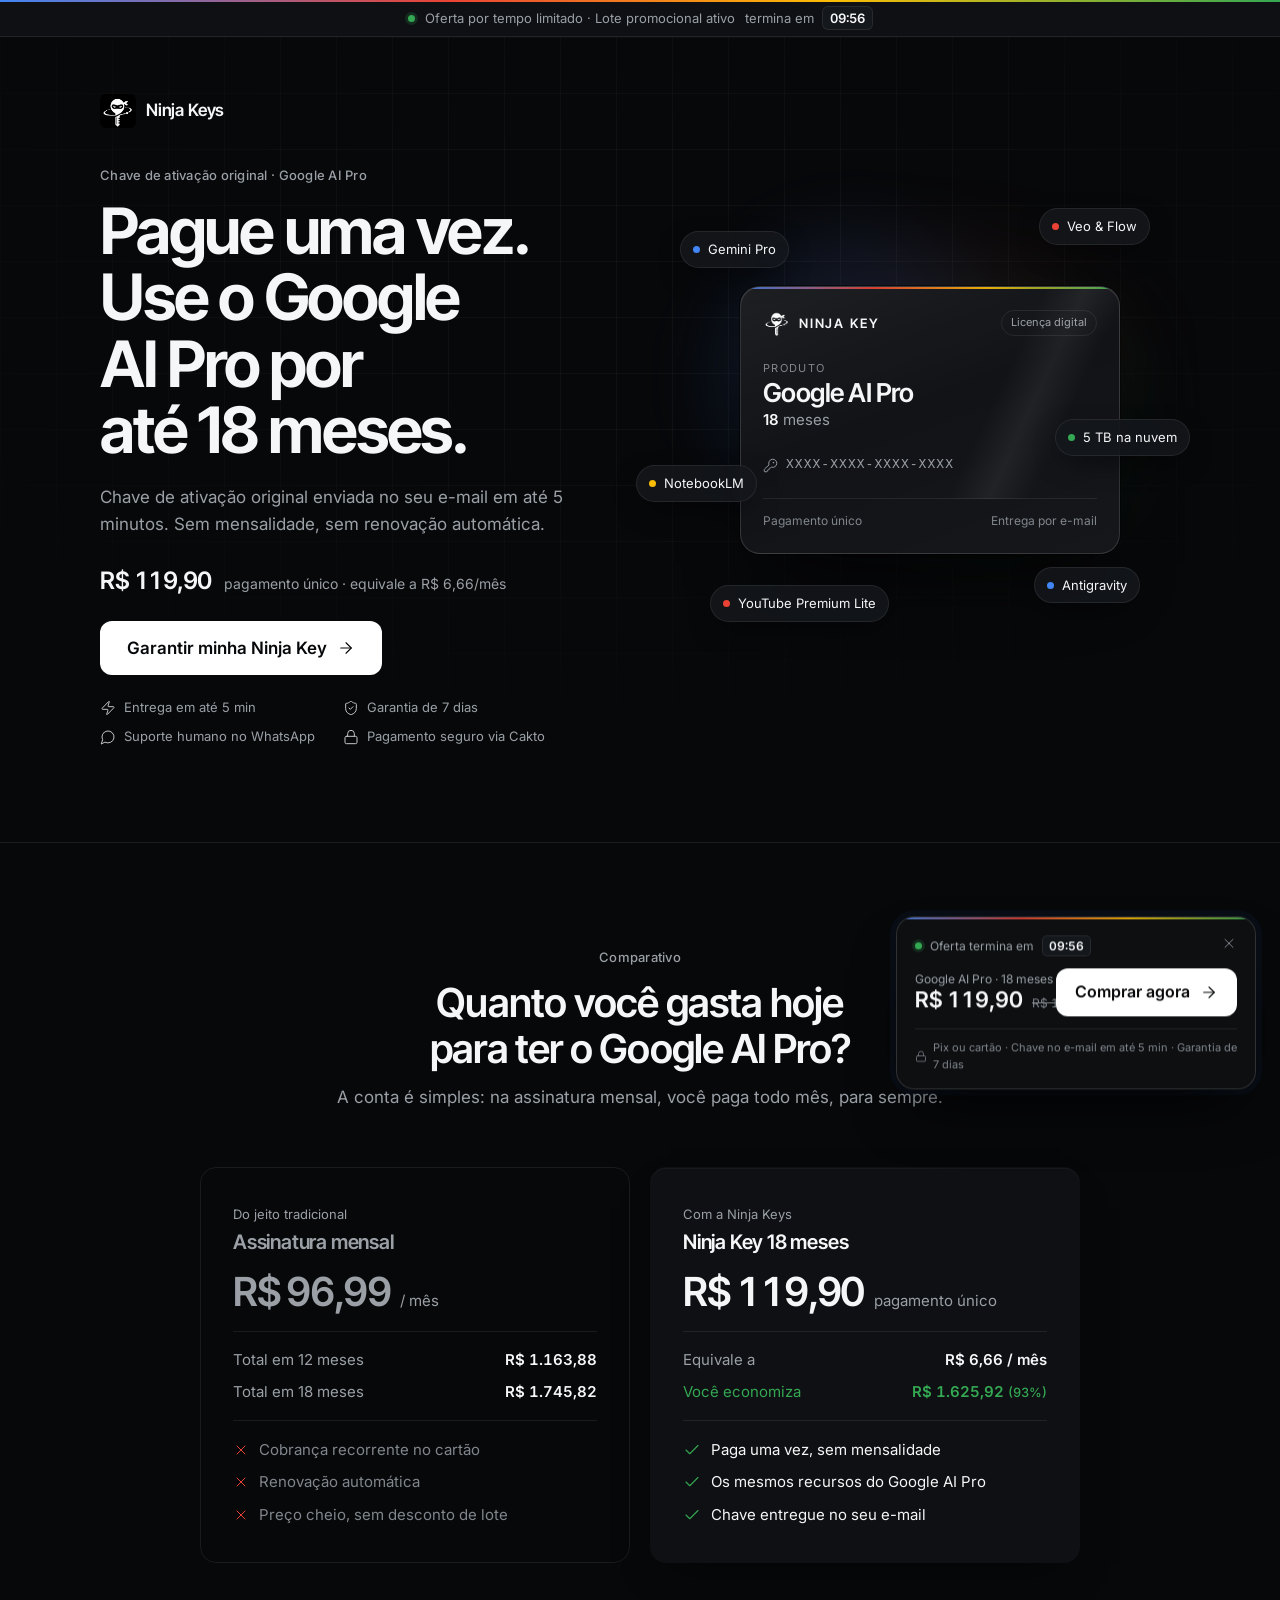
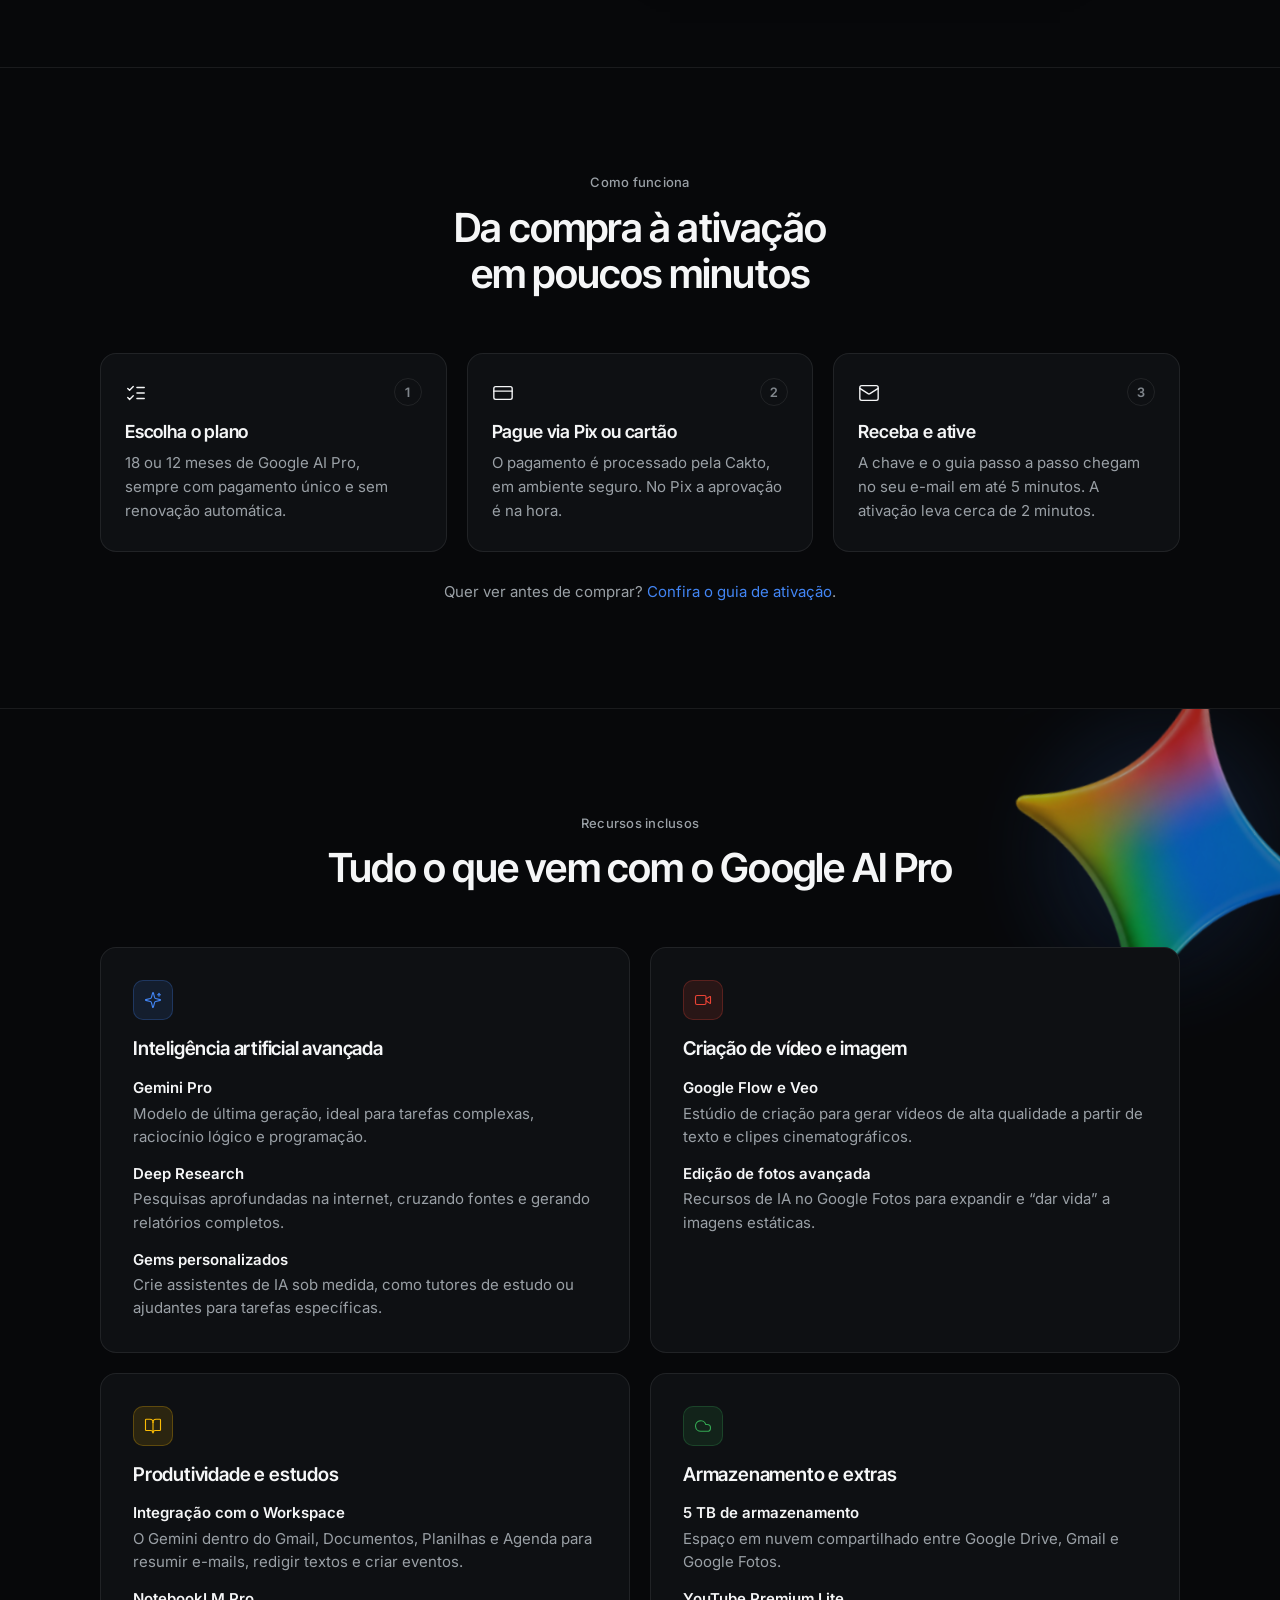
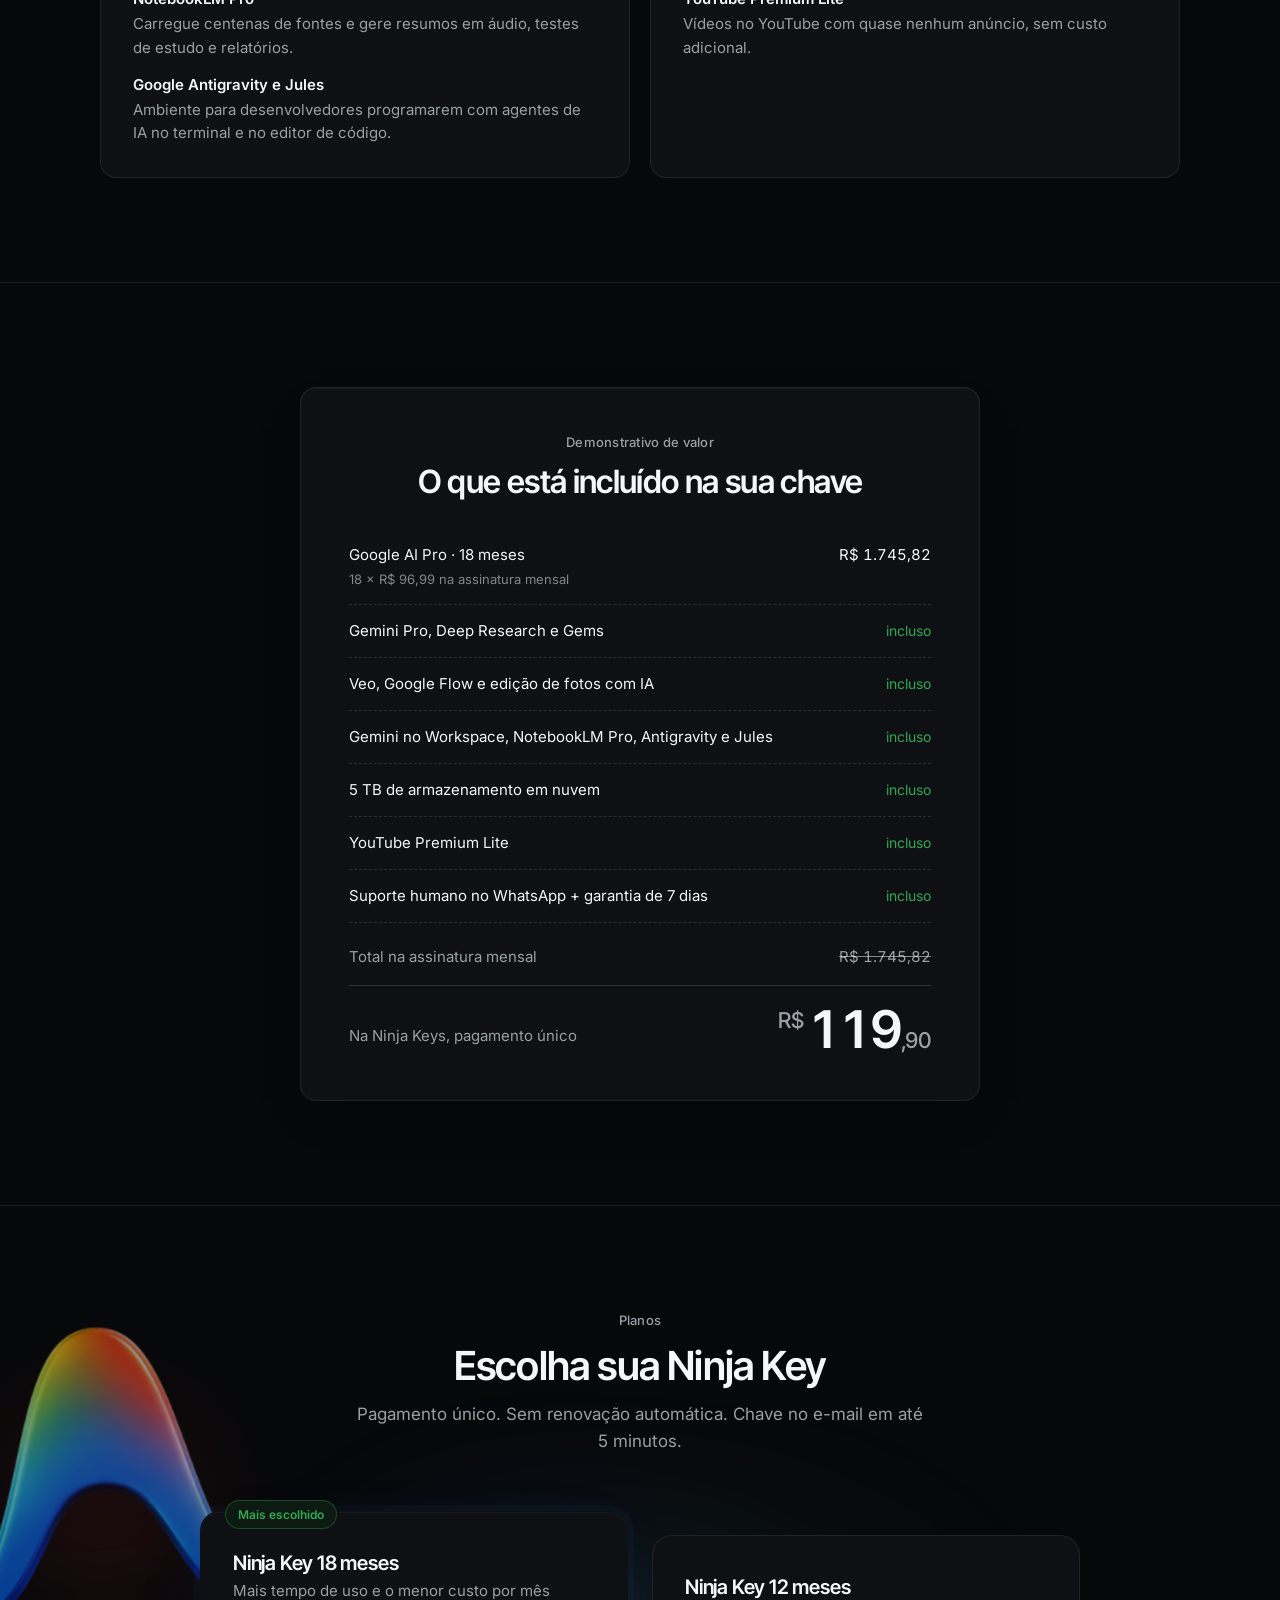
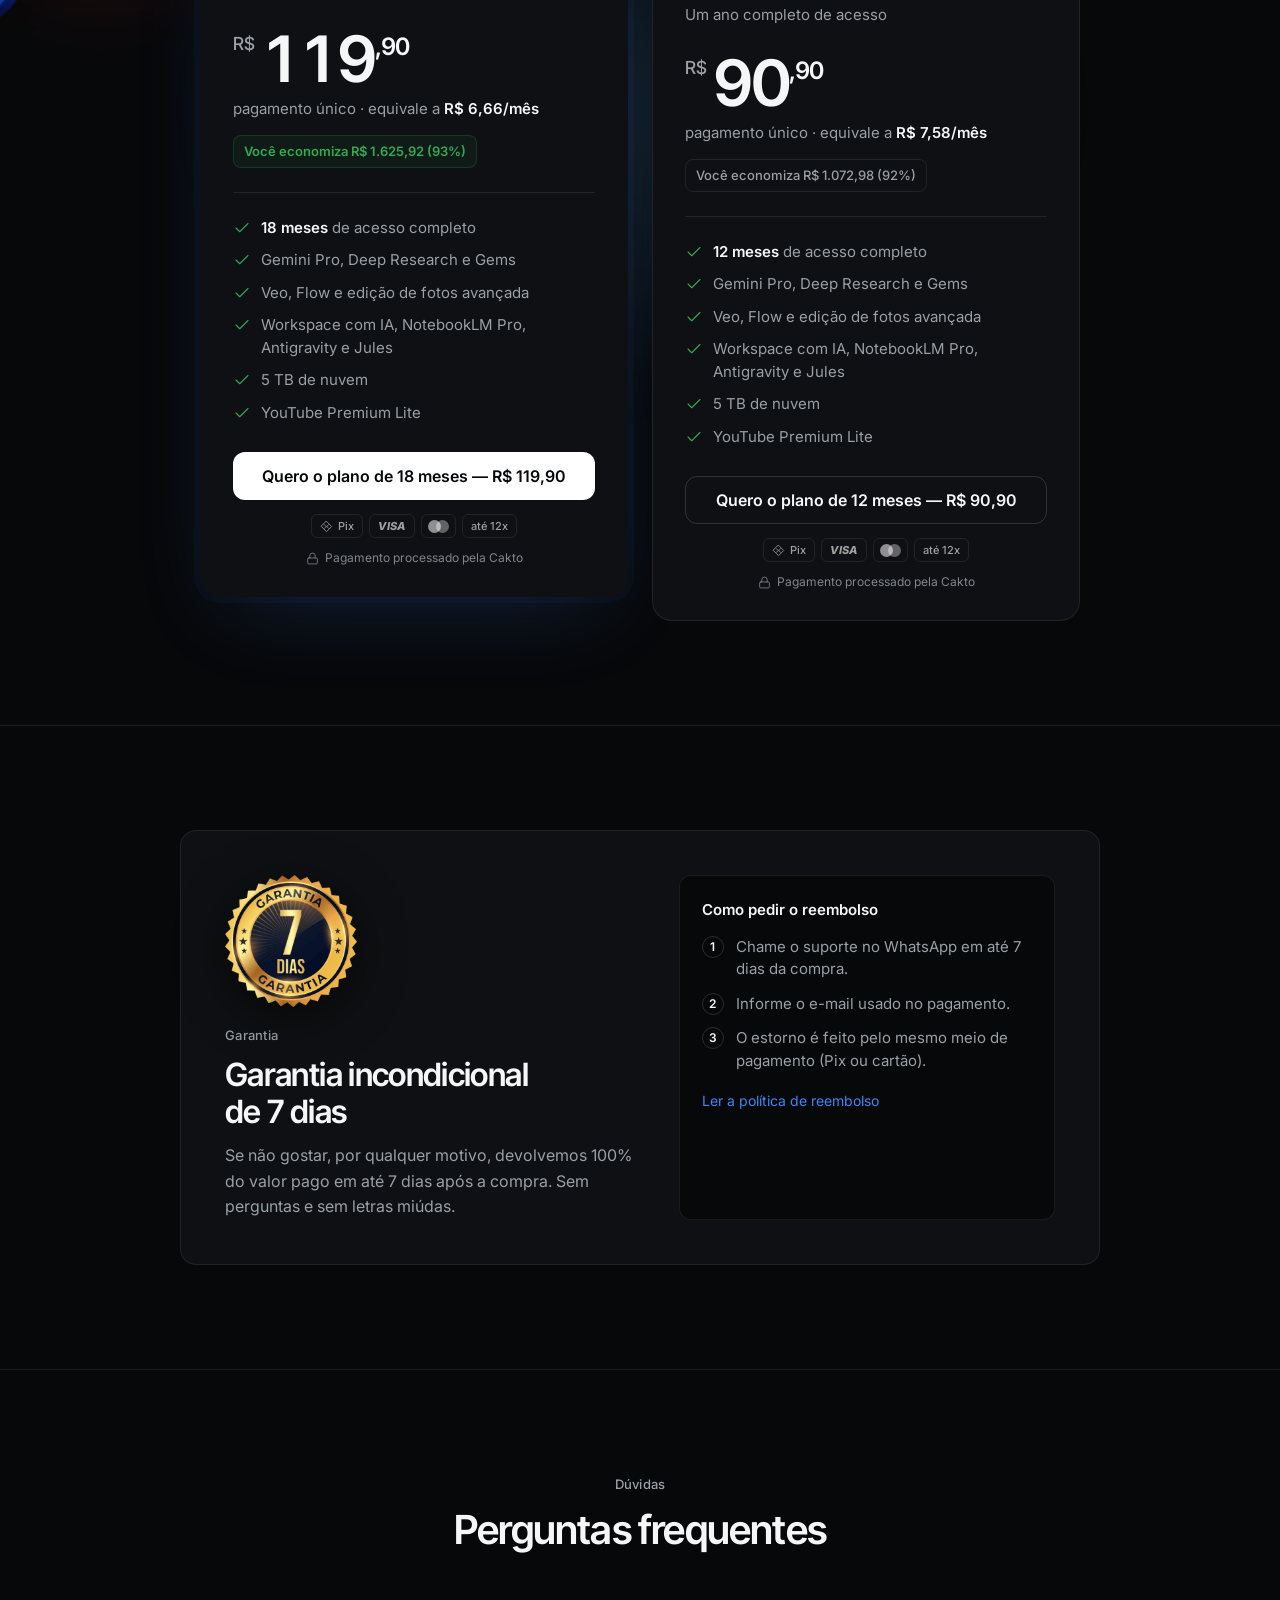
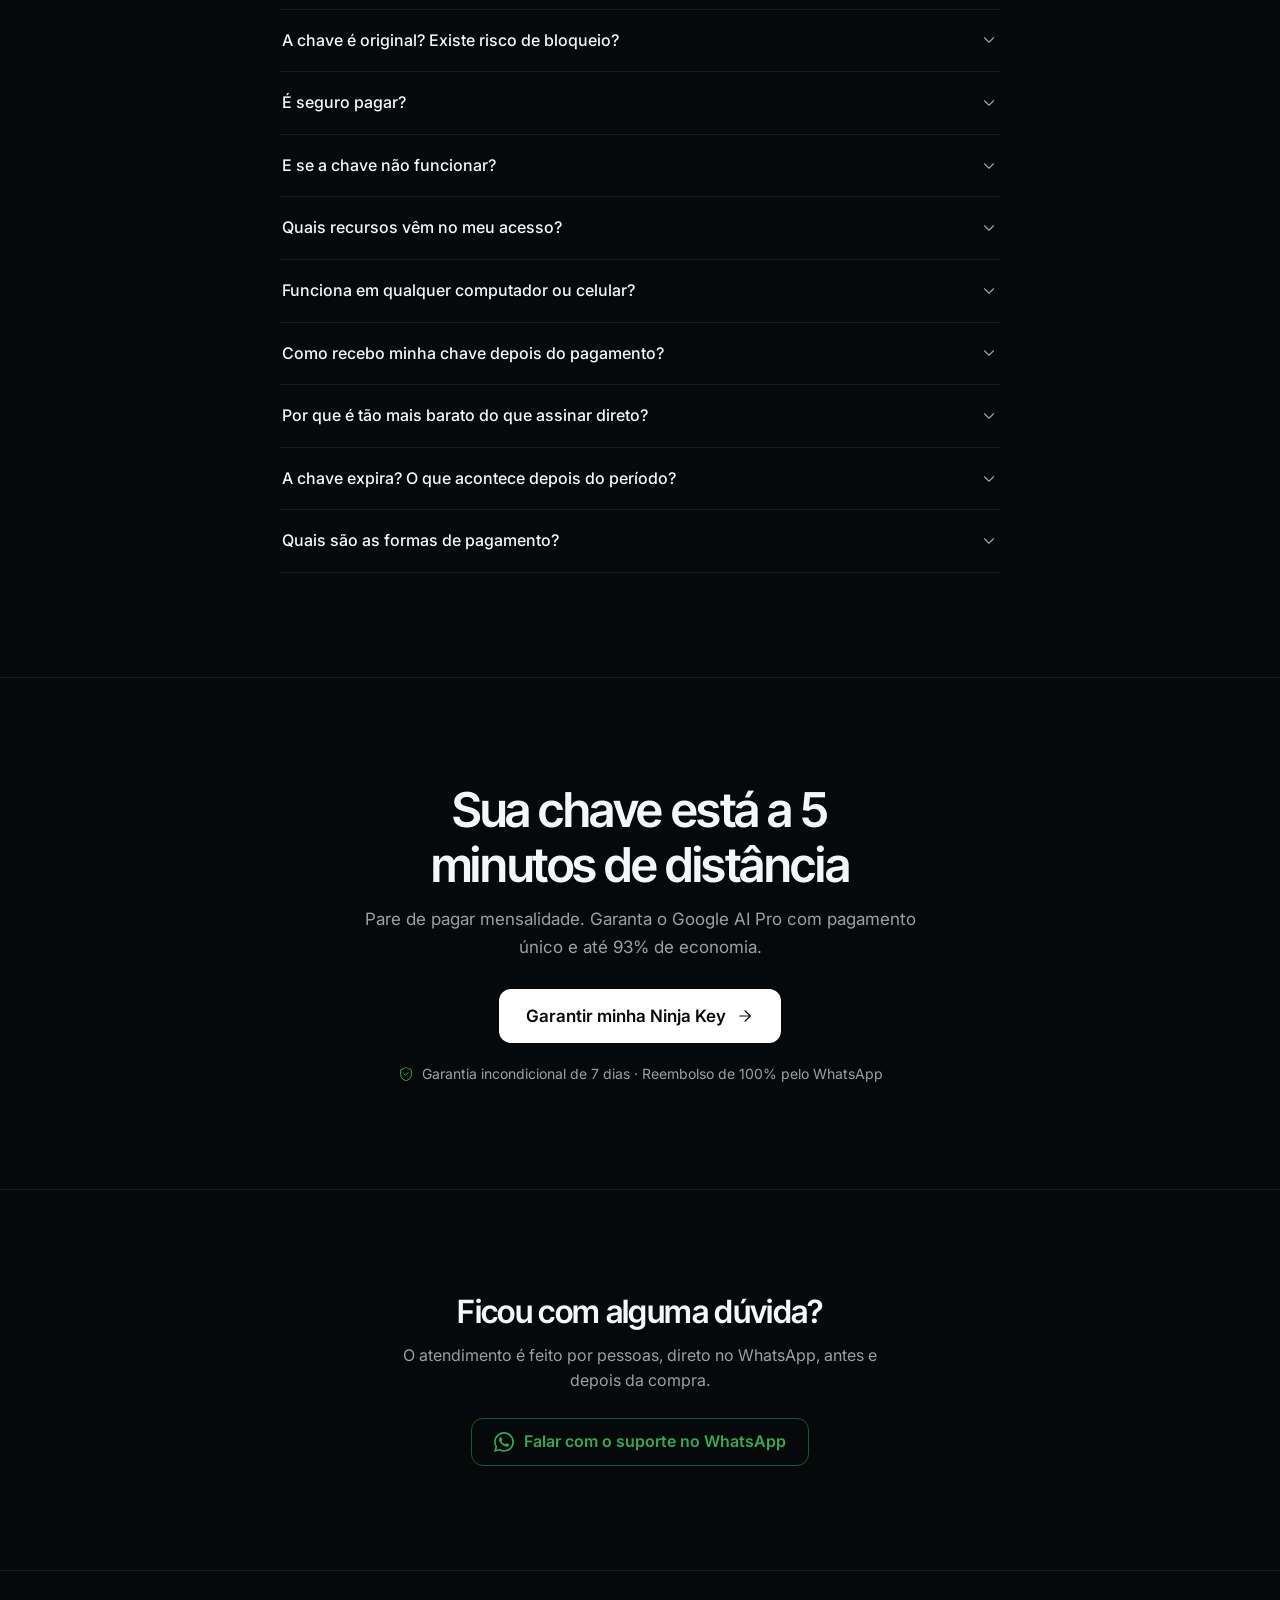
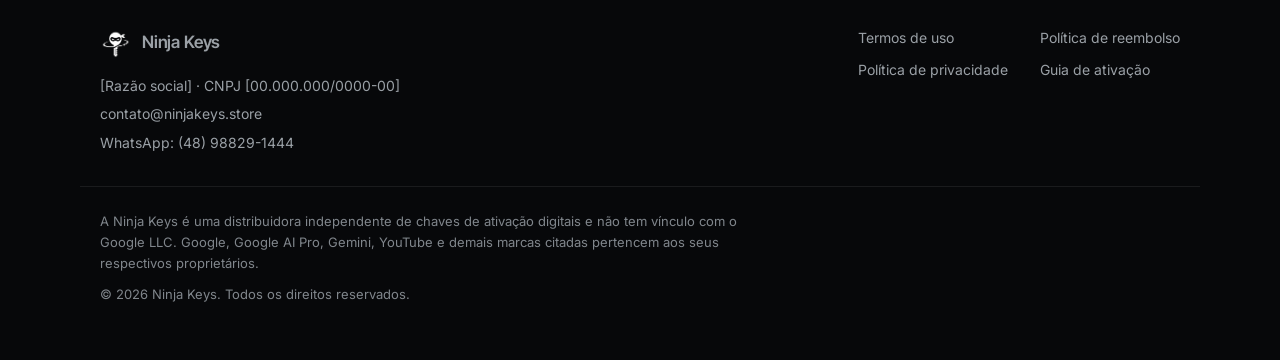
==== commit 8d17cdf4: "New CTA Button" ====
--- a/index.html
+++ b/index.html
@@ -634,14 +634,41 @@
     </div>
   </footer>
 
-  <!-- BARRA FIXA MOBILE -->
-  <div class="sticky-bar" id="stickyBar" aria-hidden="true">
-    <div class="sticky-info">
-      <span class="sticky-title">Ninja Key 18 meses</span>
-      <span class="sticky-price">R$ 119,90 <small>pagamento único</small></span>
+  <!-- BALÃO DE COMPRA FLUTUANTE
+       Aberto: card (desktop) / barra inferior (celular) com cronômetro, preço e botão de compra.
+       Fechado: vira um balão redondo no canto, que reabre sozinho depois de um tempo.
+       Some no topo (hero), na seção de planos e no CTA final. -->
+  <aside class="buy" id="buy" data-state="hidden" aria-label="Oferta Ninja Key 18 meses">
+    <div class="buy-card" id="buyCard">
+      <button class="buy-close" id="buyClose" type="button" aria-label="Minimizar oferta">
+        <svg class="i" aria-hidden="true"><use href="#i-x"/></svg>
+      </button>
+      <p class="buy-timer" data-timer-box>
+        <span class="status-dot" aria-hidden="true"></span>
+        Oferta termina em <strong data-timer class="tab">10:00</strong>
+      </p>
+      <div class="buy-row">
+        <div class="buy-info">
+          <span class="buy-title">Google AI Pro · 18 meses</span>
+          <span class="buy-price">R$ 119,90 <s>R$ 1.745,82</s></span>
+        </div>
+        <a href="https://pay.cakto.com.br/9ix6yvm_1025492" target="_blank" rel="noopener noreferrer" class="btn btn-primary buy-cta">
+          Comprar agora
+          <svg class="i" aria-hidden="true"><use href="#i-arrow"/></svg>
+        </a>
+      </div>
+      <p class="buy-foot">
+        <svg class="i" aria-hidden="true"><use href="#i-lock"/></svg>
+        Pix ou cartão · Chave no e-mail em até 5 min · Garantia de 7 dias
+      </p>
     </div>
-    <a href="#planos" class="btn btn-primary btn-sm" tabindex="-1">Garantir</a>
-  </div>
+
+    <button class="buy-bubble" id="buyBubble" type="button" aria-expanded="false" aria-controls="buyCard"
+            aria-label="Abrir oferta: Google AI Pro 18 meses por R$ 119,90">
+      <svg class="i" aria-hidden="true"><use href="#i-key"/></svg>
+      <span class="buy-badge" aria-hidden="true">-93%</span>
+    </button>
+  </aside>
 
   <!-- LIGHTBOX DOS DEPOIMENTOS -->
   <div class="lightbox" id="lightbox" role="dialog" aria-modal="true" aria-label="Depoimento ampliado" hidden>
--- a/style.css
+++ b/style.css
@@ -800,28 +800,121 @@
 }
 
 /* ==========================================================================
-   Barra fixa mobile
-   ========================================================================== */
-.sticky-bar {
-  position: fixed; left: 0; right: 0; bottom: 0; z-index: 50;
-  display: flex; align-items: center; justify-content: space-between; gap: 12px;
-  padding: 10px 16px calc(10px + env(safe-area-inset-bottom));
-  background: rgba(14,16,19,0.92);
-  border-top: 1px solid var(--border);
-  -webkit-backdrop-filter: blur(12px);
-          backdrop-filter: blur(12px);
-  transform: translateY(110%);
-  transition: transform .3s ease;
-}
-.sticky-bar.is-visible { transform: translateY(0); }
-.sticky-info { display: grid; line-height: 1.25; }
-.sticky-title { font-size: .75rem; color: var(--muted); }
-.sticky-price { font-family: var(--font-display); font-weight: 600; font-size: 1.0625rem; font-variant-numeric: tabular-nums; }
-.sticky-price small { font-family: var(--font-body); font-weight: 400; font-size: .75rem; color: var(--muted); margin-left: 4px; }
-.sticky-bar .btn { min-height: 48px; padding: 10px 22px; }
-
+   Balão de compra flutuante
+   data-state: hidden | open | closed (definido pelo JS)
+   ========================================================================== */
+.buy { position: fixed; z-index: 70; right: 0; bottom: 0; left: 0; pointer-events: none; }
+.buy-card, .buy-bubble { pointer-events: auto; }
+
+/* Card aberto — celular: barra inferior */
+.buy-card {
+  position: absolute; left: 0; right: 0; bottom: 0;
+  padding: 10px 16px calc(12px + env(safe-area-inset-bottom));
+  background: rgba(14,16,19,0.94);
+  border-top: 1px solid var(--border-strong);
+  -webkit-backdrop-filter: blur(14px);
+          backdrop-filter: blur(14px);
+  box-shadow: 0 -20px 40px -20px rgba(0,0,0,.8);
+  translate: 0 120%;
+  transition: translate .45s var(--ease-out, ease), opacity .3s ease;
+}
+.buy-card::before { /* linha de 4 cores no topo */
+  content: ""; position: absolute; left: 0; right: 0; top: -1px; height: 2px;
+  background: var(--g-gradient); opacity: .85;
+}
+.buy[data-state="open"] .buy-card { translate: 0 0; }
+
+.buy-close {
+  position: absolute; top: 6px; right: 8px;
+  width: 32px; height: 32px; border-radius: 50%;
+  display: grid; place-items: center;
+  background: transparent; border: 0; color: var(--dim); cursor: pointer;
+  transition: color .2s, background-color .2s;
+}
+.buy-close:hover { color: var(--text); background: rgba(255,255,255,.06); }
+.buy-close .i { width: 16px; height: 16px; }
+
+.buy-timer {
+  display: flex; align-items: center; gap: 8px;
+  font-size: .75rem; color: var(--muted); margin-bottom: 8px; padding-right: 36px;
+}
+.buy-timer strong {
+  color: var(--text); font-weight: 600;
+  padding: 0 6px; border-radius: 5px; background: var(--surface-2); border: 1px solid var(--border);
+}
+.buy-row { display: flex; align-items: center; justify-content: space-between; gap: 12px; }
+.buy-info { display: grid; line-height: 1.25; min-width: 0; }
+.buy-title { font-size: .75rem; color: var(--muted); white-space: nowrap; overflow: hidden; text-overflow: ellipsis; }
+.buy-price {
+  font-family: var(--font-display); font-weight: 600; font-size: 1.125rem;
+  font-variant-numeric: tabular-nums; white-space: nowrap;
+}
+.buy-price s { font-family: var(--font-body); font-weight: 400; font-size: .75rem; color: var(--dim); margin-left: 4px; }
+.buy-cta { min-height: 48px; padding: 10px 18px; white-space: nowrap; flex: none; }
+.buy-foot { display: none; }
+@media (max-width: 399px) { .buy-price s { display: none; } }
+
+/* Balão fechado */
+.buy-bubble {
+  position: absolute; right: 16px; bottom: calc(16px + env(safe-area-inset-bottom));
+  width: 60px; height: 60px; border-radius: 50%;
+  display: grid; place-items: center;
+  background: #FFFFFF; color: #07080A;
+  border: 0; cursor: pointer;
+  box-shadow: 0 12px 30px -8px rgba(0,0,0,.7), 0 0 0 1px rgba(255,255,255,.2);
+  scale: 0; opacity: 0;
+  transition: scale .4s var(--ease-out, ease), opacity .25s ease;
+}
+.buy-bubble .i { width: 26px; height: 26px; stroke-width: 1.75; }
+.buy-bubble::before { /* anel de chamada */
+  content: ""; position: absolute; inset: 0; border-radius: 50%;
+  border: 2px solid rgba(255,255,255,.55);
+  opacity: 0; pointer-events: none;
+}
+.buy-badge {
+  position: absolute; top: -4px; right: -6px;
+  padding: 2px 6px; border-radius: 999px;
+  font-size: .6875rem; font-weight: 700; line-height: 1.3;
+  color: #fff; background: #1E8E3E;
+  box-shadow: 0 0 0 2px var(--bg);
+}
+.buy[data-state="closed"] .buy-bubble { scale: 1; opacity: 1; }
+.buy[data-state="closed"] .buy-bubble::before { animation: buy-ping 2.6s ease-out 1s infinite; }
+.buy-bubble:hover { scale: 1.06; }
+
+@keyframes buy-ping {
+  0%   { opacity: .9; scale: 1; }
+  70%, 100% { opacity: 0; scale: 1.55; }
+}
+@keyframes buy-nudge {
+  0%, 100% { rotate: 0deg; }
+  20% { rotate: -2deg; } 40% { rotate: 2deg; } 60% { rotate: -1deg; } 80% { rotate: 1deg; }
+}
+.buy-card.is-nudge { animation: buy-nudge .6s ease .5s; }
+
+/* Desktop: card flutuante no canto inferior direito */
 @media (min-width: 768px) {
-  .sticky-bar { display: none; }
+  .buy-card {
+    left: auto; right: 24px; bottom: 24px;
+    width: 360px;
+    padding: 18px 18px 14px;
+    border: 1px solid var(--border-strong);
+    border-radius: 18px;
+    box-shadow: 0 30px 60px -20px rgba(0,0,0,.85), 0 0 0 6px rgba(66,133,244,0.05);
+    translate: 0 calc(100% + 40px);
+    overflow: hidden;
+  }
+  .buy-card::before { top: 0; }
+  .buy-close { top: 10px; right: 10px; }
+  .buy-timer { margin-bottom: 12px; }
+  .buy-price { font-size: 1.375rem; }
+  .buy-foot {
+    display: flex; align-items: center; gap: 6px;
+    margin-top: 12px; padding-top: 10px; border-top: 1px solid var(--border);
+    font-size: .6875rem; color: var(--dim);
+  }
+  .buy-foot .i { width: 12px; height: 12px; flex: none; }
+  .buy-bubble { right: 24px; bottom: 24px; width: 64px; height: 64px; }
 }
 
 /* ==========================================================================
